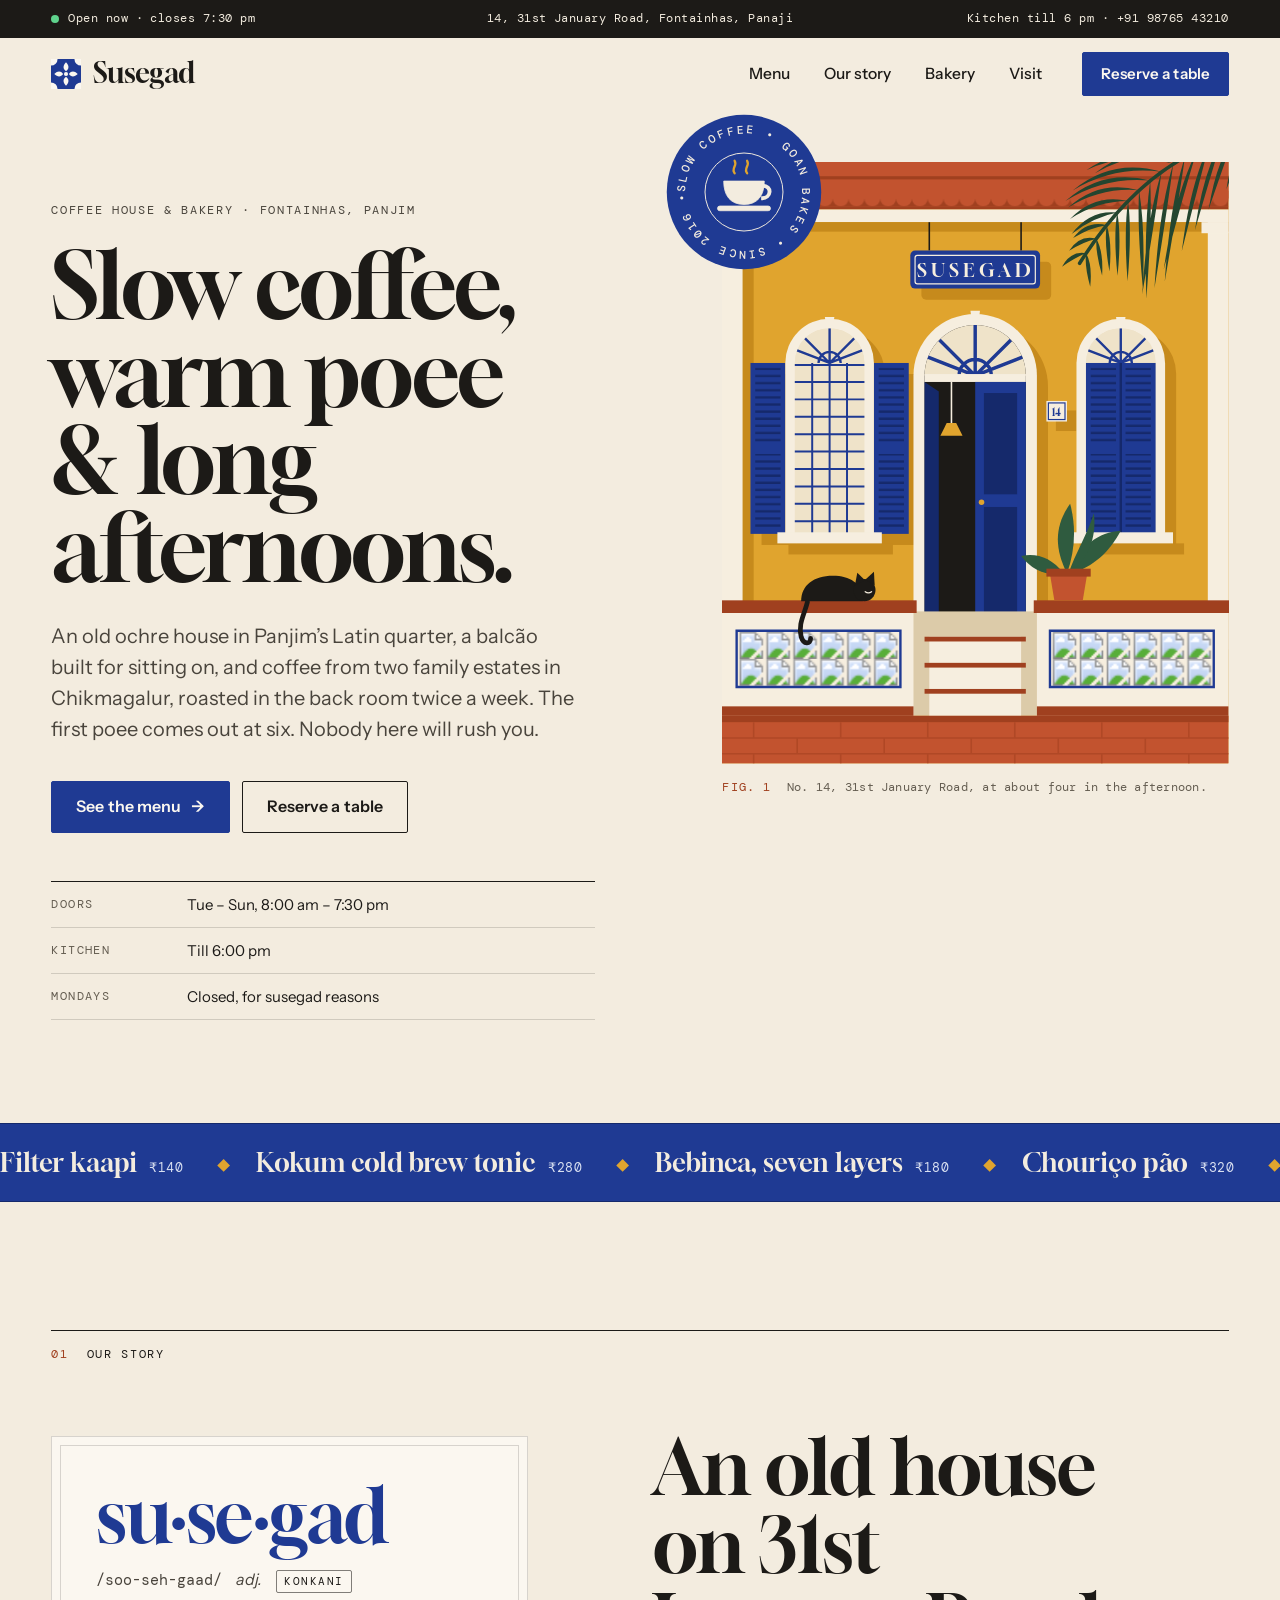
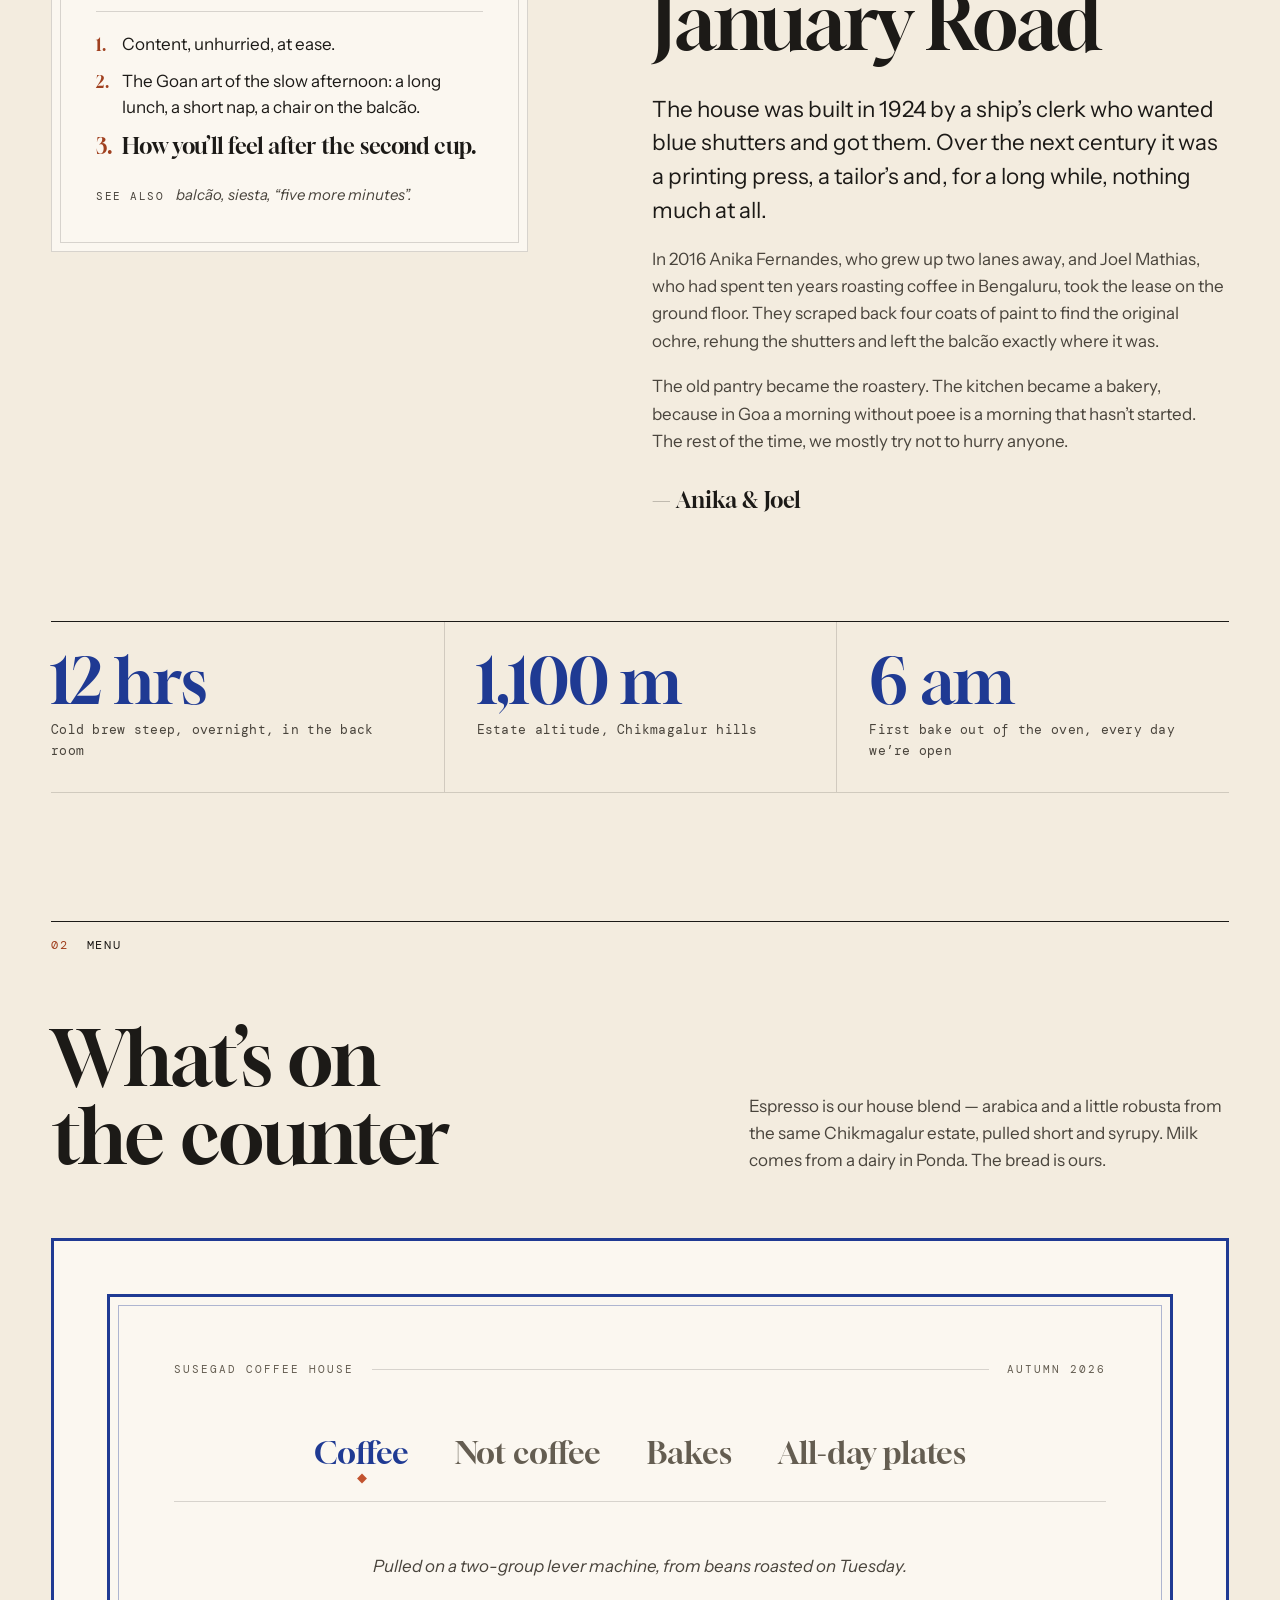
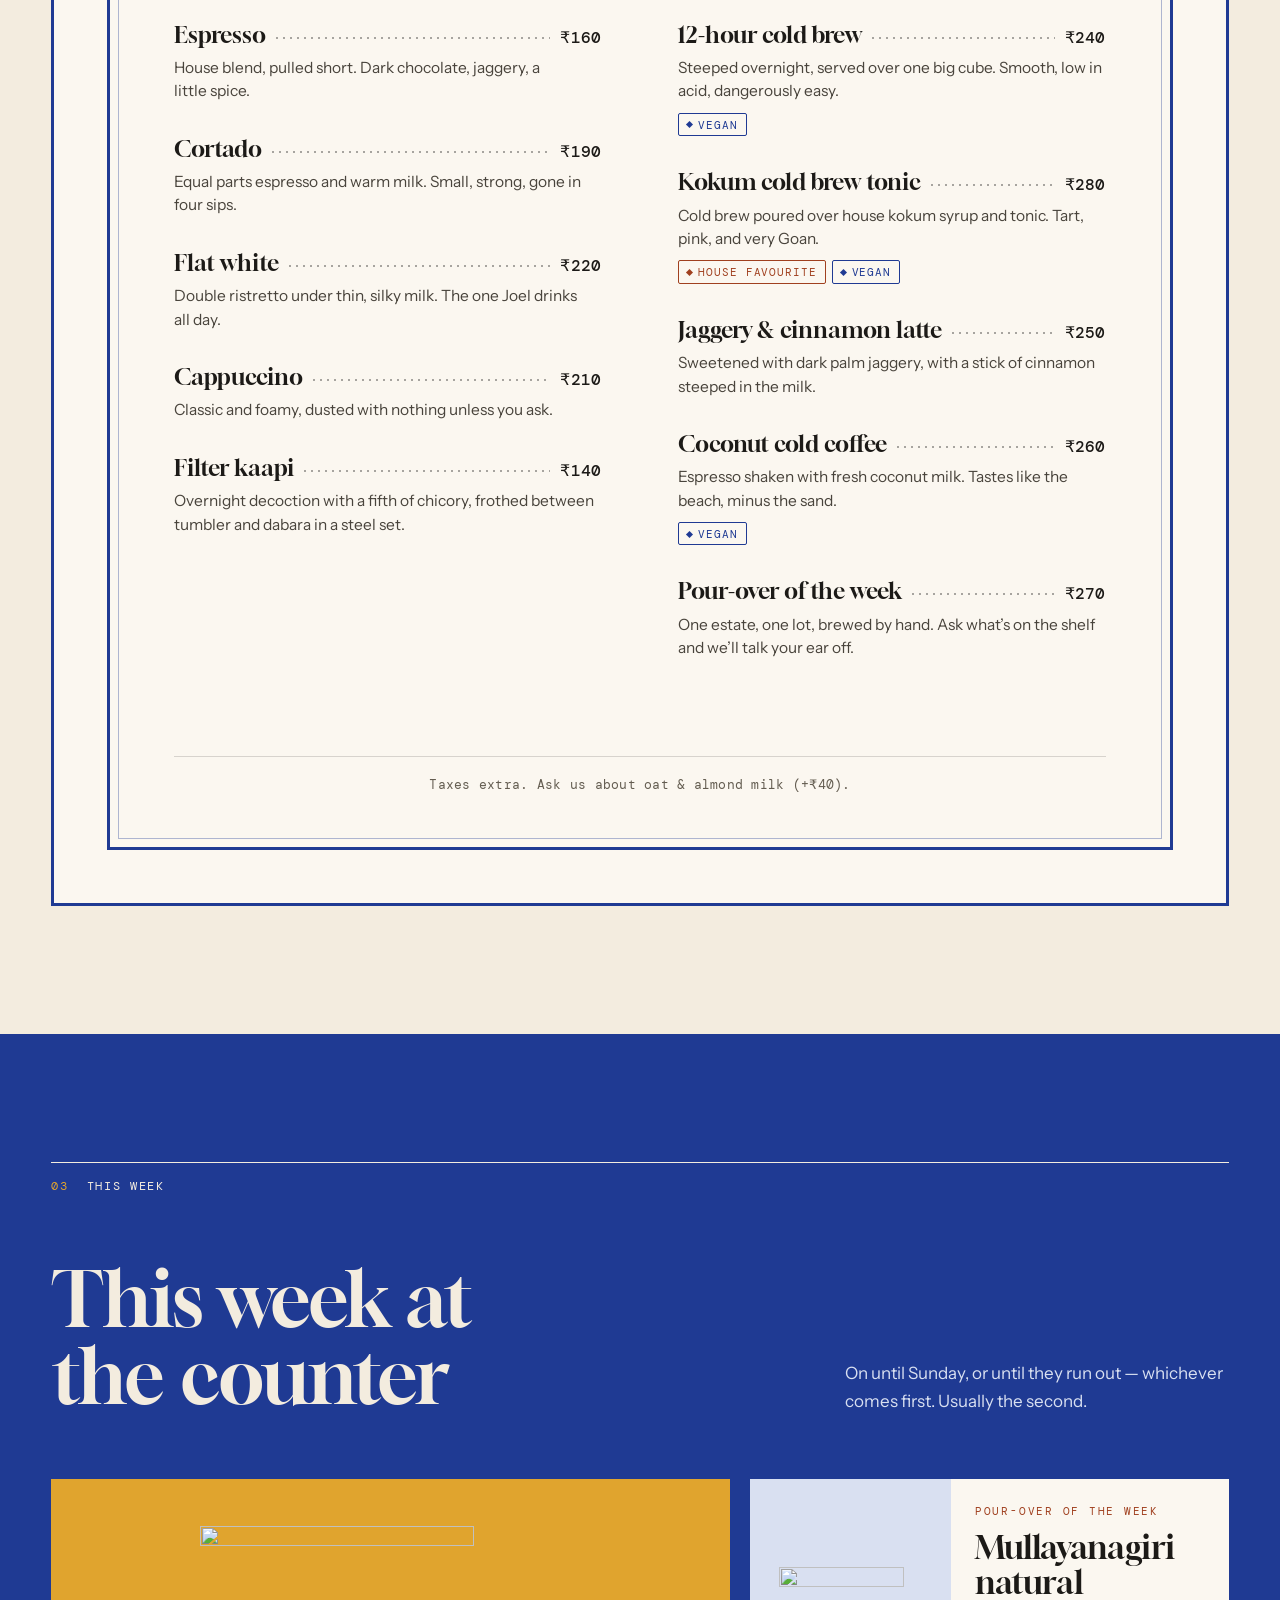
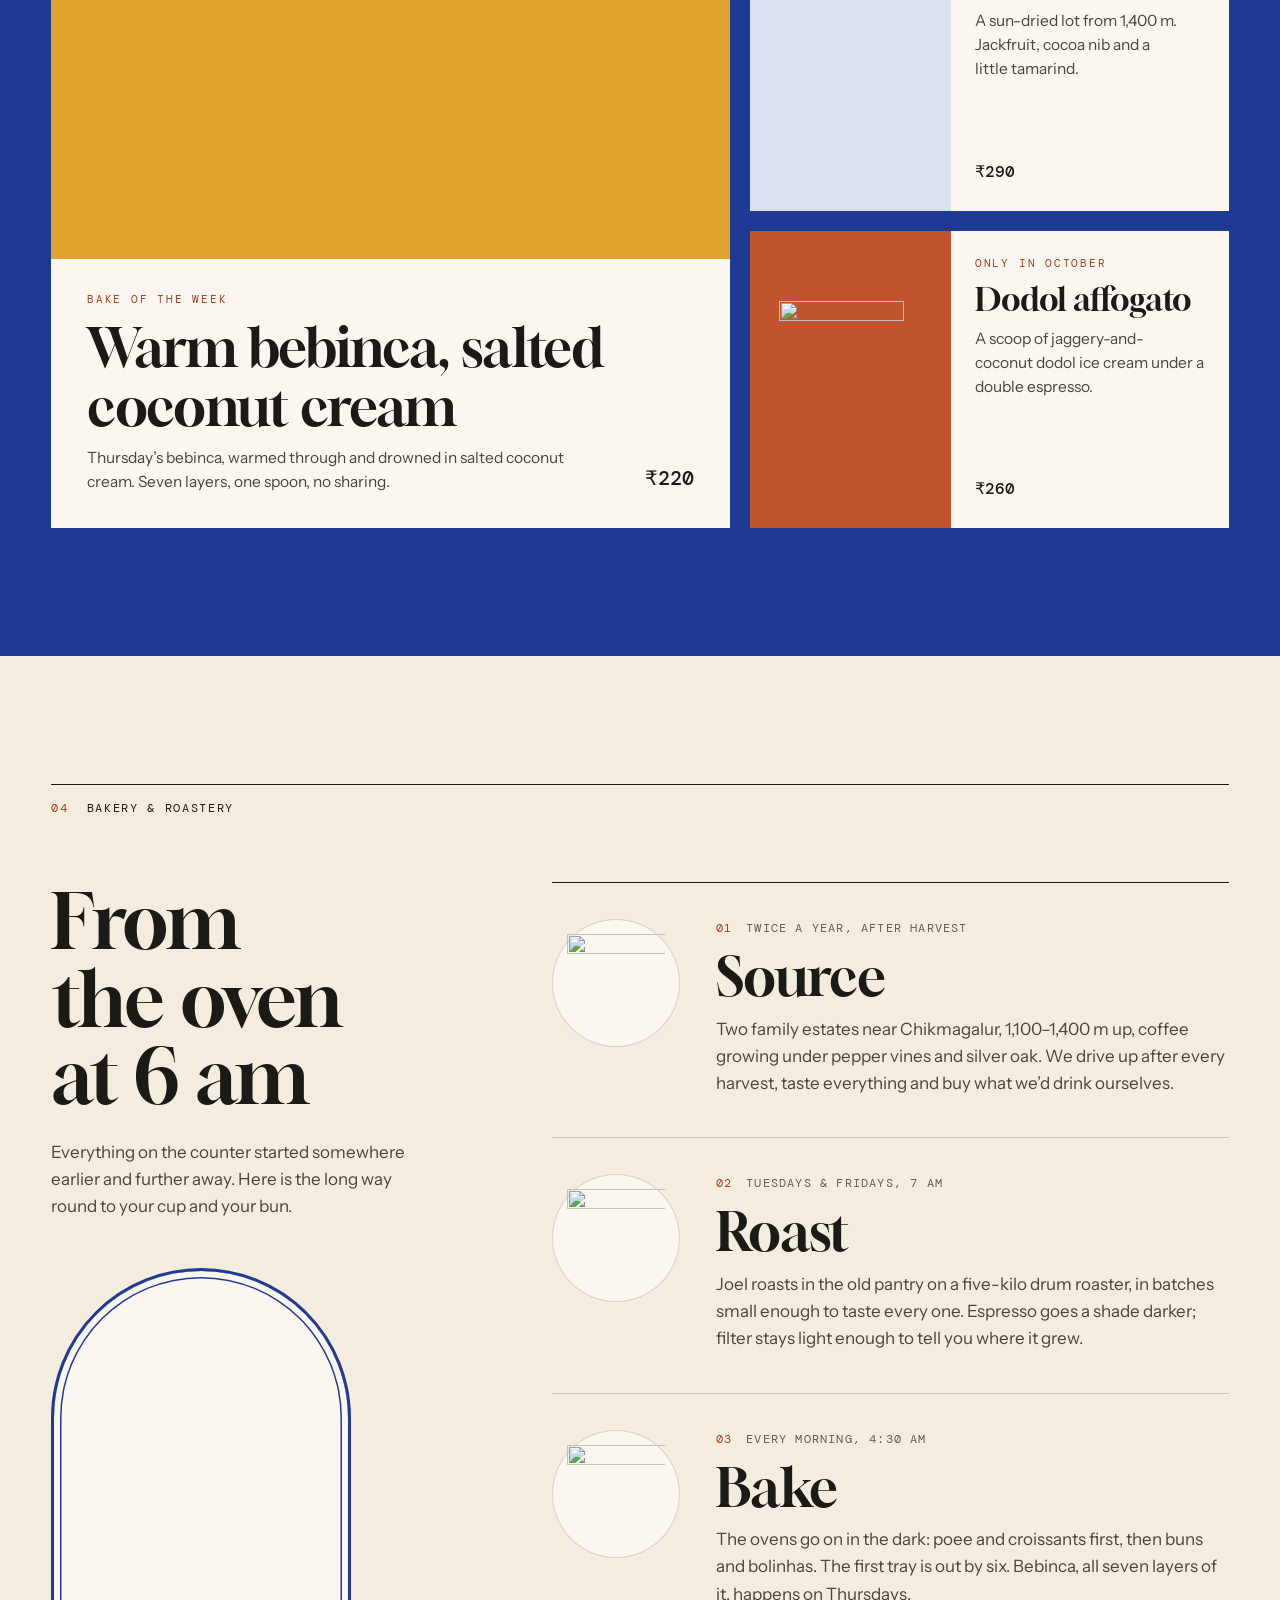
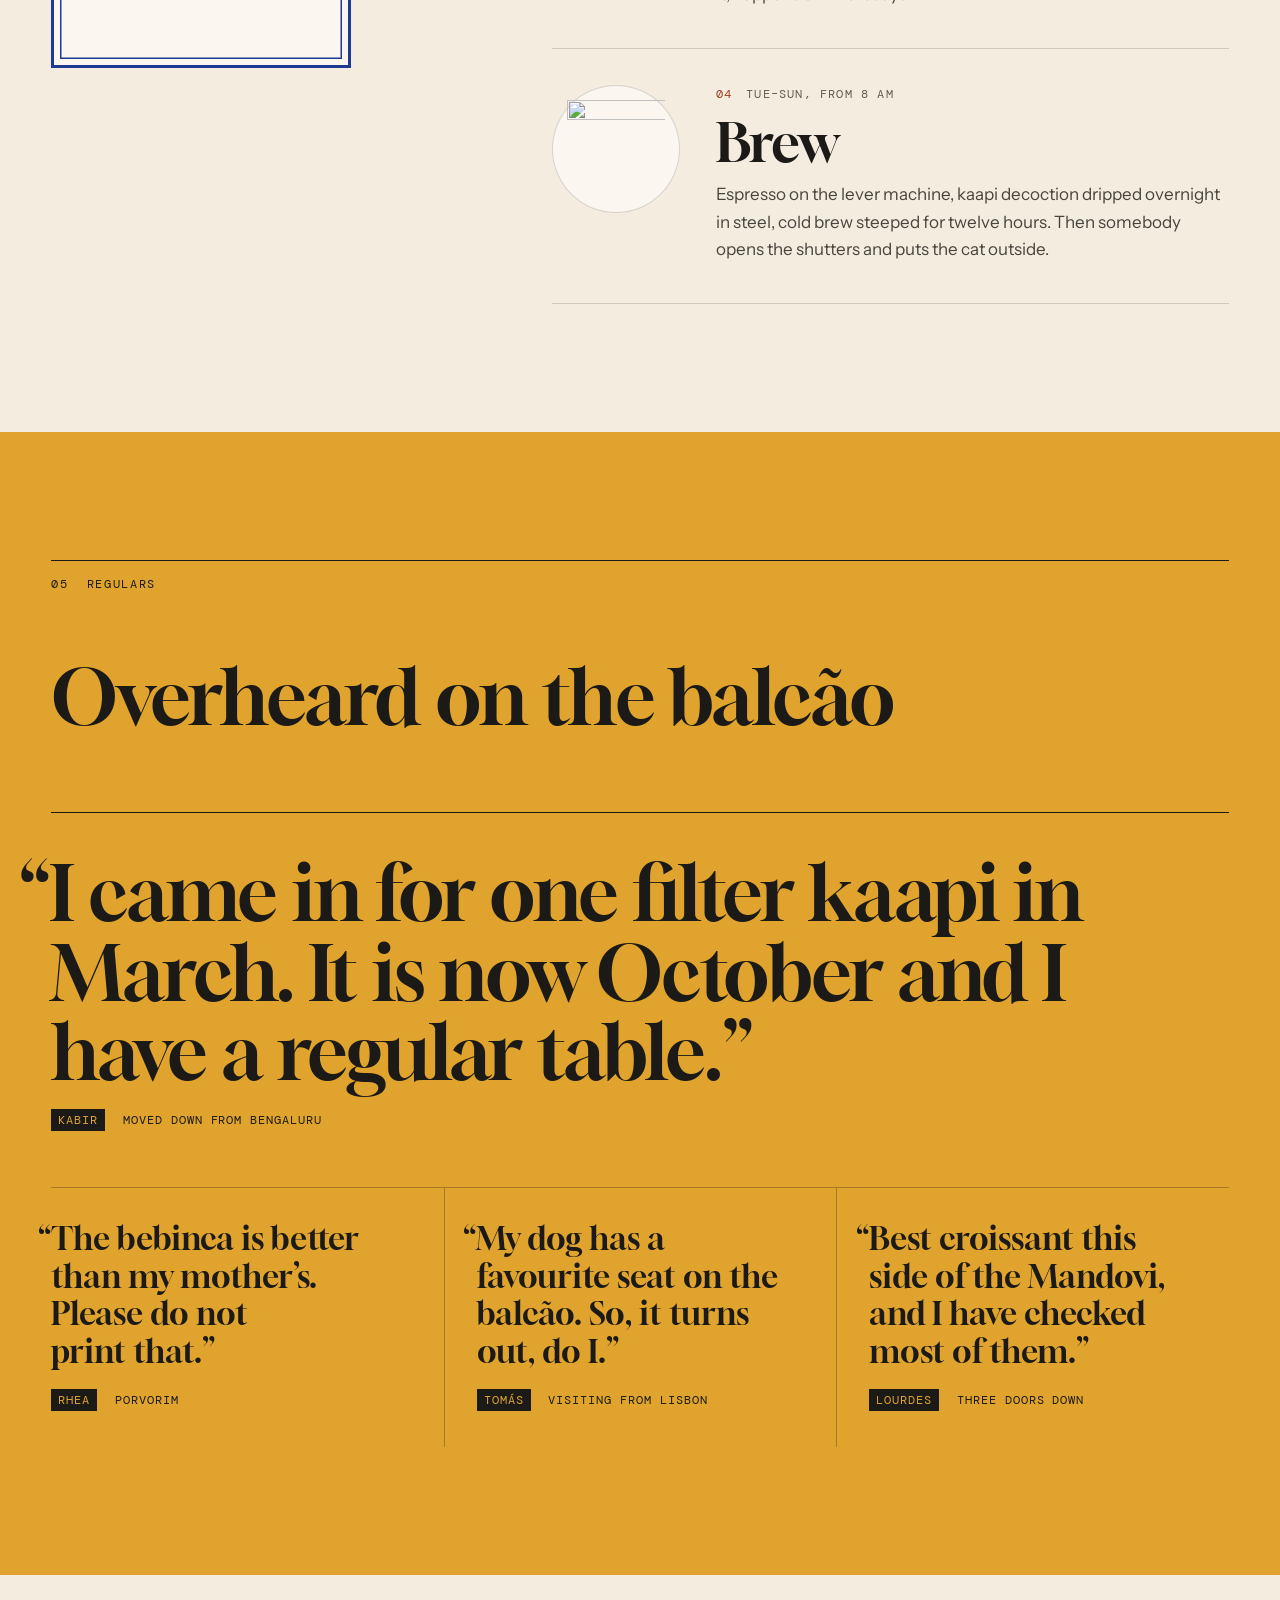
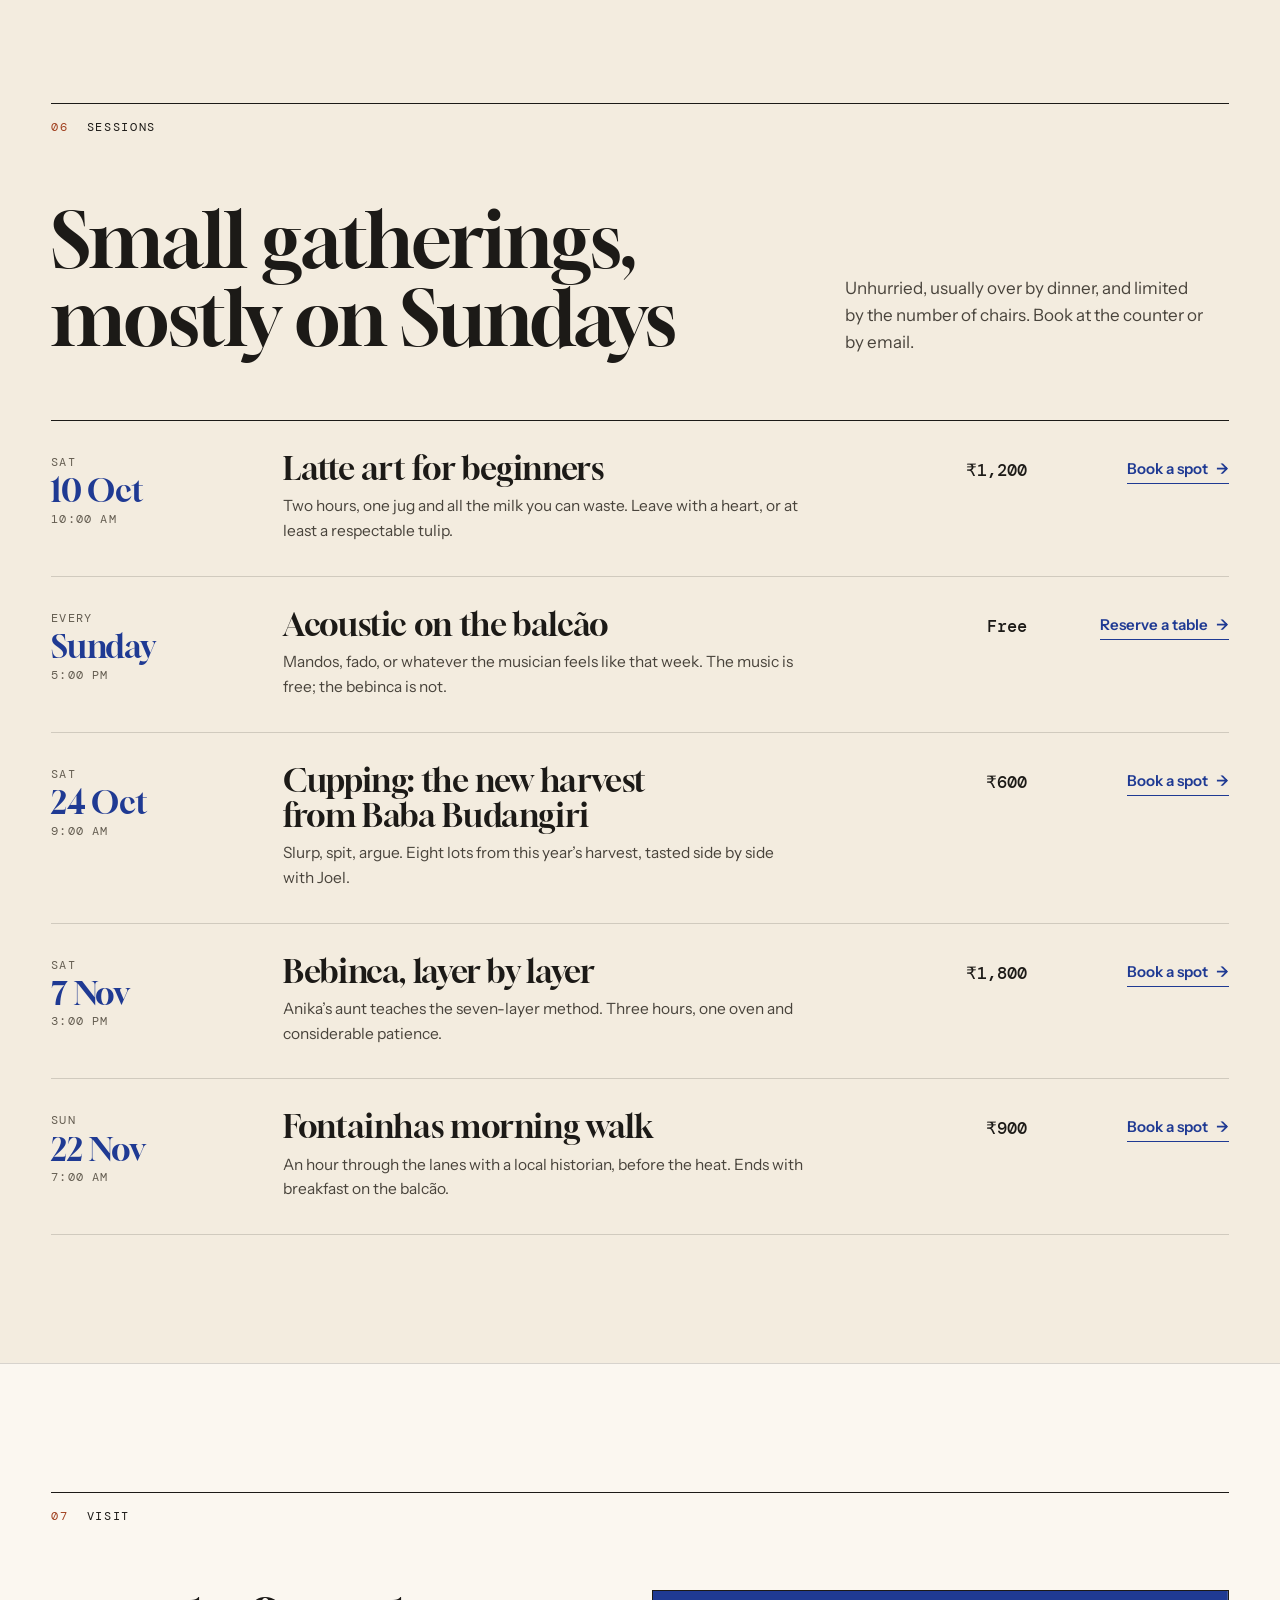
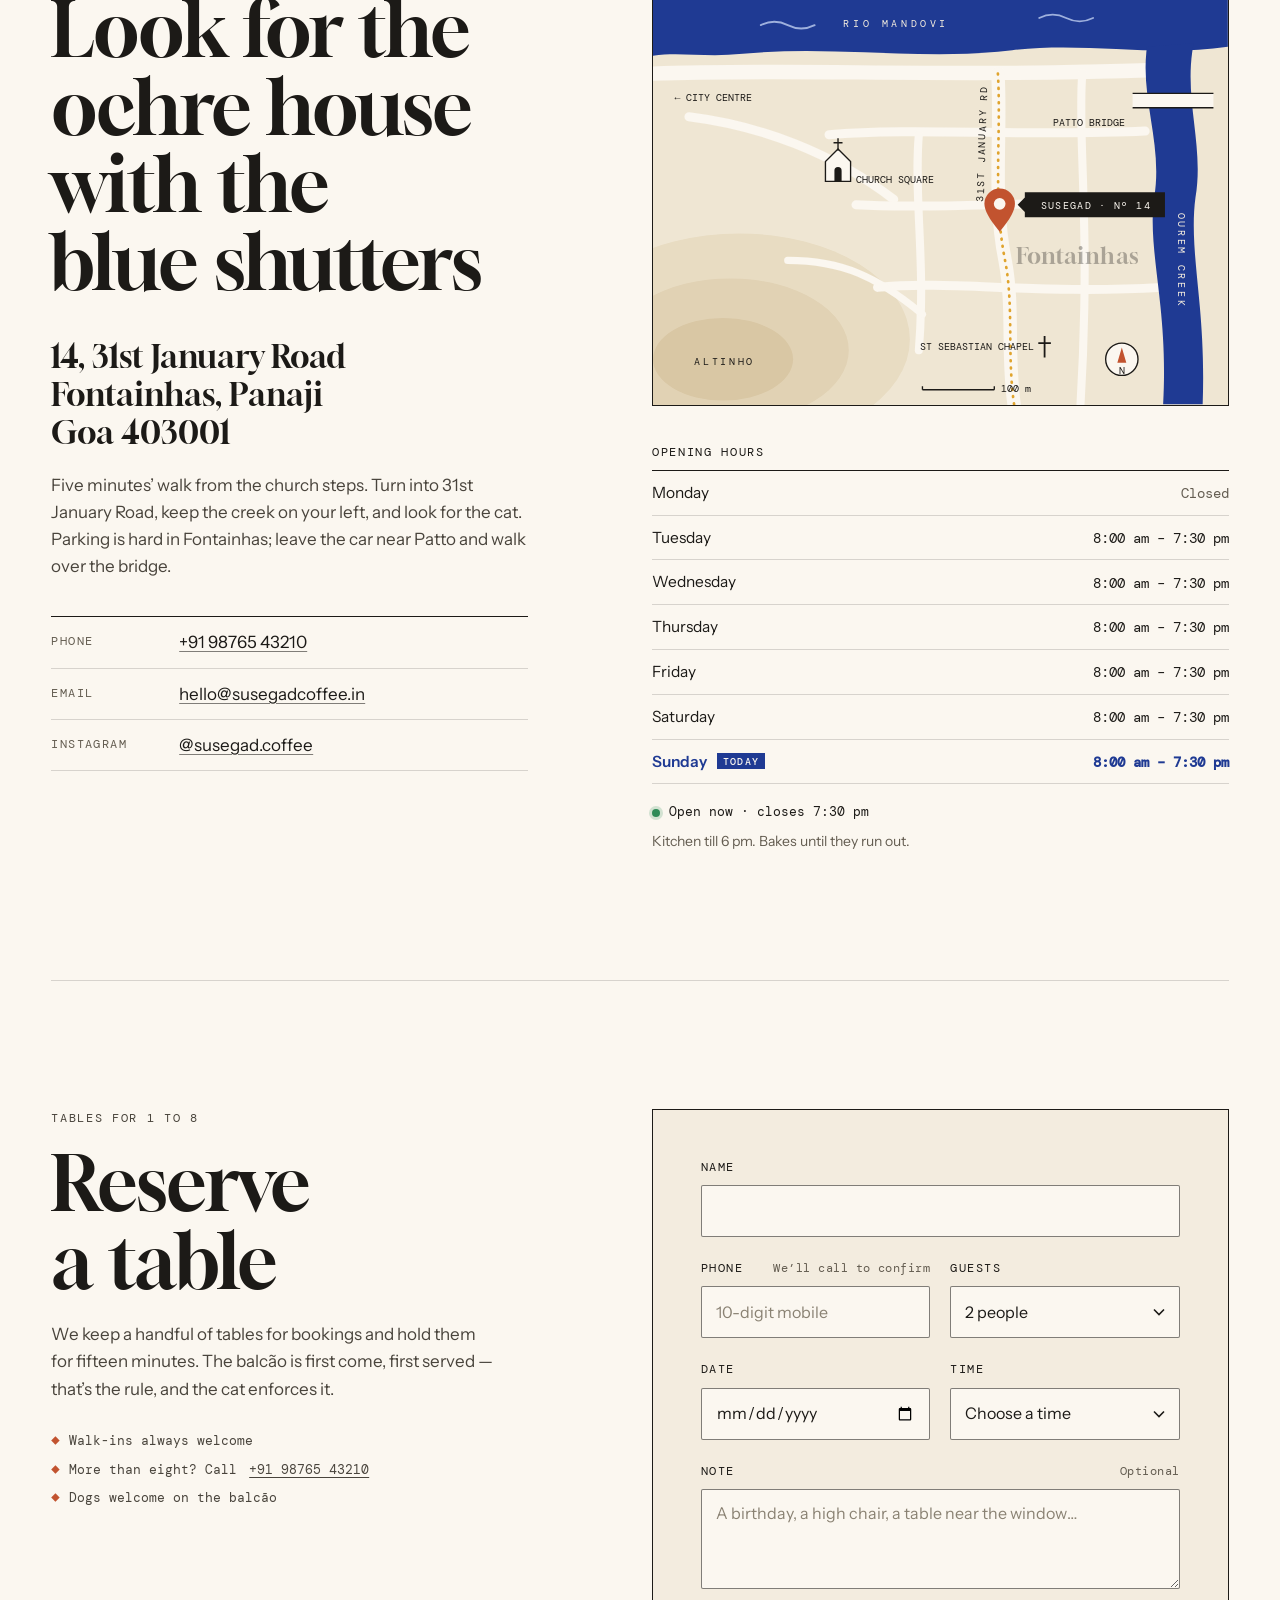
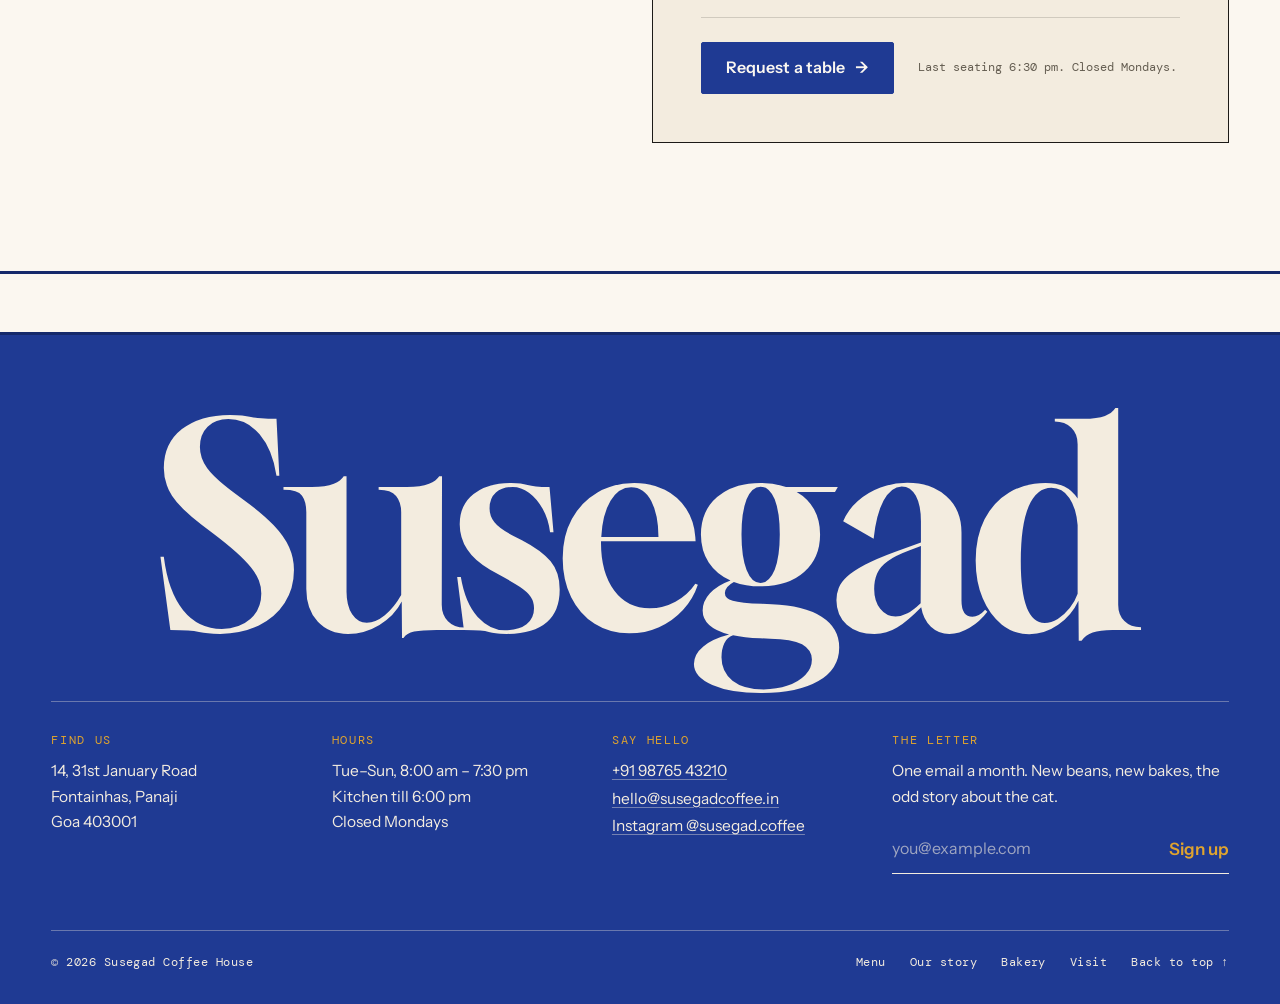
==== index.html @ 4595b25e "Build the Susegad single-page site Illustration- and type-led layout: hero with the house-front draw" ====
<!doctype html>
<html lang="en-IN">
<head>
  <meta charset="utf-8">
  <meta name="viewport" content="width=device-width, initial-scale=1">
  <title>Susegad — Coffee House &amp; Bakery in Fontainhas, Panjim</title>
  <meta name="description" content="Slow coffee, Goan bakes and long afternoons in an old ochre house in Fontainhas, Panaji. Small-batch Chikmagalur coffee, poee out of the oven at 6 am, bebinca on Thursdays. Open Tuesday to Sunday.">
  <meta name="theme-color" content="#1F3A93">
  <link rel="canonical" href="https://susegadcoffee.in/">

  <meta property="og:type" content="website">
  <meta property="og:site_name" content="Susegad Coffee House">
  <meta property="og:title" content="Susegad — Coffee House &amp; Bakery, Fontainhas">
  <meta property="og:description" content="Slow coffee, warm poee and long afternoons in an old ochre house in Panjim's Latin quarter.">
  <meta property="og:url" content="https://susegadcoffee.in/">
  <meta property="og:image" content="https://susegadcoffee.in/assets/og-image.png">
  <meta property="og:image:width" content="1200">
  <meta property="og:image:height" content="630">
  <meta property="og:image:alt" content="Illustration of Susegad's ochre house front with blue shutters and a tiled porch.">
  <meta property="og:locale" content="en_IN">
  <meta name="twitter:card" content="summary_large_image">
  <meta name="twitter:title" content="Susegad — Coffee House &amp; Bakery, Fontainhas">
  <meta name="twitter:description" content="Slow coffee, warm poee and long afternoons in an old ochre house in Panjim's Latin quarter.">
  <meta name="twitter:image" content="https://susegadcoffee.in/assets/og-image.png">

  <link rel="icon" href="assets/favicon.svg" type="image/svg+xml">
  <link rel="apple-touch-icon" href="assets/apple-touch-icon.png">

  <link rel="preconnect" href="https://fonts.googleapis.com">
  <link rel="preconnect" href="https://fonts.gstatic.com" crossorigin>
  <link rel="stylesheet" href="https://fonts.googleapis.com/css2?family=DM+Mono:wght@400;500&amp;family=Gloock&amp;family=Instrument+Sans:ital,wght@0,400..700;1,400..700&amp;display=swap">
  <link rel="stylesheet" href="style.css">
  <script src="script.js" defer></script>

  <script type="application/ld+json">
  {
    "@context": "https://schema.org",
    "@type": "CafeOrCoffeeShop",
    "name": "Susegad Coffee House",
    "url": "https://susegadcoffee.in/",
    "image": "https://susegadcoffee.in/assets/og-image.png",
    "telephone": "+91 98765 43210",
    "email": "hello@susegadcoffee.in",
    "servesCuisine": ["Coffee", "Goan", "Bakery"],
    "priceRange": "₹₹",
    "address": {
      "@type": "PostalAddress",
      "streetAddress": "14, 31st January Road, Fontainhas",
      "addressLocality": "Panaji",
      "addressRegion": "Goa",
      "postalCode": "403001",
      "addressCountry": "IN"
    },
    "openingHoursSpecification": [{
      "@type": "OpeningHoursSpecification",
      "dayOfWeek": ["Tuesday", "Wednesday", "Thursday", "Friday", "Saturday", "Sunday"],
      "opens": "08:00",
      "closes": "19:30"
    }],
    "acceptsReservations": true
  }
  </script>
</head>
<body>
  <a class="skip-link" href="#main">Skip to content</a>

  <!-- ============ Top bar ============ -->
  <div class="topbar">
    <div class="wrap topbar__inner">
      <p class="topbar__status">
        <span class="status" data-status>
          <span class="status__dot" aria-hidden="true"></span>
          <span class="status__text">Tue–Sun · 8:00 am – 7:30 pm</span>
        </span>
      </p>
      <p class="topbar__address">14, 31st January Road, Fontainhas, Panaji</p>
      <p class="topbar__extra">Kitchen till 6 pm · <a href="tel:+919876543210">+91 98765 43210</a></p>
    </div>
  </div>

  <!-- ============ Header ============ -->
  <header class="site-header" data-header>
    <div class="wrap site-header__inner">
      <a class="brand" href="#top" aria-label="Susegad Coffee House — back to top">
        <svg class="brand__mark" viewBox="0 0 32 32" aria-hidden="true" focusable="false">
          <rect class="brand__tile" width="32" height="32" rx="3"/>
          <g class="brand__flower">
            <path d="M0 7A7 7 0 0 0 7 0H0Z"/><path d="M25 0A7 7 0 0 0 32 7V0Z"/><path d="M32 25A7 7 0 0 0 25 32H32Z"/><path d="M7 32A7 7 0 0 0 0 25V32Z"/>
            <path d="M16 3.5C19.5 7 19.5 10.5 16 13C12.5 10.5 12.5 7 16 3.5Z"/><path d="M16 28.5C12.5 25 12.5 21.5 16 19C19.5 21.5 19.5 25 16 28.5Z"/>
            <path d="M3.5 16C7 12.5 10.5 12.5 13 16C10.5 19.5 7 19.5 3.5 16Z"/><path d="M28.5 16C25 19.5 21.5 19.5 19 16C21.5 12.5 25 12.5 28.5 16Z"/>
            <circle cx="16" cy="16" r="2.2"/>
          </g>
        </svg>
        <span class="brand__word">Susegad</span>
      </a>

      <nav class="nav" aria-label="Main">
        <button class="nav__toggle" type="button" aria-expanded="false" aria-controls="nav-panel" data-nav-toggle>
          <span class="sr-only">Navigation</span>
          <span class="nav__toggle-bars" aria-hidden="true"></span>
        </button>
        <div class="nav__panel" id="nav-panel" data-nav-panel>
          <ul class="nav__list">
            <li><a href="#menu"><span class="nav__num" aria-hidden="true">01</span>Menu</a></li>
            <li><a href="#story"><span class="nav__num" aria-hidden="true">02</span>Our story</a></li>
            <li><a href="#bakery"><span class="nav__num" aria-hidden="true">03</span>Bakery</a></li>
            <li><a href="#visit"><span class="nav__num" aria-hidden="true">04</span>Visit</a></li>
          </ul>
          <a class="btn btn--primary nav__cta" href="#reserve">Reserve a table</a>
          <div class="nav__aside">
            <div class="tile-band nav__tiles" aria-hidden="true"></div>
            <p>14, 31st January Road<br>Fontainhas, Panaji</p>
            <p><span class="status" data-status><span class="status__dot" aria-hidden="true"></span><span class="status__text">Tue–Sun · 8:00 am – 7:30 pm</span></span></p>
          </div>
        </div>
      </nav>
    </div>
  </header>

  <main id="main">

    <!-- ============ Hero ============ -->
    <section class="hero" id="top" aria-labelledby="hero-title">
      <div class="wrap hero__grid">
        <div class="hero__copy">
          <p class="eyebrow">Coffee house &amp; bakery <span aria-hidden="true">·</span> Fontainhas, Panjim</p>
          <h1 class="hero__title" id="hero-title">Slow coffee, warm poee &amp; long afternoons.</h1>
          <p class="hero__lede">An old ochre house in Panjim’s Latin quarter, a balcão built for sitting on, and coffee from two family estates in Chikmagalur, roasted in the back room twice a week. The first poee comes out at six. Nobody here will rush you.</p>
          <div class="hero__actions">
            <a class="btn btn--primary" href="#menu">See the menu <span class="btn__arrow" aria-hidden="true">→</span></a>
            <a class="btn btn--ghost" href="#reserve">Reserve a table</a>
          </div>
          <dl class="hours-card">
            <div class="hours-card__row">
              <dt>Doors</dt>
              <dd>Tue – Sun, 8:00 am – 7:30 pm</dd>
            </div>
            <div class="hours-card__row">
              <dt>Kitchen</dt>
              <dd>Till 6:00 pm</dd>
            </div>
            <div class="hours-card__row">
              <dt>Mondays</dt>
              <dd>Closed, for susegad reasons</dd>
            </div>
          </dl>
        </div>

        <figure class="hero__art">
          <svg class="facade" viewBox="0 0 640 760" role="img" aria-labelledby="facade-title facade-desc">
            <title id="facade-title">The front of Susegad</title>
            <desc id="facade-desc">An ochre Portuguese-era house with a blue enamel sign reading Susegad, arched windows with cobalt shutters, an open door, blue-and-white tiled seats on the front porch, a potted plant, a palm frond and a black cat asleep on the seat.</desc>
            <defs>
              <pattern id="fx-slats" width="8" height="9" patternUnits="userSpaceOnUse"><rect width="8" height="9" fill="#1F3A93"/><rect y="6" width="8" height="3" fill="#15296B"/></pattern>
              <pattern id="fx-scallops" width="20" height="20" patternUnits="userSpaceOnUse" y="36"><rect width="20" height="10" fill="#C2532F"/><circle cx="10" cy="10" r="10" fill="#C2532F"/></pattern>
              <pattern id="fx-tiles-l" width="34" height="34" patternUnits="userSpaceOnUse" x="20" y="594"><image href="assets/tile.svg" width="34" height="34"/></pattern>
              <pattern id="fx-tiles-r" width="34" height="34" patternUnits="userSpaceOnUse" x="416" y="594"><image href="assets/tile.svg" width="34" height="34"/></pattern>
              <g id="fx-leaf">
                <rect width="44" height="216" fill="#1F3A93"/>
                <rect x="6" y="6" width="32" height="95" fill="url(#fx-slats)"/>
                <rect x="6" y="115" width="32" height="95" fill="url(#fx-slats)"/>
              </g>
              <g id="fx-fan">
                <path d="M-44 0A44 44 0 0 1 44 0Z" fill="#EFE3C9"/>
                <path d="M0 0V-44M0 0L-31-31M0 0L31-31M0 0L-41-16M0 0L41-16M-14 0A14 14 0 0 1 14 0" fill="none" stroke="#1F3A93" stroke-width="3"/>
              </g>
            </defs>

            <!-- wall -->
            <rect width="640" height="760" fill="#E0A42E"/>

            <!-- roof eave -->
            <rect width="640" height="60" fill="#A0401F"/>
            <rect width="640" height="46" fill="#C2532F"/>
            <rect y="36" width="640" height="20" fill="url(#fx-scallops)"/>
            <rect y="18" width="640" height="4" fill="#A0401F"/>
            <rect y="60" width="640" height="16" fill="#F6EEDF"/>
            <rect y="76" width="640" height="12" fill="#C68A1C"/>

            <!-- afternoon shadows, light from the upper left -->
            <g fill="#C68A1C">
              <path d="M94 484V268A56 56 0 0 1 206 268V484Z"/>
              <rect x="50" y="268" width="44" height="216"/>
              <rect x="206" y="268" width="44" height="216"/>
              <path d="M462 484V268A56 56 0 0 1 574 268V484Z"/>
              <path d="M256 600V284A78 78 0 0 1 412 284V600Z"/>
              <rect x="252" y="126" width="164" height="48" rx="6"/>
              <rect x="84" y="482" width="132" height="14"/>
              <rect x="452" y="482" width="132" height="14"/>
              <rect x="14" y="88" width="26" height="520"/>
              <rect x="422" y="314" width="26" height="26"/>
            </g>

            <!-- pilasters -->
            <g fill="#F6EEDF">
              <rect y="76" width="26" height="540"/><rect y="76" width="34" height="14"/>
              <rect x="614" y="76" width="26" height="540"/><rect x="606" y="76" width="34" height="14"/>
            </g>

            <!-- left window: shutters open, oyster-shell panes -->
            <use href="#fx-leaf" x="36" y="254"/>
            <use href="#fx-leaf" x="192" y="254"/>
            <path d="M80 470V254A56 56 0 0 1 192 254V470Z" fill="#F6EEDF"/>
            <path d="M92 470V254A44 44 0 0 1 180 254V470Z" fill="#EFE3C9"/>
            <use href="#fx-fan" x="136" y="254"/>
            <path d="M92 256.5H180M136 254V470M92 278H180M92 300H180M92 322H180M92 344H180M92 366H180M92 388H180M92 410H180M92 432H180M92 454H180M114 254V470M158 254V470" stroke="#1F3A93" stroke-width="2.5"/>
            <path d="M130 196h12l-2 14h-8Z" fill="#F6EEDF"/>
            <rect x="70" y="468" width="132" height="14" fill="#F6EEDF"/>

            <!-- right window: shutters closed -->
            <path d="M448 470V254A56 56 0 0 1 560 254V470Z" fill="#F6EEDF"/>
            <path d="M460 470V254A44 44 0 0 1 548 254V470Z" fill="#EFE3C9"/>
            <use href="#fx-fan" x="504" y="254"/>
            <use href="#fx-leaf" x="460" y="254"/>
            <use href="#fx-leaf" x="504" y="254"/>
            <rect x="502.5" y="254" width="3" height="216" fill="#15296B"/>
            <path d="M498 196h12l-2 14h-8Z" fill="#F6EEDF"/>
            <rect x="438" y="468" width="132" height="14" fill="#F6EEDF"/>

            <!-- door, one leaf open -->
            <path d="M242 600V270A78 78 0 0 1 398 270V600Z" fill="#F6EEDF"/>
            <path d="M256 600V270A64 64 0 0 1 384 270V600Z" fill="#1C1A17"/>
            <use href="#fx-fan" transform="translate(320 270) scale(1.4545)"/>
            <rect x="256" y="268" width="128" height="10" fill="#F6EEDF"/>
            <path d="M290 278V330" stroke="#F6EEDF" stroke-width="2"/>
            <path d="M276 346l8-16h12l8 16Z" fill="#E0A42E"/>
            <path d="M256 278l18 12v302l-18 8Z" fill="#15296B"/>
            <rect x="320" y="278" width="64" height="322" fill="#1F3A93"/>
            <rect x="331" y="292" width="42" height="128" fill="#15296B"/>
            <rect x="331" y="436" width="42" height="150" fill="#15296B"/>
            <circle cx="328" cy="430" r="3.5" fill="#E0A42E"/>
            <path d="M314 188h12l-2 16h-8Z" fill="#F6EEDF"/>

            <!-- house number tile -->
            <rect x="410" y="302" width="26" height="26" fill="#F6EEDF"/>
            <rect x="412.5" y="304.5" width="21" height="21" fill="none" stroke="#1F3A93" stroke-width="1.5"/>
            <text x="423" y="321" text-anchor="middle" font-family="Gloock, Georgia, serif" font-size="13" fill="#1F3A93">14</text>

            <!-- enamel sign -->
            <path d="M262 76V112M378 76V112" stroke="#1C1A17" stroke-width="2"/>
            <rect x="238" y="112" width="164" height="48" rx="6" fill="#1F3A93"/>
            <rect x="244" y="118" width="152" height="36" rx="3" fill="none" stroke="#F6EEDF" stroke-width="1.5"/>
            <text x="321" y="145" text-anchor="middle" font-family="Gloock, Georgia, serif" font-size="24" letter-spacing="5" fill="#F6EEDF">SUSEGAD</text>

            <!-- balcão: tiled seats either side of the steps -->
            <rect y="568" width="640" height="132" fill="#DCCBA9"/>
            <rect y="568" width="242" height="132" fill="#F6EEDF"/>
            <rect x="398" y="568" width="242" height="132" fill="#F6EEDF"/>
            <rect x="20" y="594" width="204" height="68" fill="url(#fx-tiles-l)"/>
            <rect x="416" y="594" width="204" height="68" fill="url(#fx-tiles-r)"/>
            <path d="M18.5 592.5h207v71h-207ZM414.5 592.5h207v71h-207Z" fill="none" stroke="#1F3A93" stroke-width="3"/>
            <g fill="#A0401F">
              <rect x="-4" y="554" width="250" height="16"/><rect x="394" y="554" width="250" height="16"/>
              <rect y="688" width="242" height="12"/><rect x="398" y="688" width="242" height="12"/>
            </g>
            <rect x="262" y="600" width="116" height="100" fill="#F6EEDF"/>
            <g fill="#A0401F"><rect x="256" y="600" width="128" height="6"/><rect x="256" y="633" width="128" height="6"/><rect x="256" y="666" width="128" height="6"/></g>

            <!-- street -->
            <rect y="700" width="640" height="60" fill="#C2532F"/>
            <rect y="700" width="640" height="8" fill="#A0401F"/>
            <path d="M0 728H640M0 748H640M40 708V728M150 708V728M260 708V728M370 708V728M480 708V728M590 708V728M95 728V748M205 728V748M315 728V748M425 728V748M535 728V748M40 748V760M150 748V760M260 748V760M370 748V760M480 748V760M590 748V760" stroke="#B04826" stroke-width="2"/>

            <!-- the cat, asleep, tail over the edge -->
            <g fill="#1C1A17">
              <path d="M100 555C100 535 116 523 140 523C162 523 176 533 178 550V555Z"/>
              <circle cx="180" cy="541" r="14"/>
              <path d="M168 535l3-16 10 10Z"/>
              <path d="M181 528l11-10 1 17Z"/>
            </g>
            <path d="M108 556C104 572 96 584 100 600C103 610 112 610 112 602" fill="none" stroke="#1C1A17" stroke-width="6" stroke-linecap="round"/>
            <path d="M181 543q4 3 8 0" fill="none" stroke="#F6EEDF" stroke-width="1.6" stroke-linecap="round"/>

            <!-- potted plant -->
            <g fill="#2F5B3F">
              <path d="M436 520C420 488 420 460 440 432C448 462 446 492 436 520Z"/>
              <path d="M440 520C452 484 476 468 504 466C490 492 470 512 440 520Z"/>
              <path d="M432 520C416 500 398 494 378 498C392 516 410 524 432 520Z"/>
              <path d="M438 520C446 496 462 470 470 444C474 476 462 504 438 520Z"/>
            </g>
            <path d="M414 518h48l-6 36h-36Z" fill="#C2532F"/>
            <rect x="410" y="514" width="56" height="10" fill="#A0401F"/>

            <!-- palm frond leaning in from the right -->
            <path fill="#24452F" d="M663.3 -35.8Q644.3 -12.6 637.6 34.4Q654.0 -9.0 663.3 -35.8ZM663.3 -35.8Q638.3 -58.9 616.2 -43.9Q636.5 -48.7 663.3 -35.8ZM647.2 -32.0Q624.5 0.0 614.9 60.5Q634.4 3.5 647.2 -32.0ZM647.2 -32.0Q613.9 -59.7 585.1 -41.9Q612.2 -49.4 647.2 -32.0ZM631.3 -27.2Q607.9 13.6 597.7 86.4Q617.8 16.5 631.3 -27.2ZM631.3 -27.2Q590.6 -58.4 556.0 -37.8Q589.2 -48.1 631.3 -27.2ZM615.7 -21.4Q591.6 27.9 581.1 112.8Q601.7 30.5 615.7 -21.4ZM615.7 -21.4Q565.4 -52.4 523.8 -26.1Q564.9 -42.0 615.7 -21.4ZM600.3 -14.5Q572.2 40.8 558.3 136.0Q582.2 43.6 600.3 -14.5ZM600.3 -14.5Q540.2 -42.0 491.6 -7.8Q540.8 -31.6 600.3 -14.5ZM585.2 -6.7Q566.0 52.9 559.6 150.9Q576.3 54.5 585.2 -6.7ZM585.2 -6.7Q521.6 -26.6 471.3 14.3Q523.5 -16.3 585.2 -6.7ZM570.3 2.3Q552.1 61.7 546.6 159.2Q562.4 63.2 570.3 2.3ZM570.3 2.3Q509.5 -24.6 460.4 10.5Q510.2 -14.2 570.3 2.3ZM555.6 12.3Q537.0 70.7 531.1 167.0Q547.3 72.4 555.6 12.3ZM555.6 12.3Q492.8 -5.6 443.3 36.0Q494.9 4.6 555.6 12.3ZM541.2 23.4Q533.3 80.8 536.3 172.8Q543.7 81.1 541.2 23.4ZM541.2 23.4Q481.0 8.0 434.0 49.3Q483.5 18.1 541.2 23.4ZM527.1 35.7Q524.6 83.6 532.0 160.4Q535.0 83.2 527.1 35.7ZM527.1 35.7Q476.6 21.8 437.5 57.6Q479.1 31.9 527.1 35.7ZM513.2 49.2Q507.7 87.6 512.6 150.7Q518.1 87.7 513.2 49.2ZM513.2 49.2Q471.3 39.4 439.8 71.9Q474.4 49.3 513.2 49.2ZM499.5 63.9Q494.6 93.8 499.9 143.8Q505.0 93.7 499.5 63.9ZM499.5 63.9Q465.6 60.0 441.8 90.9Q470.0 69.4 499.5 63.9ZM486.2 79.8Q482.9 101.4 489.7 138.3Q493.3 100.8 486.2 79.8ZM486.2 79.8Q460.9 73.1 443.7 96.2Q464.7 82.8 486.2 79.8ZM473.1 96.9Q472.0 114.2 480.4 143.6Q482.2 112.6 473.1 96.9ZM473.1 96.9Q452.1 91.4 438.7 112.2Q456.3 100.9 473.1 96.9ZM460.2 115.3Q457.9 130.8 465.4 157.7Q468.2 129.5 460.2 115.3ZM460.2 115.3Q440.9 111.7 429.7 132.4Q445.9 120.8 460.2 115.3Z"/>
            <path d="M690 -40C600 -30 520 20 452 128" fill="none" stroke="#24452F" stroke-width="4.5" stroke-linecap="round"/>
          </svg>

          <div class="stamp" aria-hidden="true">
            <svg viewBox="0 0 200 200" focusable="false">
              <defs><path id="stamp-path" d="M100 100m-75 0a75 75 0 1 1 150 0a75 75 0 1 1-150 0"/></defs>
              <circle cx="100" cy="100" r="99" class="stamp__disc"/>
              <g class="stamp__ring">
                <text class="stamp__text"><textPath href="#stamp-path" textLength="468" lengthAdjust="spacing">SLOW COFFEE • GOAN BAKES • SINCE 2016 •</textPath></text>
              </g>
              <circle cx="100" cy="100" r="50" class="stamp__inner"/>
              <g class="stamp__cup">
                <path d="M88 76c-5-6 4-10 0-16M104 76c-5-6 4-10 0-16" fill="none" stroke-width="3" stroke-linecap="round"/>
                <path d="M74 86h52c0 18-8 30-26 30s-26-12-26-30Z"/>
                <path d="M124 92c12 0 12 16-2 16" fill="none" stroke-width="5"/>
                <rect x="66" y="118" width="68" height="6" rx="3"/>
              </g>
            </svg>
          </div>
          <figcaption class="hero__caption"><span>Fig. 1</span> No. 14, 31st January Road, at about four in the afternoon.</figcaption>
        </figure>
      </div>
    </section>

    <!-- ============ Ticker ============ -->
    <div class="ticker" aria-hidden="true">
      <div class="ticker__track">
        <ul class="ticker__list">
          <li>Filter kaapi <span>₹140</span></li>
          <li>Kokum cold brew tonic <span>₹280</span></li>
          <li>Bebinca, seven layers <span>₹180</span></li>
          <li>Chouriço pão <span>₹320</span></li>
          <li>Cardamom bun <span>₹160</span></li>
          <li>Jaggery &amp; cinnamon latte <span>₹250</span></li>
          <li>Prawn balchão on toast <span>₹380</span></li>
          <li>Pão, warm, with butter <span>₹90</span></li>
          <li>12-hour cold brew <span>₹240</span></li>
          <li>Serradura <span>₹190</span></li>
        </ul>
        <ul class="ticker__list">
          <li>Filter kaapi <span>₹140</span></li>
          <li>Kokum cold brew tonic <span>₹280</span></li>
          <li>Bebinca, seven layers <span>₹180</span></li>
          <li>Chouriço pão <span>₹320</span></li>
          <li>Cardamom bun <span>₹160</span></li>
          <li>Jaggery &amp; cinnamon latte <span>₹250</span></li>
          <li>Prawn balchão on toast <span>₹380</span></li>
          <li>Pão, warm, with butter <span>₹90</span></li>
          <li>12-hour cold brew <span>₹240</span></li>
          <li>Serradura <span>₹190</span></li>
        </ul>
      </div>
    </div>

    <!-- ============ 01 · Story ============ -->
    <section class="section story" id="story" aria-labelledby="story-title">
      <div class="wrap">
        <p class="section-head"><span class="section-head__num">01</span><span>Our story</span></p>

        <div class="story__grid">
          <aside class="definition" aria-label="What susegad means" data-reveal>
            <p class="definition__word" lang="kok">su·se·gad</p>
            <p class="definition__meta"><span class="definition__pron">/soo-seh-gaad/</span> <em>adj.</em> <span class="definition__lang">Konkani</span></p>
            <ol class="definition__senses">
              <li>Content, unhurried, at ease.</li>
              <li>The Goan art of the slow afternoon: a long lunch, a short nap, a chair on the balcão.</li>
              <li>How you’ll feel after the second cup.</li>
            </ol>
            <p class="definition__see"><span>See also</span> balcão, siesta, “five more minutes”.</p>
          </aside>

          <div class="story__body" data-reveal>
            <h2 class="story__title" id="story-title">An old house on 31st January Road</h2>
            <p class="story__lead">The house was built in 1924 by a ship’s clerk who wanted blue shutters and got them. Over the next century it was a printing press, a tailor’s and, for a long while, nothing much at all.</p>
            <p>In 2016 Anika Fernandes, who grew up two lanes away, and Joel Mathias, who had spent ten years roasting coffee in Bengaluru, took the lease on the ground floor. They scraped back four coats of paint to find the original ochre, rehung the shutters and left the balcão exactly where it was.</p>
            <p>The old pantry became the roastery. The kitchen became a bakery, because in Goa a morning without poee is a morning that hasn’t started. The rest of the time, we mostly try not to hurry anyone.</p>
            <p class="story__sign">— Anika &amp; Joel</p>
          </div>
        </div>

        <ul class="facts" data-reveal>
          <li class="fact">
            <span class="fact__figure">12 hrs</span>
            <span class="fact__label">Cold brew steep, overnight, in the back room</span>
          </li>
          <li class="fact">
            <span class="fact__figure">1,100 m</span>
            <span class="fact__label">Estate altitude, Chikmagalur hills</span>
          </li>
          <li class="fact">
            <span class="fact__figure">6 am</span>
            <span class="fact__label">First bake out of the oven, every day we’re open</span>
          </li>
        </ul>
      </div>
    </section>

    <!-- ============ 02 · Menu ============ -->
    <section class="section menu" id="menu" aria-labelledby="menu-title">
      <div class="wrap">
        <p class="section-head"><span class="section-head__num">02</span><span>Menu</span></p>
        <div class="menu__intro">
          <h2 class="menu__title" id="menu-title">What’s on the counter</h2>
          <p>Espresso is our house blend — arabica and a little robusta from the same Chikmagalur estate, pulled short and syrupy. Milk comes from a dairy in Ponda. The bread is ours.</p>
        </div>

        <div class="menu-card" data-reveal>
          <div class="menu-card__inner">
            <div class="menu-card__masthead">
              <span>Susegad Coffee House</span>
              <span class="menu-card__rule" aria-hidden="true"></span>
              <span>Autumn 2026</span>
            </div>

            <div class="tabs" role="tablist" aria-label="Menu sections" data-tabs>
              <button class="tab" type="button" role="tab" id="tab-coffee" aria-controls="panel-coffee" aria-selected="true">Coffee</button>
              <button class="tab" type="button" role="tab" id="tab-notcoffee" aria-controls="panel-notcoffee" aria-selected="false" tabindex="-1">Not coffee</button>
              <button class="tab" type="button" role="tab" id="tab-bakes" aria-controls="panel-bakes" aria-selected="false" tabindex="-1">Bakes</button>
              <button class="tab" type="button" role="tab" id="tab-plates" aria-controls="panel-plates" aria-selected="false" tabindex="-1">All-day plates</button>
            </div>

            <!-- Coffee -->
            <div class="menu-panel" role="tabpanel" id="panel-coffee" aria-labelledby="tab-coffee" tabindex="0">
              <h3 class="menu-panel__title">Coffee</h3>
              <p class="menu-panel__note">Pulled on a two-group lever machine, from beans roasted on Tuesday.</p>
              <ul class="menu-list">
                <li class="item">
                  <p class="item__head"><span class="item__name">Espresso</span><span class="item__leader" aria-hidden="true"></span><span class="item__price">₹160</span></p>
                  <p class="item__desc">House blend, pulled short. Dark chocolate, jaggery, a little spice.</p>
                </li>
                <li class="item">
                  <p class="item__head"><span class="item__name">Cortado</span><span class="item__leader" aria-hidden="true"></span><span class="item__price">₹190</span></p>
                  <p class="item__desc">Equal parts espresso and warm milk. Small, strong, gone in four sips.</p>
                </li>
                <li class="item">
                  <p class="item__head"><span class="item__name">Flat white</span><span class="item__leader" aria-hidden="true"></span><span class="item__price">₹220</span></p>
                  <p class="item__desc">Double ristretto under thin, silky milk. The one Joel drinks all day.</p>
                </li>
                <li class="item">
                  <p class="item__head"><span class="item__name">Cappuccino</span><span class="item__leader" aria-hidden="true"></span><span class="item__price">₹210</span></p>
                  <p class="item__desc">Classic and foamy, dusted with nothing unless you ask.</p>
                </li>
                <li class="item">
                  <p class="item__head"><span class="item__name">Filter kaapi</span><span class="item__leader" aria-hidden="true"></span><span class="item__price">₹140</span></p>
                  <p class="item__desc">Overnight decoction with a fifth of chicory, frothed between tumbler and dabara in a steel set.</p>
                </li>
                <li class="item">
                  <p class="item__head"><span class="item__name">12-hour cold brew</span><span class="item__leader" aria-hidden="true"></span><span class="item__price">₹240</span></p>
                  <p class="item__desc">Steeped overnight, served over one big cube. Smooth, low in acid, dangerously easy.</p>
                  <ul class="tags"><li class="tag tag--vegan">Vegan</li></ul>
                </li>
                <li class="item">
                  <p class="item__head"><span class="item__name">Kokum cold brew tonic</span><span class="item__leader" aria-hidden="true"></span><span class="item__price">₹280</span></p>
                  <p class="item__desc">Cold brew poured over house kokum syrup and tonic. Tart, pink, and very Goan.</p>
                  <ul class="tags"><li class="tag tag--fav">House favourite</li><li class="tag tag--vegan">Vegan</li></ul>
                </li>
                <li class="item">
                  <p class="item__head"><span class="item__name">Jaggery &amp; cinnamon latte</span><span class="item__leader" aria-hidden="true"></span><span class="item__price">₹250</span></p>
                  <p class="item__desc">Sweetened with dark palm jaggery, with a stick of cinnamon steeped in the milk.</p>
                </li>
                <li class="item">
                  <p class="item__head"><span class="item__name">Coconut cold coffee</span><span class="item__leader" aria-hidden="true"></span><span class="item__price">₹260</span></p>
                  <p class="item__desc">Espresso shaken with fresh coconut milk. Tastes like the beach, minus the sand.</p>
                  <ul class="tags"><li class="tag tag--vegan">Vegan</li></ul>
                </li>
                <li class="item">
                  <p class="item__head"><span class="item__name">Pour-over of the week</span><span class="item__leader" aria-hidden="true"></span><span class="item__price">₹270</span></p>
                  <p class="item__desc">One estate, one lot, brewed by hand. Ask what’s on the shelf and we’ll talk your ear off.</p>
                </li>
              </ul>
            </div>

            <!-- Not coffee -->
            <div class="menu-panel" role="tabpanel" id="panel-notcoffee" aria-labelledby="tab-notcoffee" tabindex="0">
              <h3 class="menu-panel__title">Not coffee</h3>
              <p class="menu-panel__note">For the non-believers, and for four in the afternoon.</p>
              <ul class="menu-list">
                <li class="item">
                  <p class="item__head"><span class="item__name">Masala chai</span><span class="item__leader" aria-hidden="true"></span><span class="item__price">₹120</span></p>
                  <p class="item__desc">Assam leaf, ginger, cardamom and a crack of black pepper. Boiled properly, not steeped.</p>
                </li>
                <li class="item">
                  <p class="item__head"><span class="item__name">Kokum soda</span><span class="item__leader" aria-hidden="true"></span><span class="item__price">₹150</span></p>
                  <p class="item__desc">House kokum syrup, soda, salt and a pinch of roasted cumin. Goa’s original sports drink.</p>
                  <ul class="tags"><li class="tag tag--vegan">Vegan</li></ul>
                </li>
                <li class="item">
                  <p class="item__head"><span class="item__name">Ginger–lime cooler</span><span class="item__leader" aria-hidden="true"></span><span class="item__price">₹160</span></p>
                  <p class="item__desc">Fresh-pressed ginger, lime, a little honey and a lot of ice.</p>
                </li>
                <li class="item">
                  <p class="item__head"><span class="item__name">Goan cacao hot chocolate</span><span class="item__leader" aria-hidden="true"></span><span class="item__price">₹220</span></p>
                  <p class="item__desc">Thick, dark and barely sweet, made with cacao grown in the Western Ghats.</p>
                </li>
                <li class="item">
                  <p class="item__head"><span class="item__name">Tender coconut &amp; basil seed cooler</span><span class="item__leader" aria-hidden="true"></span><span class="item__price">₹180</span></p>
                  <p class="item__desc">Tender coconut water and flesh, sabja seeds and a squeeze of lime.</p>
                  <ul class="tags"><li class="tag tag--vegan">Vegan</li></ul>
                </li>
                <li class="item">
                  <p class="item__head"><span class="item__name">Ceremonial matcha</span><span class="item__leader" aria-hidden="true"></span><span class="item__price">₹260</span></p>
                  <p class="item__desc">Whisked to order, with the milk of your choice. Not Goan, we know. Still very good.</p>
                </li>
              </ul>
            </div>

            <!-- Bakes -->
            <div class="menu-panel" role="tabpanel" id="panel-bakes" aria-labelledby="tab-bakes" tabindex="0">
              <h3 class="menu-panel__title">Bakes</h3>
              <p class="menu-panel__note">Out of the oven from 6 am. When they’re gone, they’re gone.</p>
              <ul class="menu-list">
                <li class="item">
                  <p class="item__head"><span class="item__name">Butter croissant</span><span class="item__leader" aria-hidden="true"></span><span class="item__price">₹170</span></p>
                  <p class="item__desc">Three days of laminating, a great deal of butter, a very satisfying shatter.</p>
                </li>
                <li class="item">
                  <p class="item__head"><span class="item__name">Cardamom bun</span><span class="item__leader" aria-hidden="true"></span><span class="item__price">₹160</span></p>
                  <p class="item__desc">Knotted by hand and brushed with cardamom syrup. Best before eleven.</p>
                </li>
                <li class="item">
                  <p class="item__head"><span class="item__name">Bebinca slice</span><span class="item__leader" aria-hidden="true"></span><span class="item__price">₹180</span></p>
                  <p class="item__desc">Seven layers of coconut milk, yolks and ghee, baked one layer at a time.</p>
                  <ul class="tags"><li class="tag tag--fav">House favourite</li></ul>
                </li>
                <li class="item">
                  <p class="item__head"><span class="item__name">Bolinhas <small>(3 pcs)</small></span><span class="item__leader" aria-hidden="true"></span><span class="item__price">₹120</span></p>
                  <p class="item__desc">Goan coconut and semolina cookies: crisp outside, chewy within.</p>
                </li>
                <li class="item">
                  <p class="item__head"><span class="item__name">Serradura cup</span><span class="item__leader" aria-hidden="true"></span><span class="item__price">₹190</span></p>
                  <p class="item__desc">“Sawdust” pudding — whipped cream and crushed Marie biscuits, layered in a glass.</p>
                </li>
                <li class="item">
                  <p class="item__head"><span class="item__name">Banana–walnut loaf</span><span class="item__leader" aria-hidden="true"></span><span class="item__price">₹150</span></p>
                  <p class="item__desc">Very ripe local bananas and plenty of walnuts. Toasted, with butter.</p>
                  <ul class="tags"><li class="tag tag--nuts">Contains nuts</li></ul>
                </li>
                <li class="item">
                  <p class="item__head"><span class="item__name">Pão <small>(fresh poee)</small></span><span class="item__leader" aria-hidden="true"></span><span class="item__price">₹90</span></p>
                  <p class="item__desc">The bran-dusted Goan pocket bread, still warm, split and buttered.</p>
                </li>
              </ul>
            </div>

            <!-- All-day plates -->
            <div class="menu-panel" role="tabpanel" id="panel-plates" aria-labelledby="tab-plates" tabindex="0">
              <h3 class="menu-panel__title">All-day plates</h3>
              <p class="menu-panel__note">Kitchen open till 6 pm. Poee or sourdough, your call.</p>
              <ul class="menu-list">
                <li class="item">
                  <p class="item__head"><span class="item__name">Chouriço pão</span><span class="item__leader" aria-hidden="true"></span><span class="item__price">₹320</span></p>
                  <p class="item__desc">Spiced Goan pork sausage fried with onions and stuffed into a warm poee. Breakfast of the Latin quarter.</p>
                  <ul class="tags"><li class="tag tag--fav">House favourite</li></ul>
                </li>
                <li class="item">
                  <p class="item__head"><span class="item__name">Ros omelette</span><span class="item__leader" aria-hidden="true"></span><span class="item__price">₹280</span></p>
                  <p class="item__desc">A soft omelette swimming in Goan xacuti gravy, with poee to mop it up.</p>
                </li>
                <li class="item">
                  <p class="item__head"><span class="item__name">Prawn balchão on toast</span><span class="item__leader" aria-hidden="true"></span><span class="item__price">₹380</span></p>
                  <p class="item__desc">Prawns in sweet-sour-hot balchão on buttered sourdough, with a sharp little salad.</p>
                </li>
                <li class="item">
                  <p class="item__head"><span class="item__name">Mushroom xacuti sandwich</span><span class="item__leader" aria-hidden="true"></span><span class="item__price">₹300</span></p>
                  <p class="item__desc">Mushrooms in roasted-coconut xacuti, pressed with cheese in our sourdough.</p>
                </li>
                <li class="item">
                  <p class="item__head"><span class="item__name">Akuri on sourdough</span><span class="item__leader" aria-hidden="true"></span><span class="item__price">₹290</span></p>
                  <p class="item__desc">Parsi-style spiced scrambled eggs, soft and green-chilli hot.</p>
                </li>
                <li class="item">
                  <p class="item__head"><span class="item__name">Jaggery yoghurt &amp; granola bowl</span><span class="item__leader" aria-hidden="true"></span><span class="item__price">₹260</span></p>
                  <p class="item__desc">Thick curd, jaggery syrup, house granola and whatever fruit the market had.</p>
                  <ul class="tags"><li class="tag tag--nuts">Contains nuts</li></ul>
                </li>
              </ul>
            </div>

            <p class="menu-card__foot">Taxes extra. Ask us about oat &amp; almond milk (+₹40).</p>
          </div>
        </div>
      </div>
    </section>

    <!-- ============ 03 · This week ============ -->
    <section class="section specials" id="specials" aria-labelledby="specials-title">
      <div class="wrap">
        <p class="section-head section-head--light"><span class="section-head__num">03</span><span>This week</span></p>
        <div class="specials__intro">
          <h2 id="specials-title">This week at the counter</h2>
          <p>On until Sunday, or until they run out — whichever comes first. Usually the second.</p>
        </div>

        <div class="specials__grid">
          <article class="special special--feature" data-reveal>
            <div class="special__art special__art--ochre">
              <img src="assets/illustrations/bebinca.svg" alt="" width="240" height="180" loading="lazy">
            </div>
            <div class="special__body">
              <p class="special__kicker">Bake of the week</p>
              <h3 class="special__name">Warm bebinca, salted coconut cream</h3>
              <p class="special__text">Thursday’s bebinca, warmed through and drowned in salted coconut cream. Seven layers, one spoon, no sharing.</p>
              <p class="special__price">₹220</p>
            </div>
          </article>

          <article class="special" data-reveal>
            <div class="special__art special__art--paper">
              <img src="assets/illustrations/pourover.svg" alt="" width="200" height="220" loading="lazy">
            </div>
            <div class="special__body">
              <p class="special__kicker">Pour-over of the week</p>
              <h3 class="special__name">Mullayanagiri natural</h3>
              <p class="special__text">A sun-dried lot from 1,400&nbsp;m. Jackfruit, cocoa nib and a little tamarind.</p>
              <p class="special__price">₹290</p>
            </div>
          </article>

          <article class="special" data-reveal>
            <div class="special__art special__art--terracotta">
              <img src="assets/illustrations/affogato.svg" alt="" width="200" height="220" loading="lazy">
            </div>
            <div class="special__body">
              <p class="special__kicker">Only in October</p>
              <h3 class="special__name">Dodol affogato</h3>
              <p class="special__text">A scoop of jaggery-and-coconut dodol ice cream under a double espresso.</p>
              <p class="special__price">₹260</p>
            </div>
          </article>
        </div>
      </div>
    </section>

    <!-- ============ 04 · Bakery & roastery ============ -->
    <section class="section process" id="bakery" aria-labelledby="process-title">
      <div class="wrap">
        <p class="section-head"><span class="section-head__num">04</span><span>Bakery &amp; roastery</span></p>
        <div class="process__grid">
          <div class="process__intro">
            <h2 id="process-title">From the oven at 6&nbsp;am</h2>
            <p>Everything on the counter started somewhere earlier and further away. Here is the long way round to your cup and your bun.</p>
            <div class="tile-arch" aria-hidden="true"></div>
          </div>

          <ol class="steps">
            <li class="step" data-reveal>
              <div class="step__art"><img src="assets/illustrations/cherries.svg" alt="" width="160" height="160" loading="lazy"></div>
              <div class="step__body">
                <p class="step__meta"><span class="step__num">01</span><span>Twice a year, after harvest</span></p>
                <h3 class="step__title">Source</h3>
                <p>Two family estates near Chikmagalur, 1,100–1,400 m up, coffee growing under pepper vines and silver oak. We drive up after every harvest, taste everything and buy what we’d drink ourselves.</p>
              </div>
            </li>
            <li class="step" data-reveal>
              <div class="step__art"><img src="assets/illustrations/roaster.svg" alt="" width="160" height="160" loading="lazy"></div>
              <div class="step__body">
                <p class="step__meta"><span class="step__num">02</span><span>Tuesdays &amp; Fridays, 7 am</span></p>
                <h3 class="step__title">Roast</h3>
                <p>Joel roasts in the old pantry on a five-kilo drum roaster, in batches small enough to taste every one. Espresso goes a shade darker; filter stays light enough to tell you where it grew.</p>
              </div>
            </li>
            <li class="step" data-reveal>
              <div class="step__art"><img src="assets/illustrations/poee.svg" alt="" width="160" height="160" loading="lazy"></div>
              <div class="step__body">
                <p class="step__meta"><span class="step__num">03</span><span>Every morning, 4:30 am</span></p>
                <h3 class="step__title">Bake</h3>
                <p>The ovens go on in the dark: poee and croissants first, then buns and bolinhas. The first tray is out by six. Bebinca, all seven layers of it, happens on Thursdays.</p>
              </div>
            </li>
            <li class="step" data-reveal>
              <div class="step__art"><img src="assets/illustrations/dabara.svg" alt="" width="160" height="160" loading="lazy"></div>
              <div class="step__body">
                <p class="step__meta"><span class="step__num">04</span><span>Tue–Sun, from 8 am</span></p>
                <h3 class="step__title">Brew</h3>
                <p>Espresso on the lever machine, kaapi decoction dripped overnight in steel, cold brew steeped for twelve hours. Then somebody opens the shutters and puts the cat outside.</p>
              </div>
            </li>
          </ol>
        </div>
      </div>
    </section>

    <!-- ============ 05 · Regulars ============ -->
    <section class="section regulars" id="regulars" aria-labelledby="regulars-title">
      <div class="wrap">
        <p class="section-head"><span class="section-head__num">05</span><span>Regulars</span></p>
        <h2 class="regulars__title" id="regulars-title">Overheard on the balcão</h2>

        <div class="quotes">
          <figure class="quote quote--lead" data-reveal>
            <blockquote><p>I came in for one filter kaapi in March. It is now October and I have a regular table.</p></blockquote>
            <figcaption><span class="quote__name">Kabir</span> moved down from Bengaluru</figcaption>
          </figure>
          <figure class="quote" data-reveal>
            <blockquote><p>The bebinca is better than my mother’s. Please do not print that.</p></blockquote>
            <figcaption><span class="quote__name">Rhea</span> Porvorim</figcaption>
          </figure>
          <figure class="quote" data-reveal>
            <blockquote><p>My dog has a favourite seat on the balcão. So, it turns out, do I.</p></blockquote>
            <figcaption><span class="quote__name">Tomás</span> visiting from Lisbon</figcaption>
          </figure>
          <figure class="quote" data-reveal>
            <blockquote><p>Best croissant this side of the Mandovi, and I have checked most of them.</p></blockquote>
            <figcaption><span class="quote__name">Lourdes</span> three doors down</figcaption>
          </figure>
        </div>
      </div>
    </section>

    <!-- ============ 06 · Sessions ============ -->
    <section class="section sessions" id="sessions" aria-labelledby="sessions-title">
      <div class="wrap">
        <p class="section-head"><span class="section-head__num">06</span><span>Sessions</span></p>
        <div class="sessions__intro">
          <h2 id="sessions-title">Small gatherings, mostly on Sundays</h2>
          <p>Unhurried, usually over by dinner, and limited by the number of chairs. Book at the counter or by email.</p>
        </div>

        <ul class="events">
          <li class="event" data-reveal>
            <p class="event__date"><span class="event__day">Sat</span><span class="event__dm">10 Oct</span><span class="event__time">10:00 am</span></p>
            <div class="event__body">
              <h3 class="event__title">Latte art for beginners</h3>
              <p>Two hours, one jug and all the milk you can waste. Leave with a heart, or at least a respectable tulip.</p>
            </div>
            <p class="event__price">₹1,200</p>
            <a class="event__link" href="mailto:hello@susegadcoffee.in?subject=Latte%20art%20class%2C%2010%20Oct">Book a spot <span class="sr-only">for latte art for beginners</span><span aria-hidden="true">→</span></a>
          </li>
          <li class="event" data-reveal>
            <p class="event__date"><span class="event__day">Every</span><span class="event__dm">Sunday</span><span class="event__time">5:00 pm</span></p>
            <div class="event__body">
              <h3 class="event__title">Acoustic on the balcão</h3>
              <p>Mandos, fado, or whatever the musician feels like that week. The music is free; the bebinca is not.</p>
            </div>
            <p class="event__price">Free</p>
            <a class="event__link" href="#reserve">Reserve a table <span class="sr-only">for Sunday acoustic sessions</span><span aria-hidden="true">→</span></a>
          </li>
          <li class="event" data-reveal>
            <p class="event__date"><span class="event__day">Sat</span><span class="event__dm">24 Oct</span><span class="event__time">9:00 am</span></p>
            <div class="event__body">
              <h3 class="event__title">Cupping: the new harvest from Baba Budangiri</h3>
              <p>Slurp, spit, argue. Eight lots from this year’s harvest, tasted side by side with Joel.</p>
            </div>
            <p class="event__price">₹600</p>
            <a class="event__link" href="mailto:hello@susegadcoffee.in?subject=Cupping%2C%2024%20Oct">Book a spot <span class="sr-only">for the cupping</span><span aria-hidden="true">→</span></a>
          </li>
          <li class="event" data-reveal>
            <p class="event__date"><span class="event__day">Sat</span><span class="event__dm">7 Nov</span><span class="event__time">3:00 pm</span></p>
            <div class="event__body">
              <h3 class="event__title">Bebinca, layer by layer</h3>
              <p>Anika’s aunt teaches the seven-layer method. Three hours, one oven and considerable patience.</p>
            </div>
            <p class="event__price">₹1,800</p>
            <a class="event__link" href="mailto:hello@susegadcoffee.in?subject=Bebinca%20class%2C%207%20Nov">Book a spot <span class="sr-only">for the bebinca class</span><span aria-hidden="true">→</span></a>
          </li>
          <li class="event" data-reveal>
            <p class="event__date"><span class="event__day">Sun</span><span class="event__dm">22 Nov</span><span class="event__time">7:00 am</span></p>
            <div class="event__body">
              <h3 class="event__title">Fontainhas morning walk</h3>
              <p>An hour through the lanes with a local historian, before the heat. Ends with breakfast on the balcão.</p>
            </div>
            <p class="event__price">₹900</p>
            <a class="event__link" href="mailto:hello@susegadcoffee.in?subject=Fontainhas%20walk%2C%2022%20Nov">Book a spot <span class="sr-only">for the Fontainhas walk</span><span aria-hidden="true">→</span></a>
          </li>
        </ul>
      </div>
    </section>

    <!-- ============ 07 · Visit ============ -->
    <section class="section visit" id="visit" aria-labelledby="visit-title">
      <div class="wrap">
        <p class="section-head"><span class="section-head__num">07</span><span>Visit</span></p>
        <div class="visit__grid">
          <div class="visit__info">
            <h2 id="visit-title">Look for the ochre house with the blue shutters</h2>
            <address class="visit__address">
              14, 31st January Road<br>
              Fontainhas, Panaji<br>
              Goa 403001
            </address>
            <p class="visit__directions">Five minutes’ walk from the church steps. Turn into 31st January Road, keep the creek on your left, and look for the cat. Parking is hard in Fontainhas; leave the car near Patto and walk over the bridge.</p>

            <dl class="contact">
              <div><dt>Phone</dt><dd><a href="tel:+919876543210">+91 98765 43210</a></dd></div>
              <div><dt>Email</dt><dd><a href="mailto:hello@susegadcoffee.in">hello@susegadcoffee.in</a></dd></div>
              <div><dt>Instagram</dt><dd><a href="https://instagram.com/susegad.coffee" rel="noopener">@susegad.coffee</a></dd></div>
            </dl>
          </div>

          <div class="visit__side">
            <figure class="map">
              <svg viewBox="0 0 640 460" preserveAspectRatio="xMaxYMid slice" role="img" aria-labelledby="map-title map-desc">
                <title id="map-title">Map of Fontainhas</title>
                <desc id="map-desc">A hand-drawn map of Fontainhas in Panaji: the Mandovi river to the north, the Ourem creek to the east, Altinho hill to the south-west, and Susegad marked on 31st January Road.</desc>
                <rect width="640" height="460" fill="#EFE6D3"/>
                <!-- Altinho hill -->
                <g>
                  <ellipse cx="96" cy="388" rx="190" ry="118" fill="#E8DCC2"/>
                  <ellipse cx="86" cy="400" rx="132" ry="80" fill="#E1D2B4"/>
                  <ellipse cx="78" cy="410" rx="78" ry="46" fill="#D9C7A4"/>
                </g>
                <!-- streets -->
                <g fill="none" stroke="#FBF7F0" stroke-linecap="round">
                  <path d="M0 92C150 86 330 96 560 88" stroke-width="16"/>
                  <path d="M40 140C120 150 200 180 268 232" stroke-width="10"/>
                  <path d="M196 160C290 152 420 162 548 156" stroke-width="10"/>
                  <path d="M226 238C320 244 430 232 560 238" stroke-width="10"/>
                  <path d="M250 330C330 322 430 338 566 330" stroke-width="10"/>
                  <path d="M296 160C290 230 304 300 296 400" stroke-width="9"/>
                  <path d="M478 92C472 160 488 260 476 460" stroke-width="9"/>
                  <path d="M150 300C210 300 250 318 300 360" stroke-width="8"/>
                </g>
                <path d="M384 92C388 160 378 230 392 300C402 352 394 404 402 460" fill="none" stroke="#FBF7F0" stroke-width="15" stroke-linecap="round"/>
                <path d="M384 92C388 160 378 230 392 300C402 352 394 404 402 460" fill="none" stroke="#E0A42E" stroke-width="3" stroke-dasharray="1 7" stroke-linecap="round"/>
                <!-- Mandovi -->
                <path d="M0 0H640V62C560 74 480 56 400 66C300 78 200 60 100 70C60 74 30 68 0 72Z" fill="#1F3A93"/>
                <path d="M120 38c10-5 20-5 30 0s20 5 30 0M430 30c10-5 20-5 30 0s20 5 30 0" fill="none" stroke="#9EB0DD" stroke-width="2" stroke-linecap="round"/>
                <!-- Ourem creek -->
                <path d="M550 62C542 120 568 170 558 230C550 290 574 350 568 460H612C616 350 596 290 604 230C614 170 590 120 602 58Z" fill="#1F3A93"/>
                <!-- Patto bridge -->
                <rect x="534" y="114" width="90" height="16" fill="#FBF7F0"/>
                <path d="M534 114H624M534 130H624" stroke="#1C1A17" stroke-width="1.5"/>
                <!-- church -->
                <g transform="translate(206 190)">
                  <path d="M-14 22V0L0-14L14 0V22Z" fill="#FBF7F0" stroke="#1C1A17" stroke-width="1.5"/>
                  <path d="M0-26V-12M-5-21H5" stroke="#1C1A17" stroke-width="1.5"/>
                  <path d="M-4 22V10A4 4 0 0 1 4 10V22" fill="#1C1A17"/>
                </g>
                <!-- chapel -->
                <g transform="translate(436 396)">
                  <path d="M0-12V12M-7-4H7" stroke="#1C1A17" stroke-width="2"/>
                </g>
                <!-- compass -->
                <g transform="translate(522 410)">
                  <circle r="18" fill="#FBF7F0" stroke="#1C1A17" stroke-width="1.5"/>
                  <path d="M0-13L5 4H-5Z" fill="#C2532F"/>
                  <text y="16" text-anchor="middle" class="map__label" font-size="8">N</text>
                </g>
                <!-- labels -->
                <g class="map__label">
                  <text x="212" y="40" fill="#F6EEDF" letter-spacing="4">RIO MANDOVI</text>
                  <text x="584" y="300" fill="#F6EEDF" letter-spacing="3" transform="rotate(90 584 300)" text-anchor="middle">OUREM CREEK</text>
                  <text x="526" y="150" text-anchor="end">PATTO BRIDGE</text>
                  <text x="226" y="214">CHURCH SQUARE</text>
                  <text x="24" y="122">← CITY CENTRE</text>
                  <text x="424" y="400" text-anchor="end">ST SEBASTIAN CHAPEL</text>
                  <text x="46" y="416" letter-spacing="3">ALTINHO</text>
                  <text x="370" y="170" transform="rotate(-88 370 170)" text-anchor="middle" letter-spacing="2">31ST JANUARY RD</text>
                </g>
                <text x="404" y="304" class="map__quarter">Fontainhas</text>
                <!-- the pin -->
                <g transform="translate(386 268)">
                  <path d="M0 0C-12-14-17-24-17-31A17 17 0 1 1 17-31C17-24 12-14 0 0Z" fill="#C2532F"/>
                  <circle cy="-31" r="6.5" fill="#FBF7F0"/>
                </g>
                <g transform="translate(406 224)">
                  <path d="M0 14L8 6V0H164V28H8V22Z" fill="#1C1A17"/>
                  <text x="87" y="18.5" text-anchor="middle" class="map__tag">SUSEGAD · Nº 14</text>
                </g>
                <!-- scale -->
                <g transform="translate(300 444)" class="map__label">
                  <path d="M0 0H80M0-4V0M80-4V0" stroke="#1C1A17" stroke-width="1.5" fill="none"/>
                  <text x="88" y="3">100 m</text>
                </g>
              </svg>
            </figure>

            <div class="hours">
              <h3 class="hours__title">Opening hours</h3>
              <table class="hours__table">
                <caption class="sr-only">Opening hours by day</caption>
                <tbody>
                  <tr data-day="1"><th scope="row">Monday</th><td>Closed</td></tr>
                  <tr data-day="2"><th scope="row">Tuesday</th><td>8:00 am – 7:30 pm</td></tr>
                  <tr data-day="3"><th scope="row">Wednesday</th><td>8:00 am – 7:30 pm</td></tr>
                  <tr data-day="4"><th scope="row">Thursday</th><td>8:00 am – 7:30 pm</td></tr>
                  <tr data-day="5"><th scope="row">Friday</th><td>8:00 am – 7:30 pm</td></tr>
                  <tr data-day="6"><th scope="row">Saturday</th><td>8:00 am – 7:30 pm</td></tr>
                  <tr data-day="0"><th scope="row">Sunday</th><td>8:00 am – 7:30 pm</td></tr>
                </tbody>
              </table>
              <p class="hours__note"><span class="status" data-status><span class="status__dot" aria-hidden="true"></span><span class="status__text">Tue–Sun · 8:00 am – 7:30 pm</span></span></p>
              <p class="hours__fine">Kitchen till 6 pm. Bakes until they run out.</p>
            </div>
          </div>
        </div>
      </div>
    </section>

    <!-- ============ Reserve ============ -->
    <section class="section reserve" id="reserve" aria-labelledby="reserve-title">
      <div class="wrap">
        <div class="reserve__grid">
        <div class="reserve__intro">
          <p class="eyebrow">Tables for 1 to 8</p>
          <h2 id="reserve-title">Reserve a table</h2>
          <p>We keep a handful of tables for bookings and hold them for fifteen minutes. The balcão is first come, first served — that’s the rule, and the cat enforces it.</p>
          <ul class="reserve__notes">
            <li>Walk-ins always welcome</li>
            <li>More than eight? Call <a href="tel:+919876543210">+91 98765 43210</a></li>
            <li>Dogs welcome on the balcão</li>
          </ul>
        </div>

        <div class="reserve__card">
          <form class="form" id="reserve-form" action="#reserve" method="get" data-reserve-form>
            <div class="form__grid">
              <div class="field field--full">
                <label class="field__label" for="r-name">Name</label>
                <input class="field__input" id="r-name" name="name" type="text" autocomplete="name" required minlength="2" maxlength="80" aria-describedby="r-name-error">
                <p class="field__error" id="r-name-error"></p>
              </div>
              <div class="field">
                <label class="field__label" for="r-phone">Phone <span class="field__hint">We’ll call to confirm</span></label>
                <input class="field__input" id="r-phone" name="phone" type="tel" autocomplete="tel" inputmode="tel" required aria-describedby="r-phone-error" placeholder="10-digit mobile">
                <p class="field__error" id="r-phone-error"></p>
              </div>
              <div class="field">
                <label class="field__label" for="r-guests">Guests</label>
                <select class="field__input" id="r-guests" name="guests" required aria-describedby="r-guests-error">
                  <option value="1">1 person</option>
                  <option value="2" selected>2 people</option>
                  <option value="3">3 people</option>
                  <option value="4">4 people</option>
                  <option value="5">5 people</option>
                  <option value="6">6 people</option>
                  <option value="7">7 people</option>
                  <option value="8">8 people</option>
                </select>
                <p class="field__error" id="r-guests-error"></p>
              </div>
              <div class="field">
                <label class="field__label" for="r-date">Date</label>
                <input class="field__input" id="r-date" name="date" type="date" required aria-describedby="r-date-error">
                <p class="field__error" id="r-date-error"></p>
              </div>
              <div class="field">
                <label class="field__label" for="r-time">Time</label>
                <select class="field__input" id="r-time" name="time" required aria-describedby="r-time-error">
                  <option value="">Choose a time</option>
                  <option value="08:00">8:00 am</option>
                  <option value="08:30">8:30 am</option>
                  <option value="09:00">9:00 am</option>
                  <option value="09:30">9:30 am</option>
                  <option value="10:00">10:00 am</option>
                  <option value="10:30">10:30 am</option>
                  <option value="11:00">11:00 am</option>
                  <option value="11:30">11:30 am</option>
                  <option value="12:00">12:00 pm</option>
                  <option value="12:30">12:30 pm</option>
                  <option value="13:00">1:00 pm</option>
                  <option value="13:30">1:30 pm</option>
                  <option value="14:00">2:00 pm</option>
                  <option value="14:30">2:30 pm</option>
                  <option value="15:00">3:00 pm</option>
                  <option value="15:30">3:30 pm</option>
                  <option value="16:00">4:00 pm</option>
                  <option value="16:30">4:30 pm</option>
                  <option value="17:00">5:00 pm</option>
                  <option value="17:30">5:30 pm</option>
                  <option value="18:00">6:00 pm</option>
                  <option value="18:30">6:30 pm</option>
                </select>
                <p class="field__error" id="r-time-error"></p>
              </div>
              <div class="field field--full">
                <label class="field__label" for="r-note">Note <span class="field__hint">Optional</span></label>
                <textarea class="field__input field__input--area" id="r-note" name="note" rows="3" maxlength="300" aria-describedby="r-note-error" placeholder="A birthday, a high chair, a table near the window…"></textarea>
                <p class="field__error" id="r-note-error"></p>
              </div>
            </div>
            <div class="form__foot">
              <button class="btn btn--primary" type="submit">Request a table <span class="btn__arrow" aria-hidden="true">→</span></button>
              <p class="form__small">Last seating 6:30 pm. Closed Mondays.</p>
            </div>
            <p class="sr-only" role="status" data-form-status></p>
          </form>

          <div class="form-success" hidden tabindex="-1" data-reserve-success>
            <p class="eyebrow">Request received</p>
            <h3 class="form-success__title">See you soon, <span data-success-name>friend</span>.</h3>
            <p data-success-text>We’ve noted your table. We’ll ring to confirm within a few hours.</p>
            <button class="btn btn--ghost" type="button" data-reserve-again>Book another table</button>
          </div>
        </div>
        </div>
      </div>
    </section>
  </main>

  <!-- ============ Footer ============ -->
  <footer class="site-footer">
    <div class="tile-band" aria-hidden="true"></div>
    <div class="wrap">
      <p class="footer__word" aria-hidden="true">Susegad</p>
      <div class="footer__grid">
        <div class="footer__col">
          <h2 class="footer__heading">Find us</h2>
          <p>14, 31st January Road<br>Fontainhas, Panaji<br>Goa 403001</p>
        </div>
        <div class="footer__col">
          <h2 class="footer__heading">Hours</h2>
          <p>Tue–Sun, 8:00 am – 7:30 pm<br>Kitchen till 6:00 pm<br>Closed Mondays</p>
        </div>
        <div class="footer__col">
          <h2 class="footer__heading">Say hello</h2>
          <ul class="footer__links">
            <li><a href="tel:+919876543210">+91 98765 43210</a></li>
            <li><a href="mailto:hello@susegadcoffee.in">hello@susegadcoffee.in</a></li>
            <li><a href="https://instagram.com/susegad.coffee" rel="noopener">Instagram @susegad.coffee</a></li>
          </ul>
        </div>
        <div class="footer__col footer__col--letter">
          <h2 class="footer__heading">The letter</h2>
          <p>One email a month. New beans, new bakes, the odd story about the cat.</p>
          <form class="letter" action="#" method="get" data-letter-form>
            <label class="sr-only" for="l-email">Email address</label>
            <div class="letter__row">
              <input class="letter__input" id="l-email" name="email" type="email" autocomplete="email" required placeholder="you@example.com" aria-describedby="l-email-error">
              <button class="letter__btn" type="submit">Sign up</button>
            </div>
            <p class="letter__error" id="l-email-error"></p>
          </form>
          <p class="letter__success" hidden tabindex="-1" data-letter-success>You’re on the list. First letter goes out at the start of the month — mostly about bread.</p>
        </div>
      </div>
      <div class="footer__base">
        <p>© 2026 Susegad Coffee House</p>
        <ul class="footer__nav">
          <li><a href="#menu">Menu</a></li>
          <li><a href="#story">Our story</a></li>
          <li><a href="#bakery">Bakery</a></li>
          <li><a href="#visit">Visit</a></li>
          <li><a href="#top">Back to top ↑</a></li>
        </ul>
      </div>
    </div>
  </footer>
</body>
</html>
---- style.css ----
/* ==========================================================================
   Susegad — coffee house & bakery, Fontainhas
   1.  Tokens
   2.  Base
   3.  Shared pieces (layout, labels, buttons, tags)
   4.  Top bar
   5.  Header & navigation
   6.  Hero
   7.  Ticker
   8.  01 Story
   9.  02 Menu
   10. 03 This week
   11. 04 Bakery & roastery
   12. 05 Regulars
   13. 06 Sessions
   14. 07 Visit
   15. Reserve
   16. Footer
   17. Motion
   18. 404
   ========================================================================== */

/* 1. Tokens ---------------------------------------------------------------- */
:root {
  --cream: #F3ECDF;
  --paper: #FBF7F0;
  --cobalt: #1F3A93;
  --cobalt-deep: #15296B;
  --cobalt-wash: #D9E0F1;
  --terracotta: #C2532F;
  --terracotta-deep: #A0401F;
  --ochre: #E0A42E;
  --ochre-deep: #C68A1C;
  --ink: #1C1A17;
  --ink-soft: #49443C;
  --ink-muted: #645D51;
  --rule: rgba(28, 26, 23, 0.16);
  --rule-strong: rgba(28, 26, 23, 0.55);

  --font-display: "Gloock", "Iowan Old Style", Georgia, serif;
  --font-body: "Instrument Sans", "Helvetica Neue", Arial, sans-serif;
  --font-mono: "DM Mono", ui-monospace, "SFMono-Regular", Menlo, monospace;

  --step--1: 0.875rem;
  --step-0: 1.0625rem;
  --step-1: clamp(1.2rem, 1.1rem + 0.4vw, 1.4rem);
  --step-2: clamp(1.5rem, 1.25rem + 1vw, 2rem);
  --step-3: clamp(2.1rem, 1.5rem + 2.4vw, 3.4rem);
  --step-4: clamp(2.6rem, 1.6rem + 4vw, 4.75rem);
  --step-5: clamp(3rem, 1.4rem + 5.4vw, 6rem);

  --wrap: 1320px;
  --gutter: clamp(20px, 4vw, 56px);
  --space-section: clamp(88px, 10vw, 160px);
  --header-h: 72px;
  --ease: cubic-bezier(0.2, 0.7, 0.2, 1);
}

/* 2. Base ------------------------------------------------------------------ */
*,
*::before,
*::after { box-sizing: border-box; }

html {
  -webkit-text-size-adjust: 100%;
  text-size-adjust: 100%;
  scroll-behavior: smooth;
  scroll-padding-top: calc(var(--header-h) + 16px);
}
html.shot { scroll-behavior: auto; }

body {
  margin: 0;
  background: var(--cream);
  color: var(--ink);
  font-family: var(--font-body);
  font-size: var(--step-0);
  line-height: 1.6;
  font-feature-settings: "kern", "liga";
  -webkit-font-smoothing: antialiased;
  -moz-osx-font-smoothing: grayscale;
  text-rendering: optimizeLegibility;
  overflow-x: clip;
}

img, svg { display: block; max-width: 100%; }
img { height: auto; }

h1, h2, h3, h4, p, ul, ol, dl, dd, figure, blockquote { margin: 0; }
ul, ol { padding: 0; list-style: none; }

h1, h2, h3 {
  font-family: var(--font-display);
  font-weight: 400;
  line-height: 1.02;
  letter-spacing: -0.012em;
  text-wrap: balance;
}

p { text-wrap: pretty; }

a { color: inherit; text-decoration-thickness: 1px; text-underline-offset: 0.2em; }
a:hover { text-decoration-color: var(--terracotta); }

button, input, select, textarea { font: inherit; color: inherit; }

:focus-visible {
  outline: 2px solid var(--cobalt);
  outline-offset: 3px;
  border-radius: 1px;
}

::selection { background: var(--cobalt); color: var(--paper); }

.sr-only {
  position: absolute !important;
  width: 1px; height: 1px;
  padding: 0; margin: -1px;
  overflow: hidden;
  clip: rect(0 0 0 0);
  white-space: nowrap;
  border: 0;
}

.skip-link {
  position: absolute;
  left: 16px; top: -100px;
  z-index: 100;
  padding: 10px 16px;
  background: var(--ink);
  color: var(--paper);
  font-family: var(--font-mono);
  font-size: 0.8125rem;
  text-decoration: none;
}
.skip-link:focus { top: 12px; }

/* 3. Shared pieces --------------------------------------------------------- */
.wrap {
  width: 100%;
  max-width: calc(var(--wrap) + var(--gutter) * 2);
  margin-inline: auto;
  padding-inline: var(--gutter);
}

.section { padding-block: var(--space-section); }

.eyebrow,
.section-head {
  font-family: var(--font-mono);
  font-size: 0.75rem;
  font-weight: 400;
  letter-spacing: 0.14em;
  text-transform: uppercase;
}

.eyebrow { color: var(--ink-soft); }

.section-head {
  display: flex;
  align-items: baseline;
  gap: 18px;
  padding-top: 14px;
  margin-bottom: clamp(36px, 5vw, 64px);
  border-top: 1px solid var(--ink);
  color: var(--ink);
}
.section-head__num { color: var(--terracotta-deep); }
.section-head--light { border-color: var(--cream); color: var(--cream); }
.section-head--light .section-head__num { color: var(--ochre); }

.btn {
  --btn-bg: var(--ink);
  --btn-fg: var(--paper);
  display: inline-flex;
  align-items: center;
  justify-content: center;
  gap: 0.6em;
  min-height: 52px;
  padding: 0.85em 1.5em;
  border: 1.5px solid var(--btn-bg);
  border-radius: 2px;
  background: var(--btn-bg);
  color: var(--btn-fg);
  font-family: var(--font-body);
  font-size: 1rem;
  font-weight: 600;
  letter-spacing: 0.005em;
  line-height: 1.1;
  text-decoration: none;
  cursor: pointer;
  transition: background-color 0.2s ease, color 0.2s ease, border-color 0.2s ease;
}
.btn--primary { --btn-bg: var(--cobalt); }
.btn--primary:hover { --btn-bg: var(--ink); }
.btn--ghost { --btn-fg: var(--ink); background: transparent; border-color: var(--ink); }
.btn--ghost:hover { background: var(--ink); color: var(--paper); }
@media (max-width: 420px) {
  .btn { padding-inline: 1.05em; font-size: 0.9375rem; }
  .hero__actions { gap: 10px; }
}
.btn__arrow { display: inline-block; transition: transform 0.25s var(--ease); }
.btn:hover .btn__arrow { transform: translateX(4px); }

.tags { display: flex; flex-wrap: wrap; gap: 6px; margin-top: 10px; }
.tag {
  display: inline-flex;
  align-items: center;
  gap: 6px;
  padding: 3px 8px 2px;
  border: 1px solid currentColor;
  border-radius: 2px;
  font-family: var(--font-mono);
  font-size: 0.6875rem;
  letter-spacing: 0.08em;
  line-height: 1.5;
  text-transform: uppercase;
}
.tag::before { content: ""; width: 5px; height: 5px; background: currentColor; transform: rotate(45deg); }
.tag--fav { color: var(--terracotta-deep); }
.tag--vegan { color: var(--cobalt); }
.tag--nuts { color: var(--ink-soft); }

.tile-band {
  height: clamp(40px, 5vw, 64px);
  background: var(--paper) url("assets/tile.svg") 0 0 / auto 100% repeat-x;
  border-block: 3px solid var(--cobalt);
}

/* status indicator (filled in by script.js) */
.status { display: inline-flex; align-items: center; gap: 9px; }
.status__dot {
  width: 8px; height: 8px;
  border-radius: 50%;
  background: currentColor;
  opacity: 0.55;
  flex: none;
}
.status[data-state="open"] .status__dot { background: #2E8B57; opacity: 1; box-shadow: 0 0 0 3px rgba(46, 139, 87, 0.2); }
.status[data-state="closed"] .status__dot { background: var(--terracotta); opacity: 1; }

/* 4. Top bar --------------------------------------------------------------- */
.topbar {
  background: var(--ink);
  color: var(--cream);
  font-family: var(--font-mono);
  font-size: 0.75rem;
  letter-spacing: 0.04em;
}
.topbar__inner {
  display: flex;
  align-items: center;
  justify-content: space-between;
  gap: 24px;
  min-height: 38px;
}
.topbar a { color: inherit; text-decoration: none; }
.topbar a:hover { text-decoration: underline; }
.topbar__address, .topbar__extra { display: none; }
.topbar .status[data-state="open"] .status__dot { background: #5FD38D; box-shadow: none; }
.topbar .status[data-state="closed"] .status__dot { background: #F08A63; }

@media (min-width: 760px) {
  .topbar__address { display: block; }
}
@media (min-width: 1100px) {
  .topbar__extra { display: block; }
  .topbar__address { position: absolute; left: 50%; transform: translateX(-50%); }
  .topbar__inner { position: relative; }
}

/* 5. Header & navigation --------------------------------------------------- */
.site-header {
  position: sticky;
  top: 0;
  z-index: 50;
  background: var(--cream);
  border-bottom: 1px solid transparent;
  transition: border-color 0.3s ease, background-color 0.3s ease;
}
.site-header.is-scrolled { border-bottom-color: var(--rule); }

.site-header__inner {
  display: flex;
  align-items: center;
  justify-content: space-between;
  min-height: var(--header-h);
}

.brand {
  display: inline-flex;
  align-items: center;
  gap: 12px;
  color: var(--ink);
  text-decoration: none;
}
.brand__mark { width: 30px; height: 30px; flex: none; }
.brand__tile { fill: var(--cobalt); }
.brand__flower { fill: var(--paper); }
.brand__word {
  font-family: var(--font-display);
  font-size: 1.75rem;
  line-height: 1;
  letter-spacing: -0.01em;
  transform: translateY(-1px);
}

.nav__toggle {
  position: relative;
  z-index: 2;
  display: inline-grid;
  place-items: center;
  width: 48px; height: 48px;
  margin-right: -10px;
  padding: 0;
  border: 0;
  background: none;
  cursor: pointer;
}
.nav__toggle-bars,
.nav__toggle-bars::before {
  display: block;
  width: 26px;
  height: 2px;
  background: var(--ink);
  transition: transform 0.3s var(--ease);
}
.nav__toggle-bars { position: relative; transform: translateY(-4px); }
.nav__toggle-bars::before { content: ""; position: absolute; left: 0; top: 8px; }
.nav__toggle[aria-expanded="true"] .nav__toggle-bars { transform: translateY(0) rotate(45deg); }
.nav__toggle[aria-expanded="true"] .nav__toggle-bars::before { transform: translateY(-8px) rotate(-90deg); }

/* mobile panel */
.nav__panel {
  position: fixed;
  inset: var(--panel-top, 110px) 0 0 0;
  z-index: 1;
  display: flex;
  flex-direction: column;
  padding: 24px var(--gutter) 32px;
  background: var(--cream);
  border-top: 1px solid var(--rule);
  overflow-y: auto;
  visibility: hidden;
  opacity: 0;
  transform: translateY(-8px);
  transition: opacity 0.25s ease, transform 0.3s var(--ease), visibility 0s linear 0.3s;
}
.nav.is-open .nav__panel {
  visibility: visible;
  opacity: 1;
  transform: none;
  transition: opacity 0.25s ease, transform 0.3s var(--ease), visibility 0s;
}
.nav__list li { border-bottom: 1px solid var(--rule); }
.nav__list a {
  display: flex;
  align-items: baseline;
  gap: 16px;
  padding: 16px 0 14px;
  font-family: var(--font-display);
  font-size: clamp(2.2rem, 10vw, 3rem);
  line-height: 1.05;
  text-decoration: none;
}
.nav__num {
  font-family: var(--font-mono);
  font-size: 0.75rem;
  letter-spacing: 0.1em;
  color: var(--terracotta-deep);
  transform: translateY(-1.1em);
}
.nav__cta { margin-top: 28px; width: 100%; }
.nav__aside {
  margin-top: auto;
  padding-top: 40px;
  display: grid;
  gap: 10px;
  font-family: var(--font-mono);
  font-size: 0.8125rem;
  color: var(--ink-soft);
}
.nav__tiles { height: 44px; margin-bottom: 14px; }
.nav-open { overflow: hidden; }

@media (min-width: 960px) {
  .nav__toggle { display: none; }
  .nav__panel {
    position: static;
    flex-direction: row;
    align-items: center;
    gap: 40px;
    padding: 0;
    background: none;
    border: 0;
    overflow: visible;
    visibility: visible;
    opacity: 1;
    transform: none;
    transition: none;
  }
  .nav__list { display: flex; gap: 34px; }
  .nav__list li { border: 0; }
  .nav__list a {
    position: relative;
    padding: 6px 0;
    font-family: var(--font-body);
    font-size: 0.975rem;
    font-weight: 500;
  }
  .nav__list a::after {
    content: "";
    position: absolute;
    left: 0; right: 0; bottom: 2px;
    height: 1.5px;
    background: currentColor;
    transform: scaleX(0);
    transform-origin: left;
    transition: transform 0.3s var(--ease);
  }
  .nav__list a:hover::after { transform: scaleX(1); }
  .nav__num, .nav__aside { display: none; }
  .nav__cta { margin: 0; width: auto; min-height: 44px; padding: 0.7em 1.2em; font-size: 0.9375rem; }
}

/* 6. Hero ------------------------------------------------------------------ */
.hero { padding-block: clamp(28px, 4vw, 56px) clamp(64px, 8vw, 112px); }

.hero__grid { display: grid; }

/* On small screens the copy block dissolves so the drawing can sit
   between the call to action and the hours. */
.hero__copy { display: contents; }
.hero__copy > * { justify-self: start; }
.hero__copy .eyebrow { order: 1; }
.hero__title { order: 2; }
.hero__lede { order: 3; }
.hero__actions { order: 4; }
.hero__art { order: 5; margin-top: 76px; }
.hours-card { order: 6; }
.hero__title {
  margin-top: 22px;
  font-size: var(--step-5);
  line-height: 0.96;
  letter-spacing: -0.025em;
  max-width: 11ch;
}
.hero__lede {
  margin-top: 28px;
  max-width: 33rem;
  font-size: clamp(1.125rem, 1.05rem + 0.3vw, 1.25rem);
  line-height: 1.55;
  color: var(--ink-soft);
}
.hero__actions { display: flex; flex-wrap: wrap; gap: 12px; margin-top: 36px; }

.hours-card {
  display: grid;
  width: 100%;
  max-width: 34rem;
  margin-top: 48px;
  border-top: 1px solid var(--ink);
}
.hours-card__row {
  display: grid;
  grid-template-columns: 7.5rem 1fr;
  gap: 16px;
  padding: 11px 0 10px;
  border-bottom: 1px solid var(--rule);
  font-size: 0.9375rem;
}
.hours-card dt {
  font-family: var(--font-mono);
  font-size: 0.75rem;
  letter-spacing: 0.12em;
  text-transform: uppercase;
  color: var(--ink-muted);
  padding-top: 2px;
}

.hero__art { position: relative; margin: 0; }
.hero__caption {
  margin-top: 14px;
  font-family: var(--font-mono);
  font-size: 0.75rem;
  letter-spacing: 0.02em;
  color: var(--ink-muted);
}
.hero__caption span { color: var(--terracotta-deep); margin-right: 8px; letter-spacing: 0.1em; text-transform: uppercase; }
.facade { width: 100%; height: auto; }

.stamp {
  position: absolute;
  top: -30px;
  left: -10px;
  width: clamp(104px, 13vw, 156px);
  aspect-ratio: 1;
}
.stamp__disc { fill: var(--cobalt); }
.stamp__inner { fill: none; stroke: var(--cream); stroke-width: 1.25; }
.stamp__text {
  fill: var(--cream);
  font-family: var(--font-mono);
  font-size: 14.5px;
  font-weight: 500;
}
.stamp__ring { transform-box: view-box; transform-origin: 50% 50%; animation: spin 48s linear infinite; }
.stamp__cup { fill: var(--cream); stroke: var(--cream); }
.stamp__cup path:first-child { stroke: var(--ochre); }

@keyframes spin { to { transform: rotate(360deg); } }

@media (min-width: 900px) {
  .hero__grid {
    grid-template-columns: minmax(0, 1.08fr) minmax(0, 0.92fr);
    gap: clamp(40px, 6vw, 96px);
    align-items: start;
  }
  .hero__copy { display: flex; flex-direction: column; align-items: flex-start; padding-top: clamp(16px, 3vw, 48px); }
  .hero__art { margin-top: 0; }
  .stamp { top: -48px; left: -56px; }
}

/* 7. Ticker ---------------------------------------------------------------- */
.ticker {
  overflow: hidden;
  background: var(--cobalt);
  color: var(--cream);
  border-block: 1px solid var(--cobalt-deep);
}
.ticker__track {
  display: flex;
  width: max-content;
  animation: ticker 70s linear infinite;
}
.ticker__list { display: flex; flex: none; }
.ticker__list li {
  display: flex;
  align-items: baseline;
  gap: 12px;
  padding: 18px 0;
  font-family: var(--font-display);
  font-size: clamp(1.25rem, 1rem + 0.8vw, 1.625rem);
  white-space: nowrap;
}
.ticker__list li::after {
  content: "";
  width: 9px; height: 9px;
  margin: 0 30px 0 22px;
  background: var(--ochre);
  transform: rotate(45deg) translateY(-3px);
}
.ticker__list span {
  font-family: var(--font-mono);
  font-size: 0.8125rem;
  letter-spacing: 0.04em;
  color: var(--cobalt-wash);
}
@keyframes ticker { to { transform: translateX(-50%); } }

/* 8. 01 Story ------------------------------------------------------------- */
.story__grid { display: grid; gap: 56px; }

.definition {
  align-self: start;
  padding: clamp(28px, 4vw, 44px);
  background: var(--paper);
  border: 1px solid var(--rule);
  position: relative;
}
.definition::before {
  content: "";
  position: absolute;
  inset: 8px;
  border: 1px solid var(--rule);
  pointer-events: none;
}
.definition__word {
  font-family: var(--font-display);
  font-size: clamp(3rem, 1.4rem + 4vw, 5.5rem);
  line-height: 0.95;
  letter-spacing: -0.02em;
  color: var(--cobalt);
}
.definition__meta {
  display: flex;
  flex-wrap: wrap;
  align-items: baseline;
  gap: 6px 14px;
  margin-top: 16px;
  padding-bottom: 18px;
  border-bottom: 1px solid var(--rule);
  font-size: 1rem;
}
.definition__pron { font-family: var(--font-mono); font-size: 0.9375rem; color: var(--ink-soft); }
.definition__meta em { font-style: italic; color: var(--ink-soft); }
.definition__lang {
  font-family: var(--font-mono);
  font-size: 0.6875rem;
  letter-spacing: 0.14em;
  text-transform: uppercase;
  padding: 2px 7px 1px;
  border: 1px solid var(--rule-strong);
  border-radius: 2px;
}
.definition__senses { counter-reset: sense; margin-top: 20px; display: grid; gap: 12px; }
.definition__senses li {
  counter-increment: sense;
  display: grid;
  grid-template-columns: 1.6rem 1fr;
  font-size: 1.0625rem;
  line-height: 1.5;
}
.definition__senses li::before {
  content: counter(sense) ".";
  font-family: var(--font-display);
  color: var(--terracotta-deep);
}
.definition__senses li:last-child { font-family: var(--font-display); font-size: 1.375rem; line-height: 1.3; }
.definition__see {
  margin-top: 22px;
  font-size: 0.9375rem;
  font-style: italic;
  color: var(--ink-soft);
}
.definition__see span {
  font-style: normal;
  font-family: var(--font-mono);
  font-size: 0.6875rem;
  letter-spacing: 0.14em;
  text-transform: uppercase;
  margin-right: 8px;
}

.story__title { font-size: var(--step-4); max-width: 14ch; }
.story__body p { max-width: 36rem; margin-top: 1.1em; color: var(--ink-soft); }
.story__body .story__lead {
  margin-top: 32px;
  font-size: var(--step-1);
  line-height: 1.5;
  color: var(--ink);
}
.story__body .story__sign {
  margin-top: 28px;
  font-family: var(--font-display);
  font-size: 1.375rem;
  color: var(--ink);
}

.facts {
  display: grid;
  margin-top: clamp(64px, 8vw, 112px);
  border-top: 1px solid var(--ink);
}
.fact {
  display: grid;
  align-content: start;
  gap: 8px;
  padding: 22px 0 24px;
  border-bottom: 1px solid var(--rule);
}
.fact__figure {
  font-family: var(--font-display);
  font-size: clamp(2.6rem, 2rem + 2.4vw, 4rem);
  line-height: 1;
  color: var(--cobalt);
  letter-spacing: -0.02em;
}
.fact__label {
  font-family: var(--font-mono);
  font-size: 0.8125rem;
  letter-spacing: 0.02em;
  color: var(--ink-soft);
  max-width: 25rem;
}

@media (min-width: 900px) {
  .story__grid {
    grid-template-columns: repeat(12, minmax(0, 1fr));
    gap: 0 24px;
  }
  .definition { grid-column: 1 / span 5; margin-top: 8px; }
  .story__body { grid-column: 7 / span 6; }
  .facts { grid-template-columns: repeat(3, 1fr); border-bottom: 1px solid var(--rule); }
  .fact { padding: 28px 32px 30px; border-bottom: 0; border-left: 1px solid var(--rule); }
  .fact:first-child { padding-left: 0; border-left: 0; }
}

/* 9. 02 Menu --------------------------------------------------------------- */
.menu { padding-top: 0; }
.menu__intro {
  display: grid;
  gap: 20px;
  margin-bottom: clamp(40px, 5vw, 64px);
}
.menu__title { font-size: var(--step-4); }
.menu__intro p { max-width: 30rem; color: var(--ink-soft); }

@media (min-width: 900px) {
  .menu__intro { grid-template-columns: 1fr 1fr; align-items: end; gap: 48px; }
  .menu__intro p { justify-self: end; }
}

.menu-card {
  --tile: 26px;
  padding: var(--tile);
  background: var(--paper) url("assets/tile.svg") 0 0 / var(--tile) var(--tile) round;
  border: 3px solid var(--cobalt);
}
.menu-card__inner {
  position: relative;
  padding: clamp(28px, 5vw, 72px) clamp(22px, 5vw, 72px) clamp(28px, 4vw, 56px);
  background: var(--paper);
  outline: 3px solid var(--cobalt);
}
.menu-card__inner::before {
  content: "";
  position: absolute;
  inset: 8px;
  border: 1px solid var(--cobalt);
  opacity: 0.35;
  pointer-events: none;
}
@media (min-width: 760px) { .menu-card { --tile: 56px; } }

.menu-card__masthead {
  display: flex;
  align-items: center;
  gap: 18px;
  font-family: var(--font-mono);
  font-size: 0.6875rem;
  letter-spacing: 0.18em;
  text-transform: uppercase;
  color: var(--ink-muted);
}
.menu-card__rule { flex: 1; height: 1px; background: var(--rule); }
@media (max-width: 559px) {
  .menu-card__masthead { flex-direction: column; gap: 2px; text-align: center; }
  .menu-card__rule { display: none; }
}

/* tabs: hidden until script.js takes over, so without JS every section shows */
.tabs { display: none; }
.js .tabs {
  display: flex;
  flex-wrap: wrap;
  justify-content: center;
  gap: 4px clamp(6px, 2vw, 14px);
  margin: clamp(28px, 4vw, 48px) 0 clamp(32px, 4vw, 52px);
  padding-bottom: 20px;
  border-bottom: 1px solid var(--rule);
}
.tab {
  position: relative;
  padding: 8px clamp(8px, 1.5vw, 16px) 12px;
  border: 0;
  background: none;
  font-family: var(--font-display);
  font-size: clamp(1.25rem, 1rem + 1.2vw, 2rem);
  line-height: 1.1;
  color: var(--ink-muted);
  cursor: pointer;
  transition: color 0.2s ease;
}
.tab:hover { color: var(--ink); }
@media (max-width: 559px) {
  .js .tabs { display: grid; grid-template-columns: 1fr 1fr; gap: 6px 4px; }
  .tab { font-size: 1.2rem; padding-inline: 4px; }
}
.tab[aria-selected="true"] { color: var(--cobalt); }
.tab::after {
  content: "";
  position: absolute;
  left: 50%; bottom: -1px;
  width: 7px; height: 7px;
  background: var(--terracotta);
  transform: translate(-50%, 0) rotate(45deg) scale(0);
  transition: transform 0.25s var(--ease);
}
.tab[aria-selected="true"]::after { transform: translate(-50%, 0) rotate(45deg) scale(1); }

.menu-panel { padding-top: 40px; }
.menu-panel + .menu-panel { margin-top: 24px; border-top: 1px solid var(--rule); }
.js .menu-panel { padding-top: 0; }
.js .menu-panel + .menu-panel { margin-top: 0; border-top: 0; }
.menu-panel[hidden] { display: none; }
.menu-panel:focus-visible { outline-offset: 12px; }

.menu-panel__title {
  font-size: var(--step-3);
  text-align: center;
  color: var(--cobalt);
}
.js .menu-panel__title { position: absolute; width: 1px; height: 1px; overflow: hidden; clip: rect(0 0 0 0); white-space: nowrap; }
.menu-panel__note {
  margin: 14px auto 40px;
  max-width: 34rem;
  text-align: center;
  font-style: italic;
  color: var(--ink-soft);
}
.js .menu-panel__note { margin-top: 0; }

.menu-list { display: grid; gap: 30px; }

.item__head {
  display: flex;
  align-items: baseline;
  gap: 10px;
}
.item__name {
  font-family: var(--font-display);
  font-size: clamp(1.1875rem, 1.05rem + 0.5vw, 1.5rem);
  line-height: 1.2;
}
.item__name small { font-family: var(--font-body); font-size: 0.8125rem; color: var(--ink-muted); }
.item__leader {
  flex: 1;
  min-width: 14px;
  height: 2px;
  transform: translateY(-4px);
  background: url("data:image/svg+xml,%3Csvg xmlns='http://www.w3.org/2000/svg' width='7' height='2'%3E%3Ccircle cx='1' cy='1' r='1' fill='%231C1A17'/%3E%3C/svg%3E") 0 50% / 7px 2px repeat-x;
  opacity: 0.5;
}
.item__price {
  font-family: var(--font-mono);
  font-size: 1rem;
  font-weight: 500;
  letter-spacing: 0.02em;
  white-space: nowrap;
}
.item__desc {
  margin-top: 6px;
  max-width: 30rem;
  font-size: 0.96875rem;
  line-height: 1.5;
  color: var(--ink-soft);
}

.menu-card__foot {
  margin-top: clamp(40px, 5vw, 64px);
  padding-top: 18px;
  border-top: 1px solid var(--rule);
  text-align: center;
  font-family: var(--font-mono);
  font-size: 0.8125rem;
  letter-spacing: 0.02em;
  color: var(--ink-muted);
}

@media (min-width: 900px) {
  .menu-list {
    display: block;
    columns: 2;
    column-gap: clamp(48px, 6vw, 96px);
  }
  .menu-list .item { break-inside: avoid; padding-bottom: 32px; }
}

/* 10. 03 This week --------------------------------------------------------- */
.specials { background: var(--cobalt); color: var(--cream); }
.specials__intro { display: grid; gap: 20px; margin-bottom: clamp(40px, 5vw, 72px); }
.specials__intro h2 { font-size: var(--step-4); max-width: 12ch; }
.specials__intro p { max-width: 26rem; color: var(--cobalt-wash); }

.specials__grid { display: grid; gap: 20px; }

.special {
  display: grid;
  background: var(--paper);
  color: var(--ink);
}
.special__art {
  display: grid;
  place-items: center;
  padding: 28px;
  min-height: 200px;
}
.special__art img { width: min(200px, 64%); }
.special__art--ochre { background: var(--ochre); }
.special__art--paper { background: var(--cobalt-wash); }
.special__art--terracotta { background: var(--terracotta); }

.special__body { display: flex; flex-direction: column; padding: 24px 24px 26px; }
.special__kicker {
  font-family: var(--font-mono);
  font-size: 0.6875rem;
  letter-spacing: 0.16em;
  text-transform: uppercase;
  color: var(--terracotta-deep);
}
.special__name { margin-top: 10px; font-size: var(--step-2); line-height: 1.08; }
.special__text { margin-top: 10px; color: var(--ink-soft); font-size: 0.96875rem; line-height: 1.55; }
.special__price {
  margin-top: auto;
  padding-top: 18px;
  font-family: var(--font-mono);
  font-size: 1rem;
  font-weight: 500;
}

@media (min-width: 760px) {
  .special { grid-template-columns: 44% 1fr; }
  .special__art { min-height: 240px; }
  .special--feature { grid-template-columns: 1fr; }
}
@media (min-width: 1100px) {
  .specials__intro { grid-template-columns: 1fr minmax(0, 24rem); align-items: end; gap: 48px; }
}
@media (min-width: 1000px) {
  .specials__grid {
    grid-template-columns: repeat(12, minmax(0, 1fr));
    grid-template-rows: auto auto;
  }
  .special--feature { grid-column: 1 / span 7; grid-row: 1 / span 2; grid-template-rows: 1fr auto; }
  .special--feature .special__art { min-height: 380px; }
  .special--feature .special__art img { width: min(380px, 72%); }
  .special--feature .special__body { padding: 32px 36px 34px; display: grid; grid-template-columns: 1fr auto; column-gap: 32px; }
  .special--feature .special__kicker,
  .special--feature .special__name,
  .special--feature .special__text { grid-column: 1; }
  .special--feature .special__name { font-size: var(--step-3); }
  .special--feature .special__price { grid-column: 2; grid-row: 1 / span 3; align-self: end; padding: 0; font-size: 1.25rem; }
  .special:not(.special--feature) { grid-column: 8 / span 5; grid-template-columns: 1fr; }
  .special:not(.special--feature) .special__art { min-height: 0; height: 170px; padding: 16px; }
  .special:not(.special--feature) .special__art img { width: auto; height: 138px; }
}
@media (min-width: 1240px) {
  .special:not(.special--feature) { grid-template-columns: 42% 1fr; }
  .special:not(.special--feature) .special__art { height: auto; padding: 20px; }
  .special:not(.special--feature) .special__art img { width: 88%; height: auto; }
}

/* 11. 04 Bakery & roastery ------------------------------------------------- */
.process__grid { display: grid; gap: 48px; }
.process__intro h2 { font-size: var(--step-4); max-width: 10ch; }
.process__intro p { margin-top: 24px; max-width: 26rem; color: var(--ink-soft); }

.tile-arch {
  display: none;
  margin-top: 48px;
  width: min(100%, 300px);
  aspect-ratio: 3 / 4;
  border: 3px solid var(--cobalt);
  border-radius: 999px 999px 0 0;
  background: var(--paper) url("assets/tile.svg") 0 0 / 20% auto repeat;
  box-shadow: inset 0 0 0 6px var(--paper), inset 0 0 0 7.5px var(--cobalt);
}

.steps { border-top: 1px solid var(--ink); }
.step {
  display: grid;
  grid-template-columns: 76px 1fr;
  gap: 20px;
  padding: 28px 0 32px;
  border-bottom: 1px solid var(--rule);
}
.step__art {
  width: 76px;
  aspect-ratio: 1;
  border-radius: 50%;
  background: var(--paper);
  border: 1px solid var(--rule);
  padding: 8px;
}
.step__meta {
  display: flex;
  flex-wrap: wrap;
  gap: 4px 14px;
  font-family: var(--font-mono);
  font-size: 0.75rem;
  letter-spacing: 0.1em;
  text-transform: uppercase;
  color: var(--ink-muted);
}
.step__num { color: var(--terracotta-deep); }
.step__title { margin-top: 10px; font-size: var(--step-3); }
.step__body p:last-child { margin-top: 12px; max-width: 34rem; color: var(--ink-soft); }

@media (min-width: 900px) {
  .process__grid { grid-template-columns: repeat(12, minmax(0, 1fr)); gap: 0 24px; }
  .process__intro { grid-column: 1 / span 4; position: sticky; top: calc(var(--header-h) + 40px); align-self: start; }
  .tile-arch { display: block; }
  .steps { grid-column: 6 / span 7; }
  .step { grid-template-columns: 128px 1fr; gap: 36px; padding: 36px 0 40px; }
  .step__art { width: 128px; padding: 14px; }
}

/* 12. 05 Regulars ---------------------------------------------------------- */
.regulars { background: var(--ochre); }
.regulars .section-head__num { color: var(--ink); }
.regulars__title { font-size: var(--step-4); margin-bottom: clamp(40px, 6vw, 80px); }

.quotes { display: grid; gap: 0; border-top: 1px solid var(--ink); }
.quote { padding: 28px 0 32px; border-bottom: 1px solid rgba(28, 26, 23, 0.3); }
.quote blockquote p {
  font-family: var(--font-display);
  font-size: var(--step-2);
  line-height: 1.18;
}
.quote blockquote p::before { content: "“"; }
.quote blockquote p::after { content: "”"; }
.quote figcaption {
  margin-top: 18px;
  font-family: var(--font-mono);
  font-size: 0.75rem;
  letter-spacing: 0.08em;
  text-transform: uppercase;
  color: var(--ink);
}
.quote__name {
  display: inline-block;
  margin-right: 10px;
  padding: 2px 7px 1px;
  background: var(--ink);
  color: var(--ochre);
}
.quote--lead blockquote p { font-size: var(--step-4); line-height: 1.04; letter-spacing: -0.015em; }

@media (min-width: 900px) {
  .quotes { grid-template-columns: repeat(3, 1fr); }
  .quote { padding: 32px 32px 36px; border-bottom: 0; border-left: 1px solid rgba(28, 26, 23, 0.3); }
  .quote--lead { grid-column: 1 / -1; padding: 40px 0 56px; border-left: 0; border-bottom: 1px solid rgba(28, 26, 23, 0.3); }
  .quote--lead blockquote p { max-width: 22ch; }
  .quote blockquote p { text-indent: -0.42em; }
  .quote:nth-child(2) { padding-left: 0; border-left: 0; }
}

/* 13. 06 Sessions ---------------------------------------------------------- */
.sessions__intro { display: grid; gap: 20px; margin-bottom: clamp(40px, 5vw, 64px); }
.sessions__intro h2 { font-size: var(--step-4); max-width: 13ch; }
.sessions__intro p { max-width: 26rem; color: var(--ink-soft); }
@media (min-width: 1100px) {
  .sessions__intro { grid-template-columns: 1fr minmax(0, 24rem); align-items: end; gap: 48px; }
}

.events { border-top: 1px solid var(--ink); }
.event {
  display: grid;
  grid-template-columns: 1fr auto;
  gap: 12px 20px;
  padding: 24px 0 26px;
  border-bottom: 1px solid var(--rule);
}
.event__date {
  grid-column: 1 / -1;
  display: flex;
  align-items: baseline;
  gap: 10px;
  font-family: var(--font-mono);
  font-size: 0.75rem;
  letter-spacing: 0.1em;
  text-transform: uppercase;
  color: var(--ink-muted);
}
.event__dm {
  font-family: var(--font-display);
  font-size: 1.5rem;
  letter-spacing: -0.01em;
  text-transform: none;
  color: var(--cobalt);
}
.event__body { grid-column: 1 / -1; }
.event__title { font-size: var(--step-2); line-height: 1.1; }
.event__body p { margin-top: 8px; max-width: 34rem; color: var(--ink-soft); font-size: 0.96875rem; }
.event__price { font-family: var(--font-mono); font-weight: 500; align-self: center; }
.event__link {
  align-self: center;
  justify-self: end;
  display: inline-flex;
  gap: 8px;
  font-weight: 600;
  font-size: 0.9375rem;
  color: var(--cobalt);
  text-decoration: none;
  border-bottom: 1.5px solid currentColor;
  padding-bottom: 2px;
}
.event__link:hover { color: var(--ink); }

@media (min-width: 900px) {
  .event {
    grid-template-columns: 200px minmax(0, 1fr) 110px 170px;
    align-items: start;
    gap: 32px;
    padding: 30px 0 32px;
    transition: background-color 0.2s ease;
  }
  .event__date { grid-column: auto; display: grid; gap: 2px; padding-top: 2px; }
  .event__dm { font-size: 2rem; line-height: 1.05; }
  .event__body { grid-column: auto; }
  .event__price, .event__link { align-self: start; padding-top: 6px; }
  .event__price { text-align: right; }
}

/* 14. 07 Visit ------------------------------------------------------------- */
.visit { background: var(--paper); border-top: 1px solid var(--rule); }
.visit__grid { display: grid; gap: 56px; }
.visit__info h2 { font-size: var(--step-4); max-width: 13ch; }
.visit__address {
  margin-top: 36px;
  font-family: var(--font-display);
  font-style: normal;
  font-size: var(--step-2);
  line-height: 1.2;
}
.visit__directions { margin-top: 20px; max-width: 30rem; color: var(--ink-soft); }

.contact { margin-top: 36px; border-top: 1px solid var(--ink); max-width: 30rem; }
.contact > div {
  display: grid;
  grid-template-columns: 7rem 1fr;
  gap: 16px;
  padding: 12px 0 11px;
  border-bottom: 1px solid var(--rule);
}
.contact dt {
  font-family: var(--font-mono);
  font-size: 0.75rem;
  letter-spacing: 0.12em;
  text-transform: uppercase;
  color: var(--ink-muted);
  padding-top: 3px;
}
.contact a { text-decoration-color: var(--rule-strong); }

.map {
  border: 1px solid var(--ink);
  background: #EFE6D3;
}
.map svg { width: 100%; height: auto; aspect-ratio: 640 / 460; }
@media (max-width: 599px) {
  .map svg { aspect-ratio: 1 / 1; }
  .map__label { font-size: 13px; }
  .map__tag { font-size: 12px; letter-spacing: 1px; }
}
.map__label { font-family: var(--font-mono); font-size: 11px; fill: var(--ink); }
.map__tag { font-family: var(--font-mono); font-size: 11px; letter-spacing: 1.5px; fill: var(--paper); }
.map__quarter {
  font-family: var(--font-display);
  font-size: 26px;
  fill: var(--ink);
  opacity: 0.32;
  letter-spacing: 0.02em;
}

.hours { margin-top: 40px; }
.hours__title {
  font-family: var(--font-mono);
  font-size: 0.75rem;
  letter-spacing: 0.14em;
  text-transform: uppercase;
  padding-bottom: 12px;
  border-bottom: 1px solid var(--ink);
}
.hours__table { width: 100%; border-collapse: collapse; }
.hours__table th,
.hours__table td {
  padding: 10px 0 9px;
  border-bottom: 1px solid var(--rule);
  font-size: 0.96875rem;
  text-align: left;
  font-weight: 400;
}
.hours__table td { text-align: right; font-family: var(--font-mono); font-size: 0.875rem; }
.hours__table tr[data-day="1"] td { color: var(--ink-muted); }
.hours__table tr.is-today th,
.hours__table tr.is-today td { color: var(--cobalt); font-weight: 600; }
.hours__table tr.is-today th::after {
  content: "Today";
  margin-left: 10px;
  padding: 2px 6px 1px;
  background: var(--cobalt);
  color: var(--paper);
  font-family: var(--font-mono);
  font-size: 0.625rem;
  font-weight: 500;
  letter-spacing: 0.12em;
  text-transform: uppercase;
  vertical-align: 2px;
}
.hours__note { margin-top: 18px; font-family: var(--font-mono); font-size: 0.8125rem; }
.hours__fine { margin-top: 6px; font-size: 0.875rem; color: var(--ink-muted); }

@media (min-width: 900px) {
  .visit__grid { grid-template-columns: repeat(12, minmax(0, 1fr)); gap: 0 24px; }
  .visit__info { grid-column: 1 / span 5; }
  .visit__side { grid-column: 7 / span 6; }
}

/* 15. Reserve -------------------------------------------------------------- */
.reserve { background: var(--paper); padding-top: 0; }
.reserve__grid { display: grid; gap: 40px; padding-top: var(--space-section); border-top: 1px solid var(--rule); }
.reserve__intro h2 { margin-top: 16px; font-size: var(--step-4); }
.reserve__intro > p:not(.eyebrow) { margin-top: 22px; max-width: 28rem; color: var(--ink-soft); }
.reserve__notes { margin-top: 28px; display: grid; gap: 8px; font-family: var(--font-mono); font-size: 0.8125rem; color: var(--ink-soft); }
.reserve__notes li { display: flex; gap: 12px; align-items: baseline; }
.reserve__notes li::before { content: ""; width: 6px; height: 6px; flex: none; background: var(--terracotta); transform: rotate(45deg) translateY(-2px); }

.reserve__card {
  padding: clamp(24px, 4vw, 48px);
  background: var(--cream);
  border: 1px solid var(--ink);
}

.form__grid { display: grid; gap: 22px 20px; }
.field { display: grid; gap: 8px; align-content: start; }
.field__label {
  display: flex;
  justify-content: space-between;
  gap: 12px;
  font-family: var(--font-mono);
  font-size: 0.75rem;
  letter-spacing: 0.12em;
  text-transform: uppercase;
}
.field__hint { letter-spacing: 0.04em; text-transform: none; color: var(--ink-muted); text-align: right; }
.field__input {
  width: 100%;
  min-height: 52px;
  padding: 12px 14px;
  border: 1px solid var(--rule-strong);
  border-radius: 2px;
  background: var(--paper);
  font-size: 1rem;
  line-height: 1.4;
  transition: border-color 0.2s ease, box-shadow 0.2s ease;
  appearance: none;
}
.field__input::placeholder { color: #8A8273; }
.field__input:hover { border-color: var(--ink); }
.field__input:focus { outline: none; border-color: var(--cobalt); box-shadow: 0 0 0 3px rgba(31, 58, 147, 0.22); }
select.field__input {
  padding-right: 40px;
  background-image: url("data:image/svg+xml,%3Csvg xmlns='http://www.w3.org/2000/svg' width='12' height='8' viewBox='0 0 12 8'%3E%3Cpath d='M1 1.5l5 5 5-5' fill='none' stroke='%231C1A17' stroke-width='1.6'/%3E%3C/svg%3E");
  background-repeat: no-repeat;
  background-position: right 14px center;
  cursor: pointer;
}
.field__input--area { min-height: 100px; resize: vertical; }
.field__input[aria-invalid="true"] { border-color: var(--terracotta-deep); box-shadow: inset 3px 0 0 var(--terracotta-deep); }
.field__error {
  font-size: 0.875rem;
  line-height: 1.4;
  color: var(--terracotta-deep);
}
.field__error:empty { display: none; }
.field__error::before { content: "↳ "; }

.form__foot {
  display: flex;
  flex-wrap: wrap;
  align-items: center;
  gap: 16px 24px;
  margin-top: 28px;
  padding-top: 24px;
  border-top: 1px solid var(--rule);
}
.form__small { font-family: var(--font-mono); font-size: 0.75rem; color: var(--ink-muted); }

.form-success { padding: clamp(8px, 2vw, 24px) 0; }
.form-success:focus { outline: none; }
.form-success__title { margin-top: 16px; font-size: var(--step-3); }
.form-success p:not(.eyebrow) { margin-top: 16px; max-width: 30rem; color: var(--ink-soft); }
.form-success .btn { margin-top: 28px; }

@media (min-width: 640px) {
  .form__grid { grid-template-columns: 1fr 1fr; }
  .field--full { grid-column: 1 / -1; }
}
@media (min-width: 900px) {
  .reserve__grid { grid-template-columns: repeat(12, minmax(0, 1fr)); gap: 0 24px; }
  .reserve__intro { grid-column: 1 / span 5; }
  .reserve__card { grid-column: 7 / span 6; }
}

/* 16. Footer --------------------------------------------------------------- */
.site-footer { background: var(--cobalt); color: var(--cream); }
.site-footer a { color: inherit; text-decoration-color: rgba(243, 236, 223, 0.4); }
.site-footer a:hover { text-decoration-color: var(--ochre); }
.site-footer :focus-visible { outline-color: var(--ochre); }
.site-footer .tile-band { border-color: var(--cobalt-deep); }

.footer__word {
  margin: clamp(40px, 6vw, 80px) 0 clamp(40px, 5vw, 64px);
  font-family: var(--font-display);
  font-size: clamp(5rem, 22vw, 20rem);
  line-height: 0.8;
  letter-spacing: -0.035em;
  text-align: center;
  white-space: nowrap;
}

.footer__grid {
  display: grid;
  gap: 36px;
  padding-top: 32px;
  border-top: 1px solid rgba(243, 236, 223, 0.35);
}
.footer__heading {
  margin-bottom: 12px;
  font-family: var(--font-mono);
  font-size: 0.75rem;
  letter-spacing: 0.14em;
  text-transform: uppercase;
  color: var(--ochre);
}
.footer__col p, .footer__links { font-size: 0.96875rem; line-height: 1.65; }
.footer__links { display: grid; gap: 2px; }

.letter { margin-top: 16px; }
.letter__row { display: flex; border-bottom: 1.5px solid var(--cream); }
.letter__input {
  flex: 1;
  min-width: 0;
  min-height: 48px;
  padding: 10px 0;
  border: 0;
  background: none;
  color: var(--cream);
  font-size: 1rem;
}
.letter__input::placeholder { color: rgba(243, 236, 223, 0.6); }
.letter__input:focus { outline: none; }
.letter__row:focus-within { border-color: var(--ochre); }
.letter__btn {
  padding: 0 0 0 16px;
  border: 0;
  background: none;
  color: var(--ochre);
  font-weight: 600;
  cursor: pointer;
}
.letter__btn:hover { color: var(--cream); }
.letter__error { margin-top: 8px; font-size: 0.875rem; color: #FFD3C2; }
.letter__error:empty { display: none; }
.letter__success { margin-top: 16px; padding: 14px 16px; border: 1px solid var(--ochre); font-size: 0.9375rem; }
.letter__success:focus { outline: none; }

.footer__base {
  display: flex;
  flex-wrap: wrap;
  justify-content: space-between;
  gap: 12px 32px;
  margin-top: 56px;
  padding: 22px 0 32px;
  border-top: 1px solid rgba(243, 236, 223, 0.35);
  font-family: var(--font-mono);
  font-size: 0.75rem;
  letter-spacing: 0.04em;
}
.footer__nav { display: flex; flex-wrap: wrap; gap: 8px 24px; }
.footer__nav a { text-decoration: none; }
.footer__nav a:hover { text-decoration: underline; }

@media (min-width: 700px) {
  .footer__grid { grid-template-columns: 1fr 1fr; }
}
@media (min-width: 1100px) {
  .footer__grid { grid-template-columns: 1fr 1fr 1fr 1.4fr; gap: 40px; }
}

/* 17. Motion --------------------------------------------------------------- */
.js [data-reveal] { transition: opacity 0.9s ease, transform 0.9s var(--ease); }
.js [data-reveal].is-pending { opacity: 0; transform: translateY(22px); }
.shot [data-reveal].is-pending { opacity: 1; transform: none; transition: none; }

@media (prefers-reduced-motion: reduce) {
  html { scroll-behavior: auto; }
  *, *::before, *::after { animation: none !important; transition: none !important; }
  .js [data-reveal].is-pending { opacity: 1; transform: none; }
  .ticker__track { width: auto; flex-wrap: wrap; }
  .ticker__list:last-child { display: none; }
  .ticker__list { flex-wrap: wrap; padding-inline: var(--gutter); }
}

/* 18. 404 ------------------------------------------------------------------ */
.notfound {
  min-height: calc(100vh - var(--header-h) - 38px);
  display: grid;
  align-content: center;
  padding-block: 80px;
}
.notfound__grid { display: grid; gap: 48px; align-items: center; }
.notfound__code { font-family: var(--font-mono); font-size: 0.75rem; letter-spacing: 0.14em; text-transform: uppercase; color: var(--terracotta-deep); }
.notfound h1 { margin-top: 18px; font-size: var(--step-5); max-width: 10ch; }
.notfound p:not(.notfound__code) { margin-top: 24px; max-width: 28rem; color: var(--ink-soft); font-size: var(--step-1); }
.notfound .btn { margin-top: 32px; }
.notfound__art { width: 100%; max-width: 460px; height: auto; justify-self: center; }
.notfound__head-link { min-height: 44px; padding: 0.6em 1.1em; font-size: 0.9375rem; }
.site-footer--slim .footer__base { margin-top: 0; }
@media (min-width: 900px) {
  .notfound__grid { grid-template-columns: 1.2fr 1fr; }
}
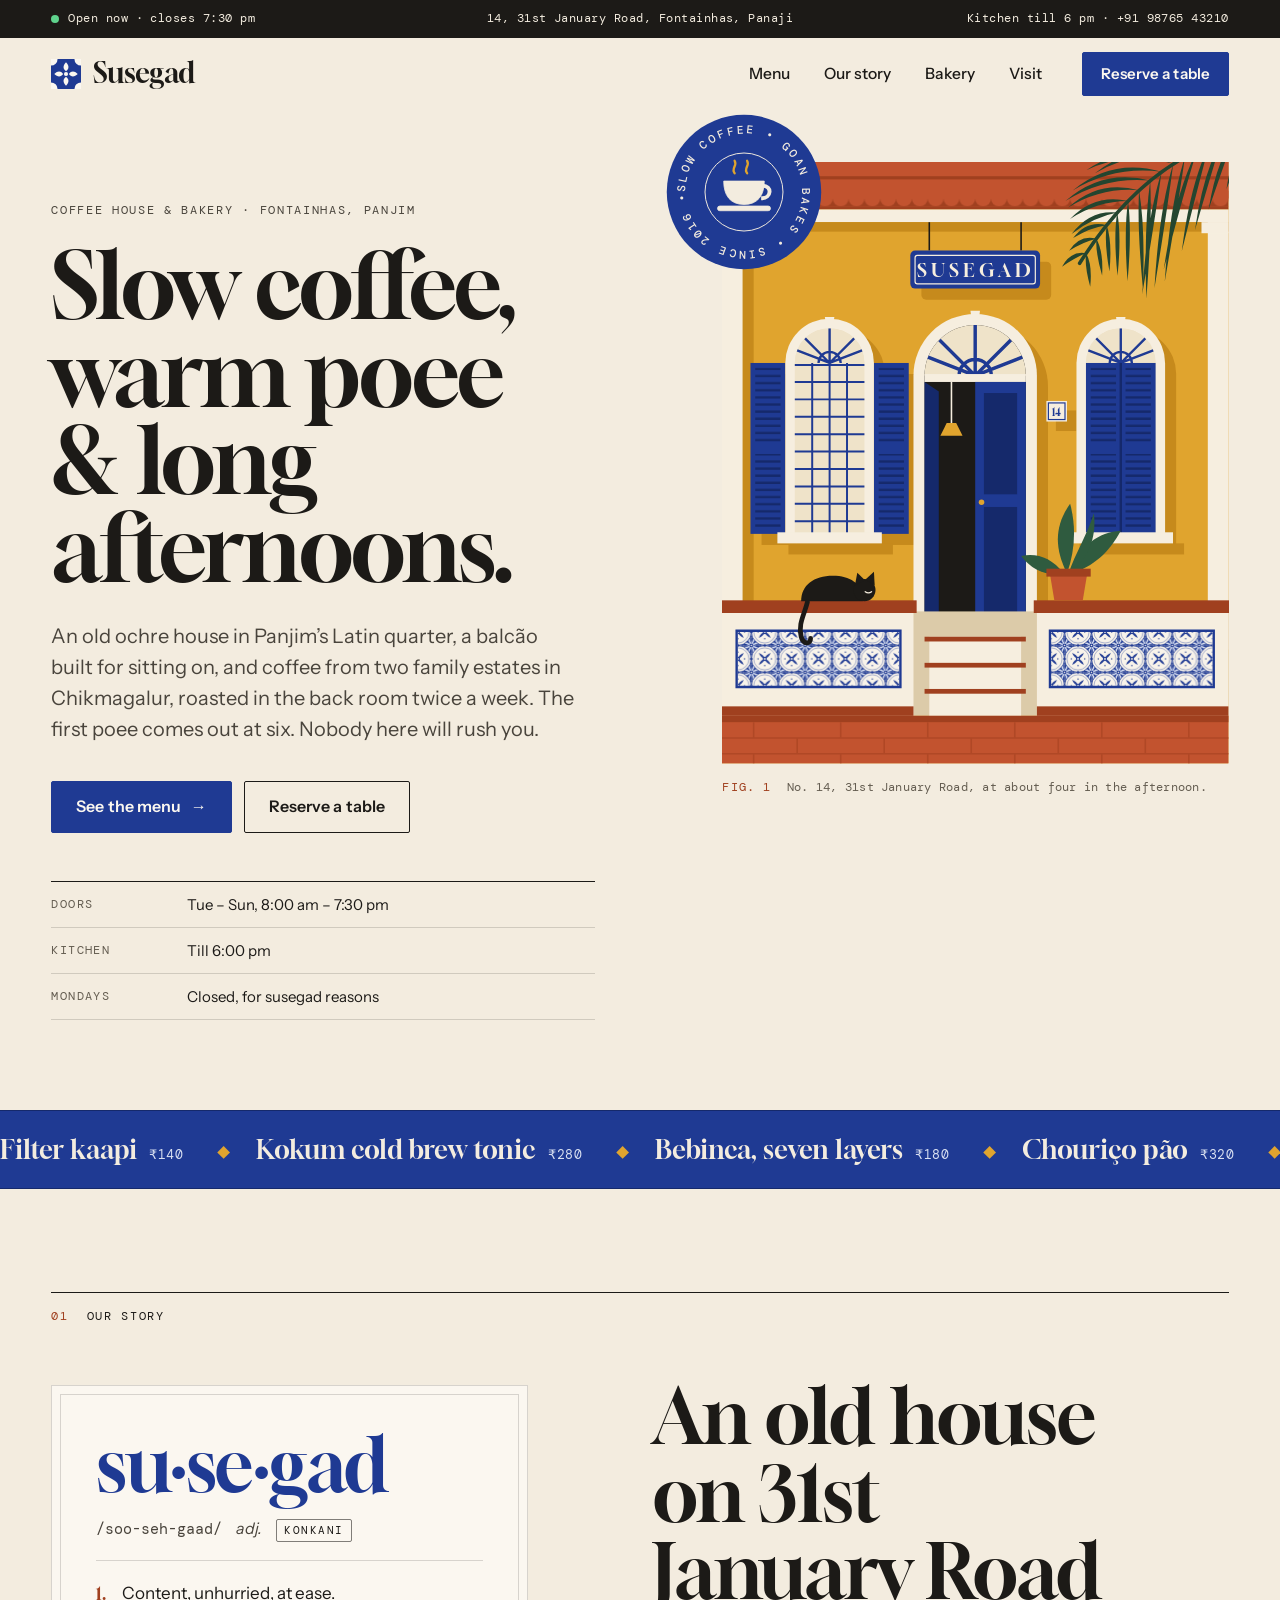
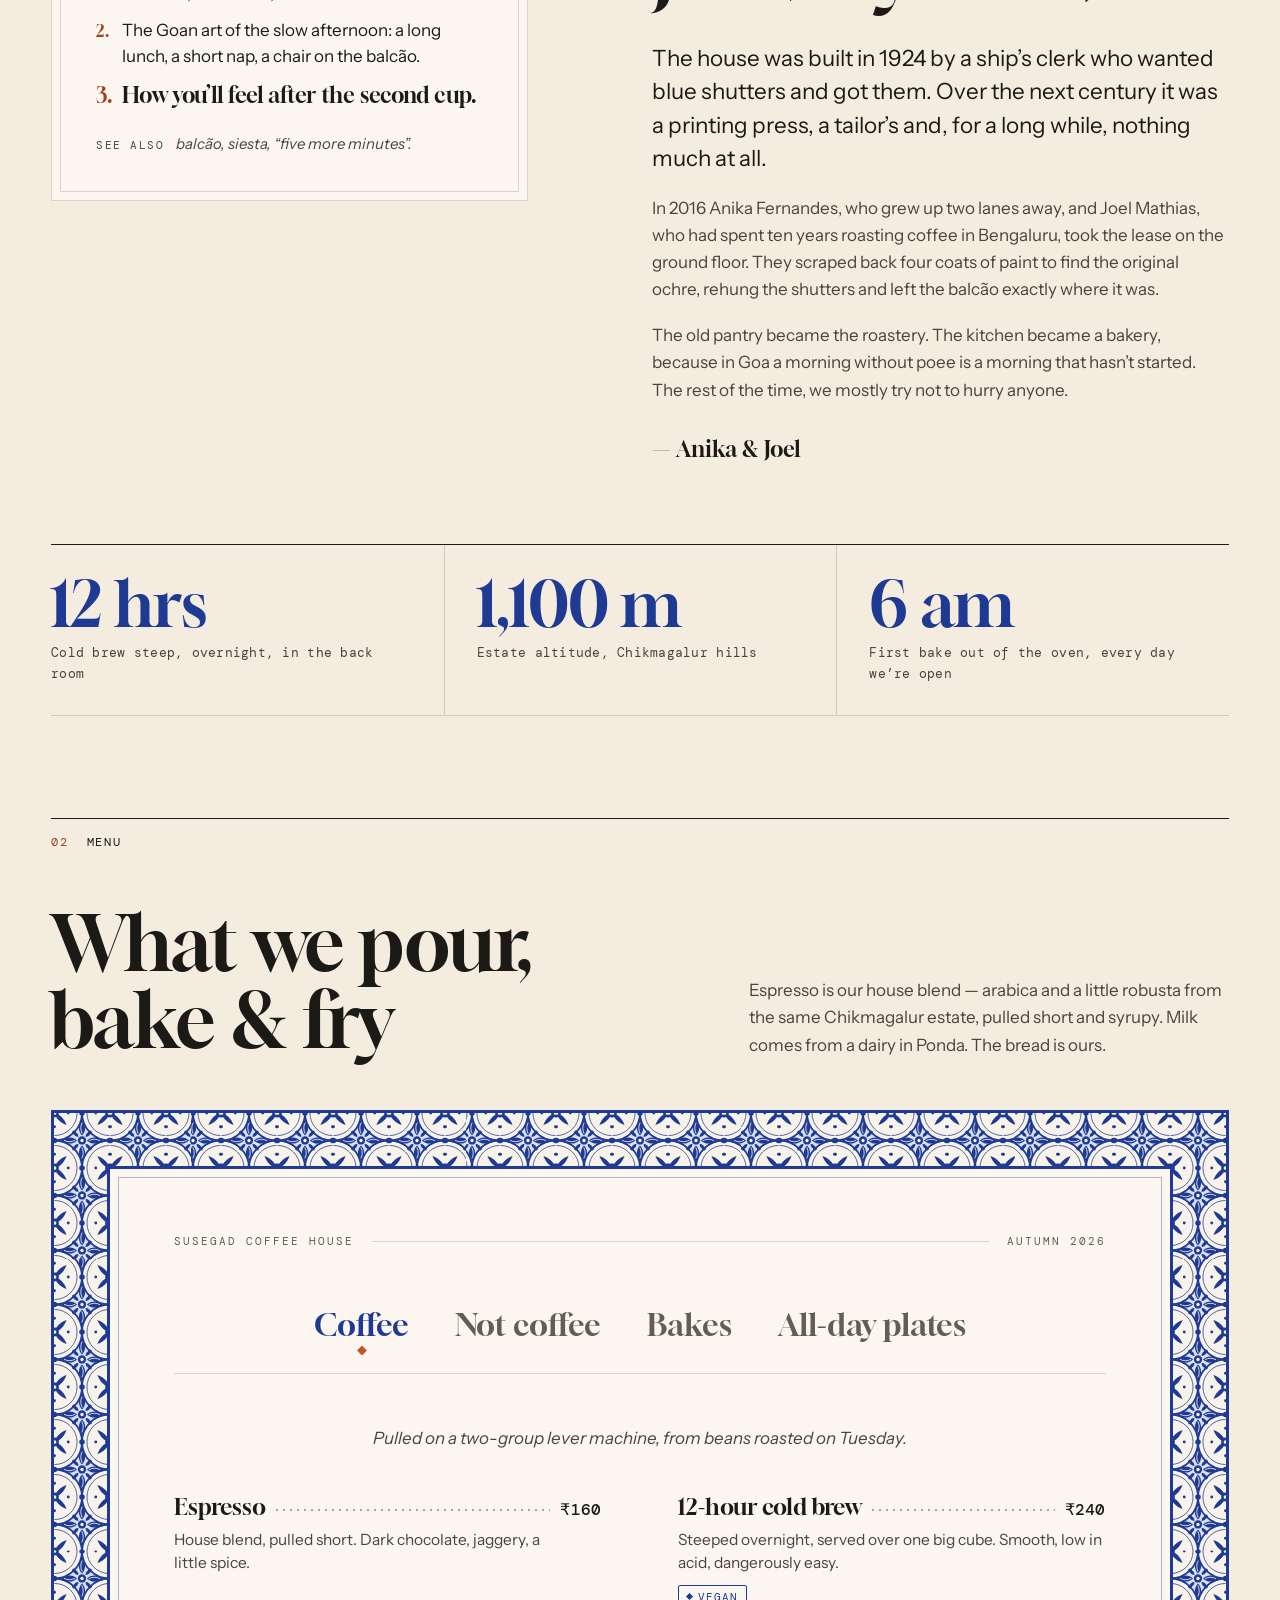
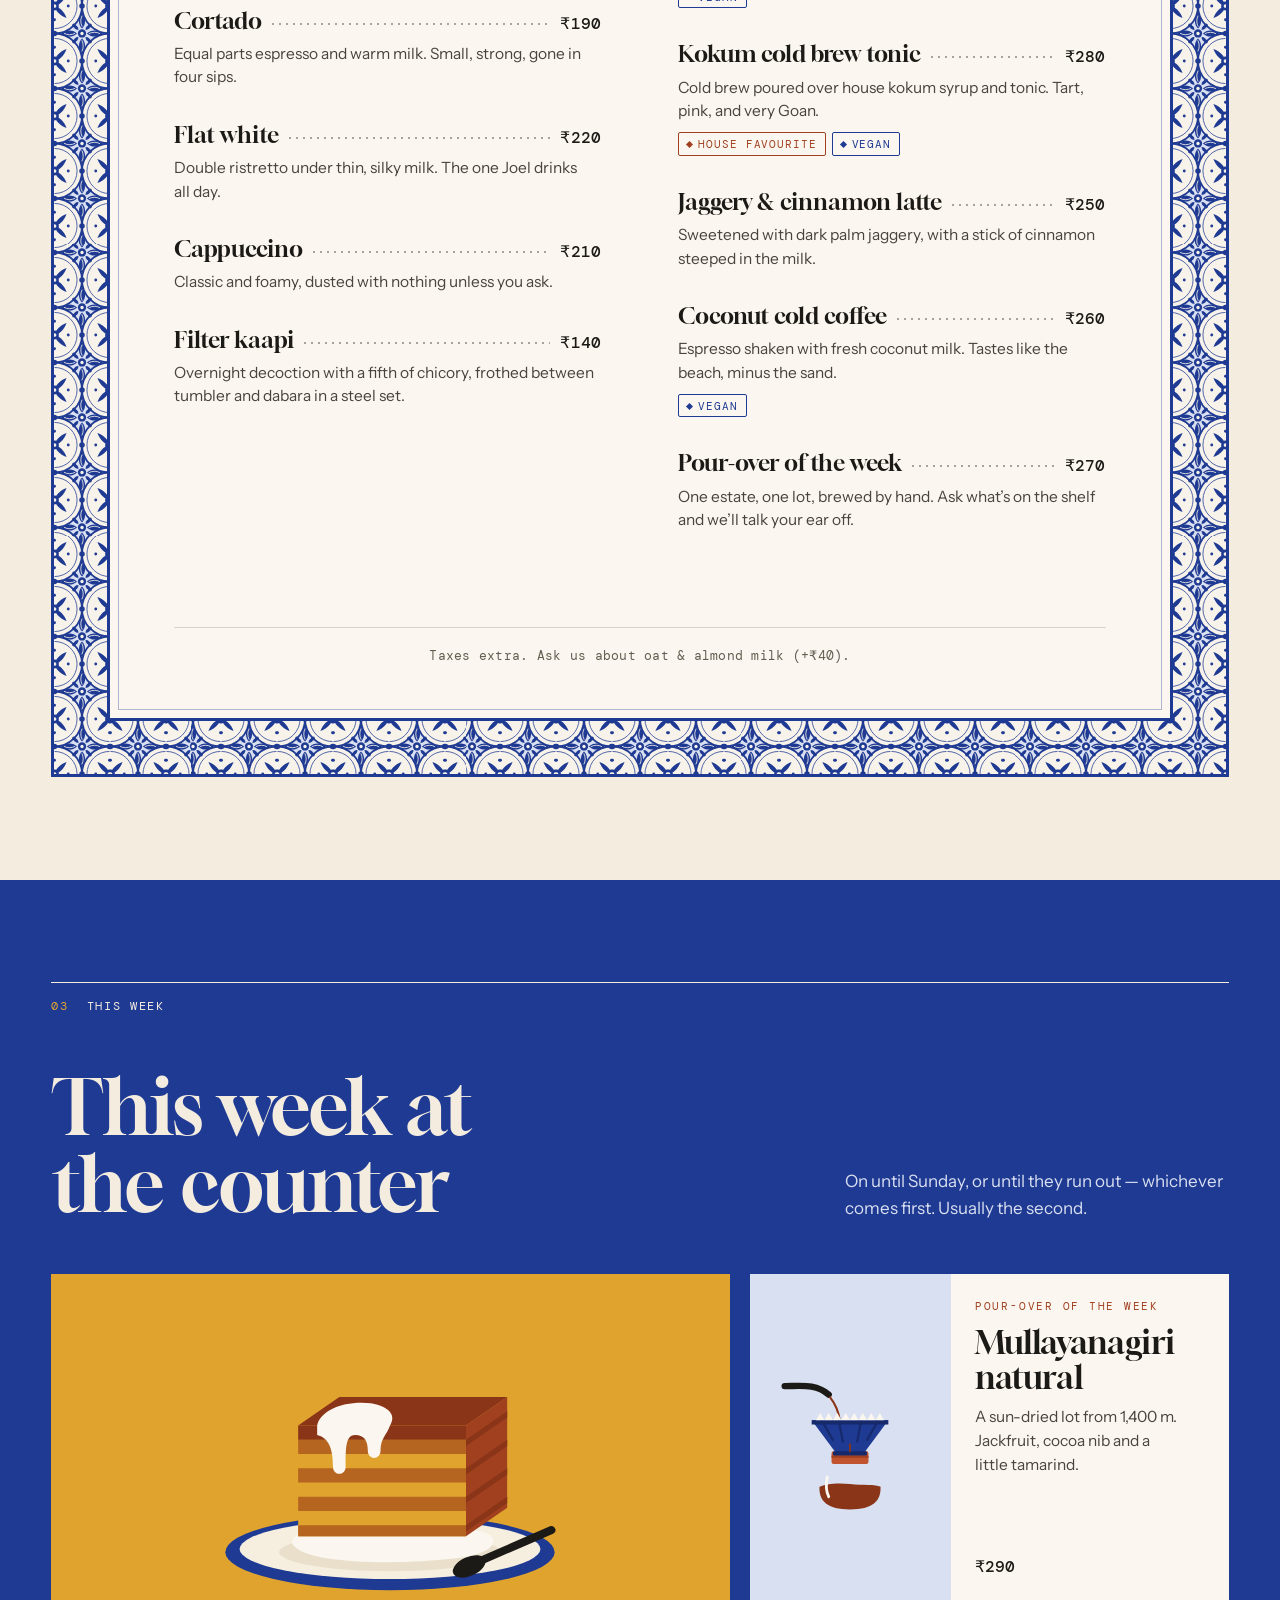
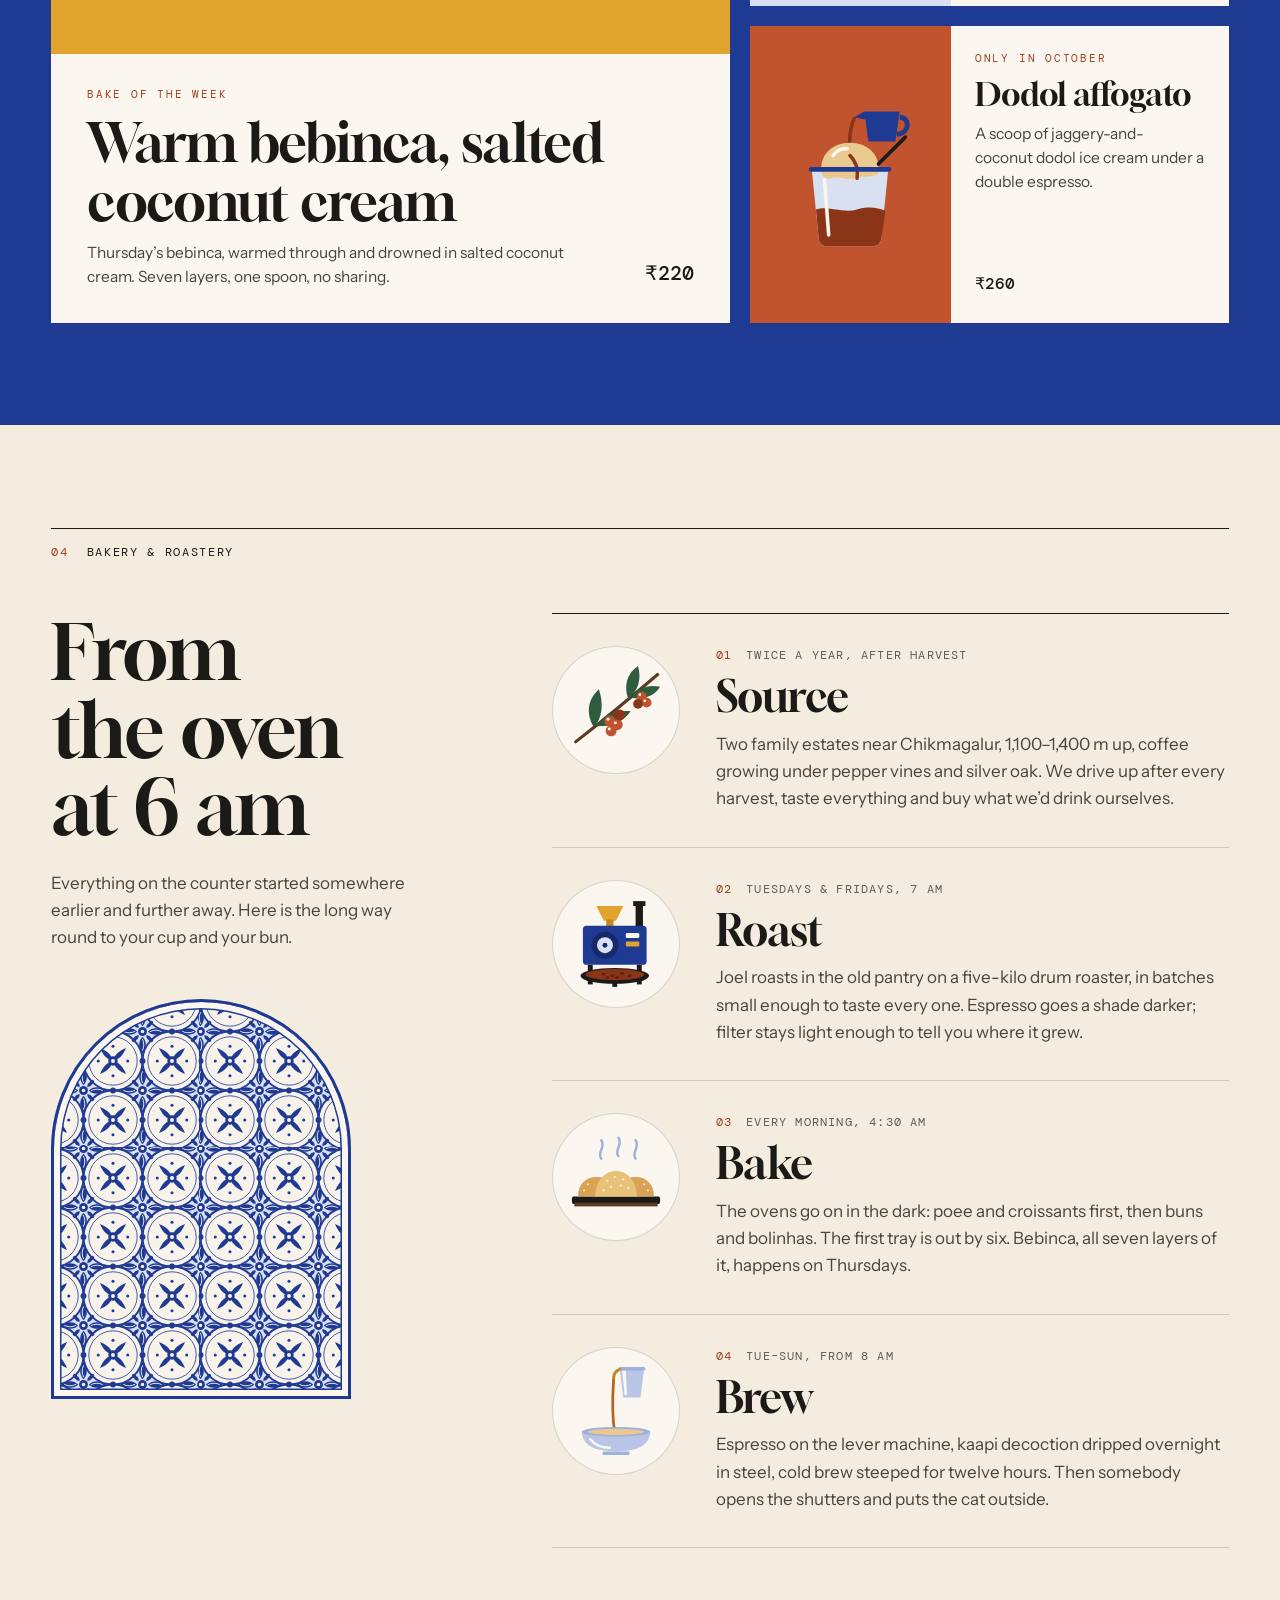
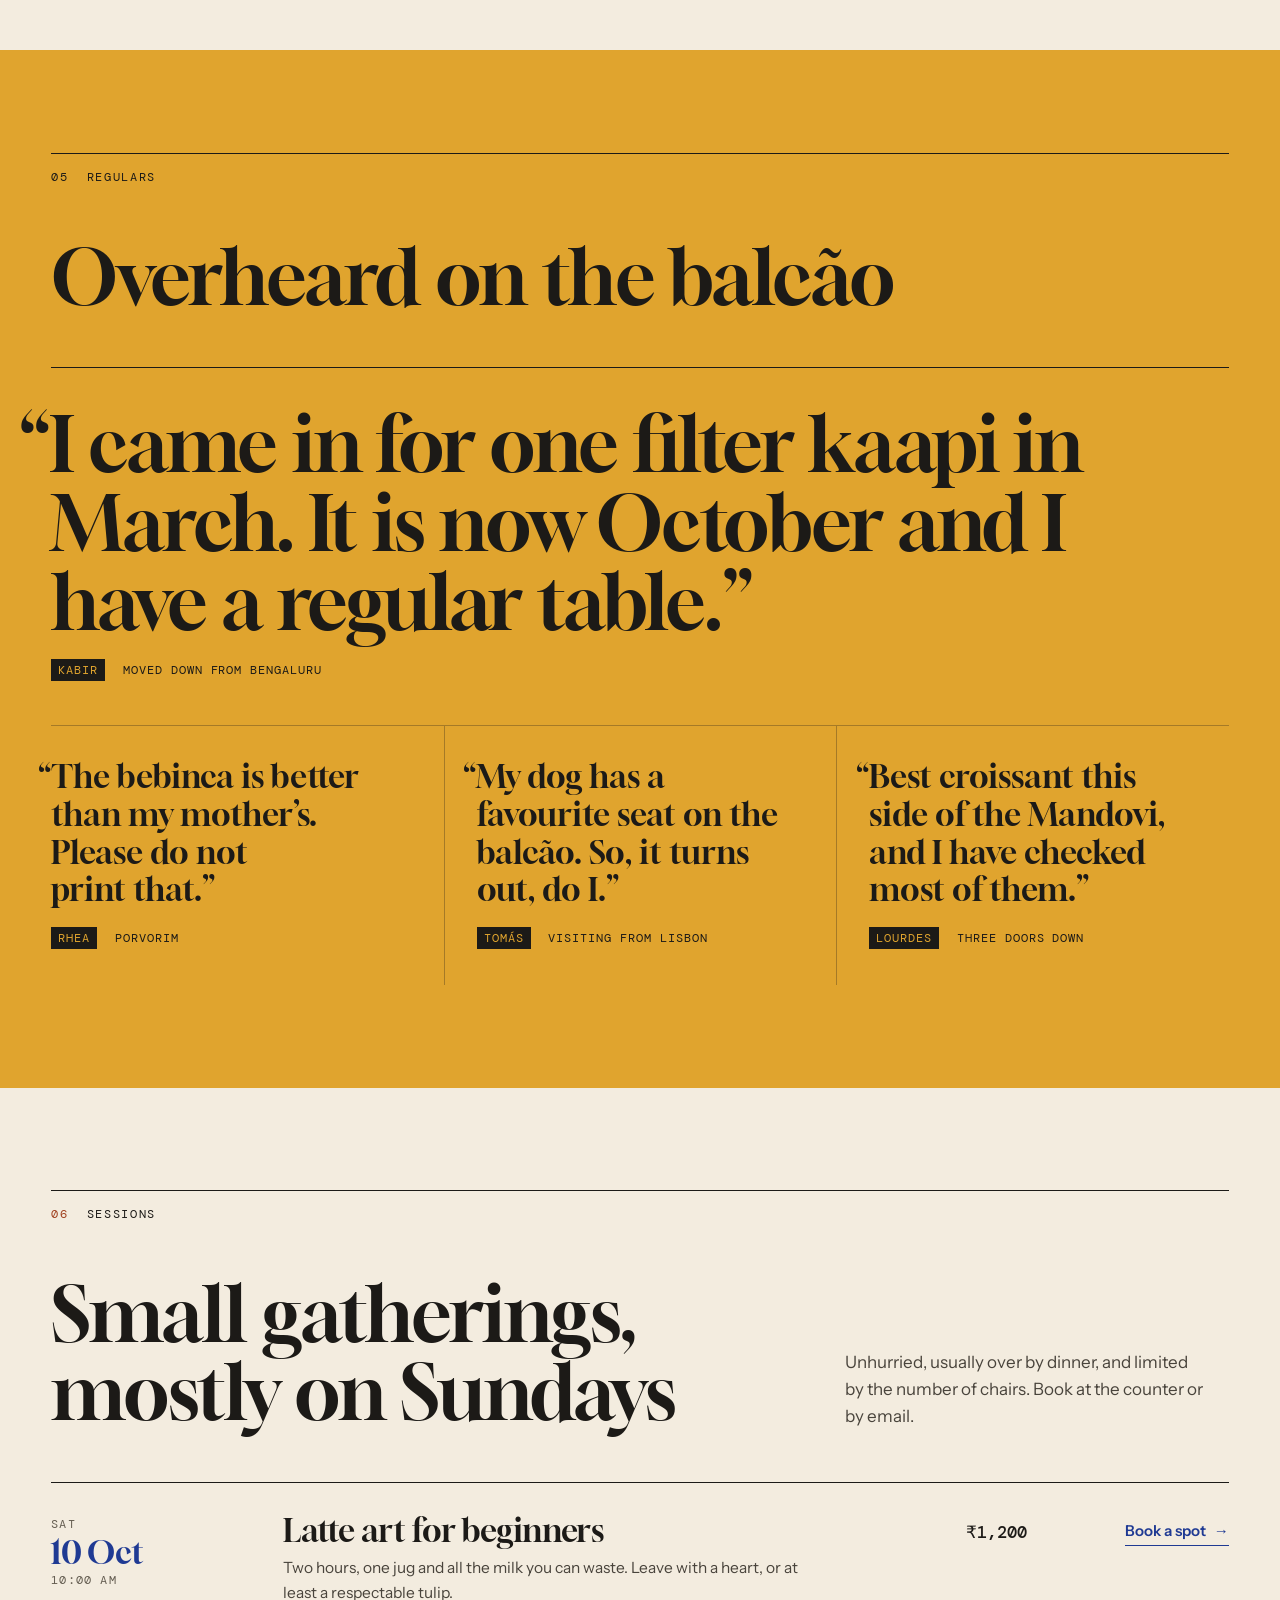
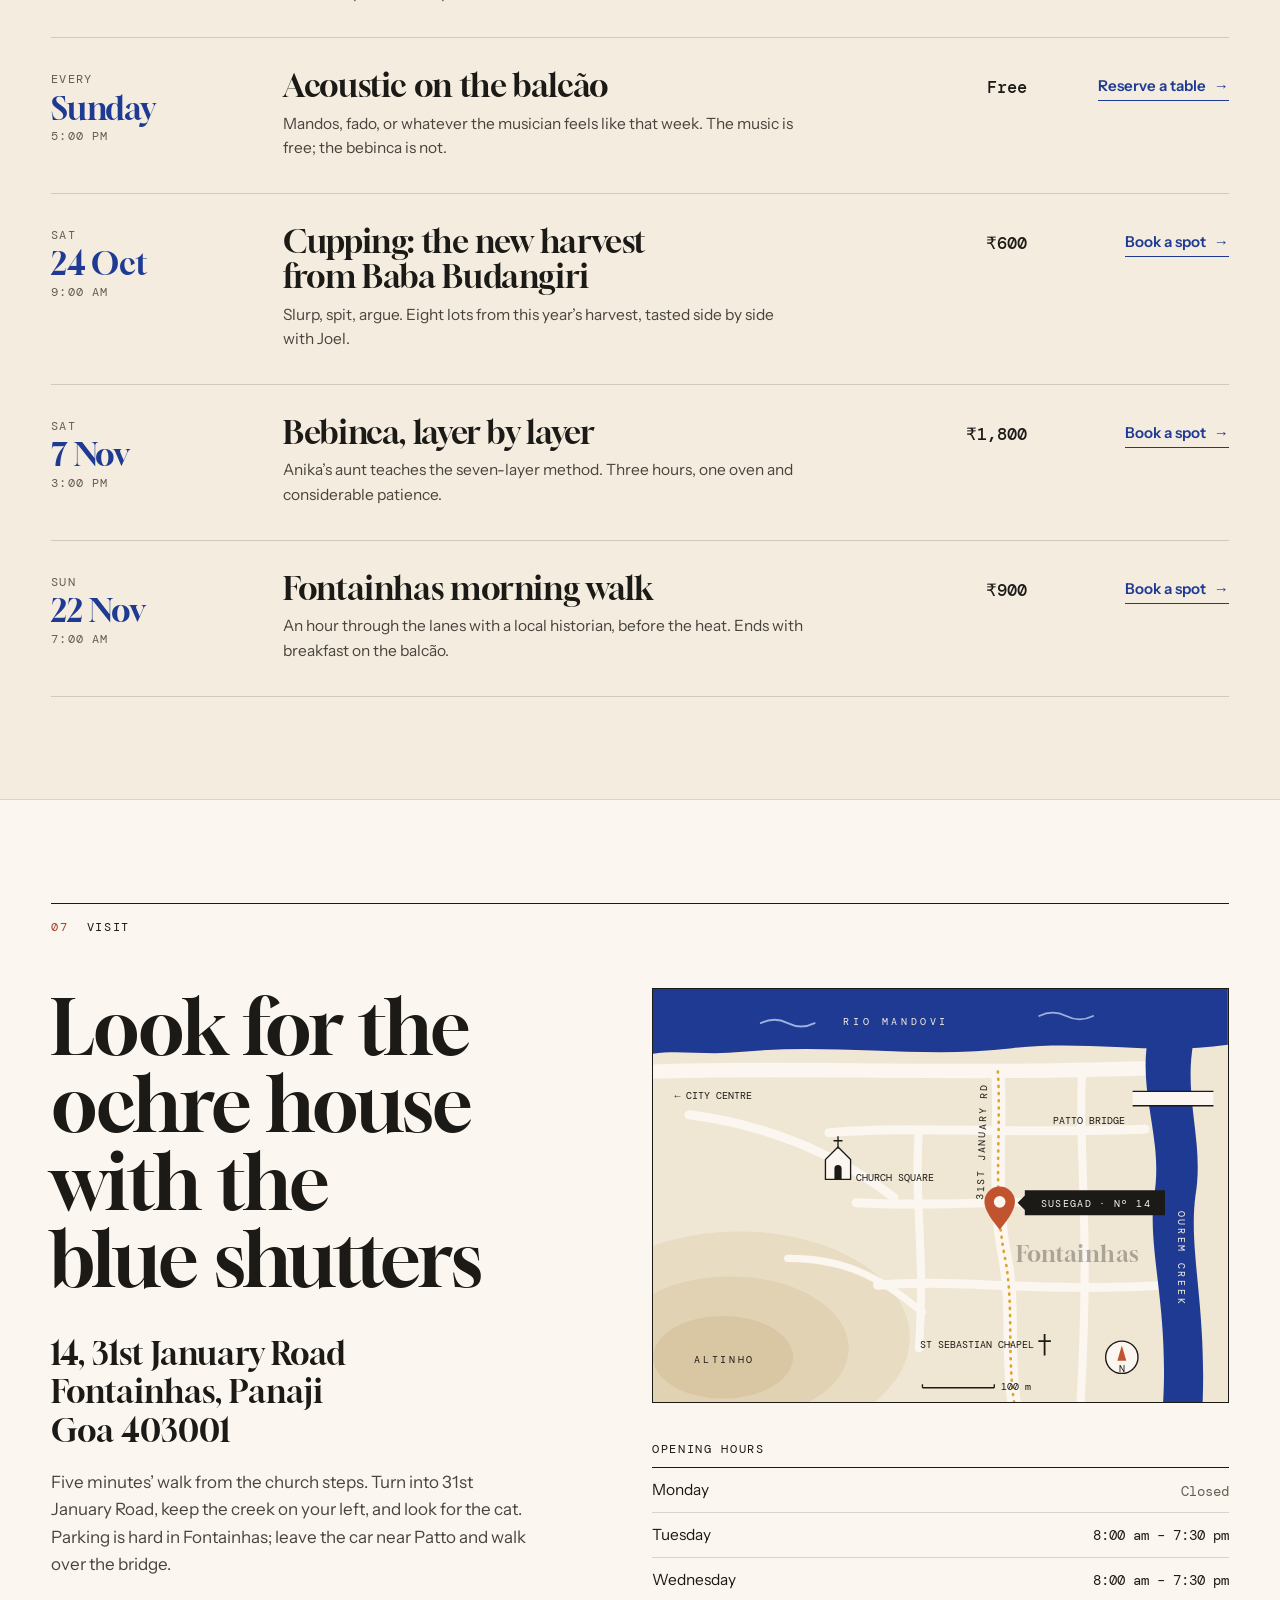
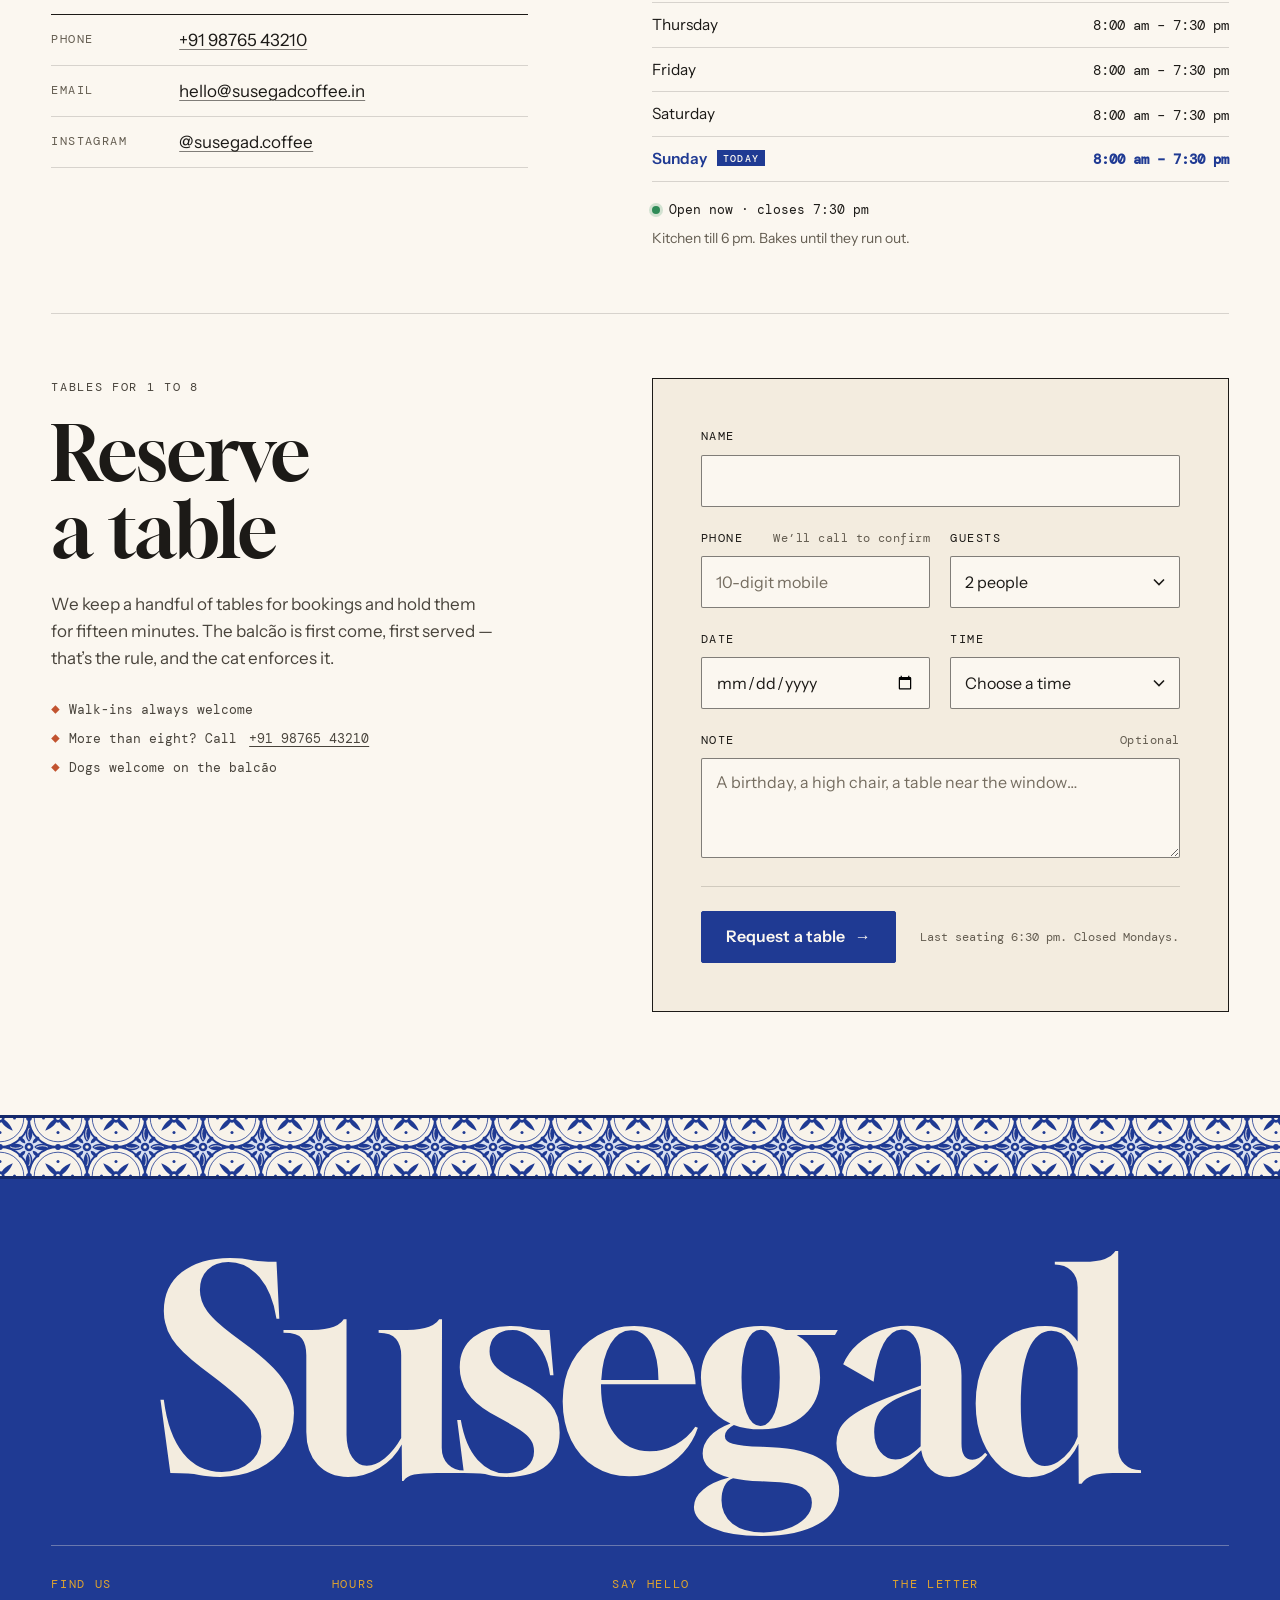
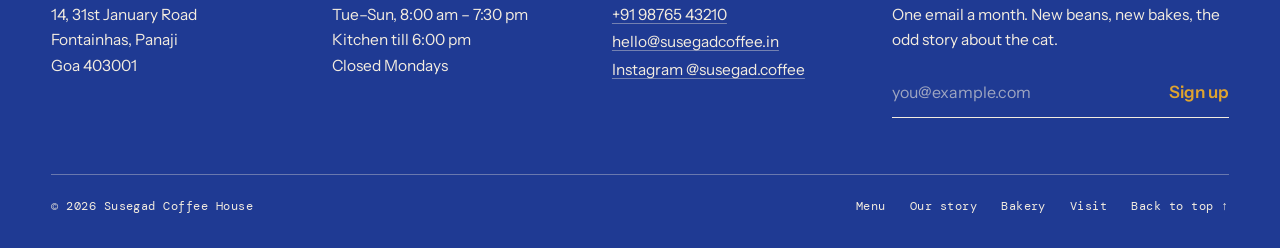
==== commit bbc1815e: "Self-host fonts, tighten vertical rhythm, polish details - Serve Gloock, Instrument Sans and DM Mono" ====
--- a/index.html
+++ b/index.html
@@ -11,24 +11,23 @@
   <meta property="og:type" content="website">
   <meta property="og:site_name" content="Susegad Coffee House">
   <meta property="og:title" content="Susegad — Coffee House &amp; Bakery, Fontainhas">
-  <meta property="og:description" content="Slow coffee, warm poee and long afternoons in an old ochre house in Panjim's Latin quarter.">
+  <meta property="og:description" content="Slow coffee, warm poee and long afternoons in an old ochre house in Panjim’s Latin quarter.">
   <meta property="og:url" content="https://susegadcoffee.in/">
   <meta property="og:image" content="https://susegadcoffee.in/assets/og-image.png">
   <meta property="og:image:width" content="1200">
   <meta property="og:image:height" content="630">
-  <meta property="og:image:alt" content="Illustration of Susegad's ochre house front with blue shutters and a tiled porch.">
+  <meta property="og:image:alt" content="Illustration of Susegad’s ochre house front with blue shutters and a tiled porch.">
   <meta property="og:locale" content="en_IN">
   <meta name="twitter:card" content="summary_large_image">
   <meta name="twitter:title" content="Susegad — Coffee House &amp; Bakery, Fontainhas">
-  <meta name="twitter:description" content="Slow coffee, warm poee and long afternoons in an old ochre house in Panjim's Latin quarter.">
+  <meta name="twitter:description" content="Slow coffee, warm poee and long afternoons in an old ochre house in Panjim’s Latin quarter.">
   <meta name="twitter:image" content="https://susegadcoffee.in/assets/og-image.png">
 
   <link rel="icon" href="assets/favicon.svg" type="image/svg+xml">
   <link rel="apple-touch-icon" href="assets/apple-touch-icon.png">
 
-  <link rel="preconnect" href="https://fonts.googleapis.com">
-  <link rel="preconnect" href="https://fonts.gstatic.com" crossorigin>
-  <link rel="stylesheet" href="https://fonts.googleapis.com/css2?family=DM+Mono:wght@400;500&amp;family=Gloock&amp;family=Instrument+Sans:ital,wght@0,400..700;1,400..700&amp;display=swap">
+  <link rel="preload" href="assets/fonts/gloock-latin-400-normal.woff2" as="font" type="font/woff2" crossorigin>
+  <link rel="preload" href="assets/fonts/instrument-sans-latin-wght-normal.woff2" as="font" type="font/woff2" crossorigin>
   <link rel="stylesheet" href="style.css">
   <script src="script.js" defer></script>
 
@@ -74,7 +73,7 @@
         </span>
       </p>
       <p class="topbar__address">14, 31st January Road, Fontainhas, Panaji</p>
-      <p class="topbar__extra">Kitchen till 6 pm · <a href="tel:+919876543210">+91 98765 43210</a></p>
+      <p class="topbar__extra">Kitchen till 6 pm · <a href="tel:+919876543210">+91&nbsp;98765&nbsp;43210</a></p>
     </div>
   </div>
 
@@ -385,7 +384,7 @@
       <div class="wrap">
         <p class="section-head"><span class="section-head__num">02</span><span>Menu</span></p>
         <div class="menu__intro">
-          <h2 class="menu__title" id="menu-title">What’s on the counter</h2>
+          <h2 class="menu__title" id="menu-title">What we pour, bake &amp; fry</h2>
           <p>Espresso is our house blend — arabica and a little robusta from the same Chikmagalur estate, pulled short and syrupy. Milk comes from a dairy in Ponda. The bread is ours.</p>
         </div>
 
@@ -766,7 +765,7 @@
             <p class="visit__directions">Five minutes’ walk from the church steps. Turn into 31st January Road, keep the creek on your left, and look for the cat. Parking is hard in Fontainhas; leave the car near Patto and walk over the bridge.</p>
 
             <dl class="contact">
-              <div><dt>Phone</dt><dd><a href="tel:+919876543210">+91 98765 43210</a></dd></div>
+              <div><dt>Phone</dt><dd><a href="tel:+919876543210">+91&nbsp;98765&nbsp;43210</a></dd></div>
               <div><dt>Email</dt><dd><a href="mailto:hello@susegadcoffee.in">hello@susegadcoffee.in</a></dd></div>
               <div><dt>Instagram</dt><dd><a href="https://instagram.com/susegad.coffee" rel="noopener">@susegad.coffee</a></dd></div>
             </dl>
@@ -882,7 +881,7 @@
           <p>We keep a handful of tables for bookings and hold them for fifteen minutes. The balcão is first come, first served — that’s the rule, and the cat enforces it.</p>
           <ul class="reserve__notes">
             <li>Walk-ins always welcome</li>
-            <li>More than eight? Call <a href="tel:+919876543210">+91 98765 43210</a></li>
+            <li>More than eight? Call <a href="tel:+919876543210">+91&nbsp;98765&nbsp;43210</a></li>
             <li>Dogs welcome on the balcão</li>
           </ul>
         </div>
@@ -990,7 +989,7 @@
         <div class="footer__col">
           <h2 class="footer__heading">Say hello</h2>
           <ul class="footer__links">
-            <li><a href="tel:+919876543210">+91 98765 43210</a></li>
+            <li><a href="tel:+919876543210">+91&nbsp;98765&nbsp;43210</a></li>
             <li><a href="mailto:hello@susegadcoffee.in">hello@susegadcoffee.in</a></li>
             <li><a href="https://instagram.com/susegad.coffee" rel="noopener">Instagram @susegad.coffee</a></li>
           </ul>
--- a/style.css
+++ b/style.css
@@ -1,5 +1,6 @@
 /* ==========================================================================
    Susegad — coffee house & bakery, Fontainhas
+   0.  Fonts
    1.  Tokens
    2.  Base
    3.  Shared pieces (layout, labels, buttons, tags)
@@ -20,6 +21,48 @@
    18. 404
    ========================================================================== */
 
+/* 0. Fonts (self-hosted, SIL Open Font License — see assets/fonts) --------- */
+@font-face {
+  font-family: "Gloock";
+  font-style: normal;
+  font-weight: 400;
+  font-display: swap;
+  src: url("assets/fonts/gloock-latin-400-normal.woff2") format("woff2");
+  unicode-range: U+0000-00FF, U+0131, U+0152-0153, U+02BB-02BC, U+02C6, U+02DA, U+02DC, U+0304, U+0308, U+0329, U+2000-206F, U+20AC, U+2122, U+2191, U+2193, U+2212, U+2215, U+FEFF, U+FFFD;
+}
+@font-face {
+  font-family: "Instrument Sans";
+  font-style: normal;
+  font-weight: 400 700;
+  font-display: swap;
+  src: url("assets/fonts/instrument-sans-latin-wght-normal.woff2") format("woff2");
+  unicode-range: U+0000-00FF, U+0131, U+0152-0153, U+02BB-02BC, U+02C6, U+02DA, U+02DC, U+0304, U+0308, U+0329, U+2000-206F, U+20AC, U+2122, U+2191, U+2193, U+2212, U+2215, U+FEFF, U+FFFD;
+}
+@font-face {
+  font-family: "Instrument Sans";
+  font-style: italic;
+  font-weight: 400 700;
+  font-display: swap;
+  src: url("assets/fonts/instrument-sans-latin-wght-italic.woff2") format("woff2");
+  unicode-range: U+0000-00FF, U+0131, U+0152-0153, U+02BB-02BC, U+02C6, U+02DA, U+02DC, U+0304, U+0308, U+0329, U+2000-206F, U+20AC, U+2122, U+2191, U+2193, U+2212, U+2215, U+FEFF, U+FFFD;
+}
+@font-face {
+  font-family: "DM Mono";
+  font-style: normal;
+  font-weight: 400;
+  font-display: swap;
+  src: url("assets/fonts/dm-mono-latin-400-normal.woff2") format("woff2");
+  unicode-range: U+0000-00FF, U+0131, U+0152-0153, U+02BB-02BC, U+02C6, U+02DA, U+02DC, U+0304, U+0308, U+0329, U+2000-206F, U+20AC, U+2122, U+2191, U+2193, U+2212, U+2215, U+FEFF, U+FFFD;
+}
+@font-face {
+  font-family: "DM Mono";
+  font-style: normal;
+  font-weight: 500;
+  font-display: swap;
+  src: url("assets/fonts/dm-mono-latin-500-normal.woff2") format("woff2");
+  unicode-range: U+0000-00FF, U+0131, U+0152-0153, U+02BB-02BC, U+02C6, U+02DA, U+02DC, U+0304, U+0308, U+0329, U+2000-206F, U+20AC, U+2122, U+2191, U+2193, U+2212, U+2215, U+FEFF, U+FFFD;
+}
+
 /* 1. Tokens ---------------------------------------------------------------- */
 :root {
   --cream: #F3ECDF;
@@ -51,7 +94,7 @@
 
   --wrap: 1320px;
   --gutter: clamp(20px, 4vw, 56px);
-  --space-section: clamp(88px, 10vw, 160px);
+  --space-section: clamp(72px, 8vw, 120px);
   --header-h: 72px;
   --ease: cubic-bezier(0.2, 0.7, 0.2, 1);
 }
@@ -161,7 +204,7 @@
   align-items: baseline;
   gap: 18px;
   padding-top: 14px;
-  margin-bottom: clamp(36px, 5vw, 64px);
+  margin-bottom: clamp(32px, 4vw, 56px);
   border-top: 1px solid var(--ink);
   color: var(--ink);
 }
@@ -424,7 +467,7 @@
 }
 
 /* 6. Hero ------------------------------------------------------------------ */
-.hero { padding-block: clamp(28px, 4vw, 56px) clamp(64px, 8vw, 112px); }
+.hero { padding-block: clamp(28px, 4vw, 56px) clamp(56px, 7vw, 96px); }
 
 .hero__grid { display: grid; }
 
@@ -436,7 +479,7 @@
 .hero__title { order: 2; }
 .hero__lede { order: 3; }
 .hero__actions { order: 4; }
-.hero__art { order: 5; margin-top: 76px; }
+.hero__art { order: 5; }
 .hours-card { order: 6; }
 .hero__title {
   margin-top: 22px;
@@ -478,7 +521,7 @@
   padding-top: 2px;
 }
 
-.hero__art { position: relative; margin: 0; }
+.hero__art { position: relative; margin: 76px 0 0; }
 .hero__caption {
   margin-top: 14px;
   font-family: var(--font-mono);
@@ -649,7 +692,7 @@
 
 .facts {
   display: grid;
-  margin-top: clamp(64px, 8vw, 112px);
+  margin-top: clamp(56px, 6vw, 88px);
   border-top: 1px solid var(--ink);
 }
 .fact {
@@ -691,7 +734,7 @@
 .menu__intro {
   display: grid;
   gap: 20px;
-  margin-bottom: clamp(40px, 5vw, 64px);
+  margin-bottom: clamp(36px, 4vw, 56px);
 }
 .menu__title { font-size: var(--step-4); }
 .menu__intro p { max-width: 30rem; color: var(--ink-soft); }
@@ -859,7 +902,7 @@
 
 /* 10. 03 This week --------------------------------------------------------- */
 .specials { background: var(--cobalt); color: var(--cream); }
-.specials__intro { display: grid; gap: 20px; margin-bottom: clamp(40px, 5vw, 72px); }
+.specials__intro { display: grid; gap: 20px; margin-bottom: clamp(36px, 4vw, 56px); }
 .specials__intro h2 { font-size: var(--step-4); max-width: 12ch; }
 .specials__intro p { max-width: 26rem; color: var(--cobalt-wash); }
 
@@ -974,7 +1017,7 @@
   color: var(--ink-muted);
 }
 .step__num { color: var(--terracotta-deep); }
-.step__title { margin-top: 10px; font-size: var(--step-3); }
+.step__title { margin-top: 10px; font-size: clamp(1.9rem, 1.4rem + 1.6vw, 2.75rem); }
 .step__body p:last-child { margin-top: 12px; max-width: 34rem; color: var(--ink-soft); }
 
 @media (min-width: 900px) {
@@ -982,14 +1025,14 @@
   .process__intro { grid-column: 1 / span 4; position: sticky; top: calc(var(--header-h) + 40px); align-self: start; }
   .tile-arch { display: block; }
   .steps { grid-column: 6 / span 7; }
-  .step { grid-template-columns: 128px 1fr; gap: 36px; padding: 36px 0 40px; }
+  .step { grid-template-columns: 128px 1fr; gap: 36px; padding: 32px 0 34px; }
   .step__art { width: 128px; padding: 14px; }
 }
 
 /* 12. 05 Regulars ---------------------------------------------------------- */
 .regulars { background: var(--ochre); }
 .regulars .section-head__num { color: var(--ink); }
-.regulars__title { font-size: var(--step-4); margin-bottom: clamp(40px, 6vw, 80px); }
+.regulars__title { font-size: var(--step-4); margin-bottom: clamp(36px, 4vw, 56px); }
 
 .quotes { display: grid; gap: 0; border-top: 1px solid var(--ink); }
 .quote { padding: 28px 0 32px; border-bottom: 1px solid rgba(28, 26, 23, 0.3); }
@@ -1020,14 +1063,14 @@
 @media (min-width: 900px) {
   .quotes { grid-template-columns: repeat(3, 1fr); }
   .quote { padding: 32px 32px 36px; border-bottom: 0; border-left: 1px solid rgba(28, 26, 23, 0.3); }
-  .quote--lead { grid-column: 1 / -1; padding: 40px 0 56px; border-left: 0; border-bottom: 1px solid rgba(28, 26, 23, 0.3); }
+  .quote--lead { grid-column: 1 / -1; padding: 36px 0 44px; border-left: 0; border-bottom: 1px solid rgba(28, 26, 23, 0.3); }
   .quote--lead blockquote p { max-width: 22ch; }
   .quote blockquote p { text-indent: -0.42em; }
   .quote:nth-child(2) { padding-left: 0; border-left: 0; }
 }
 
 /* 13. 06 Sessions ---------------------------------------------------------- */
-.sessions__intro { display: grid; gap: 20px; margin-bottom: clamp(40px, 5vw, 64px); }
+.sessions__intro { display: grid; gap: 20px; margin-bottom: clamp(36px, 4vw, 56px); }
 .sessions__intro h2 { font-size: var(--step-4); max-width: 13ch; }
 .sessions__intro p { max-width: 26rem; color: var(--ink-soft); }
 @media (min-width: 1100px) {
@@ -1094,7 +1137,7 @@
 }
 
 /* 14. 07 Visit ------------------------------------------------------------- */
-.visit { background: var(--paper); border-top: 1px solid var(--rule); }
+.visit { background: var(--paper); border-top: 1px solid var(--rule); padding-bottom: clamp(48px, 5vw, 80px); }
 .visit__grid { display: grid; gap: 56px; }
 .visit__info h2 { font-size: var(--step-4); max-width: 13ch; }
 .visit__address {
@@ -1122,6 +1165,7 @@
   color: var(--ink-muted);
   padding-top: 3px;
 }
+.contact dd { min-width: 0; overflow-wrap: anywhere; }
 .contact a { text-decoration-color: var(--rule-strong); }
 
 .map {
@@ -1190,7 +1234,7 @@
 
 /* 15. Reserve -------------------------------------------------------------- */
 .reserve { background: var(--paper); padding-top: 0; }
-.reserve__grid { display: grid; gap: 40px; padding-top: var(--space-section); border-top: 1px solid var(--rule); }
+.reserve__grid { display: grid; gap: 40px; padding-top: clamp(48px, 5vw, 80px); border-top: 1px solid var(--rule); }
 .reserve__intro h2 { margin-top: 16px; font-size: var(--step-4); }
 .reserve__intro > p:not(.eyebrow) { margin-top: 22px; max-width: 28rem; color: var(--ink-soft); }
 .reserve__notes { margin-top: 28px; display: grid; gap: 8px; font-family: var(--font-mono); font-size: 0.8125rem; color: var(--ink-soft); }
@@ -1227,7 +1271,7 @@
   transition: border-color 0.2s ease, box-shadow 0.2s ease;
   appearance: none;
 }
-.field__input::placeholder { color: #8A8273; }
+.field__input::placeholder { color: #756D60; }
 .field__input:hover { border-color: var(--ink); }
 .field__input:focus { outline: none; border-color: var(--cobalt); box-shadow: 0 0 0 3px rgba(31, 58, 147, 0.22); }
 select.field__input {
@@ -1369,9 +1413,7 @@
   html { scroll-behavior: auto; }
   *, *::before, *::after { animation: none !important; transition: none !important; }
   .js [data-reveal].is-pending { opacity: 1; transform: none; }
-  .ticker__track { width: auto; flex-wrap: wrap; }
   .ticker__list:last-child { display: none; }
-  .ticker__list { flex-wrap: wrap; padding-inline: var(--gutter); }
 }
 
 /* 18. 404 ------------------------------------------------------------------ */
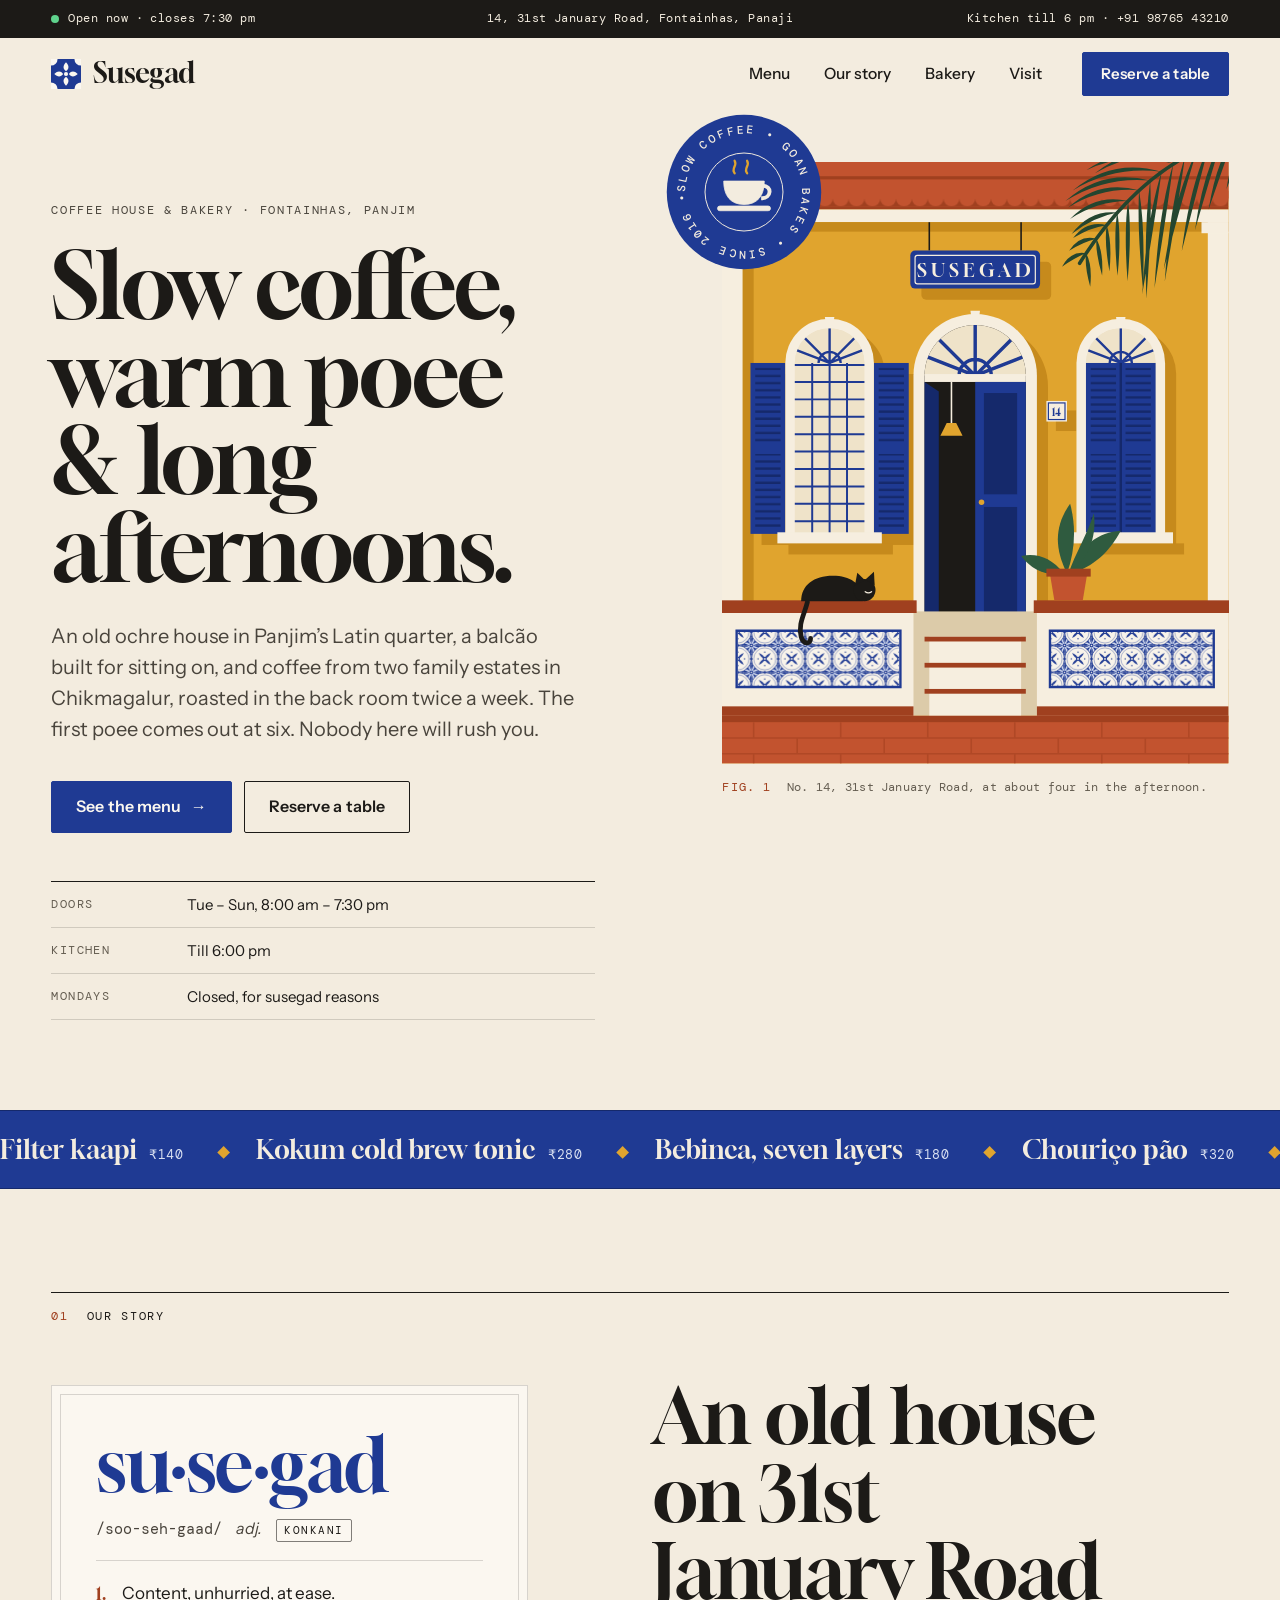
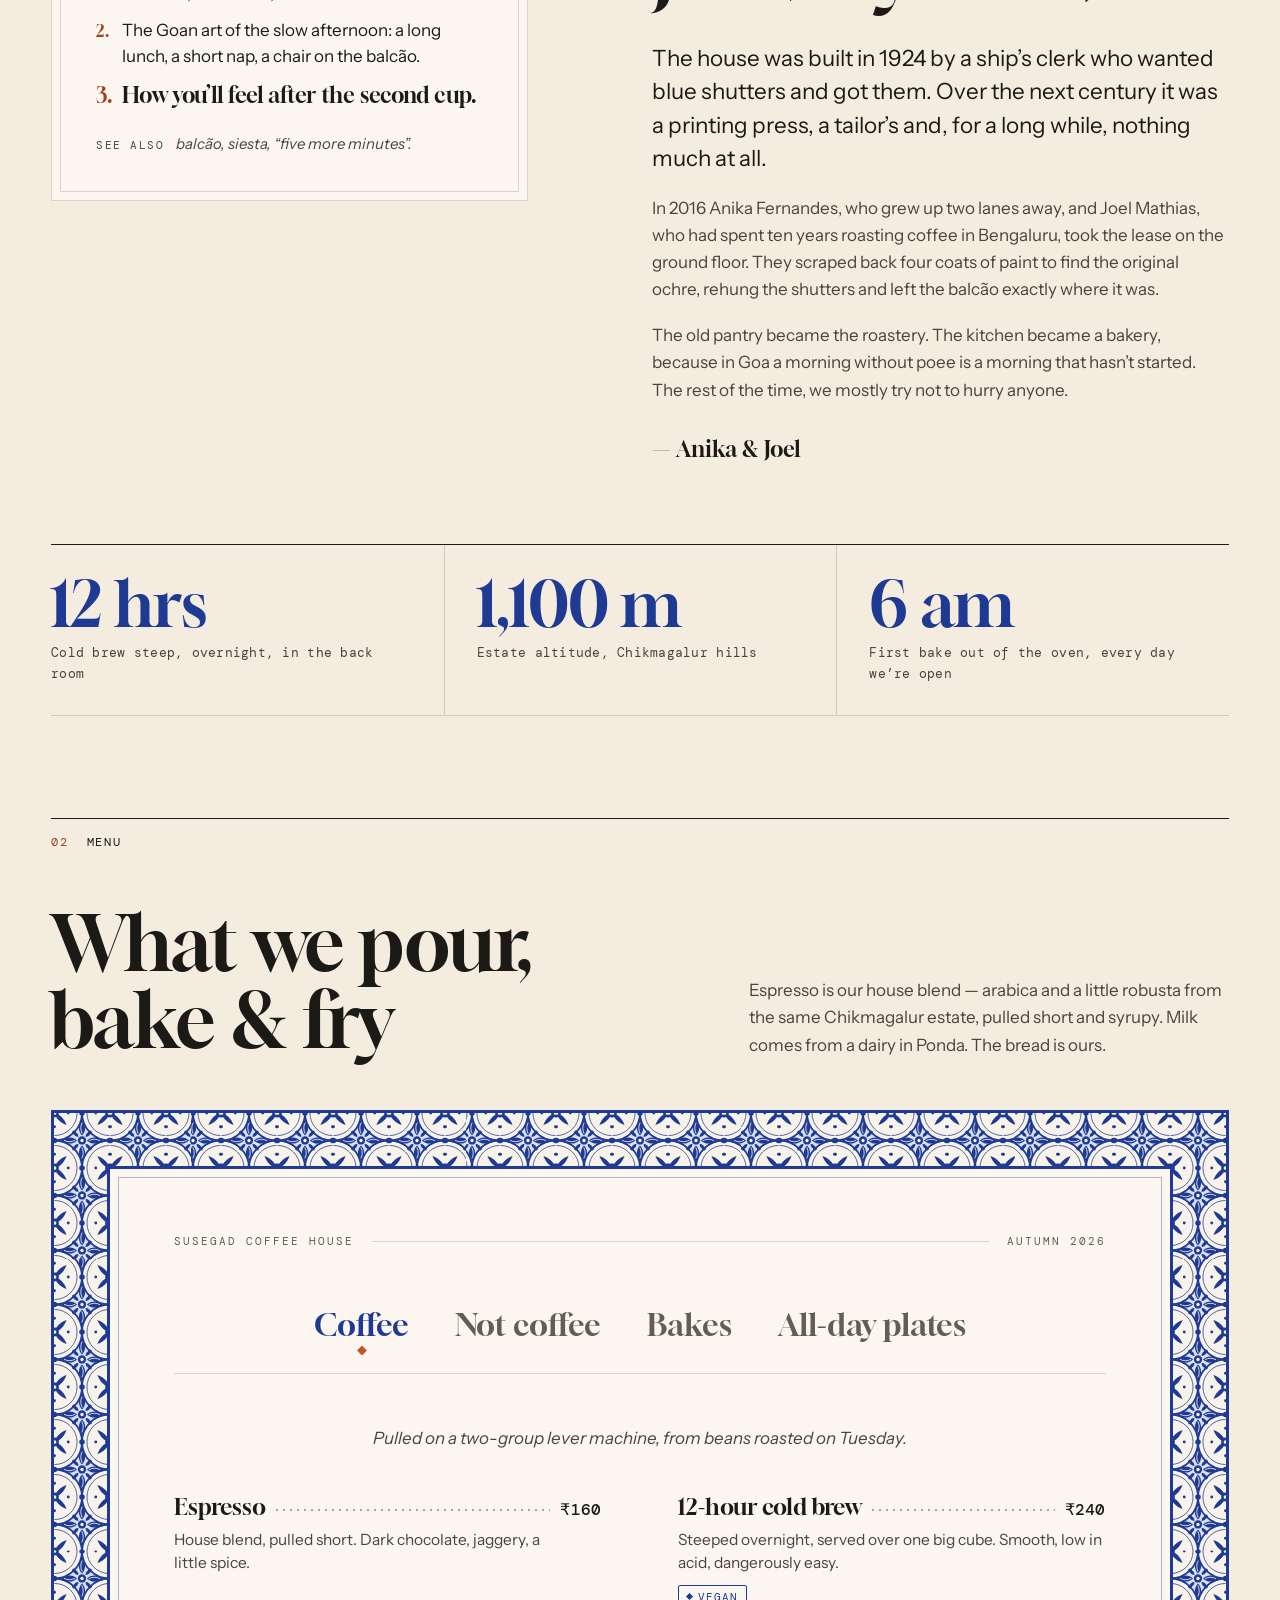
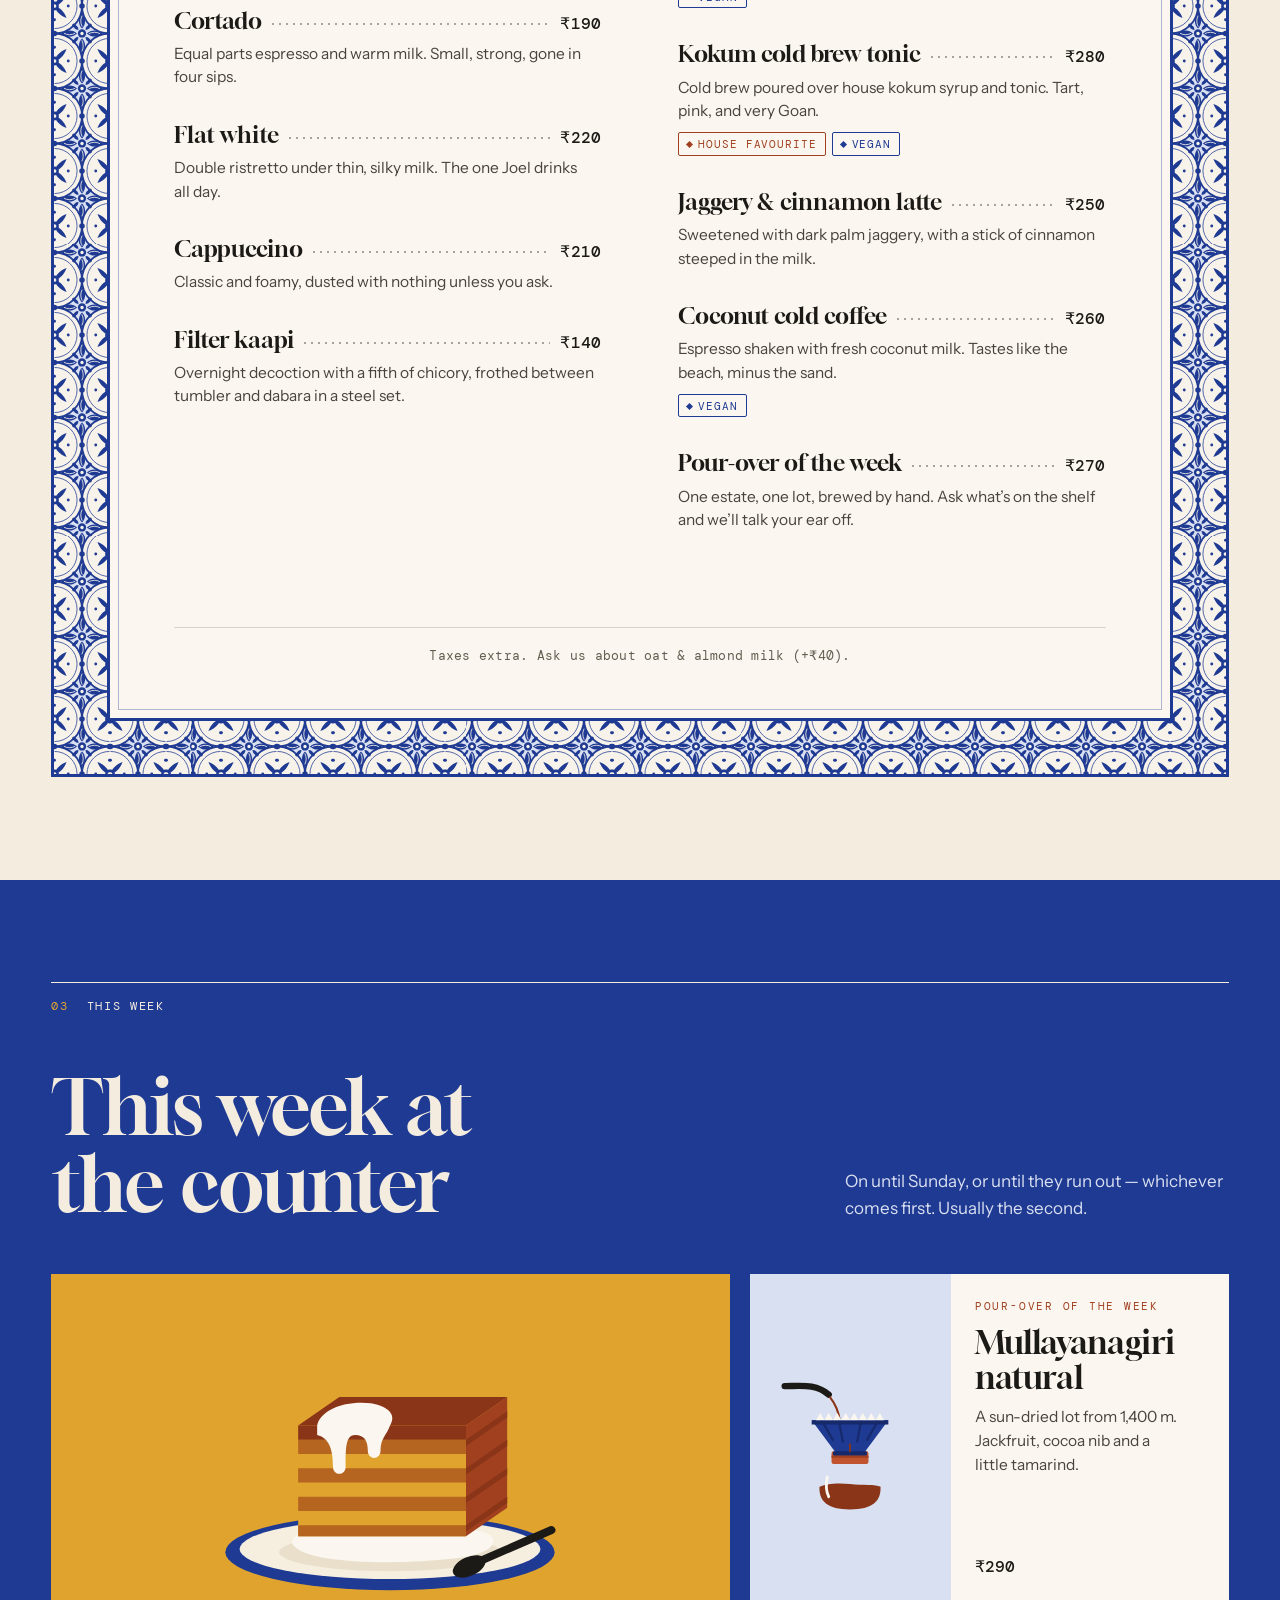
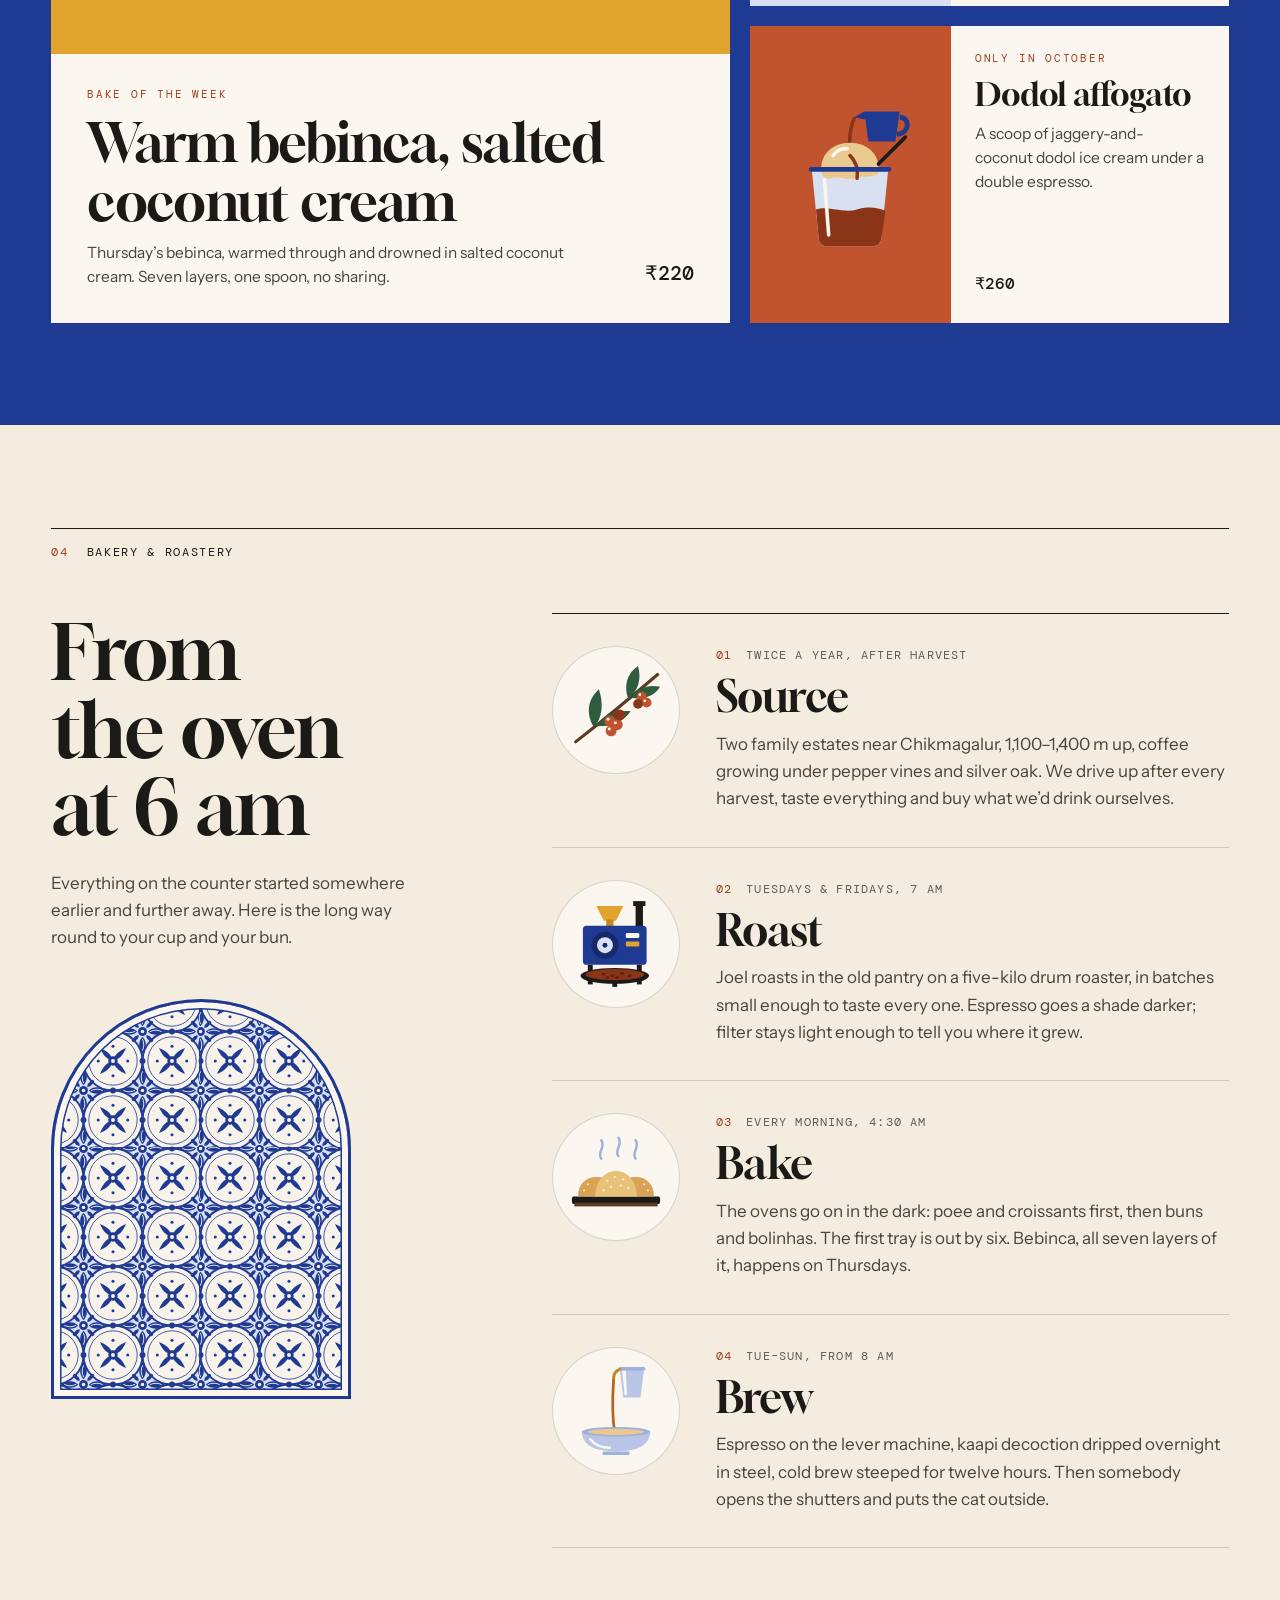
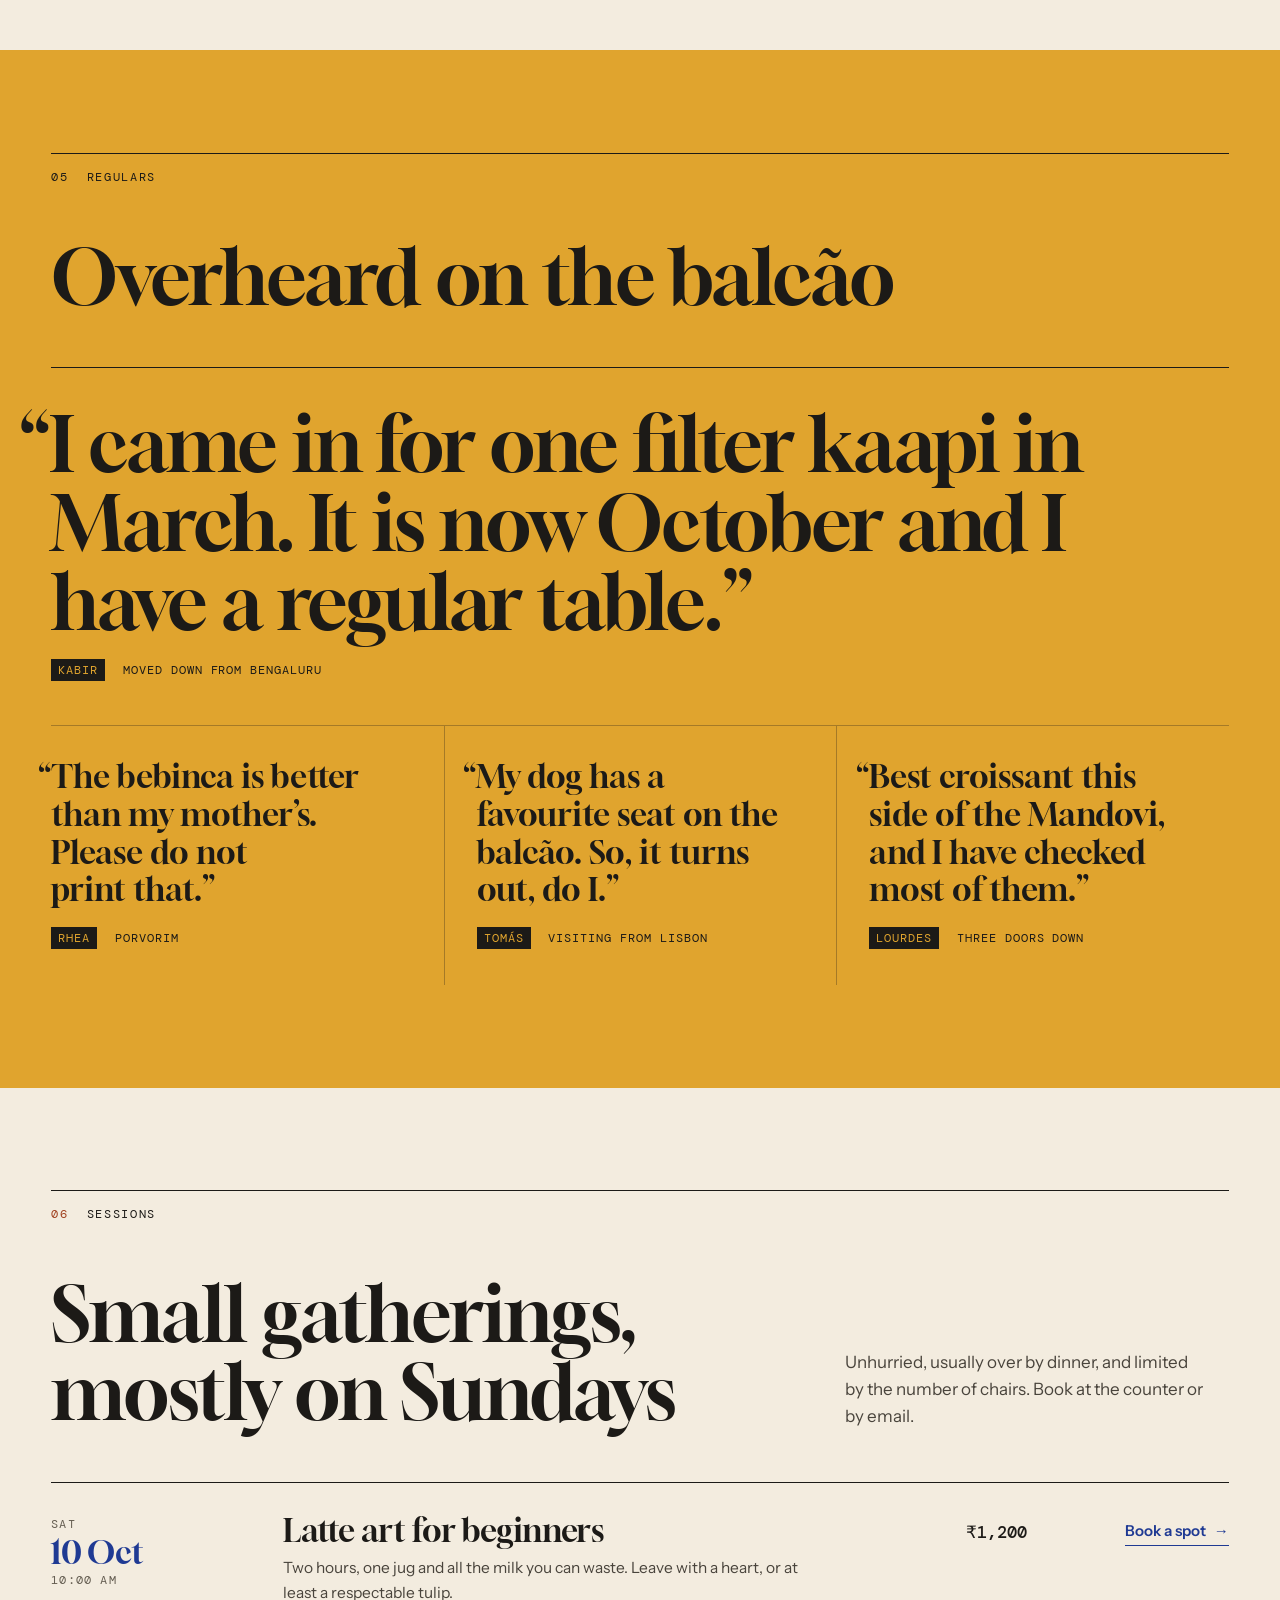
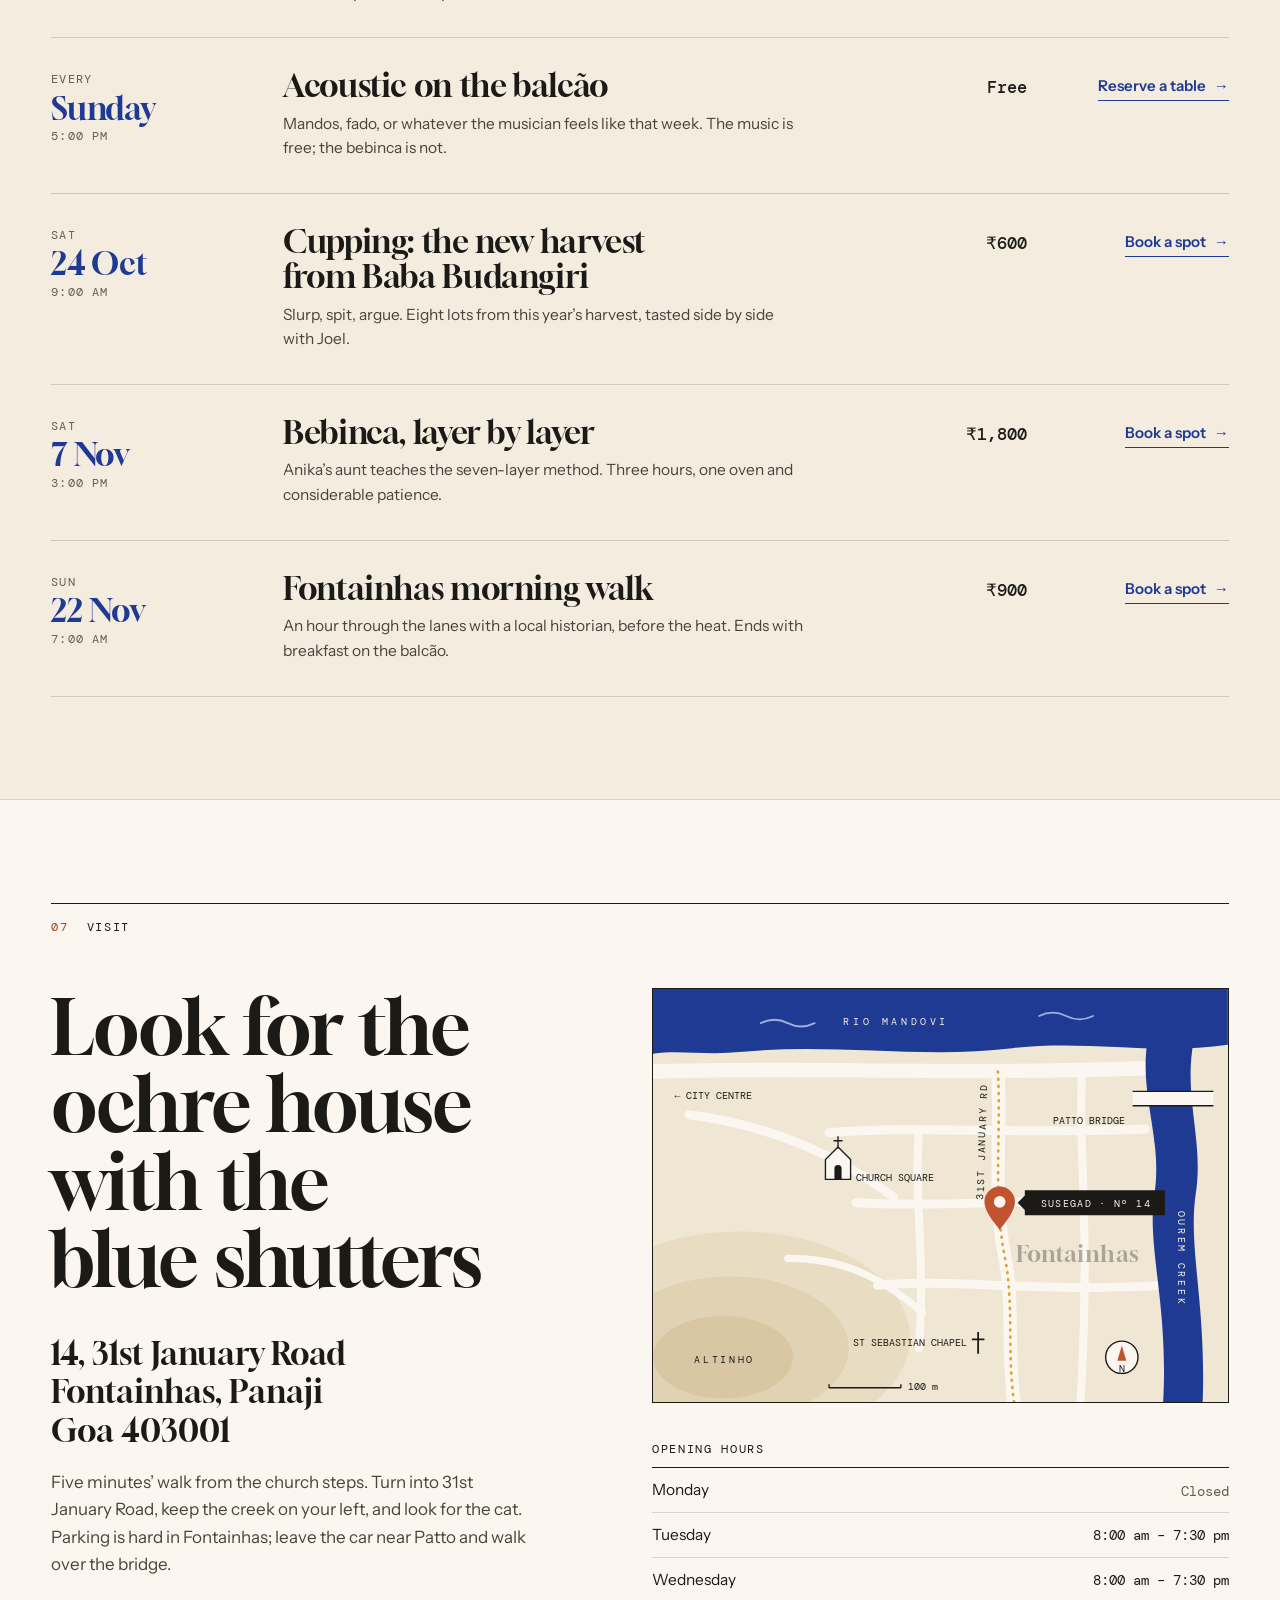
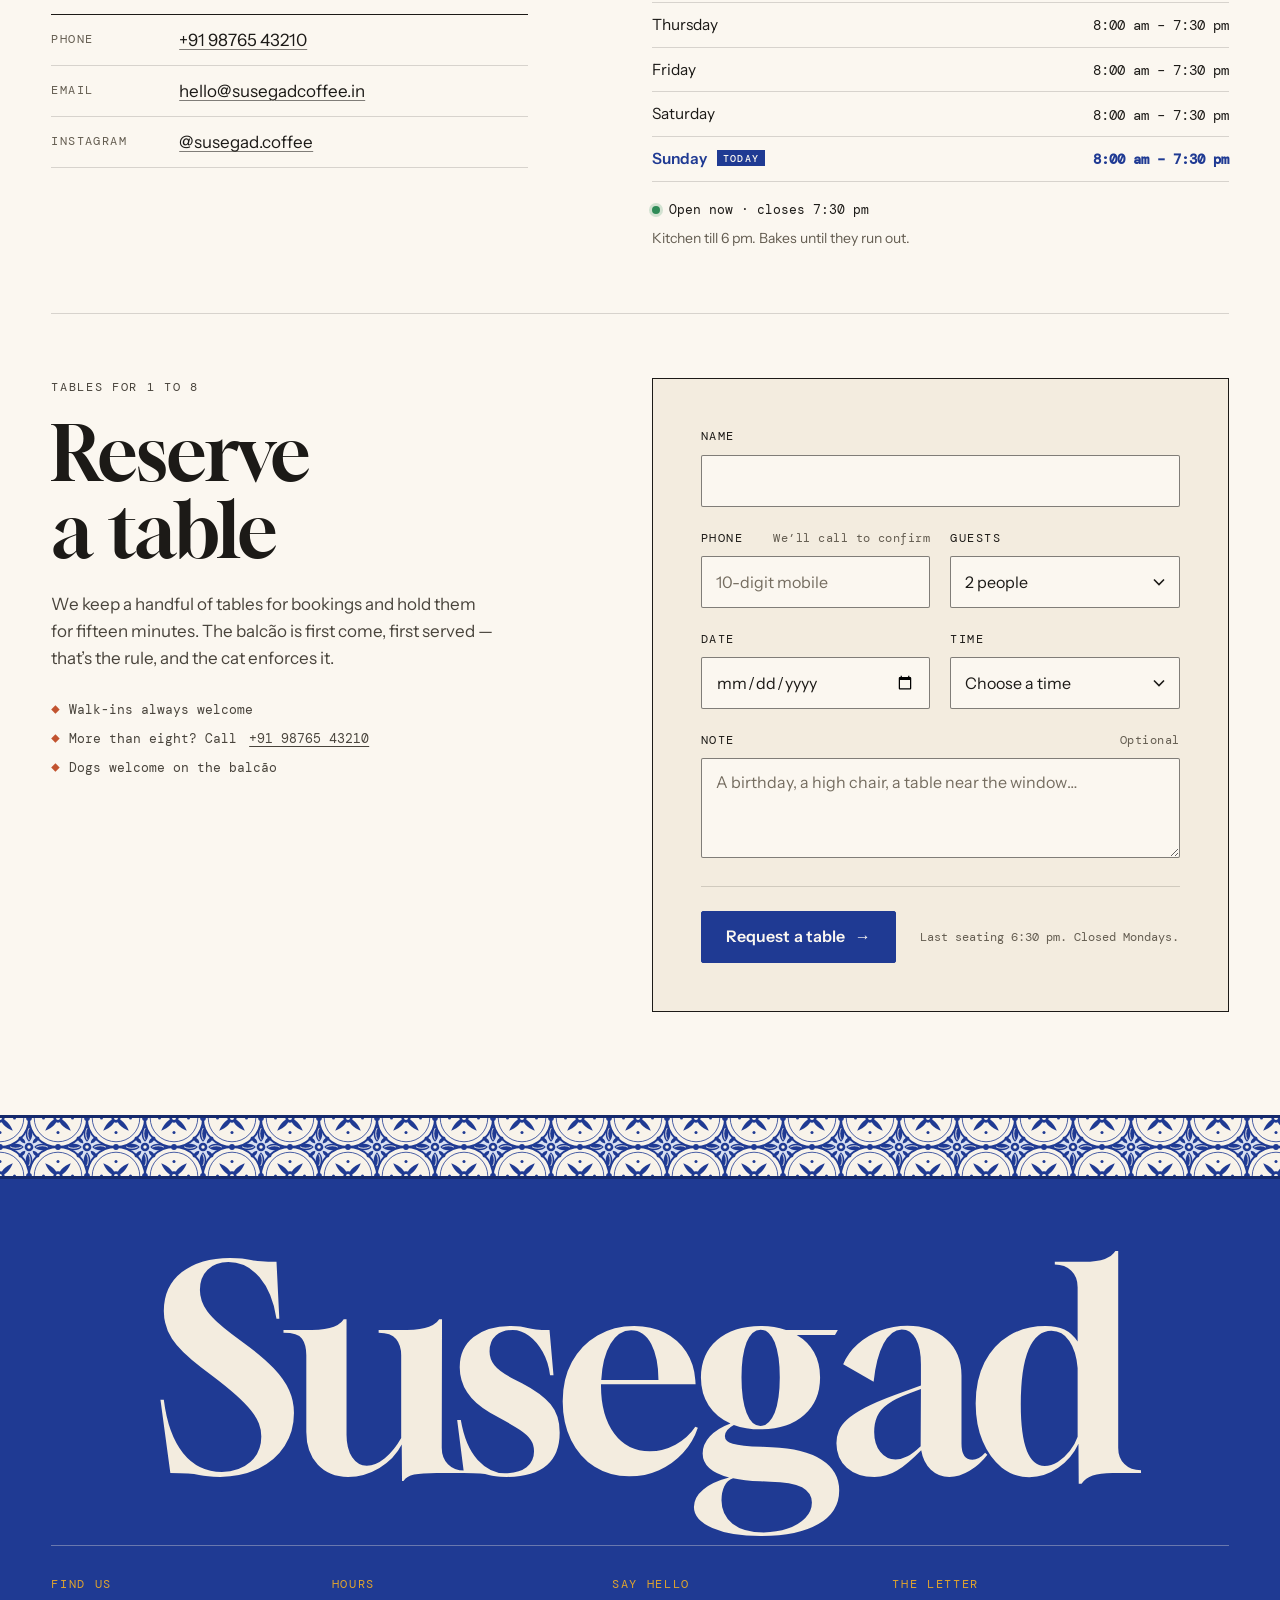
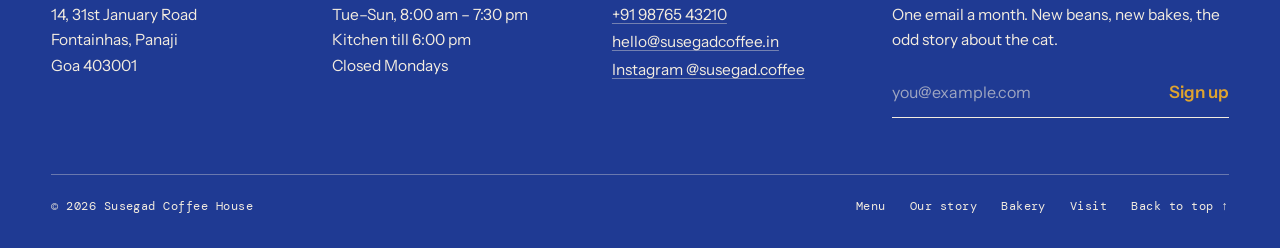
==== commit 21c9b7c4: "Keep map labels clear of 31st January Road Co-Authored-By: Claude Opus 5.5 <noreply@anthropic.com> C" ====
--- a/index.html
+++ b/index.html
@@ -811,7 +811,7 @@
                   <path d="M-4 22V10A4 4 0 0 1 4 10V22" fill="#1C1A17"/>
                 </g>
                 <!-- chapel -->
-                <g transform="translate(436 396)">
+                <g transform="translate(362 394)">
                   <path d="M0-12V12M-7-4H7" stroke="#1C1A17" stroke-width="2"/>
                 </g>
                 <!-- compass -->
@@ -827,7 +827,7 @@
                   <text x="526" y="150" text-anchor="end">PATTO BRIDGE</text>
                   <text x="226" y="214">CHURCH SQUARE</text>
                   <text x="24" y="122">← CITY CENTRE</text>
-                  <text x="424" y="400" text-anchor="end">ST SEBASTIAN CHAPEL</text>
+                  <text x="350" y="398" text-anchor="end">ST SEBASTIAN CHAPEL</text>
                   <text x="46" y="416" letter-spacing="3">ALTINHO</text>
                   <text x="370" y="170" transform="rotate(-88 370 170)" text-anchor="middle" letter-spacing="2">31ST JANUARY RD</text>
                 </g>
@@ -842,7 +842,7 @@
                   <text x="87" y="18.5" text-anchor="middle" class="map__tag">SUSEGAD · Nº 14</text>
                 </g>
                 <!-- scale -->
-                <g transform="translate(300 444)" class="map__label">
+                <g transform="translate(196 444)" class="map__label">
                   <path d="M0 0H80M0-4V0M80-4V0" stroke="#1C1A17" stroke-width="1.5" fill="none"/>
                   <text x="88" y="3">100 m</text>
                 </g>
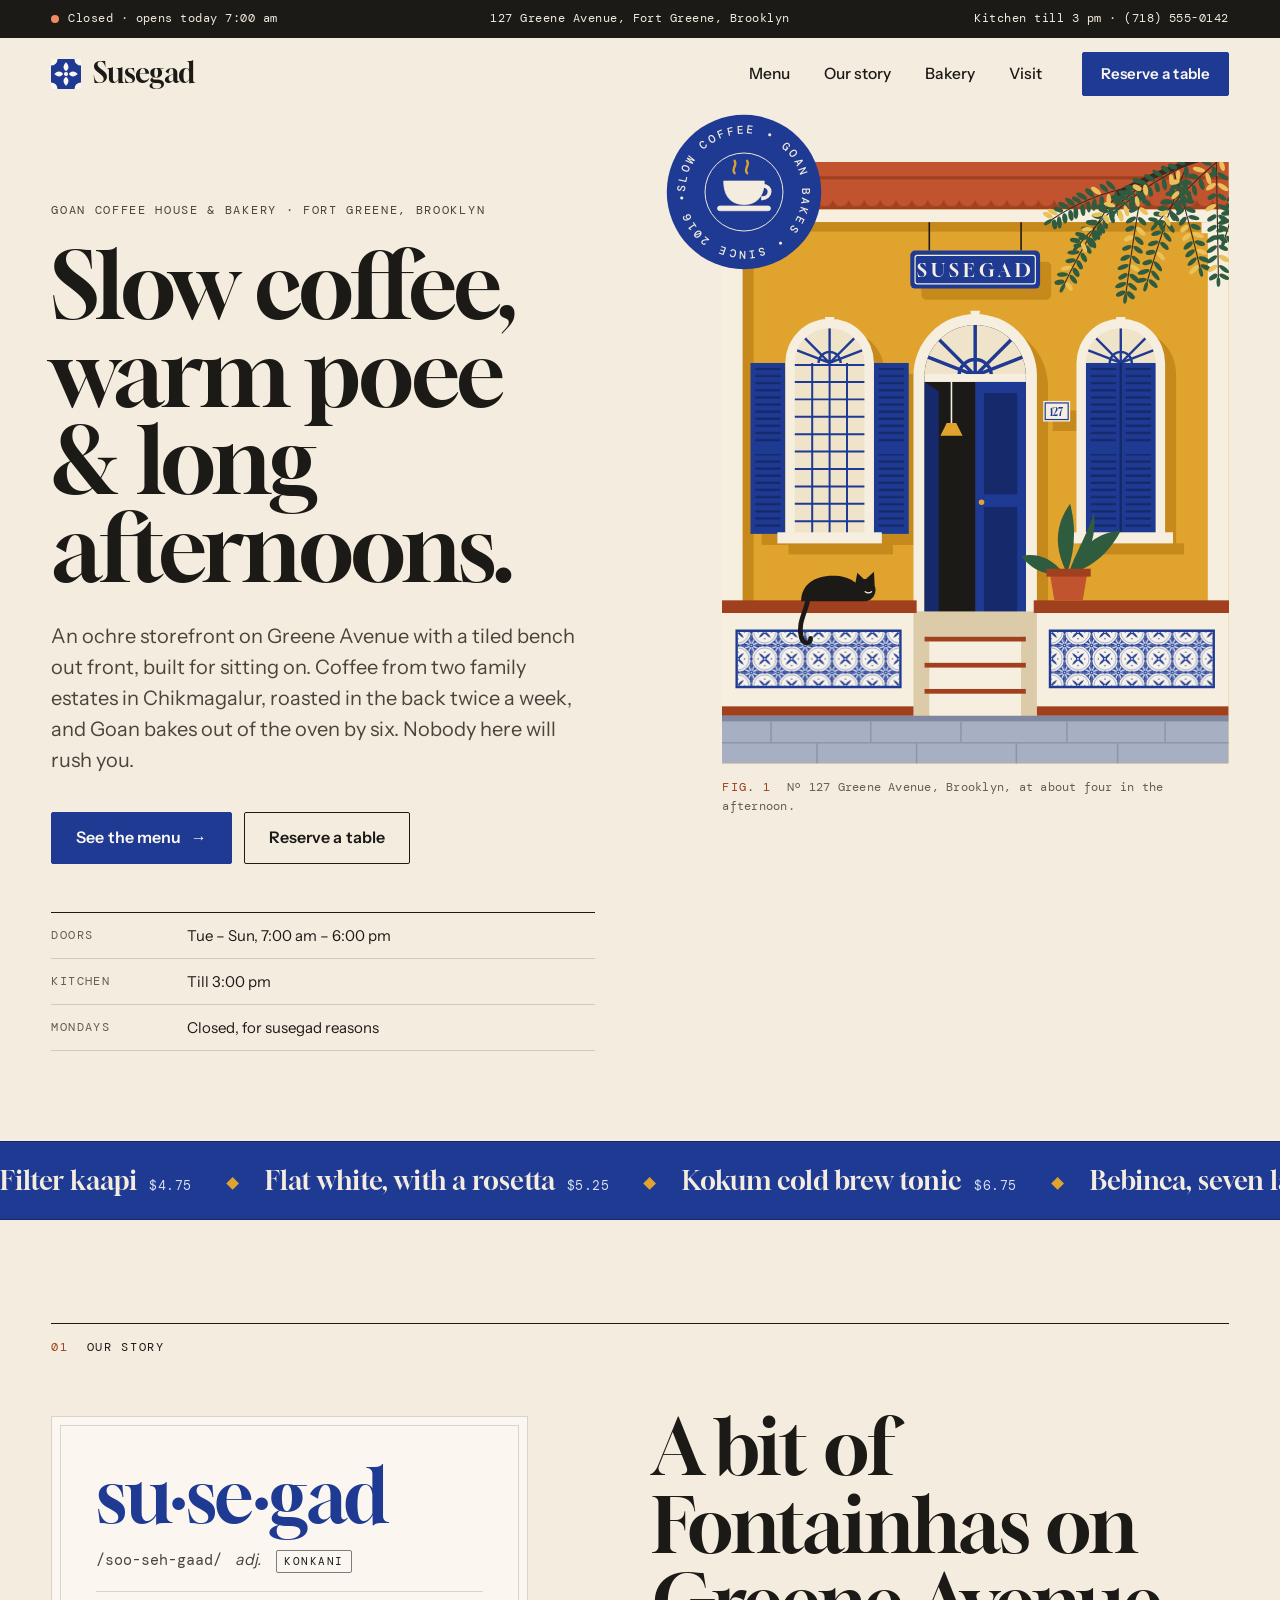
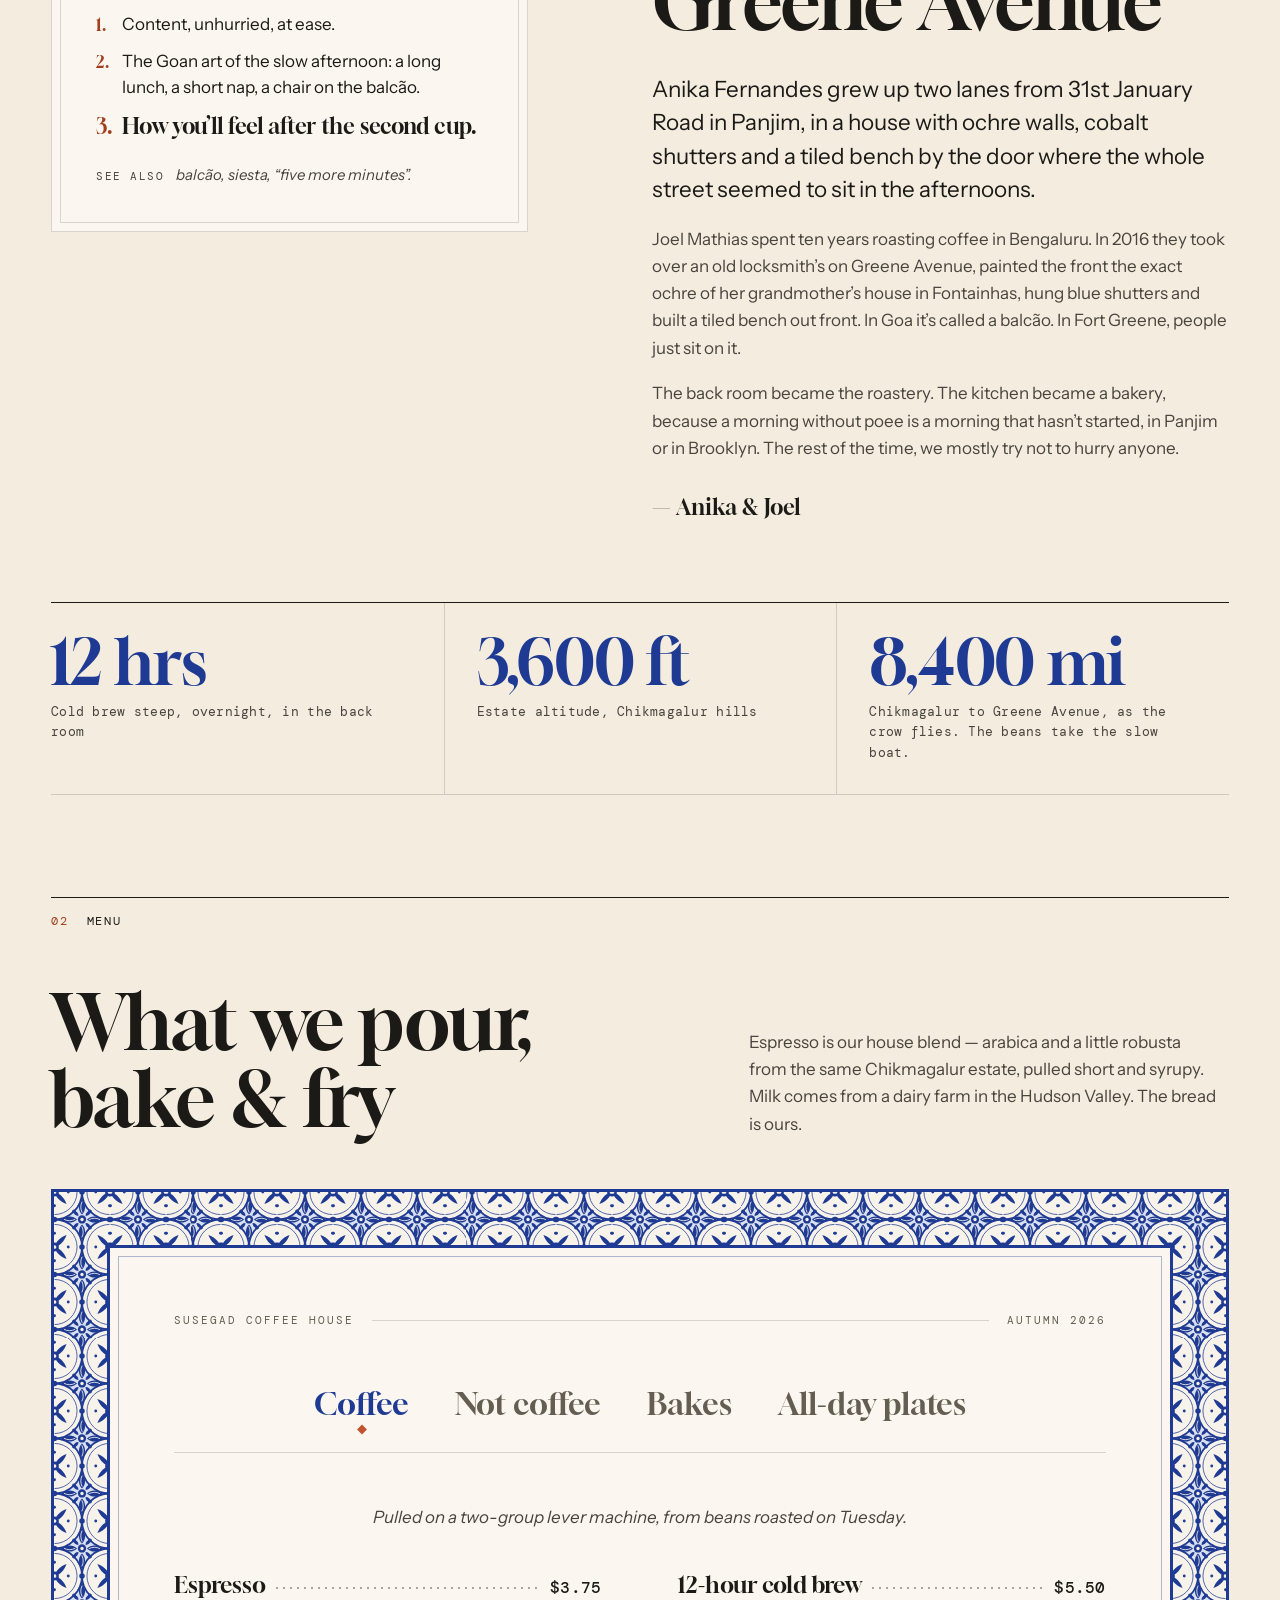
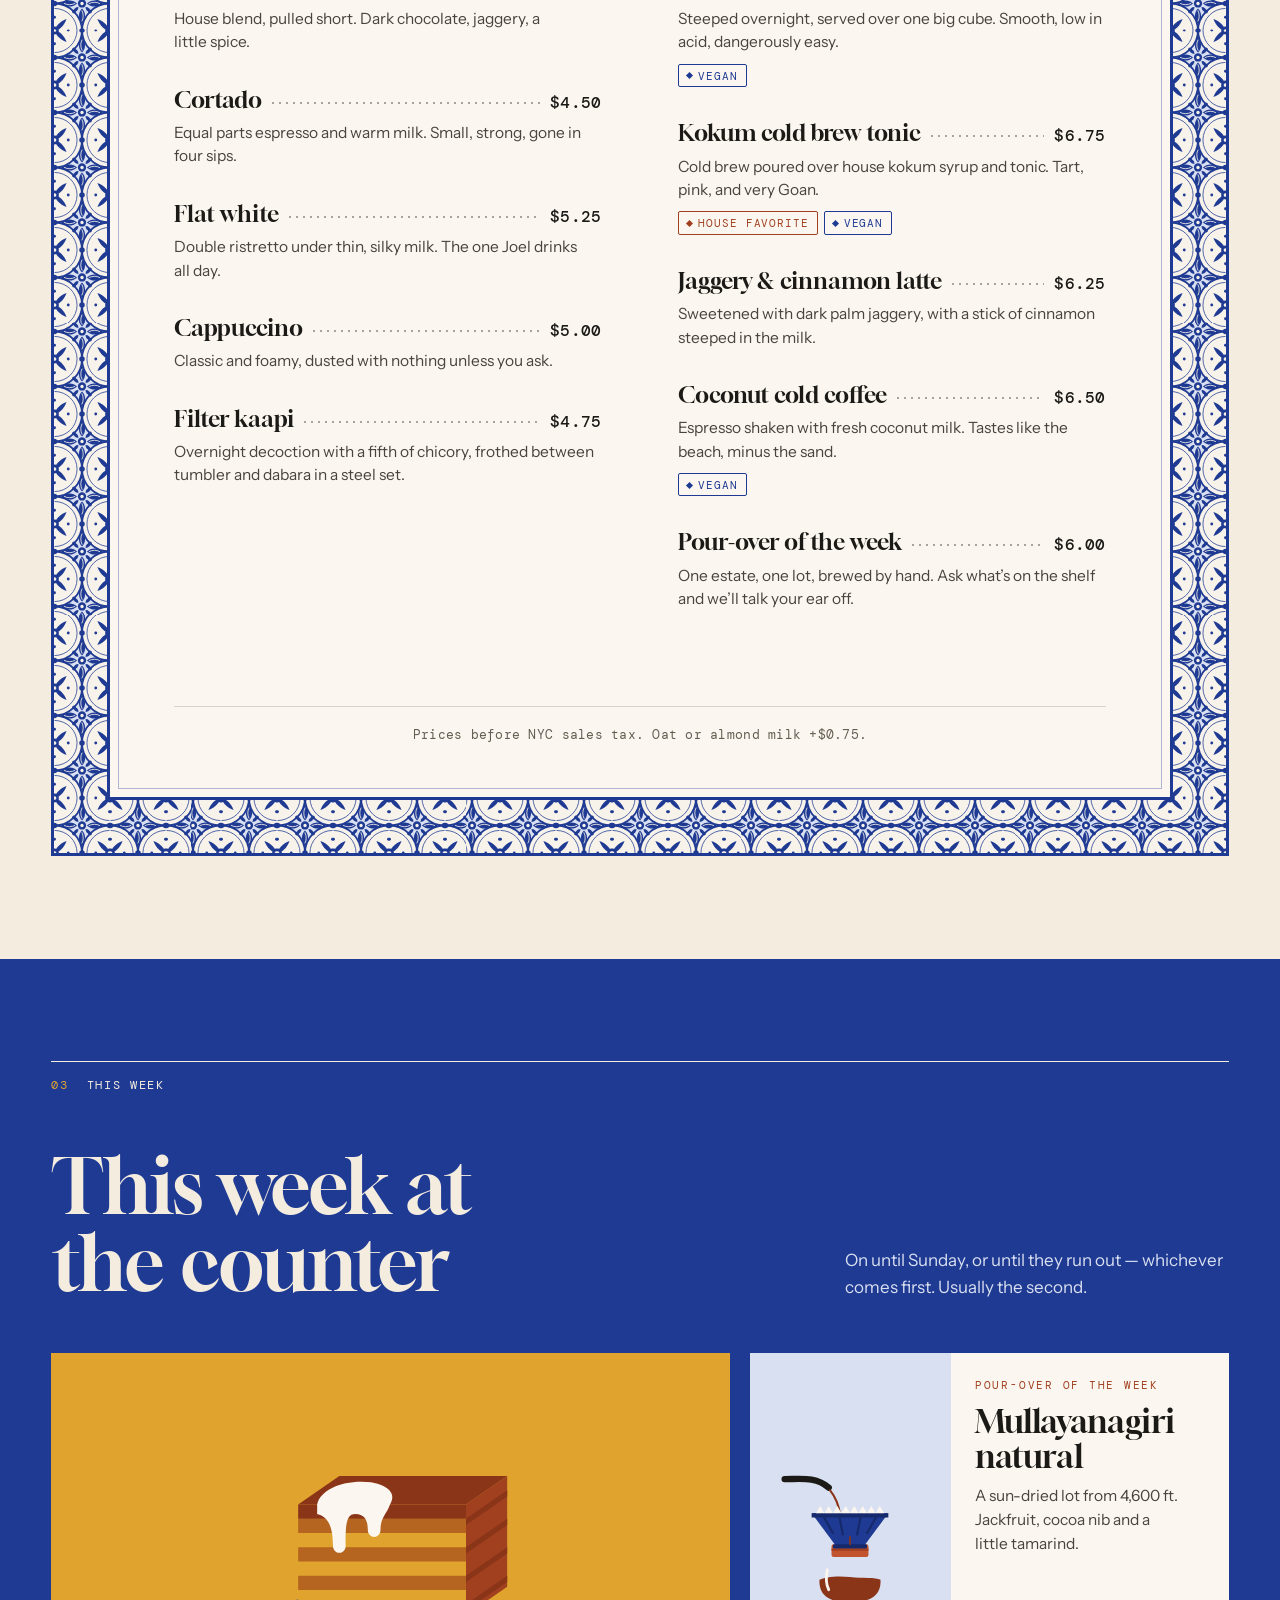
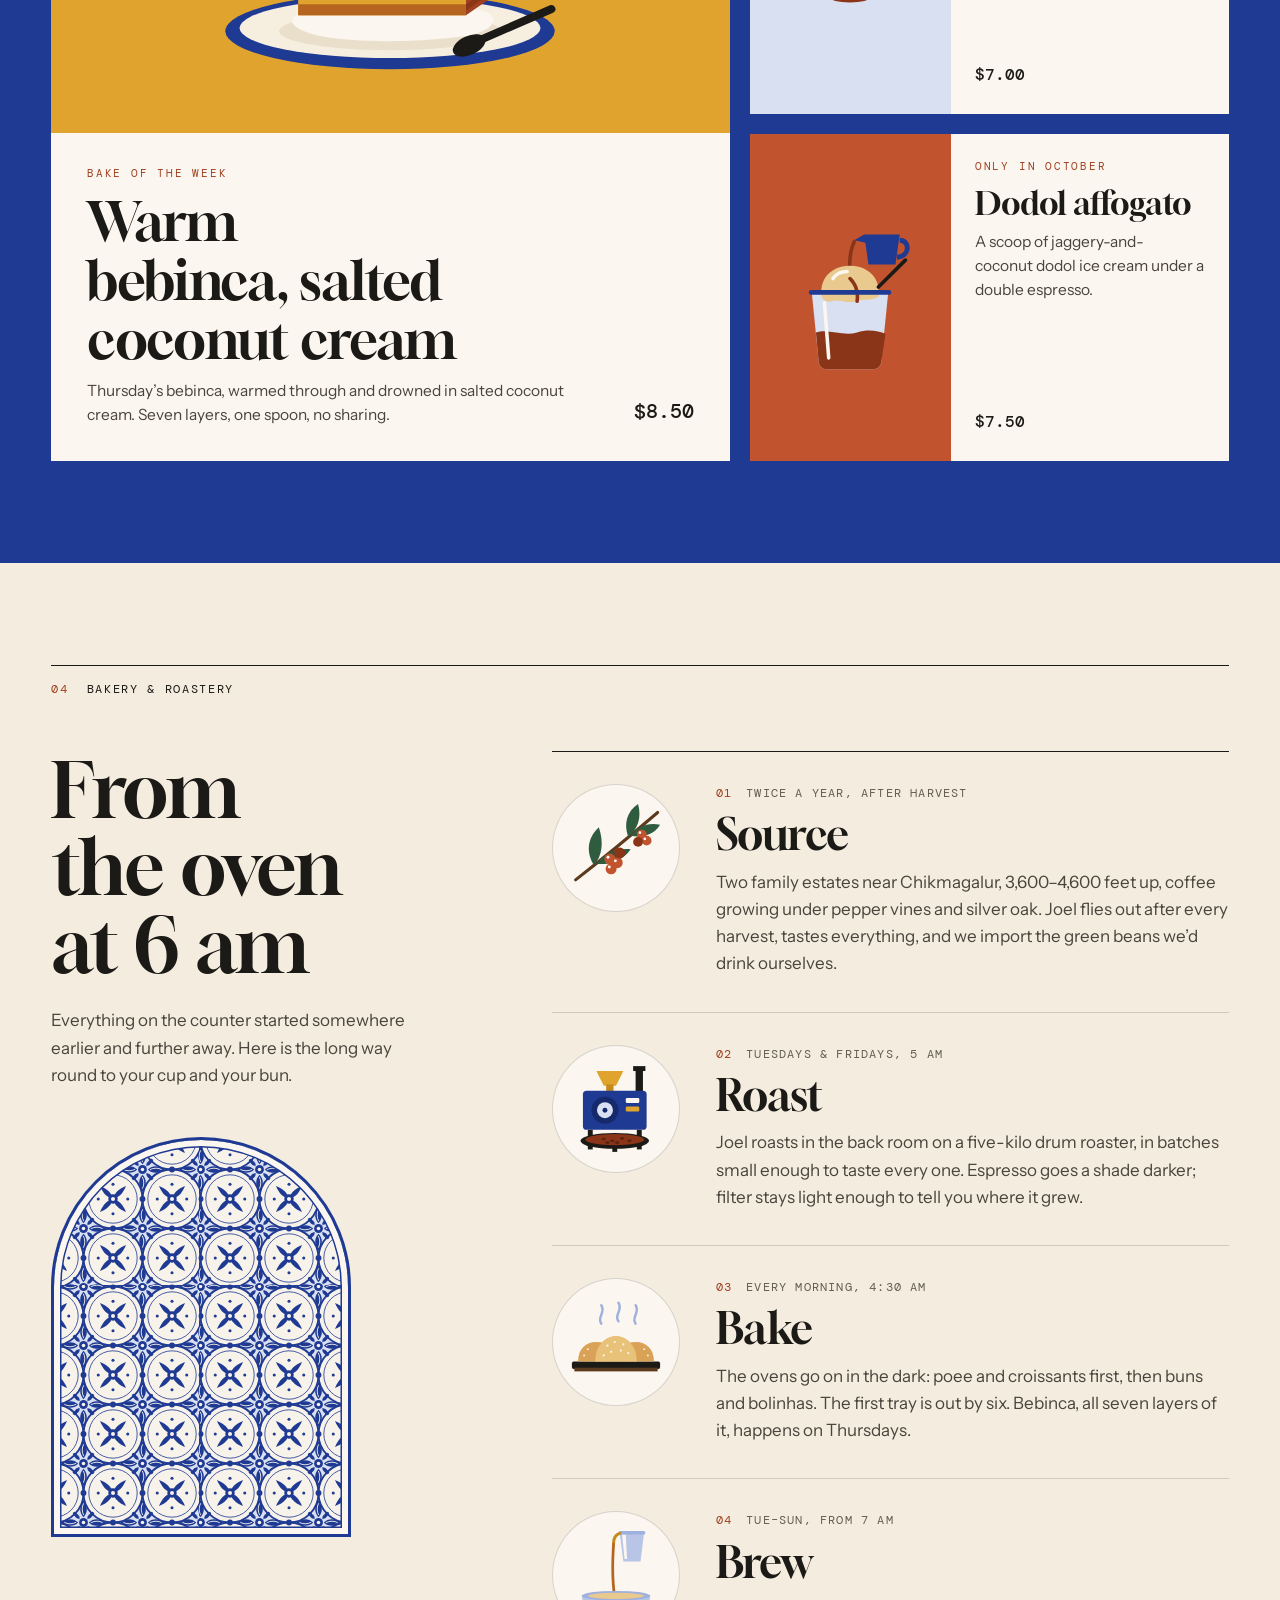
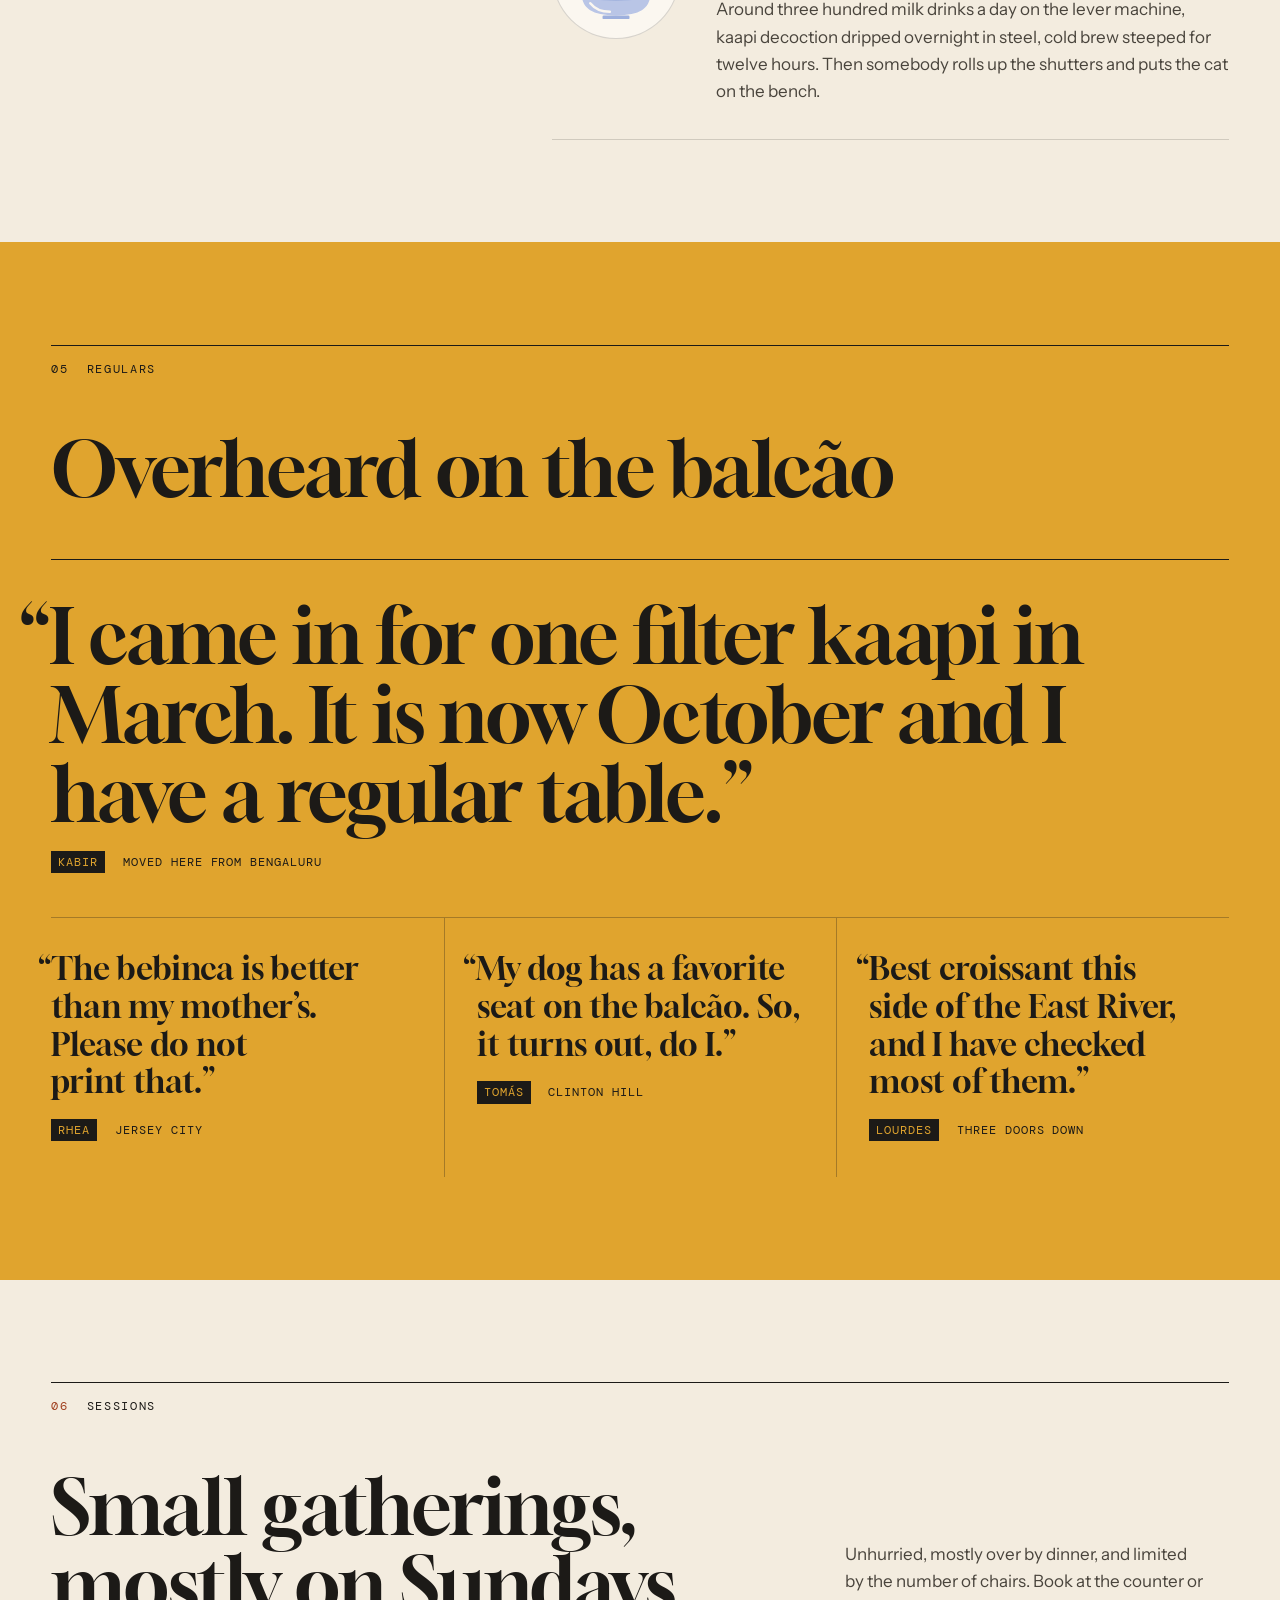
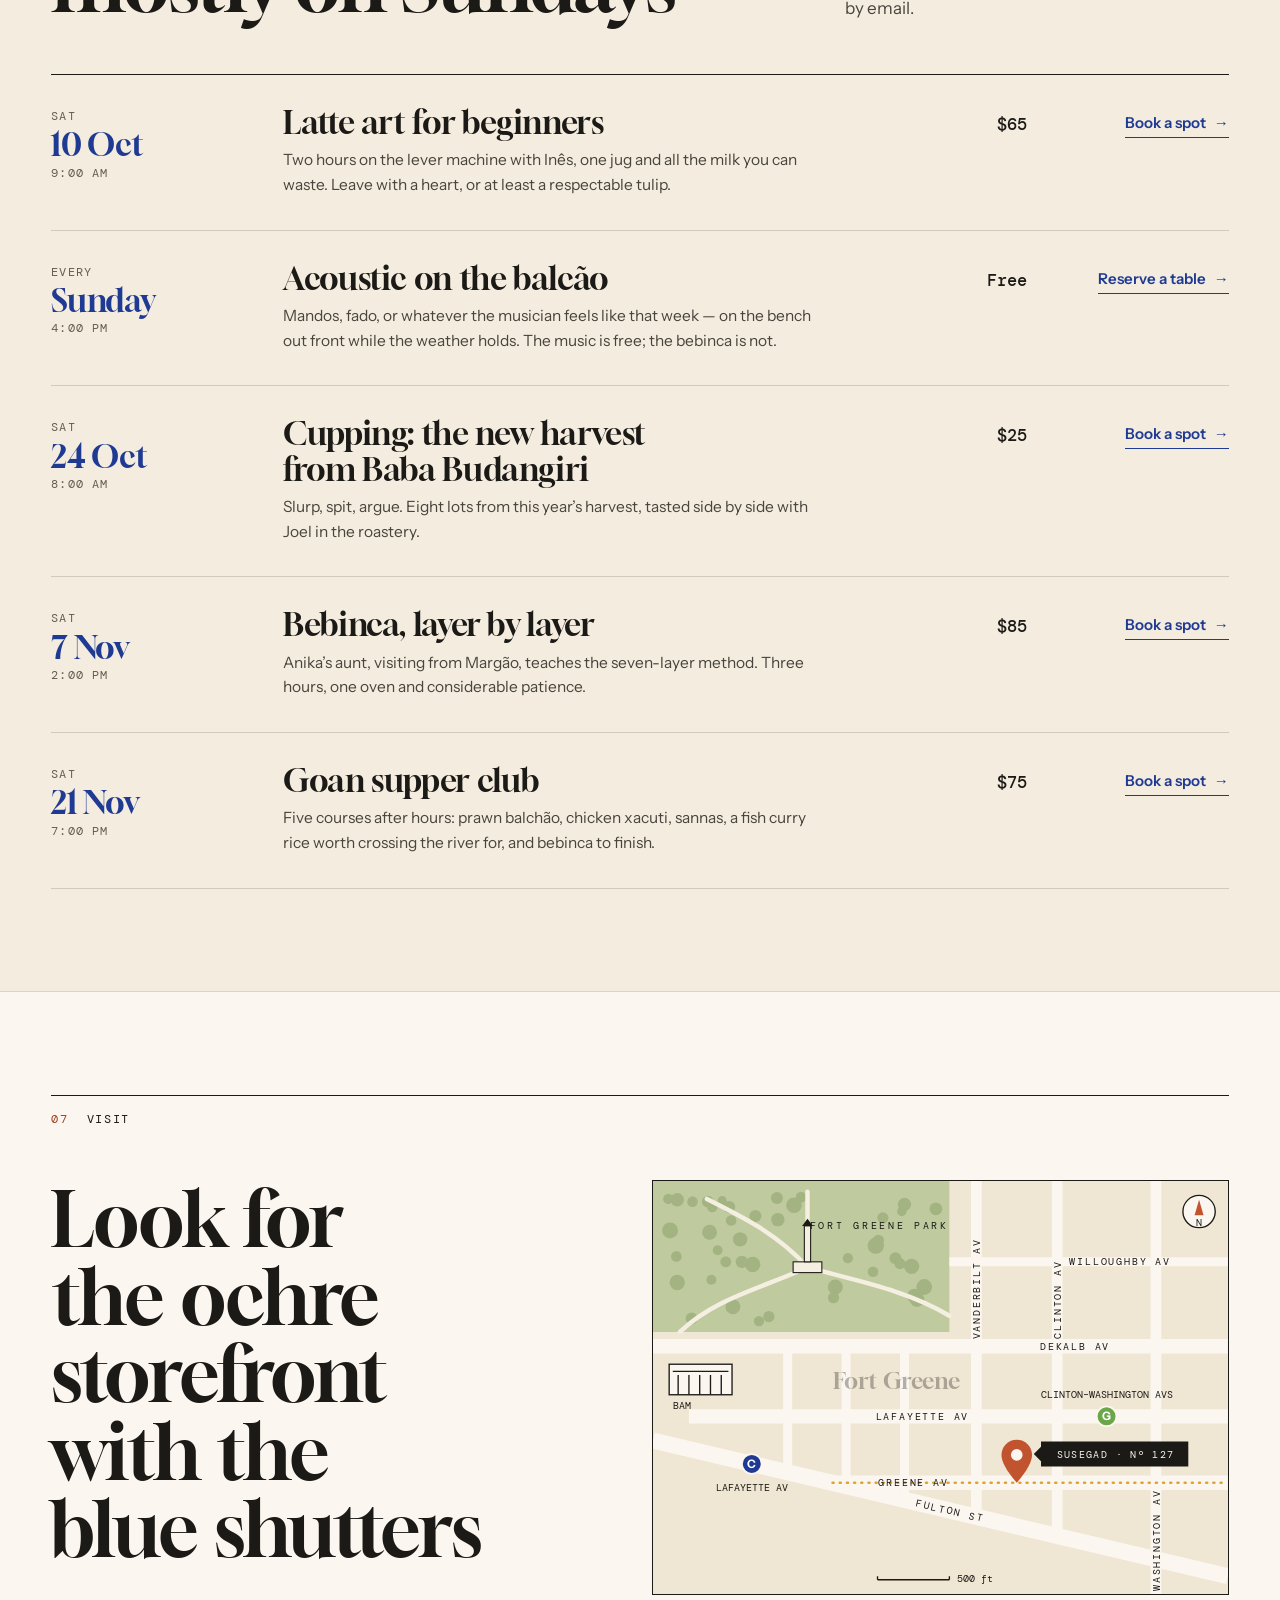
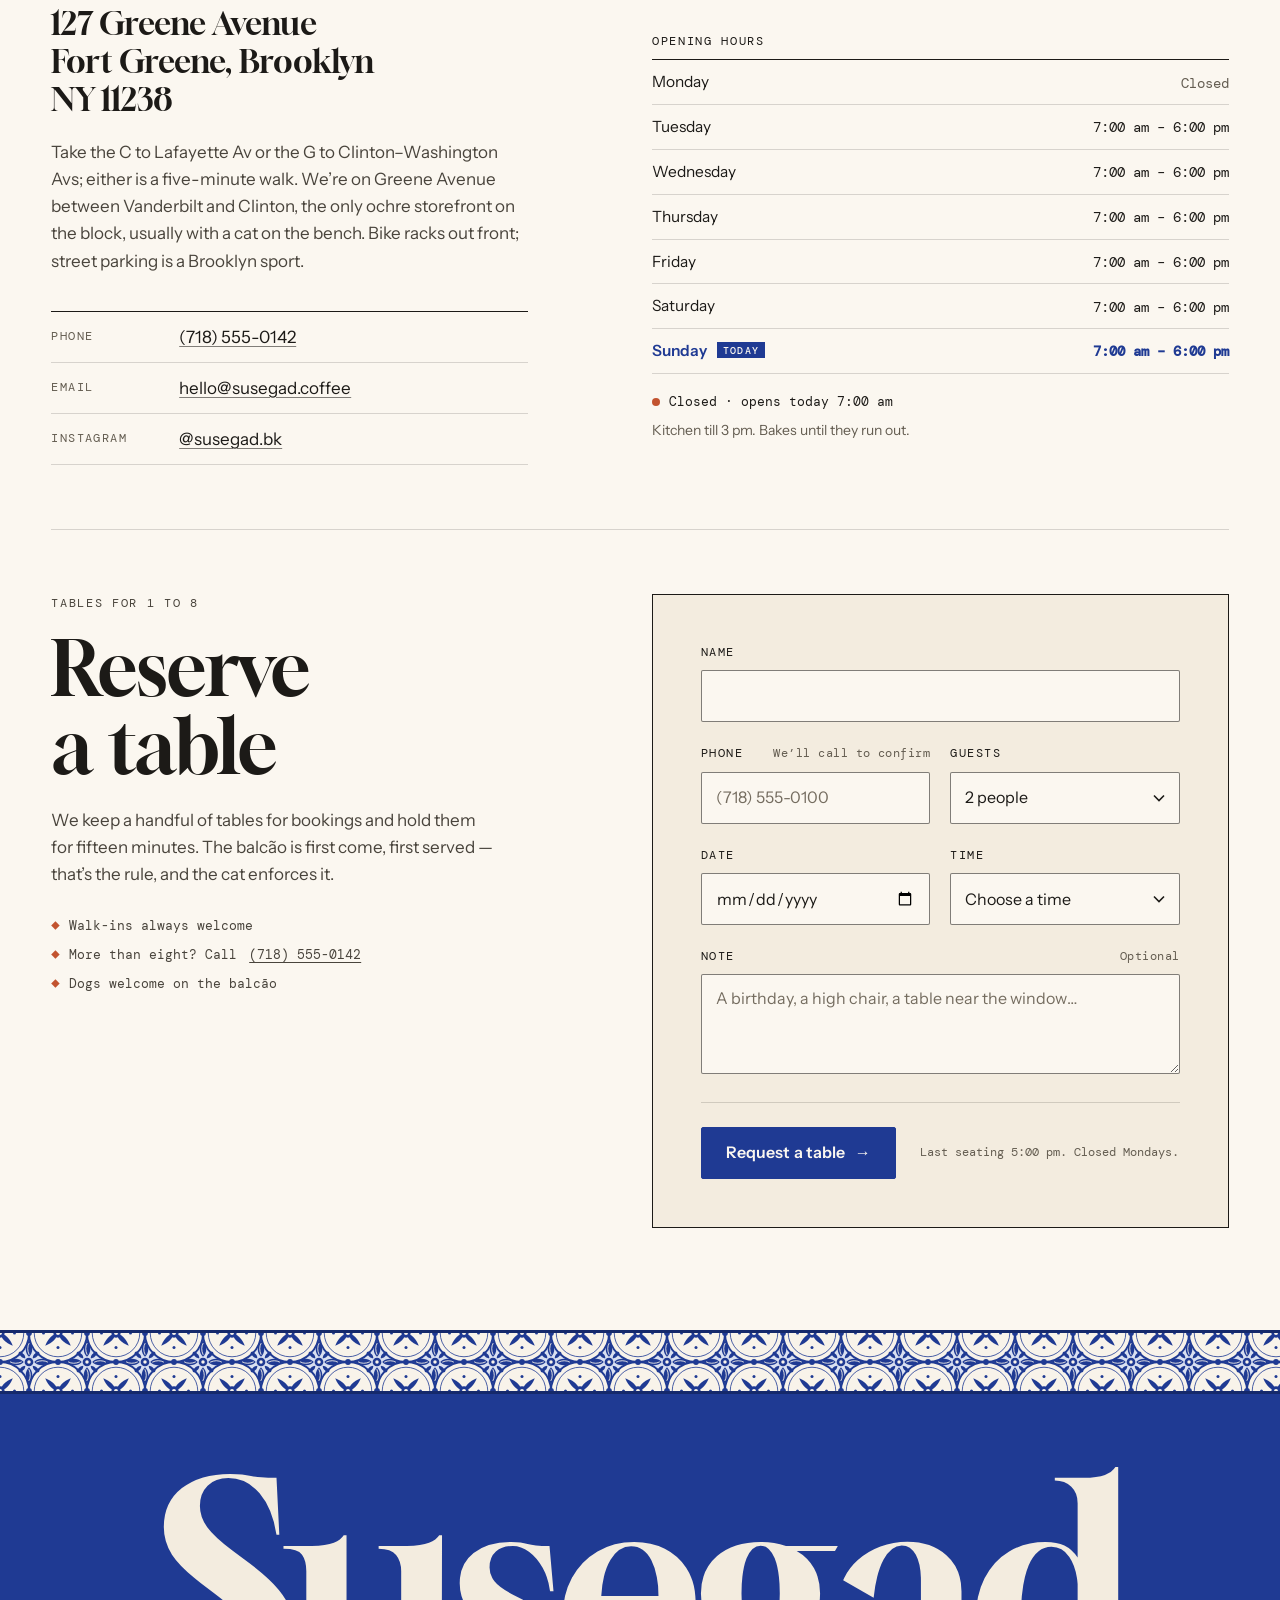
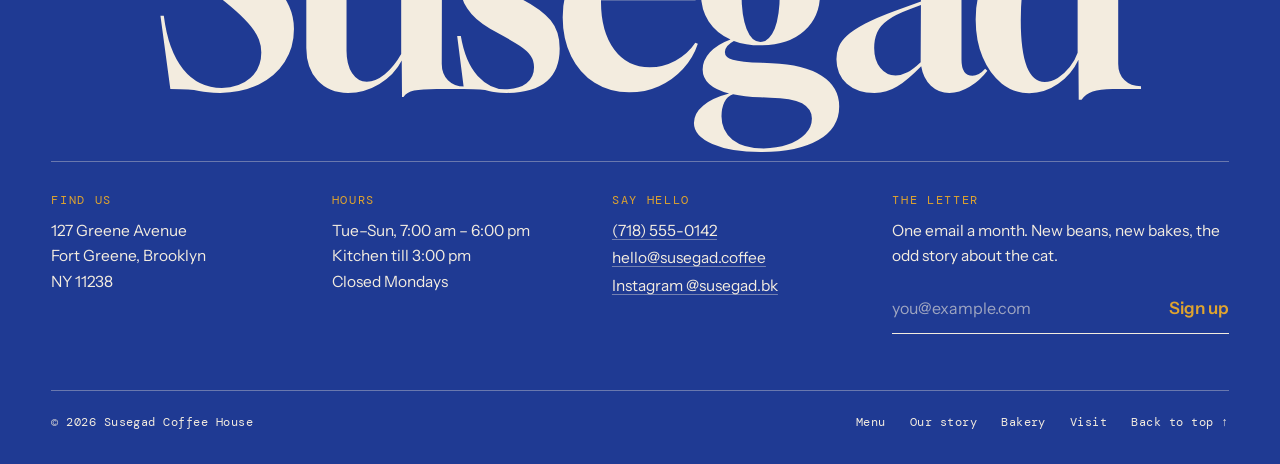
==== commit 9dda6458: "Move Susegad to Fort Greene, Brooklyn and price in US dollars The café is now a Goan coffee house on" ====
--- a/index.html
+++ b/index.html
@@ -1,27 +1,27 @@
 <!doctype html>
-<html lang="en-IN">
+<html lang="en-US">
 <head>
   <meta charset="utf-8">
   <meta name="viewport" content="width=device-width, initial-scale=1">
-  <title>Susegad — Coffee House &amp; Bakery in Fontainhas, Panjim</title>
-  <meta name="description" content="Slow coffee, Goan bakes and long afternoons in an old ochre house in Fontainhas, Panaji. Small-batch Chikmagalur coffee, poee out of the oven at 6 am, bebinca on Thursdays. Open Tuesday to Sunday.">
+  <title>Susegad — Goan Coffee House &amp; Bakery in Fort Greene, Brooklyn</title>
+  <meta name="description" content="A Goan coffee house and bakery on Greene Avenue in Fort Greene, Brooklyn. Small-batch Chikmagalur coffee, poee out of the oven by 6 am, latte art all day and local artists on the walls. Open Tuesday to Sunday.">
   <meta name="theme-color" content="#1F3A93">
-  <link rel="canonical" href="https://susegadcoffee.in/">
+  <link rel="canonical" href="https://susegad.coffee/">
 
   <meta property="og:type" content="website">
   <meta property="og:site_name" content="Susegad Coffee House">
-  <meta property="og:title" content="Susegad — Coffee House &amp; Bakery, Fontainhas">
-  <meta property="og:description" content="Slow coffee, warm poee and long afternoons in an old ochre house in Panjim’s Latin quarter.">
-  <meta property="og:url" content="https://susegadcoffee.in/">
-  <meta property="og:image" content="https://susegadcoffee.in/assets/og-image.png">
+  <meta property="og:title" content="Susegad — Goan Coffee House &amp; Bakery, Fort Greene">
+  <meta property="og:description" content="Slow coffee, warm poee and long afternoons in an ochre Goan storefront on Greene Avenue, Brooklyn.">
+  <meta property="og:url" content="https://susegad.coffee/">
+  <meta property="og:image" content="https://susegad.coffee/assets/og-image.png">
   <meta property="og:image:width" content="1200">
   <meta property="og:image:height" content="630">
-  <meta property="og:image:alt" content="Illustration of Susegad’s ochre house front with blue shutters and a tiled porch.">
-  <meta property="og:locale" content="en_IN">
+  <meta property="og:image:alt" content="Illustration of Susegad’s ochre storefront with blue shutters and a tiled bench out front.">
+  <meta property="og:locale" content="en_US">
   <meta name="twitter:card" content="summary_large_image">
-  <meta name="twitter:title" content="Susegad — Coffee House &amp; Bakery, Fontainhas">
-  <meta name="twitter:description" content="Slow coffee, warm poee and long afternoons in an old ochre house in Panjim’s Latin quarter.">
-  <meta name="twitter:image" content="https://susegadcoffee.in/assets/og-image.png">
+  <meta name="twitter:title" content="Susegad — Goan Coffee House &amp; Bakery, Fort Greene">
+  <meta name="twitter:description" content="Slow coffee, warm poee and long afternoons in an ochre Goan storefront on Greene Avenue, Brooklyn.">
+  <meta name="twitter:image" content="https://susegad.coffee/assets/og-image.png">
 
   <link rel="icon" href="assets/favicon.svg" type="image/svg+xml">
   <link rel="apple-touch-icon" href="assets/apple-touch-icon.png">
@@ -36,25 +36,25 @@
     "@context": "https://schema.org",
     "@type": "CafeOrCoffeeShop",
     "name": "Susegad Coffee House",
-    "url": "https://susegadcoffee.in/",
-    "image": "https://susegadcoffee.in/assets/og-image.png",
-    "telephone": "+91 98765 43210",
-    "email": "hello@susegadcoffee.in",
+    "url": "https://susegad.coffee/",
+    "image": "https://susegad.coffee/assets/og-image.png",
+    "telephone": "+1-718-555-0142",
+    "email": "hello@susegad.coffee",
     "servesCuisine": ["Coffee", "Goan", "Bakery"],
-    "priceRange": "₹₹",
+    "priceRange": "$$",
     "address": {
       "@type": "PostalAddress",
-      "streetAddress": "14, 31st January Road, Fontainhas",
-      "addressLocality": "Panaji",
-      "addressRegion": "Goa",
-      "postalCode": "403001",
-      "addressCountry": "IN"
+      "streetAddress": "127 Greene Avenue",
+      "addressLocality": "Brooklyn",
+      "addressRegion": "NY",
+      "postalCode": "11238",
+      "addressCountry": "US"
     },
     "openingHoursSpecification": [{
       "@type": "OpeningHoursSpecification",
       "dayOfWeek": ["Tuesday", "Wednesday", "Thursday", "Friday", "Saturday", "Sunday"],
-      "opens": "08:00",
-      "closes": "19:30"
+      "opens": "07:00",
+      "closes": "18:00"
     }],
     "acceptsReservations": true
   }
@@ -69,11 +69,11 @@
       <p class="topbar__status">
         <span class="status" data-status>
           <span class="status__dot" aria-hidden="true"></span>
-          <span class="status__text">Tue–Sun · 8:00 am – 7:30 pm</span>
+          <span class="status__text">Tue–Sun · 7:00 am – 6:00 pm</span>
         </span>
       </p>
-      <p class="topbar__address">14, 31st January Road, Fontainhas, Panaji</p>
-      <p class="topbar__extra">Kitchen till 6 pm · <a href="tel:+919876543210">+91&nbsp;98765&nbsp;43210</a></p>
+      <p class="topbar__address">127 Greene Avenue, Fort Greene, Brooklyn</p>
+      <p class="topbar__extra">Kitchen till 3 pm · <a href="tel:+17185550142">(718)&nbsp;555-0142</a></p>
     </div>
   </div>
 
@@ -108,8 +108,8 @@
           <a class="btn btn--primary nav__cta" href="#reserve">Reserve a table</a>
           <div class="nav__aside">
             <div class="tile-band nav__tiles" aria-hidden="true"></div>
-            <p>14, 31st January Road<br>Fontainhas, Panaji</p>
-            <p><span class="status" data-status><span class="status__dot" aria-hidden="true"></span><span class="status__text">Tue–Sun · 8:00 am – 7:30 pm</span></span></p>
+            <p>127 Greene Avenue<br>Fort Greene, Brooklyn</p>
+            <p><span class="status" data-status><span class="status__dot" aria-hidden="true"></span><span class="status__text">Tue–Sun · 7:00 am – 6:00 pm</span></span></p>
           </div>
         </div>
       </nav>
@@ -122,9 +122,9 @@
     <section class="hero" id="top" aria-labelledby="hero-title">
       <div class="wrap hero__grid">
         <div class="hero__copy">
-          <p class="eyebrow">Coffee house &amp; bakery <span aria-hidden="true">·</span> Fontainhas, Panjim</p>
+          <p class="eyebrow">Goan coffee house &amp; bakery <span aria-hidden="true">·</span> Fort Greene, Brooklyn</p>
           <h1 class="hero__title" id="hero-title">Slow coffee, warm poee &amp; long afternoons.</h1>
-          <p class="hero__lede">An old ochre house in Panjim’s Latin quarter, a balcão built for sitting on, and coffee from two family estates in Chikmagalur, roasted in the back room twice a week. The first poee comes out at six. Nobody here will rush you.</p>
+          <p class="hero__lede">An ochre storefront on Greene Avenue with a tiled bench out front, built for sitting on. Coffee from two family estates in Chikmagalur, roasted in the back twice a week, and Goan bakes out of the oven by six. Nobody here will rush you.</p>
           <div class="hero__actions">
             <a class="btn btn--primary" href="#menu">See the menu <span class="btn__arrow" aria-hidden="true">→</span></a>
             <a class="btn btn--ghost" href="#reserve">Reserve a table</a>
@@ -132,11 +132,11 @@
           <dl class="hours-card">
             <div class="hours-card__row">
               <dt>Doors</dt>
-              <dd>Tue – Sun, 8:00 am – 7:30 pm</dd>
+              <dd>Tue – Sun, 7:00 am – 6:00 pm</dd>
             </div>
             <div class="hours-card__row">
               <dt>Kitchen</dt>
-              <dd>Till 6:00 pm</dd>
+              <dd>Till 3:00 pm</dd>
             </div>
             <div class="hours-card__row">
               <dt>Mondays</dt>
@@ -148,7 +148,7 @@
         <figure class="hero__art">
           <svg class="facade" viewBox="0 0 640 760" role="img" aria-labelledby="facade-title facade-desc">
             <title id="facade-title">The front of Susegad</title>
-            <desc id="facade-desc">An ochre Portuguese-era house with a blue enamel sign reading Susegad, arched windows with cobalt shutters, an open door, blue-and-white tiled seats on the front porch, a potted plant, a palm frond and a black cat asleep on the seat.</desc>
+            <desc id="facade-desc">An ochre storefront painted like a Portuguese-era Goan house, with a blue enamel sign reading Susegad, arched windows with cobalt shutters, an open door, a blue-and-white tiled bench out front, a potted plant, a street tree and a black cat asleep on the bench.</desc>
             <defs>
               <pattern id="fx-slats" width="8" height="9" patternUnits="userSpaceOnUse"><rect width="8" height="9" fill="#1F3A93"/><rect y="6" width="8" height="3" fill="#15296B"/></pattern>
               <pattern id="fx-scallops" width="20" height="20" patternUnits="userSpaceOnUse" y="36"><rect width="20" height="10" fill="#C2532F"/><circle cx="10" cy="10" r="10" fill="#C2532F"/></pattern>
@@ -187,7 +187,7 @@
               <rect x="84" y="482" width="132" height="14"/>
               <rect x="452" y="482" width="132" height="14"/>
               <rect x="14" y="88" width="26" height="520"/>
-              <rect x="422" y="314" width="26" height="26"/>
+              <rect x="418" y="314" width="34" height="26"/>
             </g>
 
             <!-- pilasters -->
@@ -231,9 +231,9 @@
             <path d="M314 188h12l-2 16h-8Z" fill="#F6EEDF"/>
 
             <!-- house number tile -->
-            <rect x="410" y="302" width="26" height="26" fill="#F6EEDF"/>
-            <rect x="412.5" y="304.5" width="21" height="21" fill="none" stroke="#1F3A93" stroke-width="1.5"/>
-            <text x="423" y="321" text-anchor="middle" font-family="Gloock, Georgia, serif" font-size="13" fill="#1F3A93">14</text>
+            <rect x="406" y="302" width="34" height="26" fill="#F6EEDF"/>
+            <rect x="408.5" y="304.5" width="29" height="21" fill="none" stroke="#1F3A93" stroke-width="1.5"/>
+            <text x="423" y="320.5" text-anchor="middle" font-family="Gloock, Georgia, serif" font-size="12.5" fill="#1F3A93">127</text>
 
             <!-- enamel sign -->
             <path d="M262 76V112M378 76V112" stroke="#1C1A17" stroke-width="2"/>
@@ -255,10 +255,10 @@
             <rect x="262" y="600" width="116" height="100" fill="#F6EEDF"/>
             <g fill="#A0401F"><rect x="256" y="600" width="128" height="6"/><rect x="256" y="633" width="128" height="6"/><rect x="256" y="666" width="128" height="6"/></g>
 
-            <!-- street -->
-            <rect y="700" width="640" height="60" fill="#C2532F"/>
-            <rect y="700" width="640" height="8" fill="#A0401F"/>
-            <path d="M0 728H640M0 748H640M40 708V728M150 708V728M260 708V728M370 708V728M480 708V728M590 708V728M95 728V748M205 728V748M315 728V748M425 728V748M535 728V748M40 748V760M150 748V760M260 748V760M370 748V760M480 748V760M590 748V760" stroke="#B04826" stroke-width="2"/>
+            <!-- bluestone sidewalk -->
+            <rect y="700" width="640" height="60" fill="#A7AFC2"/>
+            <rect y="700" width="640" height="7" fill="#7F88A0"/>
+            <path d="M0 734H640M62 707V734M188 707V734M302 707V734M436 707V734M560 707V734M120 734V760M246 734V760M372 734V760M500 734V760" stroke="#8D96AD" stroke-width="2"/>
 
             <!-- the cat, asleep, tail over the edge -->
             <g fill="#1C1A17">
@@ -280,9 +280,11 @@
             <path d="M414 518h48l-6 36h-36Z" fill="#C2532F"/>
             <rect x="410" y="514" width="56" height="10" fill="#A0401F"/>
 
-            <!-- palm frond leaning in from the right -->
-            <path fill="#24452F" d="M663.3 -35.8Q644.3 -12.6 637.6 34.4Q654.0 -9.0 663.3 -35.8ZM663.3 -35.8Q638.3 -58.9 616.2 -43.9Q636.5 -48.7 663.3 -35.8ZM647.2 -32.0Q624.5 0.0 614.9 60.5Q634.4 3.5 647.2 -32.0ZM647.2 -32.0Q613.9 -59.7 585.1 -41.9Q612.2 -49.4 647.2 -32.0ZM631.3 -27.2Q607.9 13.6 597.7 86.4Q617.8 16.5 631.3 -27.2ZM631.3 -27.2Q590.6 -58.4 556.0 -37.8Q589.2 -48.1 631.3 -27.2ZM615.7 -21.4Q591.6 27.9 581.1 112.8Q601.7 30.5 615.7 -21.4ZM615.7 -21.4Q565.4 -52.4 523.8 -26.1Q564.9 -42.0 615.7 -21.4ZM600.3 -14.5Q572.2 40.8 558.3 136.0Q582.2 43.6 600.3 -14.5ZM600.3 -14.5Q540.2 -42.0 491.6 -7.8Q540.8 -31.6 600.3 -14.5ZM585.2 -6.7Q566.0 52.9 559.6 150.9Q576.3 54.5 585.2 -6.7ZM585.2 -6.7Q521.6 -26.6 471.3 14.3Q523.5 -16.3 585.2 -6.7ZM570.3 2.3Q552.1 61.7 546.6 159.2Q562.4 63.2 570.3 2.3ZM570.3 2.3Q509.5 -24.6 460.4 10.5Q510.2 -14.2 570.3 2.3ZM555.6 12.3Q537.0 70.7 531.1 167.0Q547.3 72.4 555.6 12.3ZM555.6 12.3Q492.8 -5.6 443.3 36.0Q494.9 4.6 555.6 12.3ZM541.2 23.4Q533.3 80.8 536.3 172.8Q543.7 81.1 541.2 23.4ZM541.2 23.4Q481.0 8.0 434.0 49.3Q483.5 18.1 541.2 23.4ZM527.1 35.7Q524.6 83.6 532.0 160.4Q535.0 83.2 527.1 35.7ZM527.1 35.7Q476.6 21.8 437.5 57.6Q479.1 31.9 527.1 35.7ZM513.2 49.2Q507.7 87.6 512.6 150.7Q518.1 87.7 513.2 49.2ZM513.2 49.2Q471.3 39.4 439.8 71.9Q474.4 49.3 513.2 49.2ZM499.5 63.9Q494.6 93.8 499.9 143.8Q505.0 93.7 499.5 63.9ZM499.5 63.9Q465.6 60.0 441.8 90.9Q470.0 69.4 499.5 63.9ZM486.2 79.8Q482.9 101.4 489.7 138.3Q493.3 100.8 486.2 79.8ZM486.2 79.8Q460.9 73.1 443.7 96.2Q464.7 82.8 486.2 79.8ZM473.1 96.9Q472.0 114.2 480.4 143.6Q482.2 112.6 473.1 96.9ZM473.1 96.9Q452.1 91.4 438.7 112.2Q456.3 100.9 473.1 96.9ZM460.2 115.3Q457.9 130.8 465.4 157.7Q468.2 129.5 460.2 115.3ZM460.2 115.3Q440.9 111.7 429.7 132.4Q445.9 120.8 460.2 115.3Z"/>
-            <path d="M690 -40C600 -30 520 20 452 128" fill="none" stroke="#24452F" stroke-width="4.5" stroke-linecap="round"/>
+            <!-- honey-locust street tree leaning in from the right, just turning -->
+            <path d="M700 -30C620 -10 560 6 500 40" fill="none" stroke="#3A2A1E" stroke-width="7" stroke-linecap="round"/>
+            <path d="M681.2 -25.3C662.9 14.7 646.8 59.8 635.4 96.8M663.1 -20.6C680.4 24.1 695.7 73.3 706.5 113.2M645.6 -16.0C607.1 12.7 573.5 47.9 549.4 77.8M624.5 -10.1C625.7 43.9 626.7 101.1 627.4 146.8M604.3 -4.0C561.8 13.5 524.6 38.9 498.0 61.8M588.6 1.0C567.9 53.1 549.7 108.6 536.8 153.1M569.5 7.8C583.4 49.6 595.5 96.1 604.2 134.2M550.8 15.2C511.0 42.0 476.1 75.4 451.2 104.1M532.5 23.3C523.6 72.5 515.8 125.5 510.2 168.3M514.4 32.2C475.1 39.8 440.8 56.5 416.2 73.2M500.0 40.0C472.9 77.2 449.2 119.7 432.3 155.0" fill="none" stroke="#3A2A1E" stroke-width="1.4" stroke-linecap="round"/>
+            <g fill="#2F5B3F"><ellipse cx="665.3" cy="-7.1" rx="6.8" ry="3.1" transform="rotate(174.2 665.3 -7.1)"/><ellipse cx="674.2" cy="8.6" rx="6.6" ry="2.9" transform="rotate(52.5 674.2 8.6)"/><ellipse cx="661.3" cy="4.5" rx="6.8" ry="3.1" transform="rotate(163.5 661.3 4.5)"/><ellipse cx="669.7" cy="18.6" rx="6.2" ry="2.9" transform="rotate(53.0 669.7 18.6)"/><ellipse cx="656.6" cy="14.1" rx="7.1" ry="3.0" transform="rotate(169.1 656.6 14.1)"/><ellipse cx="666.5" cy="30.0" rx="7.6" ry="2.8" transform="rotate(53.4 666.5 30.0)"/><ellipse cx="652.3" cy="24.5" rx="7.4" ry="2.8" transform="rotate(168.2 652.3 24.5)"/><ellipse cx="663.1" cy="39.1" rx="7.0" ry="2.8" transform="rotate(45.7 663.1 39.1)"/><ellipse cx="659.6" cy="49.9" rx="7.6" ry="3.3" transform="rotate(47.3 659.6 49.9)"/><ellipse cx="644.7" cy="46.1" rx="7.6" ry="3.3" transform="rotate(161.6 644.7 46.1)"/><ellipse cx="656.4" cy="59.6" rx="7.6" ry="3.0" transform="rotate(43.3 656.4 59.6)"/><ellipse cx="642.4" cy="55.1" rx="6.0" ry="3.3" transform="rotate(167.1 642.4 55.1)"/><ellipse cx="652.1" cy="70.6" rx="7.7" ry="2.8" transform="rotate(50.9 652.1 70.6)"/><ellipse cx="637.8" cy="64.7" rx="7.1" ry="3.1" transform="rotate(171.3 637.8 64.7)"/><ellipse cx="648.9" cy="79.1" rx="6.9" ry="3.3" transform="rotate(44.3 648.9 79.1)"/><ellipse cx="634.2" cy="75.8" rx="7.6" ry="3.1" transform="rotate(163.6 634.2 75.8)"/><ellipse cx="631.6" cy="85.5" rx="7.1" ry="3.0" transform="rotate(162.1 631.6 85.5)"/><ellipse cx="641.8" cy="98.8" rx="6.8" ry="2.9" transform="rotate(52.7 641.8 98.8)"/><ellipse cx="627.8" cy="94.8" rx="7.8" ry="2.8" transform="rotate(164.4 627.8 94.8)"/><ellipse cx="633.9" cy="101.5" rx="6" ry="2.4" transform="rotate(107.2 633.9 101.5)"/><ellipse cx="679.3" cy="-0.3" rx="7.5" ry="3.1" transform="rotate(6.9 679.3 -0.3)"/><ellipse cx="664.2" cy="4.9" rx="7.3" ry="3.1" transform="rotate(134.4 664.2 4.9)"/><ellipse cx="682.2" cy="11.8" rx="6.5" ry="3.3" transform="rotate(13.9 682.2 11.8)"/><ellipse cx="668.8" cy="15.4" rx="6.3" ry="2.9" transform="rotate(135.5 668.8 15.4)"/><ellipse cx="686.2" cy="22.9" rx="6.6" ry="3.2" transform="rotate(12.3 686.2 22.9)"/><ellipse cx="672.3" cy="27.2" rx="7.0" ry="3.1" transform="rotate(135.6 672.3 27.2)"/><ellipse cx="690.7" cy="35.8" rx="7.6" ry="3.2" transform="rotate(20.7 690.7 35.8)"/><ellipse cx="676.4" cy="38.4" rx="6.7" ry="3.2" transform="rotate(134.5 676.4 38.4)"/><ellipse cx="692.8" cy="46.7" rx="6.0" ry="2.8" transform="rotate(22.5 692.8 46.7)"/><ellipse cx="680.1" cy="50.9" rx="7.6" ry="3.0" transform="rotate(129.2 680.1 50.9)"/><ellipse cx="683.6" cy="61.2" rx="7.0" ry="2.9" transform="rotate(134.0 683.6 61.2)"/><ellipse cx="701.3" cy="68.7" rx="7.2" ry="3.0" transform="rotate(16.7 701.3 68.7)"/><ellipse cx="687.2" cy="72.4" rx="7.0" ry="2.9" transform="rotate(132.4 687.2 72.4)"/><ellipse cx="704.5" cy="79.0" rx="7.0" ry="3.1" transform="rotate(12.8 704.5 79.0)"/><ellipse cx="690.3" cy="82.8" rx="6.7" ry="2.9" transform="rotate(136.3 690.3 82.8)"/><ellipse cx="706.8" cy="90.4" rx="6.4" ry="3.1" transform="rotate(19.0 706.8 90.4)"/><ellipse cx="694.1" cy="93.6" rx="6.3" ry="3.2" transform="rotate(131.9 694.1 93.6)"/><ellipse cx="710.1" cy="100.3" rx="6.5" ry="2.9" transform="rotate(14.8 710.1 100.3)"/><ellipse cx="696.2" cy="105.3" rx="7.8" ry="3.1" transform="rotate(131.2 696.2 105.3)"/><ellipse cx="713.3" cy="111.2" rx="7.0" ry="3.0" transform="rotate(19.3 713.3 111.2)"/><ellipse cx="707.8" cy="118.1" rx="6" ry="2.4" transform="rotate(74.8 707.8 118.1)"/><ellipse cx="620.8" cy="-7.0" rx="8.0" ry="3.2" transform="rotate(-157.7 620.8 -7.0)"/><ellipse cx="622.1" cy="12.2" rx="6.7" ry="3.0" transform="rotate(78.9 622.1 12.2)"/><ellipse cx="612.6" cy="1.3" rx="6.9" ry="2.9" transform="rotate(-160.6 612.6 1.3)"/><ellipse cx="606.1" cy="28.1" rx="7.4" ry="3.2" transform="rotate(71.9 606.1 28.1)"/><ellipse cx="595.6" cy="18.1" rx="6.4" ry="3.3" transform="rotate(-169.2 595.6 18.1)"/><ellipse cx="597.2" cy="35.8" rx="7.1" ry="3.0" transform="rotate(76.2 597.2 35.8)"/><ellipse cx="587.9" cy="25.3" rx="6.1" ry="3.1" transform="rotate(-163.2 587.9 25.3)"/><ellipse cx="590.7" cy="43.7" rx="7.5" ry="2.9" transform="rotate(67.2 590.7 43.7)"/><ellipse cx="578.4" cy="33.2" rx="7.5" ry="2.8" transform="rotate(-165.8 578.4 33.2)"/><ellipse cx="583.0" cy="50.8" rx="6.8" ry="3.0" transform="rotate(65.8 583.0 50.8)"/><ellipse cx="571.9" cy="42.7" rx="6.2" ry="3.1" transform="rotate(-175.1 571.9 42.7)"/><ellipse cx="576.1" cy="58.8" rx="7.1" ry="3.3" transform="rotate(63.3 576.1 58.8)"/><ellipse cx="563.0" cy="50.2" rx="7.8" ry="3.0" transform="rotate(-173.7 563.0 50.2)"/><ellipse cx="569.0" cy="67.4" rx="7.7" ry="2.9" transform="rotate(65.9 569.0 67.4)"/><ellipse cx="557.1" cy="59.0" rx="6.7" ry="3.3" transform="rotate(-179.8 557.1 59.0)"/><ellipse cx="551.2" cy="65.9" rx="6.0" ry="3.1" transform="rotate(-173.8 551.2 65.9)"/><ellipse cx="555.8" cy="82.0" rx="7.0" ry="2.9" transform="rotate(66.4 555.8 82.0)"/><ellipse cx="544.7" cy="72.9" rx="6.2" ry="2.8" transform="rotate(-170.5 544.7 72.9)"/><ellipse cx="546.3" cy="81.7" rx="6" ry="2.4" transform="rotate(128.7 546.3 81.7)"/><ellipse cx="632.9" cy="18.0" rx="7.9" ry="3.0" transform="rotate(32.6 632.9 18.0)"/><ellipse cx="617.9" cy="16.8" rx="6.6" ry="3.0" transform="rotate(151.7 617.9 16.8)"/><ellipse cx="631.8" cy="44.4" rx="6.2" ry="2.9" transform="rotate(36.1 631.8 44.4)"/><ellipse cx="619.1" cy="43.7" rx="6.0" ry="3.1" transform="rotate(149.0 619.1 43.7)"/><ellipse cx="633.9" cy="57.9" rx="7.9" ry="2.9" transform="rotate(30.0 633.9 57.9)"/><ellipse cx="634.0" cy="71.6" rx="8.0" ry="3.1" transform="rotate(32.6 634.0 71.6)"/><ellipse cx="619.1" cy="70.7" rx="6.6" ry="3.0" transform="rotate(148.7 619.1 70.7)"/><ellipse cx="633.8" cy="83.9" rx="7.2" ry="3.0" transform="rotate(29.9 633.8 83.9)"/><ellipse cx="619.3" cy="83.7" rx="6.6" ry="3.0" transform="rotate(149.3 619.3 83.7)"/><ellipse cx="633.2" cy="97.6" rx="6.9" ry="3.1" transform="rotate(36.8 633.2 97.6)"/><ellipse cx="618.8" cy="97.4" rx="7.6" ry="3.0" transform="rotate(147.7 618.8 97.4)"/><ellipse cx="633.7" cy="108.6" rx="6.3" ry="2.9" transform="rotate(25.7 633.7 108.6)"/><ellipse cx="619.1" cy="110.2" rx="7.6" ry="3.0" transform="rotate(146.6 619.1 110.2)"/><ellipse cx="619.3" cy="123.0" rx="7.8" ry="2.9" transform="rotate(144.5 619.3 123.0)"/><ellipse cx="634.4" cy="135.2" rx="7.7" ry="2.8" transform="rotate(37.1 634.4 135.2)"/><ellipse cx="634.7" cy="144.9" rx="6.8" ry="2.8" transform="rotate(26.0 634.7 144.9)"/><ellipse cx="620.9" cy="145.4" rx="6.1" ry="3.1" transform="rotate(147.3 620.9 145.4)"/><ellipse cx="627.4" cy="151.8" rx="6" ry="2.4" transform="rotate(89.1 627.4 151.8)"/><ellipse cx="586.8" cy="12.7" rx="7.3" ry="3.2" transform="rotate(88.5 586.8 12.7)"/><ellipse cx="578.7" cy="-0.7" rx="7.6" ry="3.3" transform="rotate(-150.1 578.7 -0.7)"/><ellipse cx="569.5" cy="5.9" rx="6.2" ry="3.3" transform="rotate(-157.6 569.5 5.9)"/><ellipse cx="560.5" cy="9.2" rx="6.5" ry="3.2" transform="rotate(-143.8 560.5 9.2)"/><ellipse cx="559.2" cy="28.2" rx="7.6" ry="3.0" transform="rotate(80.1 559.2 28.2)"/><ellipse cx="550.2" cy="14.5" rx="7.3" ry="2.8" transform="rotate(-146.9 550.2 14.5)"/><ellipse cx="550.1" cy="32.2" rx="6.1" ry="3.0" transform="rotate(77.7 550.1 32.2)"/><ellipse cx="540.4" cy="20.1" rx="7.9" ry="3.1" transform="rotate(-150.4 540.4 20.1)"/><ellipse cx="541.4" cy="37.8" rx="6.1" ry="3.0" transform="rotate(77.5 541.4 37.8)"/><ellipse cx="531.3" cy="26.1" rx="8.0" ry="2.9" transform="rotate(-152.9 531.3 26.1)"/><ellipse cx="532.5" cy="45.3" rx="7.8" ry="2.9" transform="rotate(83.0 532.5 45.3)"/><ellipse cx="515.4" cy="38.3" rx="7.1" ry="3.0" transform="rotate(-156.0 515.4 38.3)"/><ellipse cx="518.0" cy="56.3" rx="7.5" ry="3.3" transform="rotate(74.3 518.0 56.3)"/><ellipse cx="508.0" cy="44.9" rx="6.5" ry="2.8" transform="rotate(-160.2 508.0 44.9)"/><ellipse cx="500.5" cy="50.6" rx="6.7" ry="3.0" transform="rotate(-160.2 500.5 50.6)"/><ellipse cx="493.4" cy="57.0" rx="6.6" ry="2.9" transform="rotate(-165.2 493.4 57.0)"/><ellipse cx="494.2" cy="65.1" rx="6" ry="2.4" transform="rotate(139.2 494.2 65.1)"/><ellipse cx="584.7" cy="29.5" rx="6.3" ry="3.0" transform="rotate(52.7 584.7 29.5)"/><ellipse cx="581.4" cy="42.8" rx="7.5" ry="3.1" transform="rotate(45.7 581.4 42.8)"/><ellipse cx="567.1" cy="39.1" rx="7.0" ry="3.3" transform="rotate(160.6 567.1 39.1)"/><ellipse cx="576.7" cy="56.0" rx="7.7" ry="3.2" transform="rotate(47.1 576.7 56.0)"/><ellipse cx="561.3" cy="50.6" rx="7.8" ry="3.1" transform="rotate(172.0 561.3 50.6)"/><ellipse cx="572.2" cy="69.2" rx="7.9" ry="3.2" transform="rotate(47.6 572.2 69.2)"/><ellipse cx="566.9" cy="82.7" rx="7.9" ry="3.1" transform="rotate(54.4 566.9 82.7)"/><ellipse cx="552.9" cy="76.5" rx="7.1" ry="2.9" transform="rotate(170.6 552.9 76.5)"/><ellipse cx="562.8" cy="94.7" rx="7.4" ry="3.0" transform="rotate(50.4 562.8 94.7)"/><ellipse cx="549.1" cy="90.1" rx="6.9" ry="2.9" transform="rotate(163.7 549.1 90.1)"/><ellipse cx="559.2" cy="106.0" rx="6.9" ry="3.0" transform="rotate(42.6 559.2 106.0)"/><ellipse cx="544.9" cy="102.8" rx="7.0" ry="3.0" transform="rotate(162.7 544.9 102.8)"/><ellipse cx="541.6" cy="114.3" rx="6.2" ry="3.0" transform="rotate(167.7 541.6 114.3)"/><ellipse cx="551.0" cy="131.8" rx="7.7" ry="2.9" transform="rotate(51.5 551.0 131.8)"/><ellipse cx="537.6" cy="126.9" rx="6.6" ry="3.0" transform="rotate(163.8 537.6 126.9)"/><ellipse cx="547.7" cy="143.3" rx="7.7" ry="2.8" transform="rotate(49.4 547.7 143.3)"/><ellipse cx="532.8" cy="139.0" rx="7.9" ry="3.0" transform="rotate(163.5 532.8 139.0)"/><ellipse cx="544.9" cy="153.7" rx="7.4" ry="3.0" transform="rotate(42.5 544.9 153.7)"/><ellipse cx="529.6" cy="149.6" rx="7.5" ry="2.9" transform="rotate(167.8 529.6 149.6)"/><ellipse cx="535.4" cy="157.9" rx="6" ry="2.4" transform="rotate(106.2 535.4 157.9)"/><ellipse cx="583.0" cy="27.3" rx="6.4" ry="2.9" transform="rotate(10.9 583.0 27.3)"/><ellipse cx="570.3" cy="32.3" rx="6.7" ry="3.1" transform="rotate(127.3 570.3 32.3)"/><ellipse cx="586.5" cy="38.3" rx="6.7" ry="3.2" transform="rotate(13.2 586.5 38.3)"/><ellipse cx="590.1" cy="49.3" rx="7.2" ry="3.2" transform="rotate(15.2 590.1 49.3)"/><ellipse cx="576.0" cy="52.9" rx="6.7" ry="2.9" transform="rotate(134.3 576.0 52.9)"/><ellipse cx="592.3" cy="60.6" rx="6.6" ry="3.1" transform="rotate(20.8 592.3 60.6)"/><ellipse cx="579.1" cy="62.6" rx="6.0" ry="3.0" transform="rotate(139.1 579.1 62.6)"/><ellipse cx="596.3" cy="70.3" rx="7.3" ry="2.9" transform="rotate(12.7 596.3 70.3)"/><ellipse cx="582.4" cy="74.7" rx="6.8" ry="3.2" transform="rotate(129.7 582.4 74.7)"/><ellipse cx="598.5" cy="82.0" rx="7.0" ry="3.1" transform="rotate(20.6 598.5 82.0)"/><ellipse cx="604.0" cy="102.5" rx="6.9" ry="3.2" transform="rotate(18.1 604.0 102.5)"/><ellipse cx="589.2" cy="105.5" rx="7.3" ry="3.2" transform="rotate(139.9 589.2 105.5)"/><ellipse cx="591.6" cy="115.4" rx="7.2" ry="3.2" transform="rotate(141.6 591.6 115.4)"/><ellipse cx="608.8" cy="122.8" rx="6.9" ry="3.1" transform="rotate(20.2 608.8 122.8)"/><ellipse cx="594.2" cy="125.9" rx="7.4" ry="2.9" transform="rotate(138.0 594.2 125.9)"/><ellipse cx="611.8" cy="133.4" rx="8.0" ry="3.1" transform="rotate(23.8 611.8 133.4)"/><ellipse cx="605.3" cy="139.1" rx="6" ry="2.4" transform="rotate(77.2 605.3 139.1)"/><ellipse cx="525.7" cy="23.9" rx="7.5" ry="3.2" transform="rotate(-160.5 525.7 23.9)"/><ellipse cx="527.2" cy="41.9" rx="6.7" ry="2.9" transform="rotate(74.1 527.2 41.9)"/><ellipse cx="516.3" cy="32.3" rx="7.3" ry="3.1" transform="rotate(-168.4 516.3 32.3)"/><ellipse cx="518.3" cy="49.3" rx="6.9" ry="3.2" transform="rotate(73.3 518.3 49.3)"/><ellipse cx="507.6" cy="39.1" rx="7.1" ry="3.0" transform="rotate(-165.2 507.6 39.1)"/><ellipse cx="509.8" cy="55.7" rx="6.1" ry="2.9" transform="rotate(69.3 509.8 55.7)"/><ellipse cx="498.1" cy="45.9" rx="7.9" ry="3.3" transform="rotate(-162.9 498.1 45.9)"/><ellipse cx="501.3" cy="63.9" rx="6.8" ry="2.8" transform="rotate(71.0 501.3 63.9)"/><ellipse cx="493.0" cy="71.1" rx="6.5" ry="2.9" transform="rotate(70.5 493.0 71.1)"/><ellipse cx="482.3" cy="61.3" rx="6.8" ry="2.9" transform="rotate(-164.1 482.3 61.3)"/><ellipse cx="484.4" cy="78.6" rx="6.2" ry="3.0" transform="rotate(75.0 484.4 78.6)"/><ellipse cx="474.2" cy="68.9" rx="7.1" ry="2.9" transform="rotate(-164.7 474.2 68.9)"/><ellipse cx="477.1" cy="86.7" rx="6.9" ry="3.2" transform="rotate(74.9 477.1 86.7)"/><ellipse cx="466.8" cy="76.9" rx="6.8" ry="3.2" transform="rotate(-167.8 466.8 76.9)"/><ellipse cx="470.3" cy="93.5" rx="6.4" ry="2.9" transform="rotate(70.3 470.3 93.5)"/><ellipse cx="460.0" cy="84.6" rx="6.3" ry="2.9" transform="rotate(-169.5 460.0 84.6)"/><ellipse cx="464.7" cy="101.4" rx="7.4" ry="3.0" transform="rotate(63.7 464.7 101.4)"/><ellipse cx="452.8" cy="91.7" rx="6.6" ry="2.8" transform="rotate(-168.0 452.8 91.7)"/><ellipse cx="446.2" cy="99.1" rx="6.7" ry="3.0" transform="rotate(-169.4 446.2 99.1)"/><ellipse cx="448.0" cy="107.9" rx="6" ry="2.4" transform="rotate(130.9 448.0 107.9)"/><ellipse cx="535.7" cy="50.5" rx="7.7" ry="3.1" transform="rotate(41.4 535.7 50.5)"/><ellipse cx="521.7" cy="48.4" rx="6.7" ry="3.1" transform="rotate(150.5 521.7 48.4)"/><ellipse cx="519.9" cy="60.2" rx="6.1" ry="3.1" transform="rotate(152.4 519.9 60.2)"/><ellipse cx="530.9" cy="74.8" rx="7.0" ry="3.1" transform="rotate(43.3 530.9 74.8)"/><ellipse cx="516.9" cy="73.2" rx="7.3" ry="3.0" transform="rotate(151.4 516.9 73.2)"/><ellipse cx="515.6" cy="84.2" rx="6.2" ry="3.2" transform="rotate(157.9 515.6 84.2)"/><ellipse cx="527.2" cy="99.4" rx="7.2" ry="3.1" transform="rotate(42.5 527.2 99.4)"/><ellipse cx="525.9" cy="110.8" rx="7.1" ry="3.1" transform="rotate(36.2 525.9 110.8)"/><ellipse cx="511.7" cy="108.5" rx="6.3" ry="2.8" transform="rotate(158.9 511.7 108.5)"/><ellipse cx="523.1" cy="123.7" rx="6.9" ry="2.8" transform="rotate(45.7 523.1 123.7)"/><ellipse cx="509.7" cy="121.0" rx="6.7" ry="3.1" transform="rotate(156.2 509.7 121.0)"/><ellipse cx="507.0" cy="132.6" rx="7.6" ry="2.9" transform="rotate(159.7 507.0 132.6)"/><ellipse cx="521.0" cy="146.2" rx="7.3" ry="3.1" transform="rotate(36.6 521.0 146.2)"/><ellipse cx="506.8" cy="144.6" rx="6.5" ry="2.9" transform="rotate(152.7 506.8 144.6)"/><ellipse cx="518.8" cy="157.5" rx="6.8" ry="2.8" transform="rotate(39.2 518.8 157.5)"/><ellipse cx="504.0" cy="155.5" rx="7.5" ry="3.1" transform="rotate(158.4 504.0 155.5)"/><ellipse cx="516.6" cy="168.5" rx="6.4" ry="3.2" transform="rotate(43.6 516.6 168.5)"/><ellipse cx="503.8" cy="166.4" rx="6.3" ry="3.0" transform="rotate(154.9 503.8 166.4)"/><ellipse cx="509.6" cy="173.2" rx="6" ry="2.4" transform="rotate(97.4 509.6 173.2)"/><ellipse cx="497.8" cy="45.2" rx="7.7" ry="2.9" transform="rotate(91.1 497.8 45.2)"/><ellipse cx="491.3" cy="29.5" rx="7.8" ry="2.9" transform="rotate(-136.2 491.3 29.5)"/><ellipse cx="482.7" cy="32.8" rx="6.9" ry="2.9" transform="rotate(-137.1 482.7 32.8)"/><ellipse cx="480.0" cy="49.6" rx="6.7" ry="3.1" transform="rotate(89.7 480.0 49.6)"/><ellipse cx="470.4" cy="53.9" rx="7.8" ry="3.1" transform="rotate(95.3 470.4 53.9)"/><ellipse cx="464.7" cy="38.6" rx="7.3" ry="3.3" transform="rotate(-137.6 464.7 38.6)"/><ellipse cx="463.4" cy="56.6" rx="7.2" ry="2.8" transform="rotate(86.6 463.4 56.6)"/><ellipse cx="454.8" cy="43.2" rx="7.9" ry="3.1" transform="rotate(-149.9 454.8 43.2)"/><ellipse cx="456.0" cy="60.6" rx="7.7" ry="3.1" transform="rotate(82.5 456.0 60.6)"/><ellipse cx="448.0" cy="47.7" rx="6.3" ry="2.9" transform="rotate(-151.1 448.0 47.7)"/><ellipse cx="447.2" cy="64.4" rx="7.7" ry="3.1" transform="rotate(88.8 447.2 64.4)"/><ellipse cx="439.9" cy="50.1" rx="7.2" ry="3.0" transform="rotate(-144.3 439.9 50.1)"/><ellipse cx="441.0" cy="67.5" rx="7.0" ry="3.3" transform="rotate(80.4 441.0 67.5)"/><ellipse cx="431.6" cy="54.8" rx="7.5" ry="3.2" transform="rotate(-151.8 431.6 54.8)"/><ellipse cx="433.3" cy="71.2" rx="6.6" ry="3.3" transform="rotate(84.1 433.3 71.2)"/><ellipse cx="425.0" cy="60.1" rx="6.5" ry="3.0" transform="rotate(-158.4 425.0 60.1)"/><ellipse cx="426.3" cy="76.4" rx="7.8" ry="3.1" transform="rotate(85.9 426.3 76.4)"/><ellipse cx="420.3" cy="78.9" rx="6.3" ry="3.2" transform="rotate(81.9 420.3 78.9)"/><ellipse cx="412.1" cy="76.0" rx="6" ry="2.4" transform="rotate(145.7 412.1 76.0)"/><ellipse cx="492.3" cy="64.0" rx="7.2" ry="3.2" transform="rotate(65.7 492.3 64.0)"/><ellipse cx="479.3" cy="56.4" rx="7.9" ry="3.1" transform="rotate(178.1 479.3 56.4)"/><ellipse cx="480.0" cy="83.5" rx="7.6" ry="2.9" transform="rotate(65.4 480.0 83.5)"/><ellipse cx="467.4" cy="76.0" rx="7.4" ry="3.1" transform="rotate(174.9 467.4 76.0)"/><ellipse cx="473.9" cy="92.2" rx="6.7" ry="3.0" transform="rotate(63.3 473.9 92.2)"/><ellipse cx="468.6" cy="102.4" rx="7.4" ry="3.2" transform="rotate(62.6 468.6 102.4)"/><ellipse cx="456.7" cy="95.7" rx="6.3" ry="3.0" transform="rotate(172.0 456.7 95.7)"/><ellipse cx="462.9" cy="110.6" rx="6.1" ry="2.9" transform="rotate(57.9 462.9 110.6)"/><ellipse cx="450.8" cy="105.2" rx="6.7" ry="2.9" transform="rotate(172.8 450.8 105.2)"/><ellipse cx="457.3" cy="120.7" rx="6.4" ry="3.1" transform="rotate(61.7 457.3 120.7)"/><ellipse cx="444.2" cy="114.3" rx="7.8" ry="2.9" transform="rotate(177.0 444.2 114.3)"/><ellipse cx="452.0" cy="130.1" rx="6.2" ry="3.1" transform="rotate(61.7 452.0 130.1)"/><ellipse cx="440.5" cy="124.7" rx="6.5" ry="2.9" transform="rotate(170.2 440.5 124.7)"/><ellipse cx="447.5" cy="139.5" rx="6.4" ry="3.3" transform="rotate(59.7 447.5 139.5)"/><ellipse cx="444.0" cy="148.2" rx="6.8" ry="3.0" transform="rotate(50.8 444.0 148.2)"/><ellipse cx="430.2" cy="142.1" rx="7.1" ry="2.9" transform="rotate(178.1 430.2 142.1)"/><ellipse cx="426.5" cy="152.0" rx="6.5" ry="3.2" transform="rotate(170.4 426.5 152.0)"/><ellipse cx="430.2" cy="159.5" rx="6" ry="2.4" transform="rotate(115.6 430.2 159.5)"/></g>
+            <g fill="#E9C25A"><ellipse cx="677.9" cy="-0.8" rx="6.9" ry="3.0" transform="rotate(58.9 677.9 -0.8)"/><ellipse cx="649.1" cy="34.0" rx="6.6" ry="3.3" transform="rotate(173.0 649.1 34.0)"/><ellipse cx="644.3" cy="89.0" rx="6.1" ry="3.2" transform="rotate(53.8 644.3 89.0)"/><ellipse cx="697.8" cy="56.5" rx="7.0" ry="3.2" transform="rotate(9.5 697.8 56.5)"/><ellipse cx="699.6" cy="115.5" rx="7.6" ry="3.2" transform="rotate(127.9 699.6 115.5)"/><ellipse cx="632.0" cy="4.7" rx="7.0" ry="3.1" transform="rotate(72.7 632.0 4.7)"/><ellipse cx="614.7" cy="20.9" rx="8.0" ry="3.0" transform="rotate(72.6 614.7 20.9)"/><ellipse cx="602.7" cy="9.6" rx="7.9" ry="3.2" transform="rotate(-166.4 602.7 9.6)"/><ellipse cx="562.9" cy="74.7" rx="7.6" ry="2.8" transform="rotate(62.1 562.9 74.7)"/><ellipse cx="633.1" cy="31.7" rx="7.9" ry="3.1" transform="rotate(34.1 633.1 31.7)"/><ellipse cx="617.9" cy="31.2" rx="7.2" ry="3.1" transform="rotate(147.2 617.9 31.2)"/><ellipse cx="617.7" cy="57.6" rx="7.7" ry="3.1" transform="rotate(151.4 617.7 57.6)"/><ellipse cx="634.7" cy="121.9" rx="7.5" ry="3.2" transform="rotate(29.0 634.7 121.9)"/><ellipse cx="620.2" cy="134.4" rx="6.9" ry="3.1" transform="rotate(145.4 620.2 134.4)"/><ellipse cx="576.5" cy="16.6" rx="6.3" ry="2.8" transform="rotate(90.7 576.5 16.6)"/><ellipse cx="568.1" cy="21.9" rx="6.6" ry="3.1" transform="rotate(82.3 568.1 21.9)"/><ellipse cx="524.6" cy="32.4" rx="6.2" ry="3.3" transform="rotate(-151.5 524.6 32.4)"/><ellipse cx="524.9" cy="50.0" rx="6.8" ry="2.9" transform="rotate(78.2 524.9 50.0)"/><ellipse cx="511.0" cy="61.7" rx="7.3" ry="2.9" transform="rotate(71.6 511.0 61.7)"/><ellipse cx="503.8" cy="67.9" rx="7.7" ry="3.3" transform="rotate(73.8 503.8 67.9)"/><ellipse cx="572.0" cy="25.4" rx="6.7" ry="3.2" transform="rotate(165.3 572.0 25.4)"/><ellipse cx="558.1" cy="64.7" rx="6.6" ry="2.9" transform="rotate(162.4 558.1 64.7)"/><ellipse cx="554.7" cy="118.8" rx="6.9" ry="2.9" transform="rotate(47.5 554.7 118.8)"/><ellipse cx="573.0" cy="41.9" rx="6.3" ry="2.9" transform="rotate(135.2 573.0 41.9)"/><ellipse cx="584.5" cy="84.1" rx="6.4" ry="3.2" transform="rotate(139.4 584.5 84.1)"/><ellipse cx="601.9" cy="92.3" rx="7.5" ry="3.0" transform="rotate(18.3 601.9 92.3)"/><ellipse cx="587.1" cy="94.7" rx="6.6" ry="3.1" transform="rotate(140.1 587.1 94.7)"/><ellipse cx="606.5" cy="113.5" rx="7.2" ry="2.8" transform="rotate(23.6 606.5 113.5)"/><ellipse cx="596.5" cy="136.1" rx="7.8" ry="3.2" transform="rotate(135.3 596.5 136.1)"/><ellipse cx="535.4" cy="35.5" rx="7.1" ry="3.2" transform="rotate(81.9 535.4 35.5)"/><ellipse cx="489.8" cy="54.0" rx="7.6" ry="2.9" transform="rotate(-166.4 489.8 54.0)"/><ellipse cx="457.6" cy="108.1" rx="6.7" ry="2.8" transform="rotate(66.1 457.6 108.1)"/><ellipse cx="533.0" cy="62.1" rx="6.8" ry="3.1" transform="rotate(40.5 533.0 62.1)"/><ellipse cx="529.4" cy="87.6" rx="7.6" ry="3.2" transform="rotate(43.2 529.4 87.6)"/><ellipse cx="513.7" cy="96.6" rx="6.2" ry="3.0" transform="rotate(157.0 513.7 96.6)"/><ellipse cx="521.9" cy="134.1" rx="6.4" ry="3.0" transform="rotate(35.8 521.9 134.1)"/><ellipse cx="488.7" cy="47.5" rx="7.5" ry="3.0" transform="rotate(90.8 488.7 47.5)"/><ellipse cx="472.7" cy="36.3" rx="7.4" ry="3.2" transform="rotate(-144.8 472.7 36.3)"/><ellipse cx="417.9" cy="63.2" rx="7.2" ry="2.9" transform="rotate(-152.9 417.9 63.2)"/><ellipse cx="411.9" cy="67.2" rx="6.9" ry="3.2" transform="rotate(-151.3 411.9 67.2)"/><ellipse cx="485.8" cy="72.3" rx="6.0" ry="3.2" transform="rotate(63.2 485.8 72.3)"/><ellipse cx="474.4" cy="66.6" rx="6.6" ry="2.8" transform="rotate(173.3 474.4 66.6)"/><ellipse cx="461.5" cy="85.1" rx="7.2" ry="2.8" transform="rotate(178.3 461.5 85.1)"/><ellipse cx="435.1" cy="134.1" rx="7.0" ry="2.8" transform="rotate(170.1 435.1 134.1)"/><ellipse cx="438.8" cy="157.2" rx="6.3" ry="3.0" transform="rotate(55.9 438.8 157.2)"/></g>
           </svg>
 
           <div class="stamp" aria-hidden="true">
@@ -301,7 +303,7 @@
               </g>
             </svg>
           </div>
-          <figcaption class="hero__caption"><span>Fig. 1</span> No. 14, 31st January Road, at about four in the afternoon.</figcaption>
+          <figcaption class="hero__caption"><span>Fig. 1</span> Nº 127 Greene Avenue, Brooklyn, at about four in the afternoon.</figcaption>
         </figure>
       </div>
     </section>
@@ -310,28 +312,28 @@
     <div class="ticker" aria-hidden="true">
       <div class="ticker__track">
         <ul class="ticker__list">
-          <li>Filter kaapi <span>₹140</span></li>
-          <li>Kokum cold brew tonic <span>₹280</span></li>
-          <li>Bebinca, seven layers <span>₹180</span></li>
-          <li>Chouriço pão <span>₹320</span></li>
-          <li>Cardamom bun <span>₹160</span></li>
-          <li>Jaggery &amp; cinnamon latte <span>₹250</span></li>
-          <li>Prawn balchão on toast <span>₹380</span></li>
-          <li>Pão, warm, with butter <span>₹90</span></li>
-          <li>12-hour cold brew <span>₹240</span></li>
-          <li>Serradura <span>₹190</span></li>
+          <li>Filter kaapi <span>$4.75</span></li>
+          <li>Flat white, with a rosetta <span>$5.25</span></li>
+          <li>Kokum cold brew tonic <span>$6.75</span></li>
+          <li>Bebinca, seven layers <span>$6.50</span></li>
+          <li>Chouriço pão <span>$13</span></li>
+          <li>Cardamom bun <span>$5.25</span></li>
+          <li>Jaggery &amp; cinnamon latte <span>$6.25</span></li>
+          <li>Prawn balchão on toast <span>$17</span></li>
+          <li>Pão, warm, with butter <span>$3.50</span></li>
+          <li>Serradura <span>$6.75</span></li>
         </ul>
         <ul class="ticker__list">
-          <li>Filter kaapi <span>₹140</span></li>
-          <li>Kokum cold brew tonic <span>₹280</span></li>
-          <li>Bebinca, seven layers <span>₹180</span></li>
-          <li>Chouriço pão <span>₹320</span></li>
-          <li>Cardamom bun <span>₹160</span></li>
-          <li>Jaggery &amp; cinnamon latte <span>₹250</span></li>
-          <li>Prawn balchão on toast <span>₹380</span></li>
-          <li>Pão, warm, with butter <span>₹90</span></li>
-          <li>12-hour cold brew <span>₹240</span></li>
-          <li>Serradura <span>₹190</span></li>
+          <li>Filter kaapi <span>$4.75</span></li>
+          <li>Flat white, with a rosetta <span>$5.25</span></li>
+          <li>Kokum cold brew tonic <span>$6.75</span></li>
+          <li>Bebinca, seven layers <span>$6.50</span></li>
+          <li>Chouriço pão <span>$13</span></li>
+          <li>Cardamom bun <span>$5.25</span></li>
+          <li>Jaggery &amp; cinnamon latte <span>$6.25</span></li>
+          <li>Prawn balchão on toast <span>$17</span></li>
+          <li>Pão, warm, with butter <span>$3.50</span></li>
+          <li>Serradura <span>$6.75</span></li>
         </ul>
       </div>
     </div>
@@ -354,10 +356,10 @@
           </aside>
 
           <div class="story__body" data-reveal>
-            <h2 class="story__title" id="story-title">An old house on 31st January Road</h2>
-            <p class="story__lead">The house was built in 1924 by a ship’s clerk who wanted blue shutters and got them. Over the next century it was a printing press, a tailor’s and, for a long while, nothing much at all.</p>
-            <p>In 2016 Anika Fernandes, who grew up two lanes away, and Joel Mathias, who had spent ten years roasting coffee in Bengaluru, took the lease on the ground floor. They scraped back four coats of paint to find the original ochre, rehung the shutters and left the balcão exactly where it was.</p>
-            <p>The old pantry became the roastery. The kitchen became a bakery, because in Goa a morning without poee is a morning that hasn’t started. The rest of the time, we mostly try not to hurry anyone.</p>
+            <h2 class="story__title" id="story-title">A bit of Fontainhas on Greene Avenue</h2>
+            <p class="story__lead">Anika Fernandes grew up two lanes from 31st January Road in Panjim, in a house with ochre walls, cobalt shutters and a tiled bench by the door where the whole street seemed to sit in the afternoons.</p>
+            <p>Joel Mathias spent ten years roasting coffee in Bengaluru. In 2016 they took over an old locksmith’s on Greene Avenue, painted the front the exact ochre of her grandmother’s house in Fontainhas, hung blue shutters and built a tiled bench out front. In Goa it’s called a balcão. In Fort Greene, people just sit on it.</p>
+            <p>The back room became the roastery. The kitchen became a bakery, because a morning without poee is a morning that hasn’t started, in Panjim or in Brooklyn. The rest of the time, we mostly try not to hurry anyone.</p>
             <p class="story__sign">— Anika &amp; Joel</p>
           </div>
         </div>
@@ -368,12 +370,12 @@
             <span class="fact__label">Cold brew steep, overnight, in the back room</span>
           </li>
           <li class="fact">
-            <span class="fact__figure">1,100 m</span>
+            <span class="fact__figure">3,600 ft</span>
             <span class="fact__label">Estate altitude, Chikmagalur hills</span>
           </li>
           <li class="fact">
-            <span class="fact__figure">6 am</span>
-            <span class="fact__label">First bake out of the oven, every day we’re open</span>
+            <span class="fact__figure">8,400 mi</span>
+            <span class="fact__label">Chikmagalur to Greene Avenue, as the crow flies. The beans take the slow boat.</span>
           </li>
         </ul>
       </div>
@@ -385,7 +387,7 @@
         <p class="section-head"><span class="section-head__num">02</span><span>Menu</span></p>
         <div class="menu__intro">
           <h2 class="menu__title" id="menu-title">What we pour, bake &amp; fry</h2>
-          <p>Espresso is our house blend — arabica and a little robusta from the same Chikmagalur estate, pulled short and syrupy. Milk comes from a dairy in Ponda. The bread is ours.</p>
+          <p>Espresso is our house blend — arabica and a little robusta from the same Chikmagalur estate, pulled short and syrupy. Milk comes from a dairy farm in the Hudson Valley. The bread is ours.</p>
         </div>
 
         <div class="menu-card" data-reveal>
@@ -409,46 +411,46 @@
               <p class="menu-panel__note">Pulled on a two-group lever machine, from beans roasted on Tuesday.</p>
               <ul class="menu-list">
                 <li class="item">
-                  <p class="item__head"><span class="item__name">Espresso</span><span class="item__leader" aria-hidden="true"></span><span class="item__price">₹160</span></p>
+                  <p class="item__head"><span class="item__name">Espresso</span><span class="item__leader" aria-hidden="true"></span><span class="item__price">$3.75</span></p>
                   <p class="item__desc">House blend, pulled short. Dark chocolate, jaggery, a little spice.</p>
                 </li>
                 <li class="item">
-                  <p class="item__head"><span class="item__name">Cortado</span><span class="item__leader" aria-hidden="true"></span><span class="item__price">₹190</span></p>
+                  <p class="item__head"><span class="item__name">Cortado</span><span class="item__leader" aria-hidden="true"></span><span class="item__price">$4.50</span></p>
                   <p class="item__desc">Equal parts espresso and warm milk. Small, strong, gone in four sips.</p>
                 </li>
                 <li class="item">
-                  <p class="item__head"><span class="item__name">Flat white</span><span class="item__leader" aria-hidden="true"></span><span class="item__price">₹220</span></p>
+                  <p class="item__head"><span class="item__name">Flat white</span><span class="item__leader" aria-hidden="true"></span><span class="item__price">$5.25</span></p>
                   <p class="item__desc">Double ristretto under thin, silky milk. The one Joel drinks all day.</p>
                 </li>
                 <li class="item">
-                  <p class="item__head"><span class="item__name">Cappuccino</span><span class="item__leader" aria-hidden="true"></span><span class="item__price">₹210</span></p>
+                  <p class="item__head"><span class="item__name">Cappuccino</span><span class="item__leader" aria-hidden="true"></span><span class="item__price">$5.00</span></p>
                   <p class="item__desc">Classic and foamy, dusted with nothing unless you ask.</p>
                 </li>
                 <li class="item">
-                  <p class="item__head"><span class="item__name">Filter kaapi</span><span class="item__leader" aria-hidden="true"></span><span class="item__price">₹140</span></p>
+                  <p class="item__head"><span class="item__name">Filter kaapi</span><span class="item__leader" aria-hidden="true"></span><span class="item__price">$4.75</span></p>
                   <p class="item__desc">Overnight decoction with a fifth of chicory, frothed between tumbler and dabara in a steel set.</p>
                 </li>
                 <li class="item">
-                  <p class="item__head"><span class="item__name">12-hour cold brew</span><span class="item__leader" aria-hidden="true"></span><span class="item__price">₹240</span></p>
+                  <p class="item__head"><span class="item__name">12-hour cold brew</span><span class="item__leader" aria-hidden="true"></span><span class="item__price">$5.50</span></p>
                   <p class="item__desc">Steeped overnight, served over one big cube. Smooth, low in acid, dangerously easy.</p>
                   <ul class="tags"><li class="tag tag--vegan">Vegan</li></ul>
                 </li>
                 <li class="item">
-                  <p class="item__head"><span class="item__name">Kokum cold brew tonic</span><span class="item__leader" aria-hidden="true"></span><span class="item__price">₹280</span></p>
+                  <p class="item__head"><span class="item__name">Kokum cold brew tonic</span><span class="item__leader" aria-hidden="true"></span><span class="item__price">$6.75</span></p>
                   <p class="item__desc">Cold brew poured over house kokum syrup and tonic. Tart, pink, and very Goan.</p>
-                  <ul class="tags"><li class="tag tag--fav">House favourite</li><li class="tag tag--vegan">Vegan</li></ul>
-                </li>
-                <li class="item">
-                  <p class="item__head"><span class="item__name">Jaggery &amp; cinnamon latte</span><span class="item__leader" aria-hidden="true"></span><span class="item__price">₹250</span></p>
+                  <ul class="tags"><li class="tag tag--fav">House favorite</li><li class="tag tag--vegan">Vegan</li></ul>
+                </li>
+                <li class="item">
+                  <p class="item__head"><span class="item__name">Jaggery &amp; cinnamon latte</span><span class="item__leader" aria-hidden="true"></span><span class="item__price">$6.25</span></p>
                   <p class="item__desc">Sweetened with dark palm jaggery, with a stick of cinnamon steeped in the milk.</p>
                 </li>
                 <li class="item">
-                  <p class="item__head"><span class="item__name">Coconut cold coffee</span><span class="item__leader" aria-hidden="true"></span><span class="item__price">₹260</span></p>
+                  <p class="item__head"><span class="item__name">Coconut cold coffee</span><span class="item__leader" aria-hidden="true"></span><span class="item__price">$6.50</span></p>
                   <p class="item__desc">Espresso shaken with fresh coconut milk. Tastes like the beach, minus the sand.</p>
                   <ul class="tags"><li class="tag tag--vegan">Vegan</li></ul>
                 </li>
                 <li class="item">
-                  <p class="item__head"><span class="item__name">Pour-over of the week</span><span class="item__leader" aria-hidden="true"></span><span class="item__price">₹270</span></p>
+                  <p class="item__head"><span class="item__name">Pour-over of the week</span><span class="item__leader" aria-hidden="true"></span><span class="item__price">$6.00</span></p>
                   <p class="item__desc">One estate, one lot, brewed by hand. Ask what’s on the shelf and we’ll talk your ear off.</p>
                 </li>
               </ul>
@@ -460,29 +462,29 @@
               <p class="menu-panel__note">For the non-believers, and for four in the afternoon.</p>
               <ul class="menu-list">
                 <li class="item">
-                  <p class="item__head"><span class="item__name">Masala chai</span><span class="item__leader" aria-hidden="true"></span><span class="item__price">₹120</span></p>
+                  <p class="item__head"><span class="item__name">Masala chai</span><span class="item__leader" aria-hidden="true"></span><span class="item__price">$5.25</span></p>
                   <p class="item__desc">Assam leaf, ginger, cardamom and a crack of black pepper. Boiled properly, not steeped.</p>
                 </li>
                 <li class="item">
-                  <p class="item__head"><span class="item__name">Kokum soda</span><span class="item__leader" aria-hidden="true"></span><span class="item__price">₹150</span></p>
+                  <p class="item__head"><span class="item__name">Kokum soda</span><span class="item__leader" aria-hidden="true"></span><span class="item__price">$4.50</span></p>
                   <p class="item__desc">House kokum syrup, soda, salt and a pinch of roasted cumin. Goa’s original sports drink.</p>
                   <ul class="tags"><li class="tag tag--vegan">Vegan</li></ul>
                 </li>
                 <li class="item">
-                  <p class="item__head"><span class="item__name">Ginger–lime cooler</span><span class="item__leader" aria-hidden="true"></span><span class="item__price">₹160</span></p>
+                  <p class="item__head"><span class="item__name">Ginger–lime cooler</span><span class="item__leader" aria-hidden="true"></span><span class="item__price">$5.00</span></p>
                   <p class="item__desc">Fresh-pressed ginger, lime, a little honey and a lot of ice.</p>
                 </li>
                 <li class="item">
-                  <p class="item__head"><span class="item__name">Goan cacao hot chocolate</span><span class="item__leader" aria-hidden="true"></span><span class="item__price">₹220</span></p>
+                  <p class="item__head"><span class="item__name">Goan cacao hot chocolate</span><span class="item__leader" aria-hidden="true"></span><span class="item__price">$5.75</span></p>
                   <p class="item__desc">Thick, dark and barely sweet, made with cacao grown in the Western Ghats.</p>
                 </li>
                 <li class="item">
-                  <p class="item__head"><span class="item__name">Tender coconut &amp; basil seed cooler</span><span class="item__leader" aria-hidden="true"></span><span class="item__price">₹180</span></p>
+                  <p class="item__head"><span class="item__name">Tender coconut &amp; basil seed cooler</span><span class="item__leader" aria-hidden="true"></span><span class="item__price">$6.00</span></p>
                   <p class="item__desc">Tender coconut water and flesh, sabja seeds and a squeeze of lime.</p>
                   <ul class="tags"><li class="tag tag--vegan">Vegan</li></ul>
                 </li>
                 <li class="item">
-                  <p class="item__head"><span class="item__name">Ceremonial matcha</span><span class="item__leader" aria-hidden="true"></span><span class="item__price">₹260</span></p>
+                  <p class="item__head"><span class="item__name">Ceremonial matcha</span><span class="item__leader" aria-hidden="true"></span><span class="item__price">$6.25</span></p>
                   <p class="item__desc">Whisked to order, with the milk of your choice. Not Goan, we know. Still very good.</p>
                 </li>
               </ul>
@@ -494,33 +496,33 @@
               <p class="menu-panel__note">Out of the oven from 6 am. When they’re gone, they’re gone.</p>
               <ul class="menu-list">
                 <li class="item">
-                  <p class="item__head"><span class="item__name">Butter croissant</span><span class="item__leader" aria-hidden="true"></span><span class="item__price">₹170</span></p>
+                  <p class="item__head"><span class="item__name">Butter croissant</span><span class="item__leader" aria-hidden="true"></span><span class="item__price">$4.75</span></p>
                   <p class="item__desc">Three days of laminating, a great deal of butter, a very satisfying shatter.</p>
                 </li>
                 <li class="item">
-                  <p class="item__head"><span class="item__name">Cardamom bun</span><span class="item__leader" aria-hidden="true"></span><span class="item__price">₹160</span></p>
+                  <p class="item__head"><span class="item__name">Cardamom bun</span><span class="item__leader" aria-hidden="true"></span><span class="item__price">$5.25</span></p>
                   <p class="item__desc">Knotted by hand and brushed with cardamom syrup. Best before eleven.</p>
                 </li>
                 <li class="item">
-                  <p class="item__head"><span class="item__name">Bebinca slice</span><span class="item__leader" aria-hidden="true"></span><span class="item__price">₹180</span></p>
+                  <p class="item__head"><span class="item__name">Bebinca slice</span><span class="item__leader" aria-hidden="true"></span><span class="item__price">$6.50</span></p>
                   <p class="item__desc">Seven layers of coconut milk, yolks and ghee, baked one layer at a time.</p>
-                  <ul class="tags"><li class="tag tag--fav">House favourite</li></ul>
-                </li>
-                <li class="item">
-                  <p class="item__head"><span class="item__name">Bolinhas <small>(3 pcs)</small></span><span class="item__leader" aria-hidden="true"></span><span class="item__price">₹120</span></p>
+                  <ul class="tags"><li class="tag tag--fav">House favorite</li></ul>
+                </li>
+                <li class="item">
+                  <p class="item__head"><span class="item__name">Bolinhas <small>(3 pcs)</small></span><span class="item__leader" aria-hidden="true"></span><span class="item__price">$4.00</span></p>
                   <p class="item__desc">Goan coconut and semolina cookies: crisp outside, chewy within.</p>
                 </li>
                 <li class="item">
-                  <p class="item__head"><span class="item__name">Serradura cup</span><span class="item__leader" aria-hidden="true"></span><span class="item__price">₹190</span></p>
+                  <p class="item__head"><span class="item__name">Serradura cup</span><span class="item__leader" aria-hidden="true"></span><span class="item__price">$6.75</span></p>
                   <p class="item__desc">“Sawdust” pudding — whipped cream and crushed Marie biscuits, layered in a glass.</p>
                 </li>
                 <li class="item">
-                  <p class="item__head"><span class="item__name">Banana–walnut loaf</span><span class="item__leader" aria-hidden="true"></span><span class="item__price">₹150</span></p>
+                  <p class="item__head"><span class="item__name">Banana–walnut loaf</span><span class="item__leader" aria-hidden="true"></span><span class="item__price">$4.50</span></p>
                   <p class="item__desc">Very ripe local bananas and plenty of walnuts. Toasted, with butter.</p>
                   <ul class="tags"><li class="tag tag--nuts">Contains nuts</li></ul>
                 </li>
                 <li class="item">
-                  <p class="item__head"><span class="item__name">Pão <small>(fresh poee)</small></span><span class="item__leader" aria-hidden="true"></span><span class="item__price">₹90</span></p>
+                  <p class="item__head"><span class="item__name">Pão <small>(fresh poee)</small></span><span class="item__leader" aria-hidden="true"></span><span class="item__price">$3.50</span></p>
                   <p class="item__desc">The bran-dusted Goan pocket bread, still warm, split and buttered.</p>
                 </li>
               </ul>
@@ -529,38 +531,38 @@
             <!-- All-day plates -->
             <div class="menu-panel" role="tabpanel" id="panel-plates" aria-labelledby="tab-plates" tabindex="0">
               <h3 class="menu-panel__title">All-day plates</h3>
-              <p class="menu-panel__note">Kitchen open till 6 pm. Poee or sourdough, your call.</p>
+              <p class="menu-panel__note">Kitchen open till 3 pm. Poee or sourdough, your call.</p>
               <ul class="menu-list">
                 <li class="item">
-                  <p class="item__head"><span class="item__name">Chouriço pão</span><span class="item__leader" aria-hidden="true"></span><span class="item__price">₹320</span></p>
-                  <p class="item__desc">Spiced Goan pork sausage fried with onions and stuffed into a warm poee. Breakfast of the Latin quarter.</p>
-                  <ul class="tags"><li class="tag tag--fav">House favourite</li></ul>
-                </li>
-                <li class="item">
-                  <p class="item__head"><span class="item__name">Ros omelette</span><span class="item__leader" aria-hidden="true"></span><span class="item__price">₹280</span></p>
+                  <p class="item__head"><span class="item__name">Chouriço pão</span><span class="item__leader" aria-hidden="true"></span><span class="item__price">$13</span></p>
+                  <p class="item__desc">Spiced Goan pork sausage fried with onions and stuffed into a warm poee. Breakfast in Panjim’s Latin quarter.</p>
+                  <ul class="tags"><li class="tag tag--fav">House favorite</li></ul>
+                </li>
+                <li class="item">
+                  <p class="item__head"><span class="item__name">Ros omelette</span><span class="item__leader" aria-hidden="true"></span><span class="item__price">$15</span></p>
                   <p class="item__desc">A soft omelette swimming in Goan xacuti gravy, with poee to mop it up.</p>
                 </li>
                 <li class="item">
-                  <p class="item__head"><span class="item__name">Prawn balchão on toast</span><span class="item__leader" aria-hidden="true"></span><span class="item__price">₹380</span></p>
+                  <p class="item__head"><span class="item__name">Prawn balchão on toast</span><span class="item__leader" aria-hidden="true"></span><span class="item__price">$17</span></p>
                   <p class="item__desc">Prawns in sweet-sour-hot balchão on buttered sourdough, with a sharp little salad.</p>
                 </li>
                 <li class="item">
-                  <p class="item__head"><span class="item__name">Mushroom xacuti sandwich</span><span class="item__leader" aria-hidden="true"></span><span class="item__price">₹300</span></p>
+                  <p class="item__head"><span class="item__name">Mushroom xacuti sandwich</span><span class="item__leader" aria-hidden="true"></span><span class="item__price">$14</span></p>
                   <p class="item__desc">Mushrooms in roasted-coconut xacuti, pressed with cheese in our sourdough.</p>
                 </li>
                 <li class="item">
-                  <p class="item__head"><span class="item__name">Akuri on sourdough</span><span class="item__leader" aria-hidden="true"></span><span class="item__price">₹290</span></p>
+                  <p class="item__head"><span class="item__name">Akuri on sourdough</span><span class="item__leader" aria-hidden="true"></span><span class="item__price">$14</span></p>
                   <p class="item__desc">Parsi-style spiced scrambled eggs, soft and green-chilli hot.</p>
                 </li>
                 <li class="item">
-                  <p class="item__head"><span class="item__name">Jaggery yoghurt &amp; granola bowl</span><span class="item__leader" aria-hidden="true"></span><span class="item__price">₹260</span></p>
-                  <p class="item__desc">Thick curd, jaggery syrup, house granola and whatever fruit the market had.</p>
+                  <p class="item__head"><span class="item__name">Jaggery yogurt &amp; granola bowl</span><span class="item__leader" aria-hidden="true"></span><span class="item__price">$11</span></p>
+                  <p class="item__desc">Thick yogurt, jaggery syrup, house granola and whatever fruit the Saturday market had.</p>
                   <ul class="tags"><li class="tag tag--nuts">Contains nuts</li></ul>
                 </li>
               </ul>
             </div>
 
-            <p class="menu-card__foot">Taxes extra. Ask us about oat &amp; almond milk (+₹40).</p>
+            <p class="menu-card__foot">Prices before NYC sales tax. Oat or almond milk +$0.75.</p>
           </div>
         </div>
       </div>
@@ -584,7 +586,7 @@
               <p class="special__kicker">Bake of the week</p>
               <h3 class="special__name">Warm bebinca, salted coconut cream</h3>
               <p class="special__text">Thursday’s bebinca, warmed through and drowned in salted coconut cream. Seven layers, one spoon, no sharing.</p>
-              <p class="special__price">₹220</p>
+              <p class="special__price">$8.50</p>
             </div>
           </article>
 
@@ -595,8 +597,8 @@
             <div class="special__body">
               <p class="special__kicker">Pour-over of the week</p>
               <h3 class="special__name">Mullayanagiri natural</h3>
-              <p class="special__text">A sun-dried lot from 1,400&nbsp;m. Jackfruit, cocoa nib and a little tamarind.</p>
-              <p class="special__price">₹290</p>
+              <p class="special__text">A sun-dried lot from 4,600&nbsp;ft. Jackfruit, cocoa nib and a little tamarind.</p>
+              <p class="special__price">$7.00</p>
             </div>
           </article>
 
@@ -608,7 +610,7 @@
               <p class="special__kicker">Only in October</p>
               <h3 class="special__name">Dodol affogato</h3>
               <p class="special__text">A scoop of jaggery-and-coconut dodol ice cream under a double espresso.</p>
-              <p class="special__price">₹260</p>
+              <p class="special__price">$7.50</p>
             </div>
           </article>
         </div>
@@ -632,15 +634,15 @@
               <div class="step__body">
                 <p class="step__meta"><span class="step__num">01</span><span>Twice a year, after harvest</span></p>
                 <h3 class="step__title">Source</h3>
-                <p>Two family estates near Chikmagalur, 1,100–1,400 m up, coffee growing under pepper vines and silver oak. We drive up after every harvest, taste everything and buy what we’d drink ourselves.</p>
+                <p>Two family estates near Chikmagalur, 3,600–4,600 feet up, coffee growing under pepper vines and silver oak. Joel flies out after every harvest, tastes everything, and we import the green beans we’d drink ourselves.</p>
               </div>
             </li>
             <li class="step" data-reveal>
               <div class="step__art"><img src="assets/illustrations/roaster.svg" alt="" width="160" height="160" loading="lazy"></div>
               <div class="step__body">
-                <p class="step__meta"><span class="step__num">02</span><span>Tuesdays &amp; Fridays, 7 am</span></p>
+                <p class="step__meta"><span class="step__num">02</span><span>Tuesdays &amp; Fridays, 5 am</span></p>
                 <h3 class="step__title">Roast</h3>
-                <p>Joel roasts in the old pantry on a five-kilo drum roaster, in batches small enough to taste every one. Espresso goes a shade darker; filter stays light enough to tell you where it grew.</p>
+                <p>Joel roasts in the back room on a five-kilo drum roaster, in batches small enough to taste every one. Espresso goes a shade darker; filter stays light enough to tell you where it grew.</p>
               </div>
             </li>
             <li class="step" data-reveal>
@@ -654,9 +656,9 @@
             <li class="step" data-reveal>
               <div class="step__art"><img src="assets/illustrations/dabara.svg" alt="" width="160" height="160" loading="lazy"></div>
               <div class="step__body">
-                <p class="step__meta"><span class="step__num">04</span><span>Tue–Sun, from 8 am</span></p>
+                <p class="step__meta"><span class="step__num">04</span><span>Tue–Sun, from 7 am</span></p>
                 <h3 class="step__title">Brew</h3>
-                <p>Espresso on the lever machine, kaapi decoction dripped overnight in steel, cold brew steeped for twelve hours. Then somebody opens the shutters and puts the cat outside.</p>
+                <p>Around three hundred milk drinks a day on the lever machine, kaapi decoction dripped overnight in steel, cold brew steeped for twelve hours. Then somebody rolls up the shutters and puts the cat on the bench.</p>
               </div>
             </li>
           </ol>
@@ -673,18 +675,18 @@
         <div class="quotes">
           <figure class="quote quote--lead" data-reveal>
             <blockquote><p>I came in for one filter kaapi in March. It is now October and I have a regular table.</p></blockquote>
-            <figcaption><span class="quote__name">Kabir</span> moved down from Bengaluru</figcaption>
+            <figcaption><span class="quote__name">Kabir</span> moved here from Bengaluru</figcaption>
           </figure>
           <figure class="quote" data-reveal>
             <blockquote><p>The bebinca is better than my mother’s. Please do not print that.</p></blockquote>
-            <figcaption><span class="quote__name">Rhea</span> Porvorim</figcaption>
+            <figcaption><span class="quote__name">Rhea</span> Jersey City</figcaption>
           </figure>
           <figure class="quote" data-reveal>
-            <blockquote><p>My dog has a favourite seat on the balcão. So, it turns out, do I.</p></blockquote>
-            <figcaption><span class="quote__name">Tomás</span> visiting from Lisbon</figcaption>
+            <blockquote><p>My dog has a favorite seat on the balcão. So, it turns out, do I.</p></blockquote>
+            <figcaption><span class="quote__name">Tomás</span> Clinton Hill</figcaption>
           </figure>
           <figure class="quote" data-reveal>
-            <blockquote><p>Best croissant this side of the Mandovi, and I have checked most of them.</p></blockquote>
+            <blockquote><p>Best croissant this side of the East River, and I have checked most of them.</p></blockquote>
             <figcaption><span class="quote__name">Lourdes</span> three doors down</figcaption>
           </figure>
         </div>
@@ -697,54 +699,54 @@
         <p class="section-head"><span class="section-head__num">06</span><span>Sessions</span></p>
         <div class="sessions__intro">
           <h2 id="sessions-title">Small gatherings, mostly on Sundays</h2>
-          <p>Unhurried, usually over by dinner, and limited by the number of chairs. Book at the counter or by email.</p>
+          <p>Unhurried, mostly over by dinner, and limited by the number of chairs. Book at the counter or by email.</p>
         </div>
 
         <ul class="events">
           <li class="event" data-reveal>
-            <p class="event__date"><span class="event__day">Sat</span><span class="event__dm">10 Oct</span><span class="event__time">10:00 am</span></p>
+            <p class="event__date"><span class="event__day">Sat</span><span class="event__dm">10 Oct</span><span class="event__time">9:00 am</span></p>
             <div class="event__body">
               <h3 class="event__title">Latte art for beginners</h3>
-              <p>Two hours, one jug and all the milk you can waste. Leave with a heart, or at least a respectable tulip.</p>
-            </div>
-            <p class="event__price">₹1,200</p>
-            <a class="event__link" href="mailto:hello@susegadcoffee.in?subject=Latte%20art%20class%2C%2010%20Oct">Book a spot <span class="sr-only">for latte art for beginners</span><span aria-hidden="true">→</span></a>
+              <p>Two hours on the lever machine with Inês, one jug and all the milk you can waste. Leave with a heart, or at least a respectable tulip.</p>
+            </div>
+            <p class="event__price">$65</p>
+            <a class="event__link" href="mailto:hello@susegad.coffee?subject=Latte%20art%20class%2C%2010%20Oct">Book a spot <span class="sr-only">for latte art for beginners</span><span aria-hidden="true">→</span></a>
           </li>
           <li class="event" data-reveal>
-            <p class="event__date"><span class="event__day">Every</span><span class="event__dm">Sunday</span><span class="event__time">5:00 pm</span></p>
+            <p class="event__date"><span class="event__day">Every</span><span class="event__dm">Sunday</span><span class="event__time">4:00 pm</span></p>
             <div class="event__body">
               <h3 class="event__title">Acoustic on the balcão</h3>
-              <p>Mandos, fado, or whatever the musician feels like that week. The music is free; the bebinca is not.</p>
+              <p>Mandos, fado, or whatever the musician feels like that week — on the bench out front while the weather holds. The music is free; the bebinca is not.</p>
             </div>
             <p class="event__price">Free</p>
             <a class="event__link" href="#reserve">Reserve a table <span class="sr-only">for Sunday acoustic sessions</span><span aria-hidden="true">→</span></a>
           </li>
           <li class="event" data-reveal>
-            <p class="event__date"><span class="event__day">Sat</span><span class="event__dm">24 Oct</span><span class="event__time">9:00 am</span></p>
+            <p class="event__date"><span class="event__day">Sat</span><span class="event__dm">24 Oct</span><span class="event__time">8:00 am</span></p>
             <div class="event__body">
               <h3 class="event__title">Cupping: the new harvest from Baba Budangiri</h3>
-              <p>Slurp, spit, argue. Eight lots from this year’s harvest, tasted side by side with Joel.</p>
-            </div>
-            <p class="event__price">₹600</p>
-            <a class="event__link" href="mailto:hello@susegadcoffee.in?subject=Cupping%2C%2024%20Oct">Book a spot <span class="sr-only">for the cupping</span><span aria-hidden="true">→</span></a>
+              <p>Slurp, spit, argue. Eight lots from this year’s harvest, tasted side by side with Joel in the roastery.</p>
+            </div>
+            <p class="event__price">$25</p>
+            <a class="event__link" href="mailto:hello@susegad.coffee?subject=Cupping%2C%2024%20Oct">Book a spot <span class="sr-only">for the cupping</span><span aria-hidden="true">→</span></a>
           </li>
           <li class="event" data-reveal>
-            <p class="event__date"><span class="event__day">Sat</span><span class="event__dm">7 Nov</span><span class="event__time">3:00 pm</span></p>
+            <p class="event__date"><span class="event__day">Sat</span><span class="event__dm">7 Nov</span><span class="event__time">2:00 pm</span></p>
             <div class="event__body">
               <h3 class="event__title">Bebinca, layer by layer</h3>
-              <p>Anika’s aunt teaches the seven-layer method. Three hours, one oven and considerable patience.</p>
-            </div>
-            <p class="event__price">₹1,800</p>
-            <a class="event__link" href="mailto:hello@susegadcoffee.in?subject=Bebinca%20class%2C%207%20Nov">Book a spot <span class="sr-only">for the bebinca class</span><span aria-hidden="true">→</span></a>
+              <p>Anika’s aunt, visiting from Margão, teaches the seven-layer method. Three hours, one oven and considerable patience.</p>
+            </div>
+            <p class="event__price">$85</p>
+            <a class="event__link" href="mailto:hello@susegad.coffee?subject=Bebinca%20class%2C%207%20Nov">Book a spot <span class="sr-only">for the bebinca class</span><span aria-hidden="true">→</span></a>
           </li>
           <li class="event" data-reveal>
-            <p class="event__date"><span class="event__day">Sun</span><span class="event__dm">22 Nov</span><span class="event__time">7:00 am</span></p>
+            <p class="event__date"><span class="event__day">Sat</span><span class="event__dm">21 Nov</span><span class="event__time">7:00 pm</span></p>
             <div class="event__body">
-              <h3 class="event__title">Fontainhas morning walk</h3>
-              <p>An hour through the lanes with a local historian, before the heat. Ends with breakfast on the balcão.</p>
-            </div>
-            <p class="event__price">₹900</p>
-            <a class="event__link" href="mailto:hello@susegadcoffee.in?subject=Fontainhas%20walk%2C%2022%20Nov">Book a spot <span class="sr-only">for the Fontainhas walk</span><span aria-hidden="true">→</span></a>
+              <h3 class="event__title">Goan supper club</h3>
+              <p>Five courses after hours: prawn balchão, chicken xacuti, sannas, a fish curry rice worth crossing the river for, and bebinca to finish.</p>
+            </div>
+            <p class="event__price">$75</p>
+            <a class="event__link" href="mailto:hello@susegad.coffee?subject=Supper%20club%2C%2021%20Nov">Book a spot <span class="sr-only">for the Goan supper club</span><span aria-hidden="true">→</span></a>
           </li>
         </ul>
       </div>
@@ -756,95 +758,103 @@
         <p class="section-head"><span class="section-head__num">07</span><span>Visit</span></p>
         <div class="visit__grid">
           <div class="visit__info">
-            <h2 id="visit-title">Look for the ochre house with the blue shutters</h2>
+            <h2 id="visit-title">Look for the ochre storefront with the blue shutters</h2>
             <address class="visit__address">
-              14, 31st January Road<br>
-              Fontainhas, Panaji<br>
-              Goa 403001
+              127 Greene Avenue<br>
+              Fort Greene, Brooklyn<br>
+              NY 11238
             </address>
-            <p class="visit__directions">Five minutes’ walk from the church steps. Turn into 31st January Road, keep the creek on your left, and look for the cat. Parking is hard in Fontainhas; leave the car near Patto and walk over the bridge.</p>
+            <p class="visit__directions">Take the C to Lafayette Av or the G to Clinton–Washington Avs; either is a five-minute walk. We’re on Greene Avenue between Vanderbilt and Clinton, the only ochre storefront on the block, usually with a cat on the bench. Bike racks out front; street parking is a Brooklyn sport.</p>
 
             <dl class="contact">
-              <div><dt>Phone</dt><dd><a href="tel:+919876543210">+91&nbsp;98765&nbsp;43210</a></dd></div>
-              <div><dt>Email</dt><dd><a href="mailto:hello@susegadcoffee.in">hello@susegadcoffee.in</a></dd></div>
-              <div><dt>Instagram</dt><dd><a href="https://instagram.com/susegad.coffee" rel="noopener">@susegad.coffee</a></dd></div>
+              <div><dt>Phone</dt><dd><a href="tel:+17185550142">(718)&nbsp;555-0142</a></dd></div>
+              <div><dt>Email</dt><dd><a href="mailto:hello@susegad.coffee">hello@susegad.coffee</a></dd></div>
+              <div><dt>Instagram</dt><dd><a href="https://instagram.com/susegad.bk" rel="noopener">@susegad.bk</a></dd></div>
             </dl>
           </div>
 
           <div class="visit__side">
             <figure class="map">
               <svg viewBox="0 0 640 460" preserveAspectRatio="xMaxYMid slice" role="img" aria-labelledby="map-title map-desc">
-                <title id="map-title">Map of Fontainhas</title>
-                <desc id="map-desc">A hand-drawn map of Fontainhas in Panaji: the Mandovi river to the north, the Ourem creek to the east, Altinho hill to the south-west, and Susegad marked on 31st January Road.</desc>
+                <title id="map-title">Map of Fort Greene</title>
+                <desc id="map-desc">A hand-drawn map of Fort Greene, Brooklyn: Fort Greene Park to the north-west, DeKalb, Lafayette and Greene Avenues running east to west, Fulton Street to the south, the C train at Lafayette Av and the G at Clinton–Washington Avs, BAM to the west, and Susegad marked on Greene Avenue between Vanderbilt and Clinton.</desc>
                 <rect width="640" height="460" fill="#EFE6D3"/>
-                <!-- Altinho hill -->
-                <g>
-                  <ellipse cx="96" cy="388" rx="190" ry="118" fill="#E8DCC2"/>
-                  <ellipse cx="86" cy="400" rx="132" ry="80" fill="#E1D2B4"/>
-                  <ellipse cx="78" cy="410" rx="78" ry="46" fill="#D9C7A4"/>
+                <!-- Fort Greene Park -->
+                <path d="M0 0H330V168H0Z" fill="#BFCB9F"/>
+                <g fill="#A3B482"><circle cx="85" cy="29" r="6.6"/><circle cx="61" cy="23" r="6.6"/><circle cx="291" cy="128" r="8.1"/><circle cx="81" cy="90" r="6.1"/><circle cx="66" cy="29" r="5.9"/><circle cx="294" cy="132" r="8.2"/><circle cx="256" cy="41" r="6.2"/><circle cx="203" cy="118" r="8.4"/><circle cx="280" cy="26" r="7.4"/><circle cx="217" cy="86" r="5.7"/><circle cx="157" cy="27" r="8.7"/><circle cx="275" cy="92" r="6.2"/><circle cx="288" cy="95" r="8.5"/><circle cx="270" cy="86" r="6.7"/><circle cx="63" cy="57" r="8.3"/><circle cx="27" cy="21" r="7.5"/><circle cx="99" cy="90" r="6.9"/><circle cx="118" cy="156" r="5.8"/><circle cx="139" cy="43" r="7.5"/><circle cx="97" cy="65" r="8.0"/><circle cx="111" cy="93" r="8.6"/><circle cx="44" cy="23" r="5.9"/><circle cx="245" cy="101" r="5.9"/><circle cx="114" cy="39" r="6.8"/><circle cx="27" cy="113" r="8.6"/><circle cx="302" cy="118" r="8.8"/><circle cx="19" cy="55" r="8.9"/><circle cx="248" cy="72" r="8.8"/><circle cx="201" cy="130" r="6.2"/><circle cx="72" cy="77" r="5.5"/><circle cx="129" cy="151" r="6.3"/><circle cx="17" cy="20" r="5.7"/><circle cx="251" cy="66" r="6.2"/><circle cx="43" cy="153" r="6.7"/><circle cx="77" cy="22" r="5.2"/><circle cx="65" cy="110" r="5.6"/><circle cx="26" cy="84" r="6.0"/><circle cx="315" cy="31" r="7.1"/><circle cx="248" cy="72" r="9.0"/><circle cx="138" cy="19" r="6.7"/><circle cx="89" cy="140" r="8.3"/><circle cx="165" cy="18" r="6.0"/><circle cx="87" cy="44" r="5.9"/><circle cx="277" cy="34" r="5.2"/></g>
+                <path d="M30 168C70 130 120 120 172 96M330 150C280 120 220 110 172 96M172 96V12M60 20C100 40 140 60 172 96" fill="none" stroke="#F5EFE1" stroke-width="5" stroke-linecap="round"/>
+                <g transform="translate(172 96)">
+                  <rect x="-16" y="-6" width="32" height="12" fill="#F5EFE1" stroke="#1C1A17" stroke-width="1.2"/>
+                  <rect x="-3.5" y="-46" width="7" height="40" fill="#F5EFE1" stroke="#1C1A17" stroke-width="1.2"/>
+                  <path d="M-6-46h12l-6-8Z" fill="#1C1A17"/>
                 </g>
                 <!-- streets -->
-                <g fill="none" stroke="#FBF7F0" stroke-linecap="round">
-                  <path d="M0 92C150 86 330 96 560 88" stroke-width="16"/>
-                  <path d="M40 140C120 150 200 180 268 232" stroke-width="10"/>
-                  <path d="M196 160C290 152 420 162 548 156" stroke-width="10"/>
-                  <path d="M226 238C320 244 430 232 560 238" stroke-width="10"/>
-                  <path d="M250 330C330 322 430 338 566 330" stroke-width="10"/>
-                  <path d="M296 160C290 230 304 300 296 400" stroke-width="9"/>
-                  <path d="M478 92C472 160 488 260 476 460" stroke-width="9"/>
-                  <path d="M150 300C210 300 250 318 300 360" stroke-width="8"/>
+                <g fill="none" stroke="#FBF7F0" stroke-linecap="butt">
+                  <path d="M0 184H640" stroke-width="16"/>
+                  <path d="M40 262H640" stroke-width="16"/>
+                  <path d="M200 336H640" stroke-width="16"/>
+                  <path d="M0 289L640 440" stroke-width="18"/>
+                  <path d="M150 184V324" stroke-width="10"/>
+                  <path d="M215 184V340" stroke-width="10"/>
+                  <path d="M280 184V355" stroke-width="10"/>
+                  <path d="M360 0V374" stroke-width="12"/>
+                  <path d="M450 0V395" stroke-width="12"/>
+                  <path d="M560 0V460" stroke-width="12"/>
+                  <path d="M330 90H640" stroke-width="10"/>
                 </g>
-                <path d="M384 92C388 160 378 230 392 300C402 352 394 404 402 460" fill="none" stroke="#FBF7F0" stroke-width="15" stroke-linecap="round"/>
-                <path d="M384 92C388 160 378 230 392 300C402 352 394 404 402 460" fill="none" stroke="#E0A42E" stroke-width="3" stroke-dasharray="1 7" stroke-linecap="round"/>
-                <!-- Mandovi -->
-                <path d="M0 0H640V62C560 74 480 56 400 66C300 78 200 60 100 70C60 74 30 68 0 72Z" fill="#1F3A93"/>
-                <path d="M120 38c10-5 20-5 30 0s20 5 30 0M430 30c10-5 20-5 30 0s20 5 30 0" fill="none" stroke="#9EB0DD" stroke-width="2" stroke-linecap="round"/>
-                <!-- Ourem creek -->
-                <path d="M550 62C542 120 568 170 558 230C550 290 574 350 568 460H612C616 350 596 290 604 230C614 170 590 120 602 58Z" fill="#1F3A93"/>
-                <!-- Patto bridge -->
-                <rect x="534" y="114" width="90" height="16" fill="#FBF7F0"/>
-                <path d="M534 114H624M534 130H624" stroke="#1C1A17" stroke-width="1.5"/>
-                <!-- church -->
-                <g transform="translate(206 190)">
-                  <path d="M-14 22V0L0-14L14 0V22Z" fill="#FBF7F0" stroke="#1C1A17" stroke-width="1.5"/>
-                  <path d="M0-26V-12M-5-21H5" stroke="#1C1A17" stroke-width="1.5"/>
-                  <path d="M-4 22V10A4 4 0 0 1 4 10V22" fill="#1C1A17"/>
+                <!-- Greene Avenue, highlighted -->
+                <path d="M200 336H640" fill="none" stroke="#E0A42E" stroke-width="3" stroke-dasharray="1 7" stroke-linecap="round"/>
+                <!-- BAM -->
+                <g transform="translate(18 204)">
+                  <rect width="70" height="34" fill="#FBF7F0" stroke="#1C1A17" stroke-width="1.5"/>
+                  <path d="M10 34V12M22 34V12M34 34V12M46 34V12M58 34V12M4 8H66" stroke="#1C1A17" stroke-width="1.5"/>
                 </g>
-                <!-- chapel -->
-                <g transform="translate(362 394)">
-                  <path d="M0-12V12M-7-4H7" stroke="#1C1A17" stroke-width="2"/>
+                <!-- street names, set on the roads -->
+                <g class="map__label" text-anchor="middle" letter-spacing="2">
+                  <text x="470" y="188">DEKALB AV</text>
+                  <text x="300" y="266">LAFAYETTE AV</text>
+                  <text x="290" y="340">GREENE AV</text>
+                  <text x="520" y="94">WILLOUGHBY AV</text>
+                  <text transform="translate(330 371) rotate(13.3)">FULTON ST</text>
+                  <text transform="translate(364 120) rotate(-90)">VANDERBILT AV</text>
+                  <text transform="translate(454 132) rotate(-90)">CLINTON AV</text>
+                  <text transform="translate(564 400) rotate(-90)">WASHINGTON AV</text>
                 </g>
+                <g class="map__label">
+                  <text x="22" y="254">BAM</text>
+                  <text x="252" y="54" class="map__park">FORT GREENE PARK</text>
+                </g>
+                <text x="200" y="232" class="map__quarter">Fort Greene</text>
+                                <!-- subway -->
+                <g transform="translate(110 315)">
+                  <circle r="11" fill="#1F3A93" stroke="#FBF7F0" stroke-width="2"/>
+                  <text y="4.5" text-anchor="middle" class="map__bullet">C</text>
+                </g>
+                <text x="110" y="345" text-anchor="middle" class="map__label">LAFAYETTE AV</text>
+                <g transform="translate(505 262)">
+                  <circle r="11" fill="#6CA64A" stroke="#FBF7F0" stroke-width="2"/>
+                  <text y="4.5" text-anchor="middle" class="map__bullet">G</text>
+                </g>
+                <text x="505" y="242" text-anchor="middle" class="map__label">CLINTON–WASHINGTON AVS</text>
                 <!-- compass -->
-                <g transform="translate(522 410)">
+                <g transform="translate(608 34)">
                   <circle r="18" fill="#FBF7F0" stroke="#1C1A17" stroke-width="1.5"/>
                   <path d="M0-13L5 4H-5Z" fill="#C2532F"/>
                   <text y="16" text-anchor="middle" class="map__label" font-size="8">N</text>
                 </g>
-                <!-- labels -->
-                <g class="map__label">
-                  <text x="212" y="40" fill="#F6EEDF" letter-spacing="4">RIO MANDOVI</text>
-                  <text x="584" y="300" fill="#F6EEDF" letter-spacing="3" transform="rotate(90 584 300)" text-anchor="middle">OUREM CREEK</text>
-                  <text x="526" y="150" text-anchor="end">PATTO BRIDGE</text>
-                  <text x="226" y="214">CHURCH SQUARE</text>
-                  <text x="24" y="122">← CITY CENTRE</text>
-                  <text x="350" y="398" text-anchor="end">ST SEBASTIAN CHAPEL</text>
-                  <text x="46" y="416" letter-spacing="3">ALTINHO</text>
-                  <text x="370" y="170" transform="rotate(-88 370 170)" text-anchor="middle" letter-spacing="2">31ST JANUARY RD</text>
-                </g>
-                <text x="404" y="304" class="map__quarter">Fontainhas</text>
                 <!-- the pin -->
-                <g transform="translate(386 268)">
+                <g transform="translate(405 336)">
                   <path d="M0 0C-12-14-17-24-17-31A17 17 0 1 1 17-31C17-24 12-14 0 0Z" fill="#C2532F"/>
                   <circle cy="-31" r="6.5" fill="#FBF7F0"/>
                 </g>
-                <g transform="translate(406 224)">
-                  <path d="M0 14L8 6V0H164V28H8V22Z" fill="#1C1A17"/>
-                  <text x="87" y="18.5" text-anchor="middle" class="map__tag">SUSEGAD · Nº 14</text>
+                <g transform="translate(424 290)">
+                  <path d="M0 14L8 6V0H172V28H8V22Z" fill="#1C1A17"/>
+                  <text x="91" y="18.5" text-anchor="middle" class="map__tag">SUSEGAD · Nº 127</text>
                 </g>
                 <!-- scale -->
-                <g transform="translate(196 444)" class="map__label">
+                <g transform="translate(250 444)" class="map__label">
                   <path d="M0 0H80M0-4V0M80-4V0" stroke="#1C1A17" stroke-width="1.5" fill="none"/>
-                  <text x="88" y="3">100 m</text>
+                  <text x="88" y="3">500 ft</text>
                 </g>
               </svg>
             </figure>
@@ -855,16 +865,16 @@
                 <caption class="sr-only">Opening hours by day</caption>
                 <tbody>
                   <tr data-day="1"><th scope="row">Monday</th><td>Closed</td></tr>
-                  <tr data-day="2"><th scope="row">Tuesday</th><td>8:00 am – 7:30 pm</td></tr>
-                  <tr data-day="3"><th scope="row">Wednesday</th><td>8:00 am – 7:30 pm</td></tr>
-                  <tr data-day="4"><th scope="row">Thursday</th><td>8:00 am – 7:30 pm</td></tr>
-                  <tr data-day="5"><th scope="row">Friday</th><td>8:00 am – 7:30 pm</td></tr>
-                  <tr data-day="6"><th scope="row">Saturday</th><td>8:00 am – 7:30 pm</td></tr>
-                  <tr data-day="0"><th scope="row">Sunday</th><td>8:00 am – 7:30 pm</td></tr>
+                  <tr data-day="2"><th scope="row">Tuesday</th><td>7:00 am – 6:00 pm</td></tr>
+                  <tr data-day="3"><th scope="row">Wednesday</th><td>7:00 am – 6:00 pm</td></tr>
+                  <tr data-day="4"><th scope="row">Thursday</th><td>7:00 am – 6:00 pm</td></tr>
+                  <tr data-day="5"><th scope="row">Friday</th><td>7:00 am – 6:00 pm</td></tr>
+                  <tr data-day="6"><th scope="row">Saturday</th><td>7:00 am – 6:00 pm</td></tr>
+                  <tr data-day="0"><th scope="row">Sunday</th><td>7:00 am – 6:00 pm</td></tr>
                 </tbody>
               </table>
-              <p class="hours__note"><span class="status" data-status><span class="status__dot" aria-hidden="true"></span><span class="status__text">Tue–Sun · 8:00 am – 7:30 pm</span></span></p>
-              <p class="hours__fine">Kitchen till 6 pm. Bakes until they run out.</p>
+              <p class="hours__note"><span class="status" data-status><span class="status__dot" aria-hidden="true"></span><span class="status__text">Tue–Sun · 7:00 am – 6:00 pm</span></span></p>
+              <p class="hours__fine">Kitchen till 3 pm. Bakes until they run out.</p>
             </div>
           </div>
         </div>
@@ -881,7 +891,7 @@
           <p>We keep a handful of tables for bookings and hold them for fifteen minutes. The balcão is first come, first served — that’s the rule, and the cat enforces it.</p>
           <ul class="reserve__notes">
             <li>Walk-ins always welcome</li>
-            <li>More than eight? Call <a href="tel:+919876543210">+91&nbsp;98765&nbsp;43210</a></li>
+            <li>More than eight? Call <a href="tel:+17185550142">(718)&nbsp;555-0142</a></li>
             <li>Dogs welcome on the balcão</li>
           </ul>
         </div>
@@ -896,7 +906,7 @@
               </div>
               <div class="field">
                 <label class="field__label" for="r-phone">Phone <span class="field__hint">We’ll call to confirm</span></label>
-                <input class="field__input" id="r-phone" name="phone" type="tel" autocomplete="tel" inputmode="tel" required aria-describedby="r-phone-error" placeholder="10-digit mobile">
+                <input class="field__input" id="r-phone" name="phone" type="tel" autocomplete="tel" inputmode="tel" required aria-describedby="r-phone-error" placeholder="(718) 555-0100">
                 <p class="field__error" id="r-phone-error"></p>
               </div>
               <div class="field">
@@ -922,6 +932,8 @@
                 <label class="field__label" for="r-time">Time</label>
                 <select class="field__input" id="r-time" name="time" required aria-describedby="r-time-error">
                   <option value="">Choose a time</option>
+                  <option value="07:00">7:00 am</option>
+                  <option value="07:30">7:30 am</option>
                   <option value="08:00">8:00 am</option>
                   <option value="08:30">8:30 am</option>
                   <option value="09:00">9:00 am</option>
@@ -941,9 +953,6 @@
                   <option value="16:00">4:00 pm</option>
                   <option value="16:30">4:30 pm</option>
                   <option value="17:00">5:00 pm</option>
-                  <option value="17:30">5:30 pm</option>
-                  <option value="18:00">6:00 pm</option>
-                  <option value="18:30">6:30 pm</option>
                 </select>
                 <p class="field__error" id="r-time-error"></p>
               </div>
@@ -955,7 +964,7 @@
             </div>
             <div class="form__foot">
               <button class="btn btn--primary" type="submit">Request a table <span class="btn__arrow" aria-hidden="true">→</span></button>
-              <p class="form__small">Last seating 6:30 pm. Closed Mondays.</p>
+              <p class="form__small">Last seating 5:00 pm. Closed Mondays.</p>
             </div>
             <p class="sr-only" role="status" data-form-status></p>
           </form>
@@ -980,18 +989,18 @@
       <div class="footer__grid">
         <div class="footer__col">
           <h2 class="footer__heading">Find us</h2>
-          <p>14, 31st January Road<br>Fontainhas, Panaji<br>Goa 403001</p>
+          <p>127 Greene Avenue<br>Fort Greene, Brooklyn<br>NY 11238</p>
         </div>
         <div class="footer__col">
           <h2 class="footer__heading">Hours</h2>
-          <p>Tue–Sun, 8:00 am – 7:30 pm<br>Kitchen till 6:00 pm<br>Closed Mondays</p>
+          <p>Tue–Sun, 7:00 am – 6:00 pm<br>Kitchen till 3:00 pm<br>Closed Mondays</p>
         </div>
         <div class="footer__col">
           <h2 class="footer__heading">Say hello</h2>
           <ul class="footer__links">
-            <li><a href="tel:+919876543210">+91&nbsp;98765&nbsp;43210</a></li>
-            <li><a href="mailto:hello@susegadcoffee.in">hello@susegadcoffee.in</a></li>
-            <li><a href="https://instagram.com/susegad.coffee" rel="noopener">Instagram @susegad.coffee</a></li>
+            <li><a href="tel:+17185550142">(718)&nbsp;555-0142</a></li>
+            <li><a href="mailto:hello@susegad.coffee">hello@susegad.coffee</a></li>
+            <li><a href="https://instagram.com/susegad.bk" rel="noopener">Instagram @susegad.bk</a></li>
           </ul>
         </div>
         <div class="footer__col footer__col--letter">
--- a/style.css
+++ b/style.css
@@ -1180,6 +1180,8 @@
 }
 .map__label { font-family: var(--font-mono); font-size: 11px; fill: var(--ink); }
 .map__tag { font-family: var(--font-mono); font-size: 11px; letter-spacing: 1.5px; fill: var(--paper); }
+.map__bullet { font-family: var(--font-body); font-size: 13px; font-weight: 700; fill: #fff; }
+.map__park { font-size: 11px; letter-spacing: 3px; text-anchor: middle; }
 .map__quarter {
   font-family: var(--font-display);
   font-size: 26px;
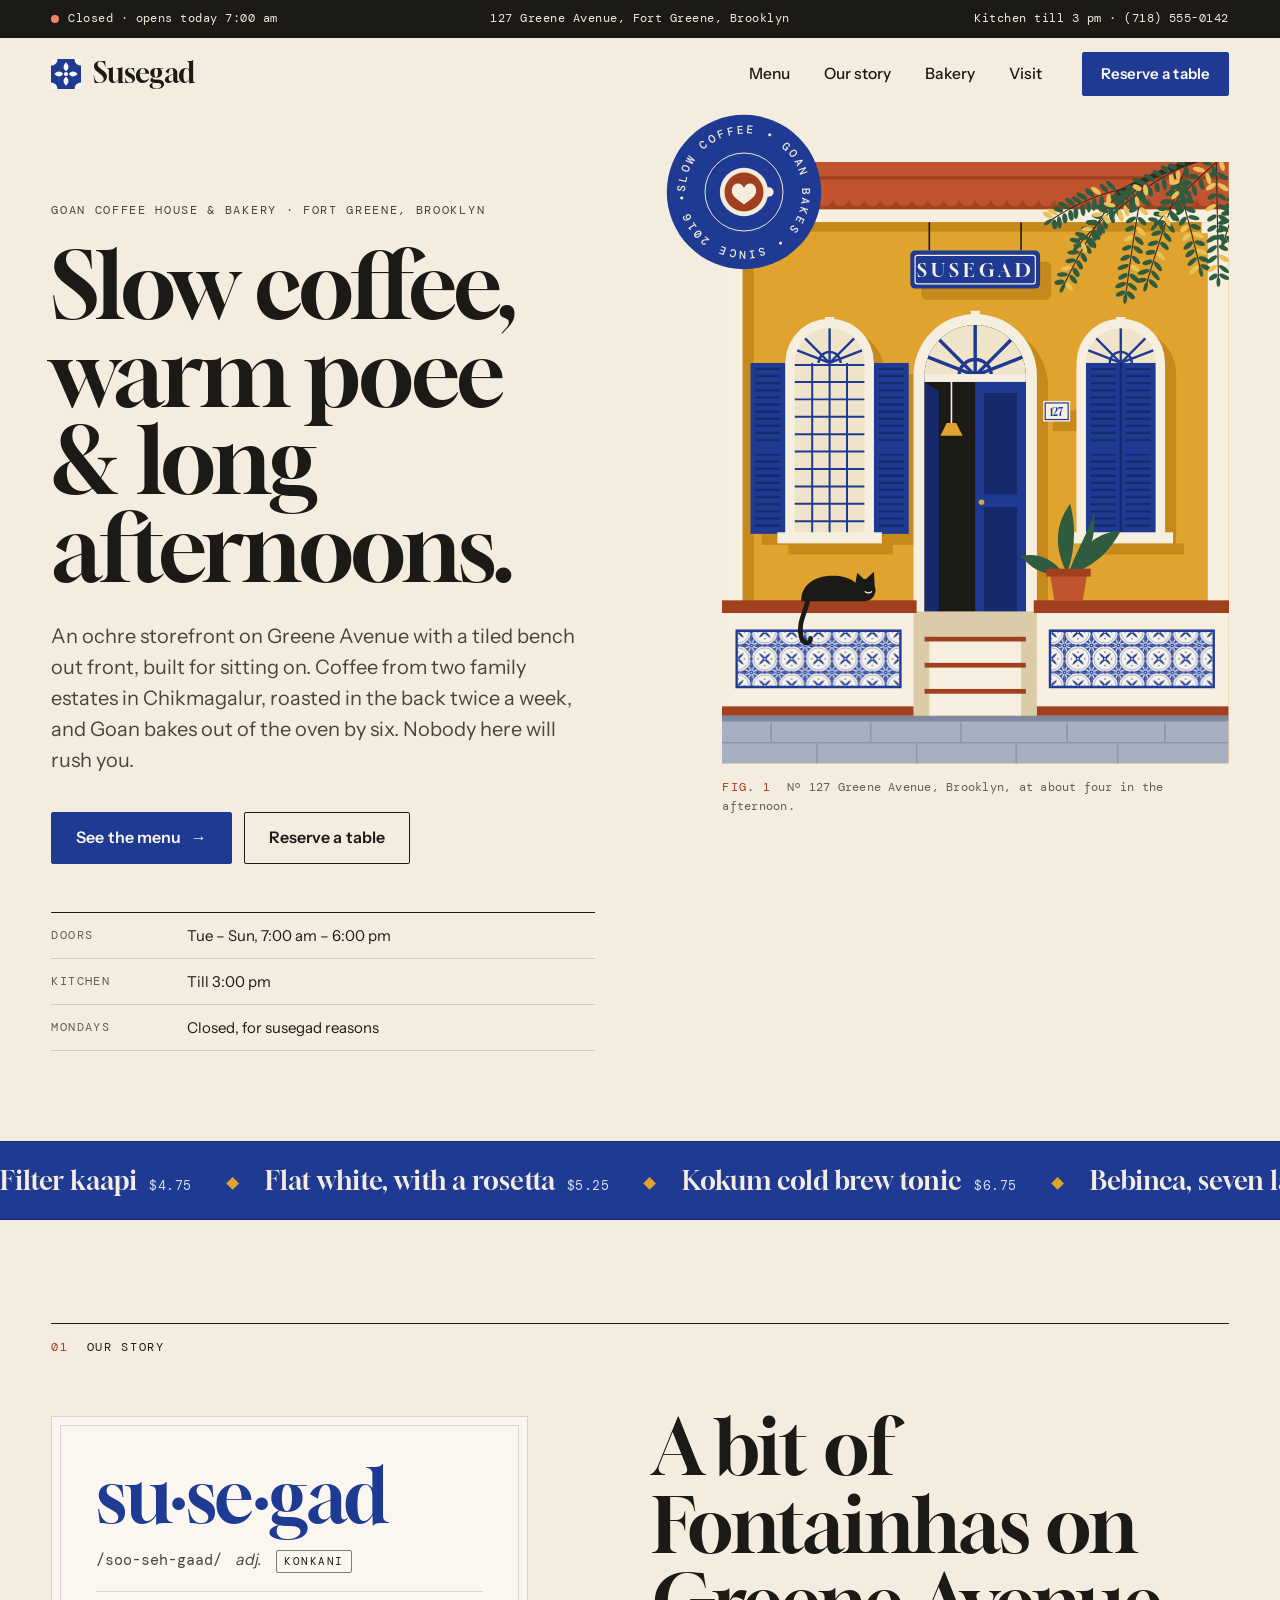
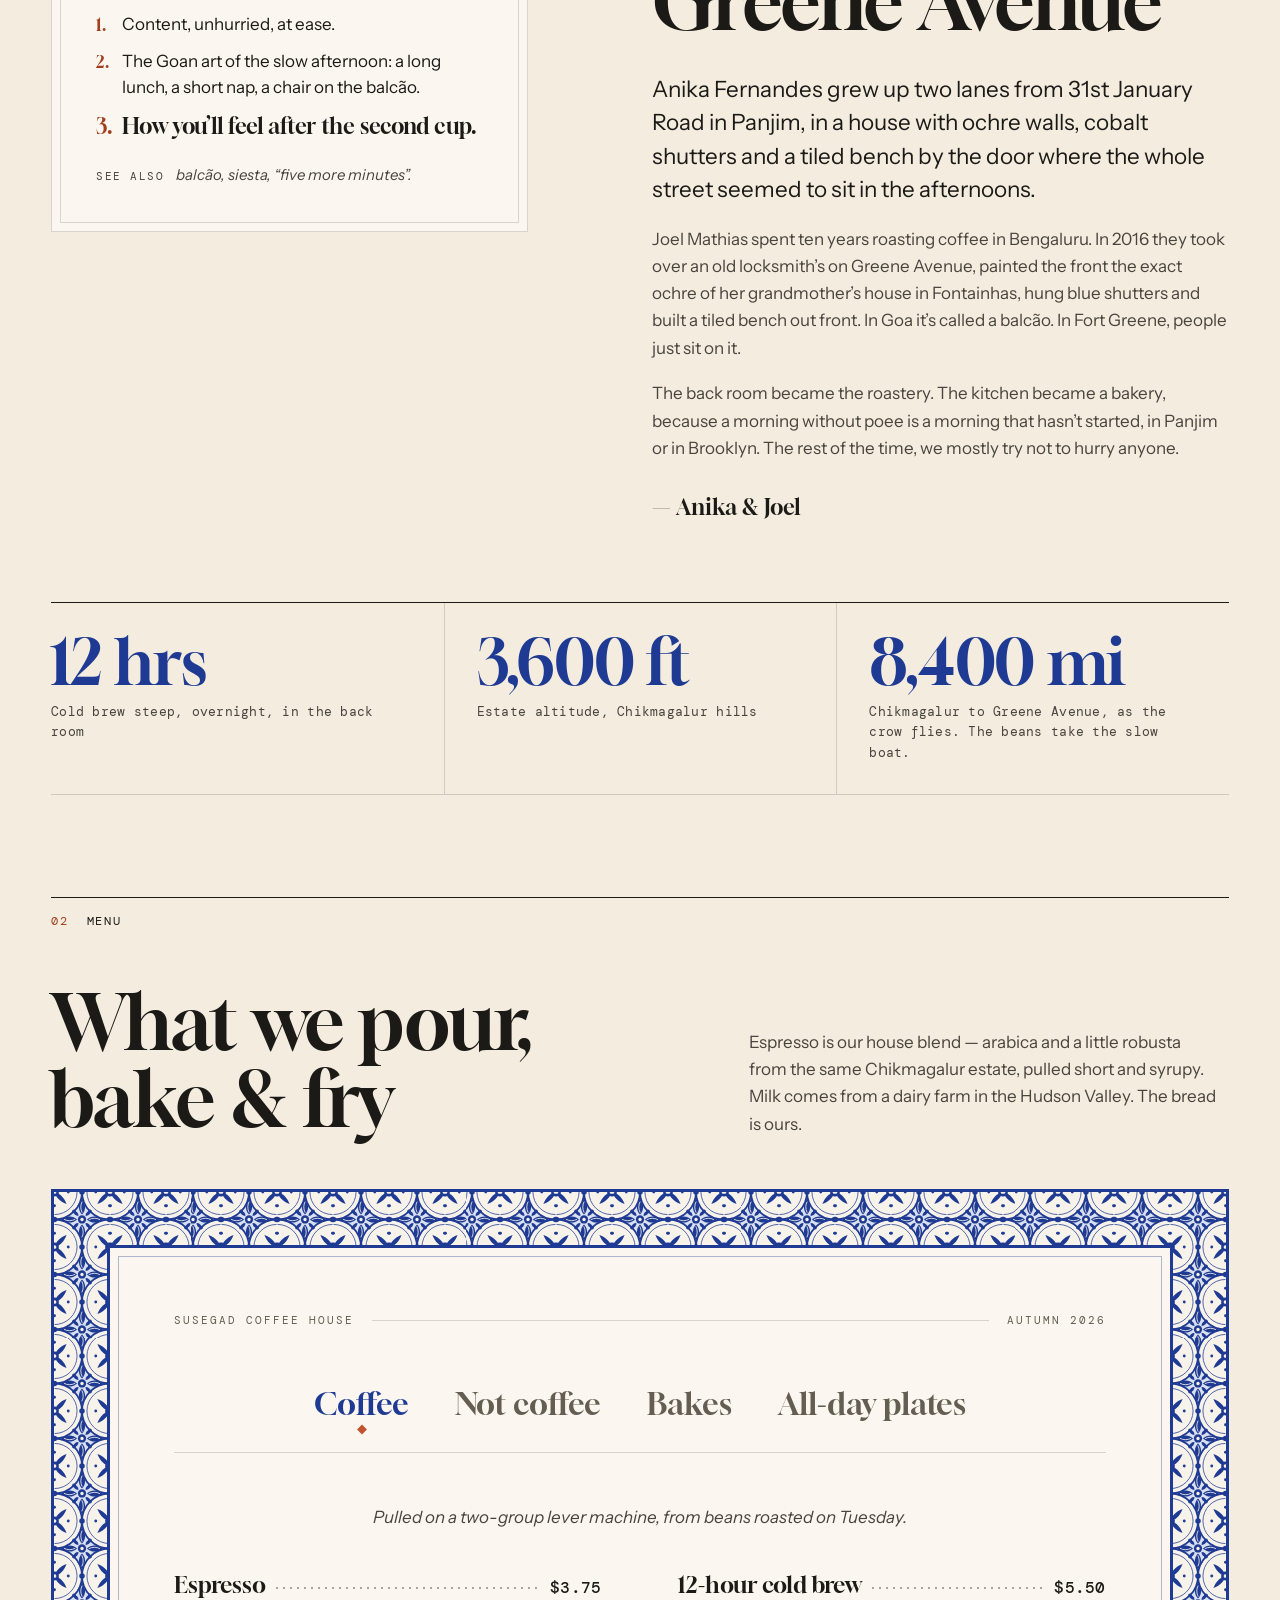
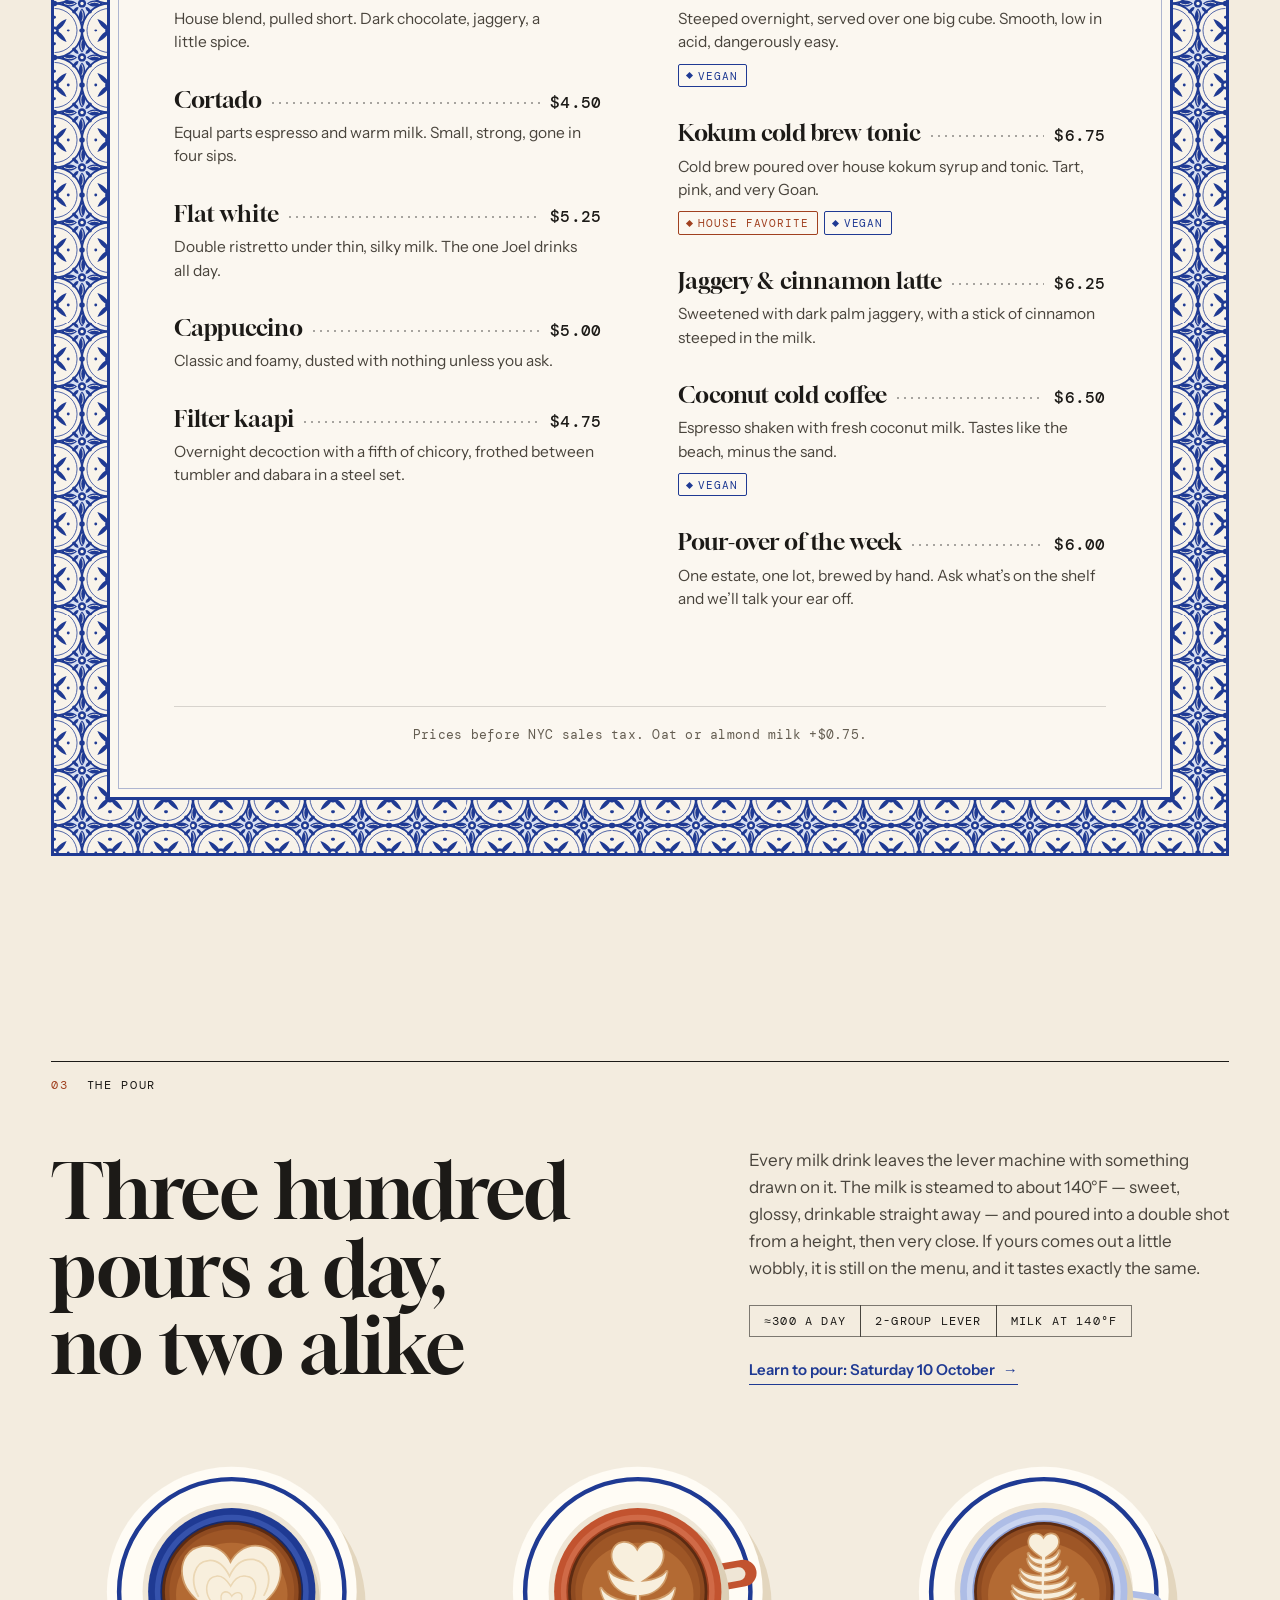
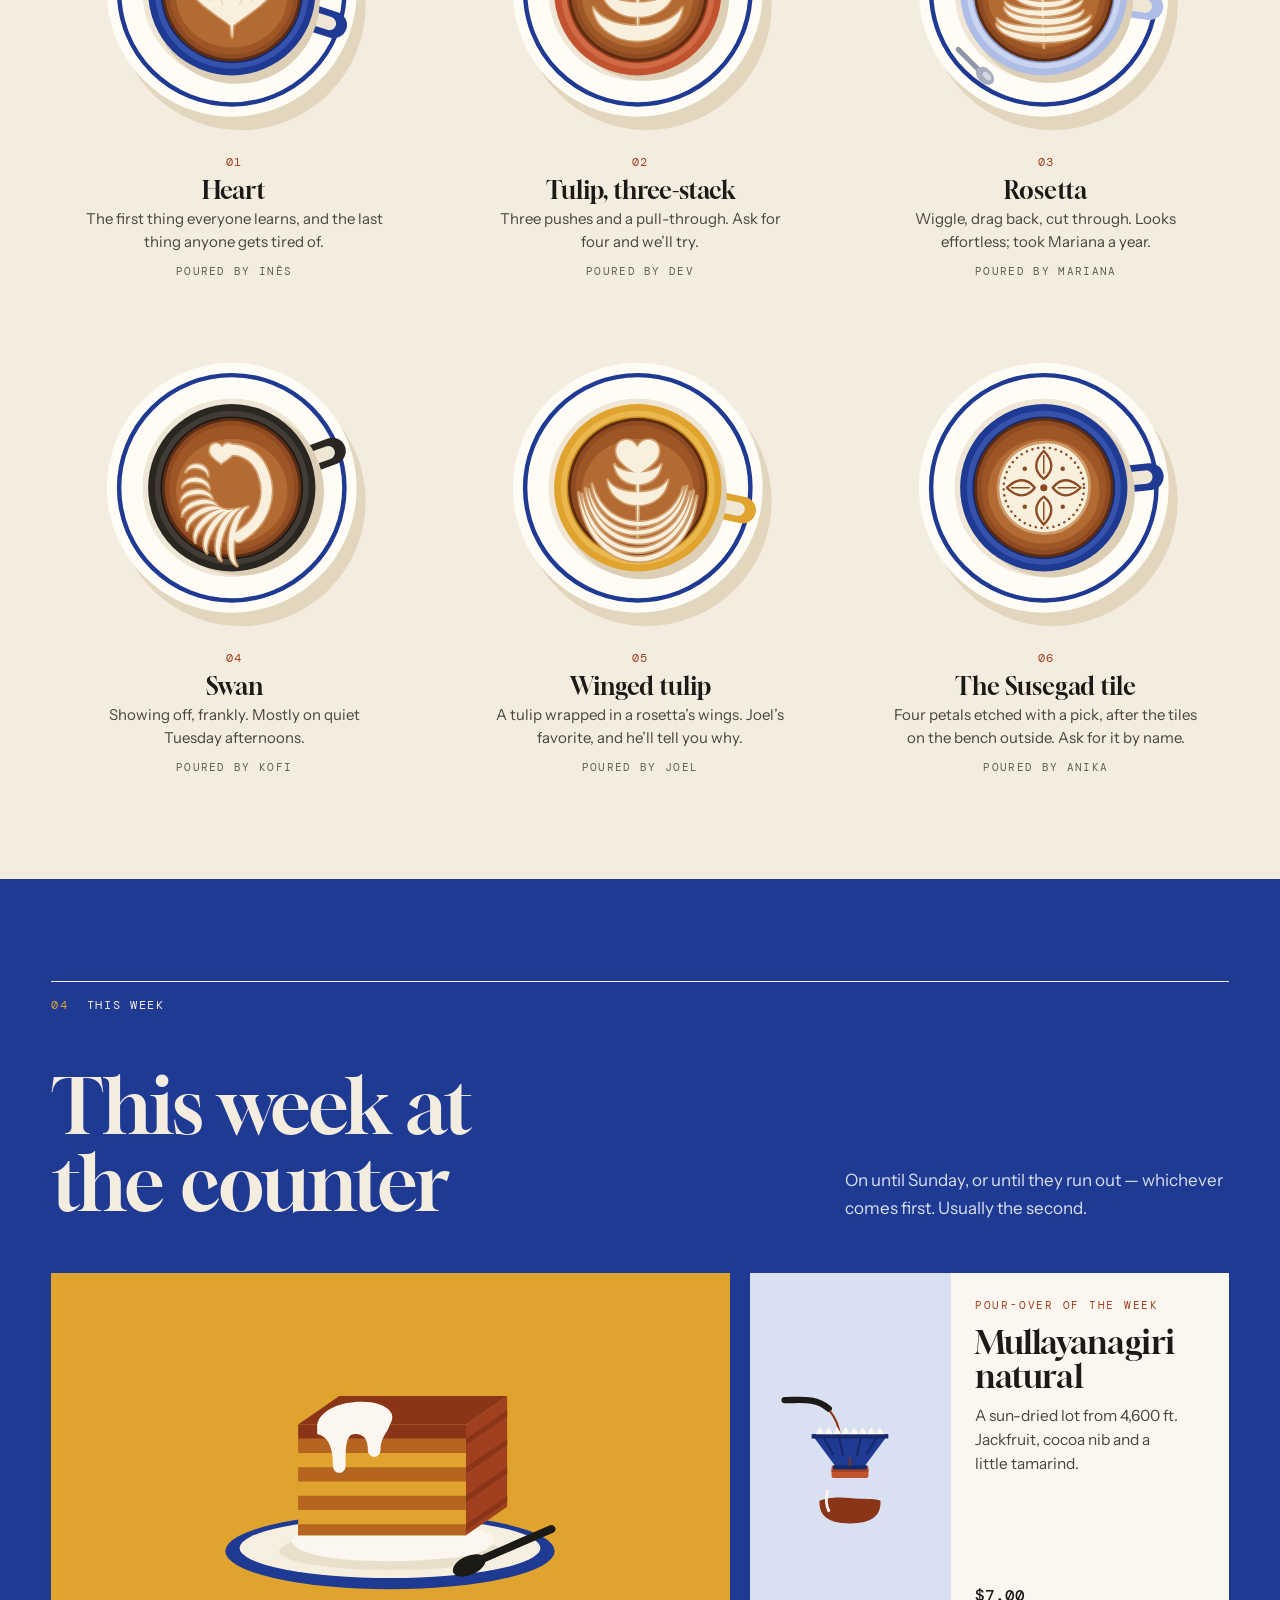
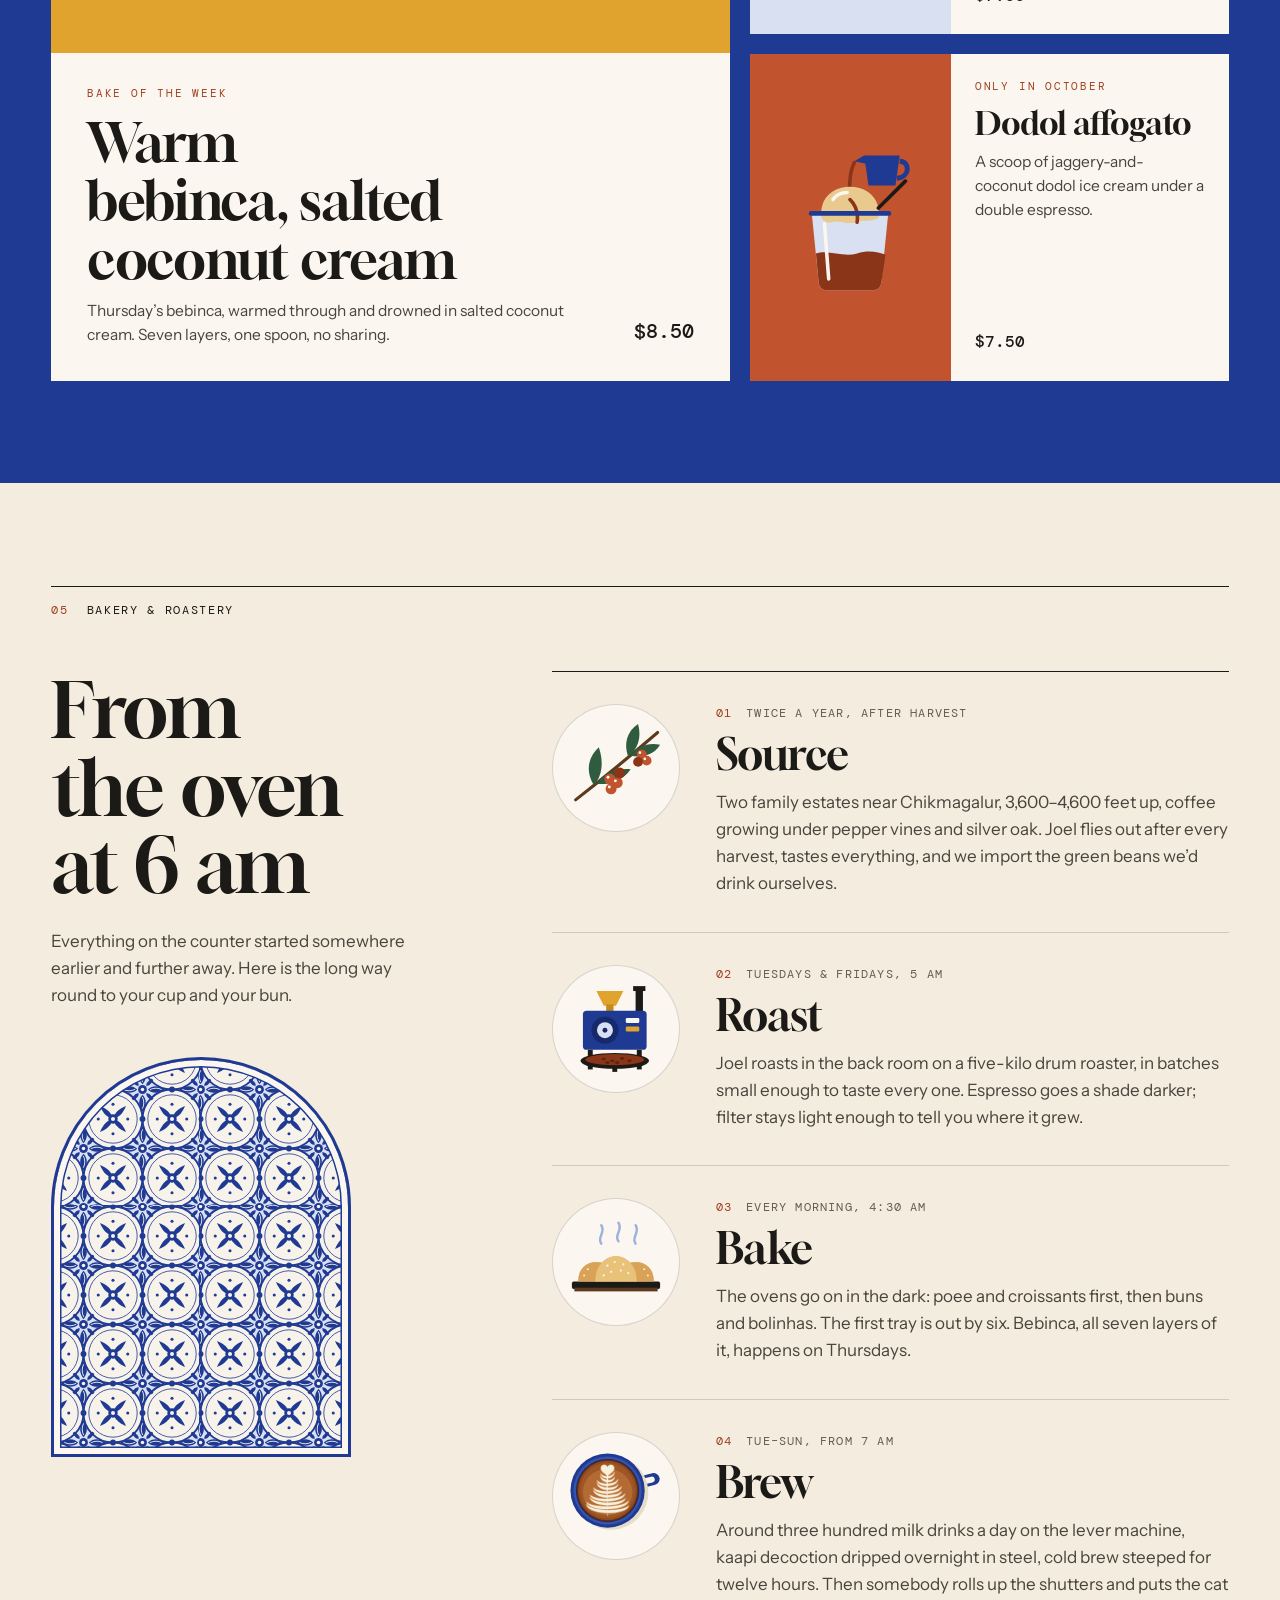
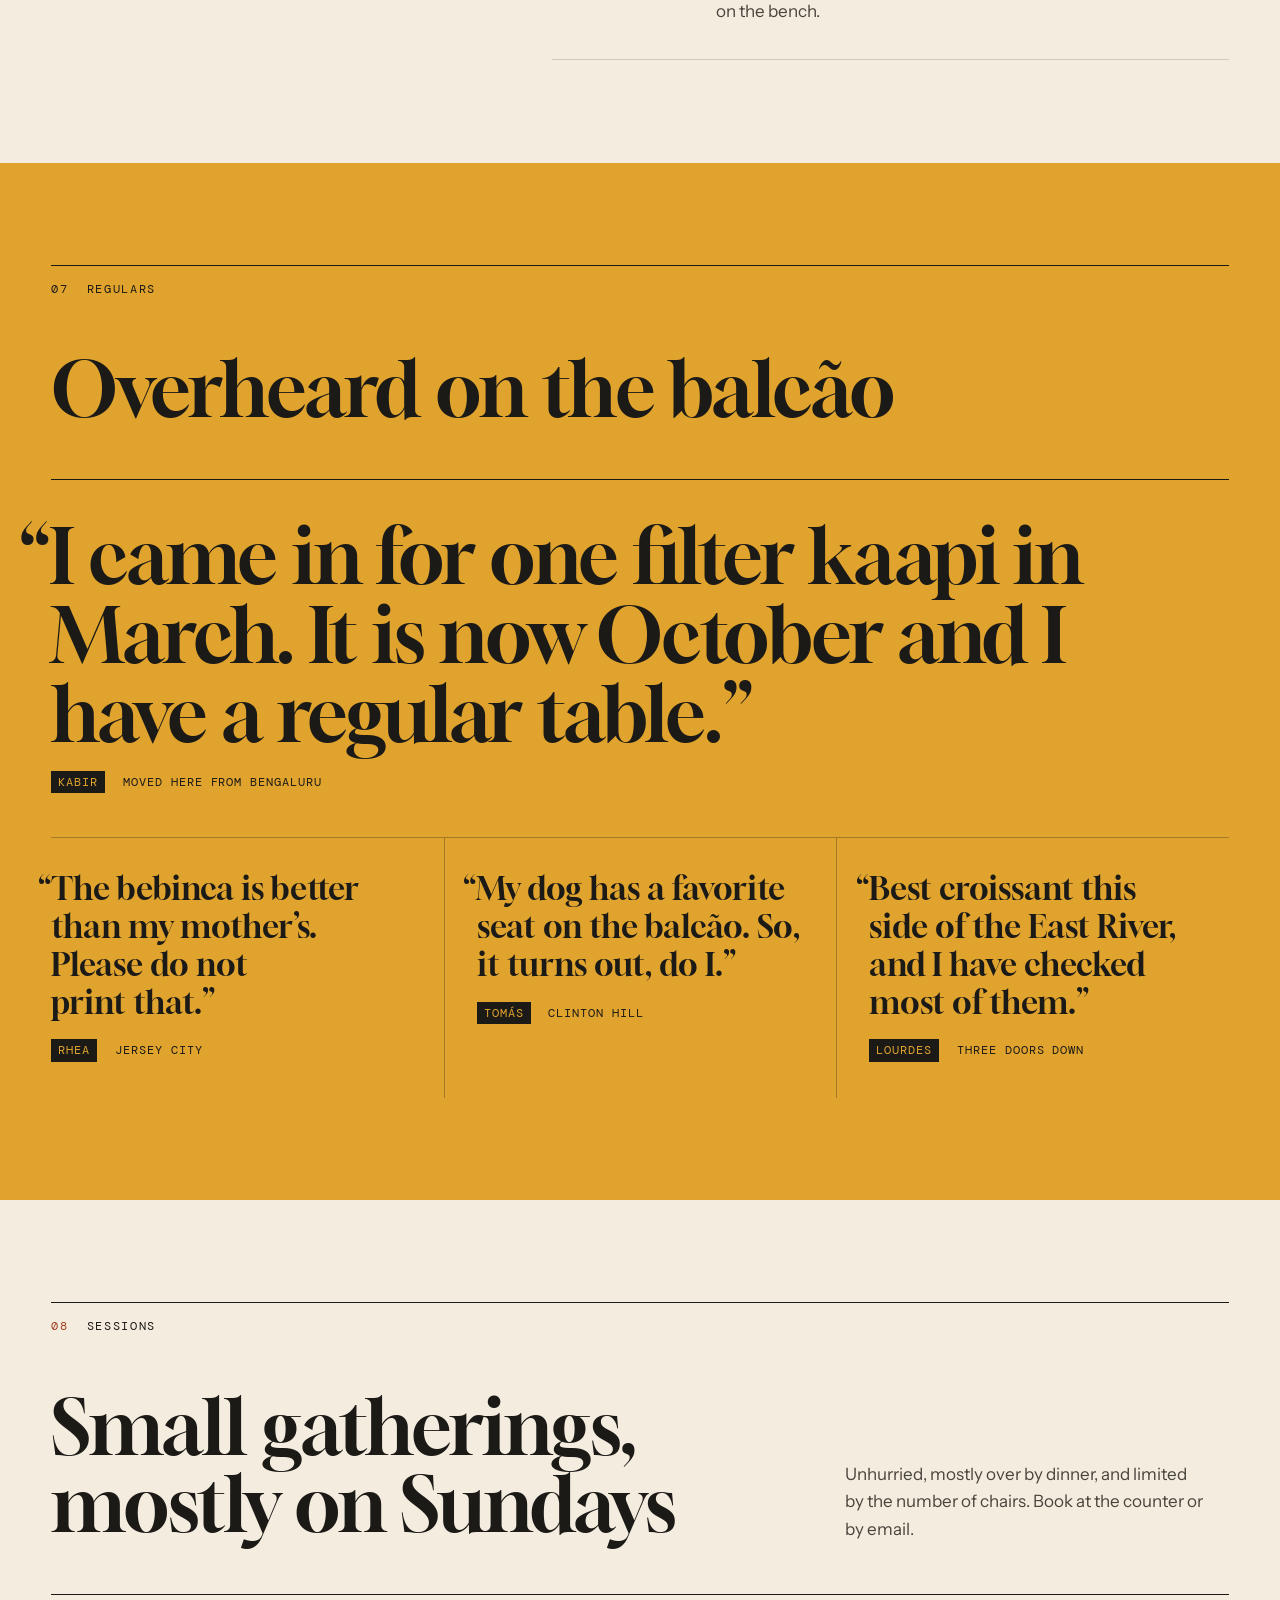
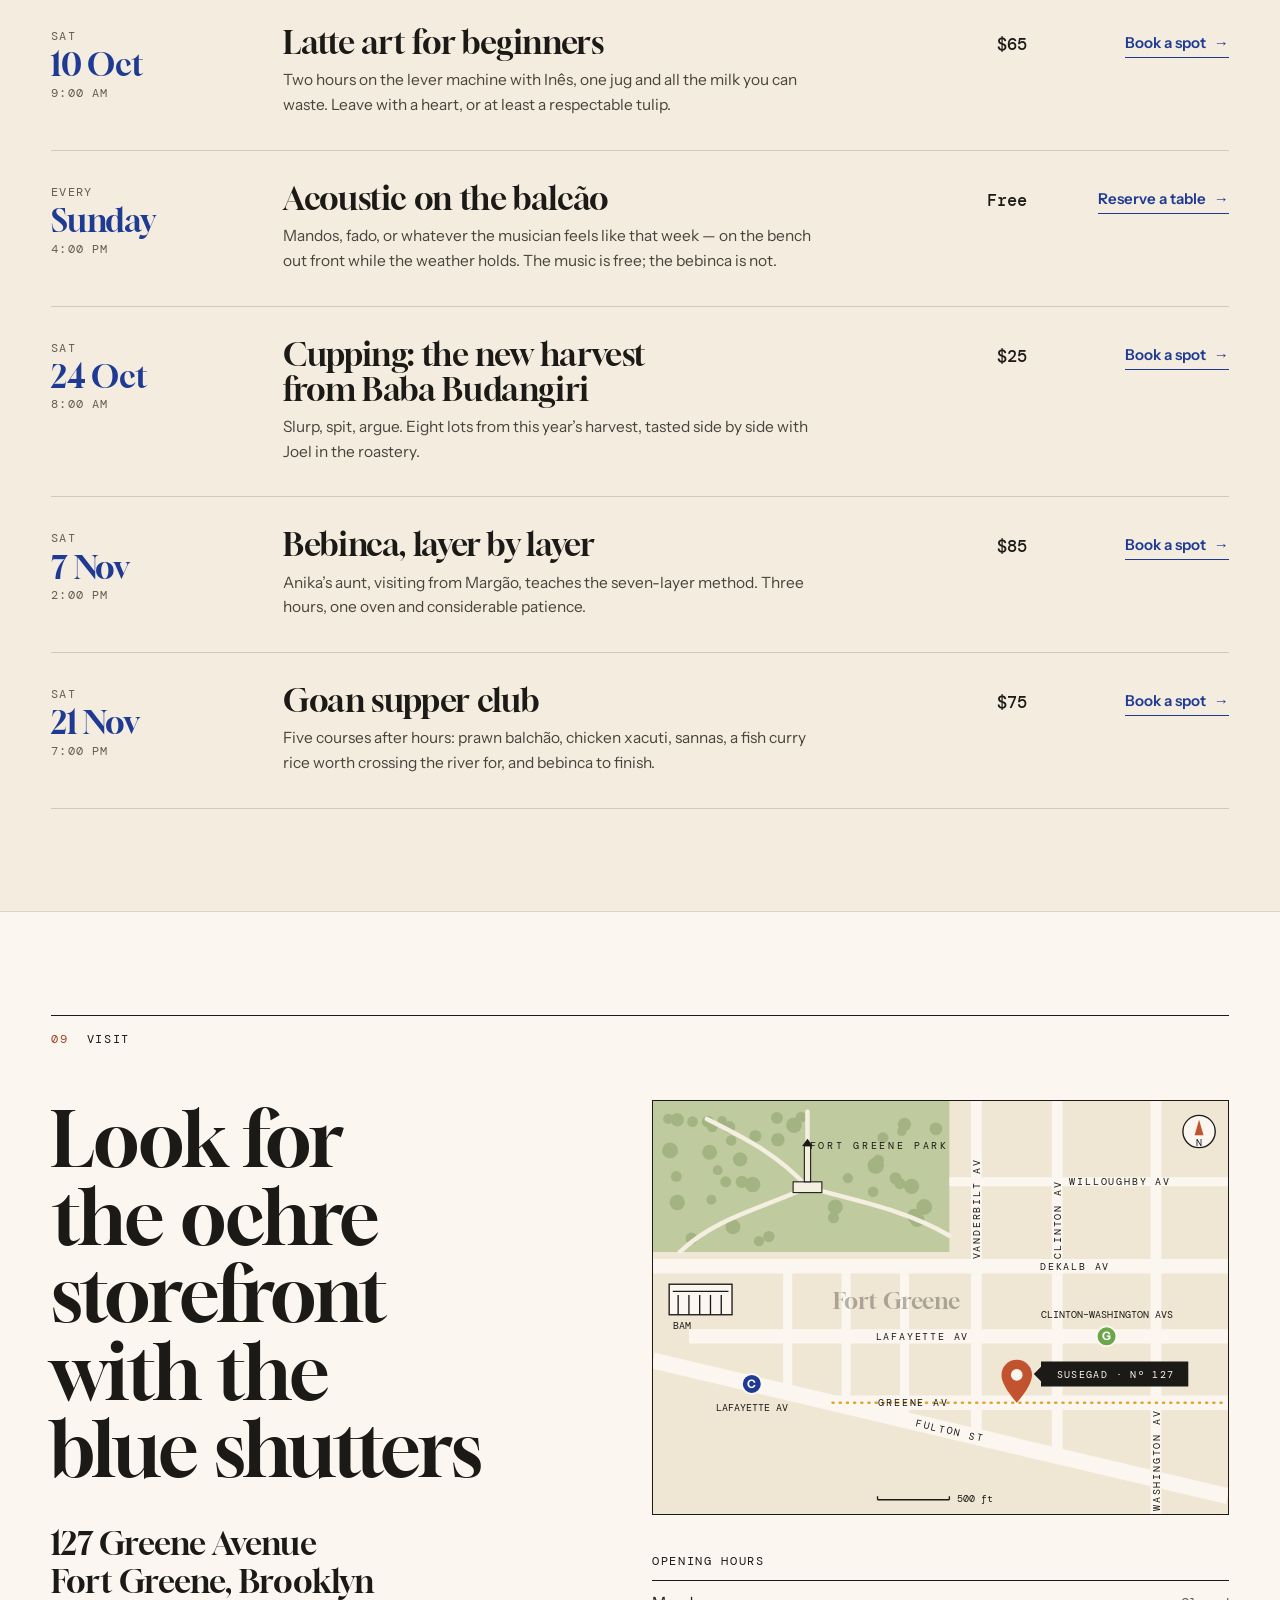
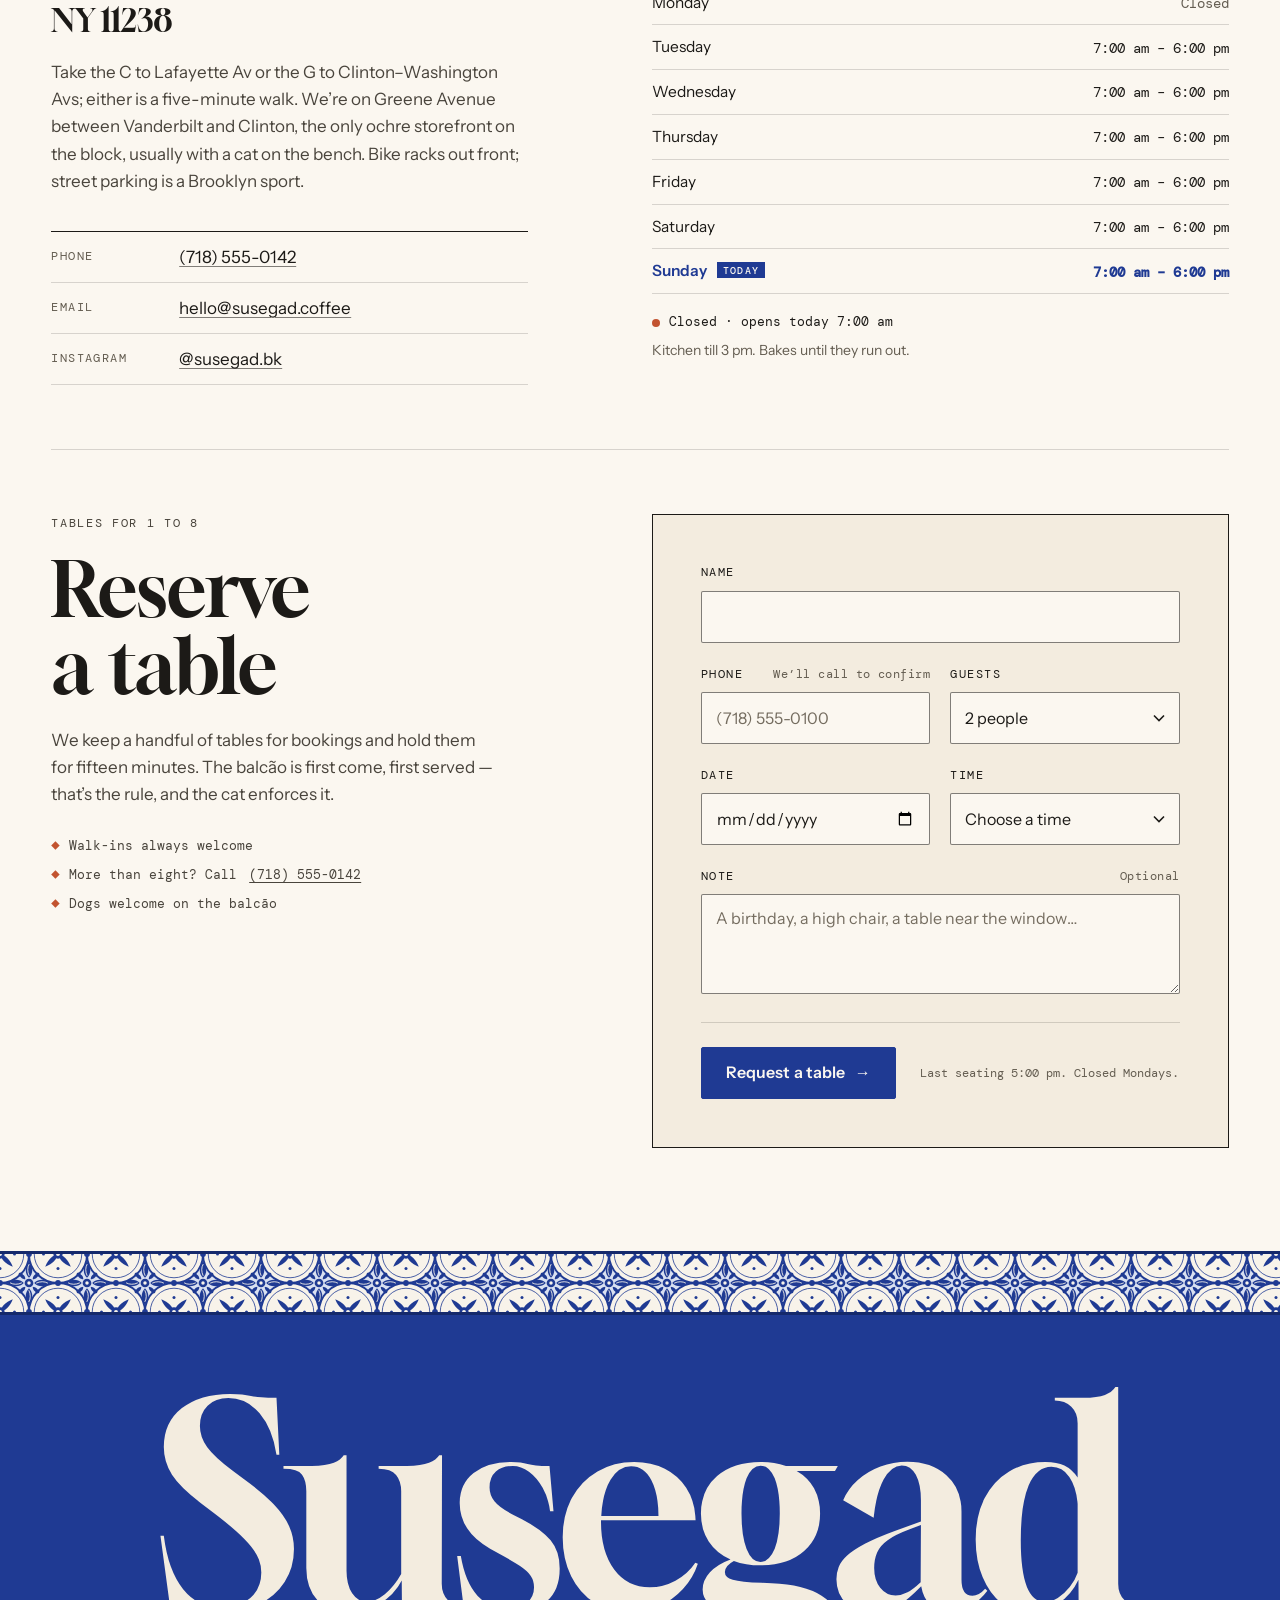
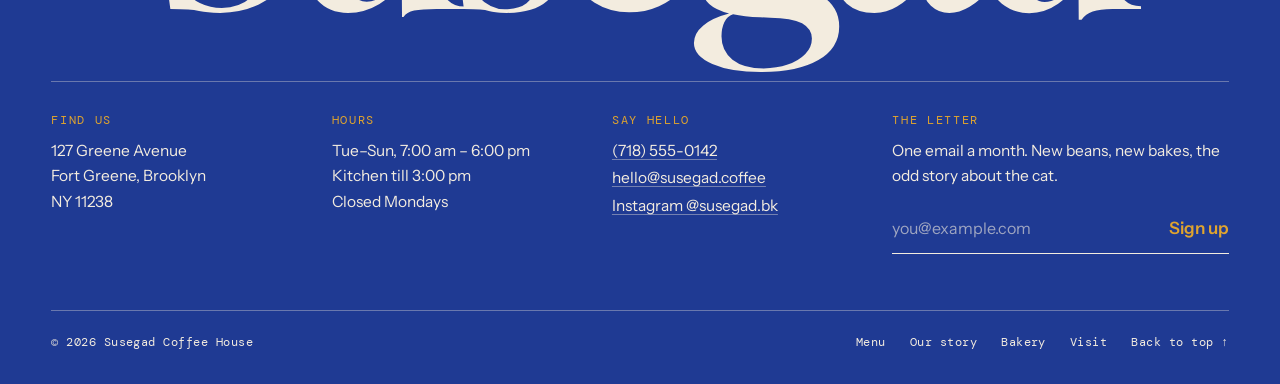
==== commit 128a36fd: "Add a latte-art section with six hand-drawn pours 'The pour' sits between the menu and this week's s" ====
--- a/index.html
+++ b/index.html
@@ -296,10 +296,10 @@
               </g>
               <circle cx="100" cy="100" r="50" class="stamp__inner"/>
               <g class="stamp__cup">
-                <path d="M88 76c-5-6 4-10 0-16M104 76c-5-6 4-10 0-16" fill="none" stroke-width="3" stroke-linecap="round"/>
-                <path d="M74 86h52c0 18-8 30-26 30s-26-12-26-30Z"/>
-                <path d="M124 92c12 0 12 16-2 16" fill="none" stroke-width="5"/>
-                <rect x="66" y="118" width="68" height="6" rx="3"/>
+                <rect x="118" y="94" width="20" height="12" rx="6" class="stamp__cup-rim"/>
+                <circle cx="100" cy="100" r="31" class="stamp__cup-rim"/>
+                <circle cx="100" cy="100" r="25" class="stamp__cup-coffee"/>
+                <path d="M100 116C97 113 87 108 85 102C83 96 86 89 92 89C96 89 99 92 100 95C101 92 104 89 108 89C114 89 117 96 115 102C113 108 103 113 100 116Z" class="stamp__cup-foam"/>
               </g>
             </svg>
           </div>
@@ -568,10 +568,213 @@
       </div>
     </section>
 
-    <!-- ============ 03 · This week ============ -->
+    <!-- ============ 03 · The pour ============ -->
+    <section class="section pour" id="pour" aria-labelledby="pour-title">
+      <div class="wrap">
+        <p class="section-head"><span class="section-head__num">03</span><span>The pour</span></p>
+        <div class="pour__intro">
+          <h2 id="pour-title">Three hundred pours a day, no two alike</h2>
+          <div class="pour__copy">
+            <p>Every milk drink leaves the lever machine with something drawn on it. The milk is steamed to about 140°F — sweet, glossy, drinkable straight away — and poured into a double shot from a height, then very close. If yours comes out a little wobbly, it is still on the menu, and it tastes exactly the same.</p>
+            <p class="pour__spec"><span>≈300 a day</span><span>2-group lever</span><span>Milk at 140°F</span></p>
+            <a class="pour__link" href="#sessions">Learn to pour: Saturday 10 October <span aria-hidden="true">→</span></a>
+          </div>
+        </div>
+        <ol class="pour__grid">
+          <li class="latte" style="--i: 0" data-reveal>
+            <figure>
+              <svg class="latte__cup" viewBox="0 0 260 260" aria-hidden="true" focusable="false">
+                <ellipse cx="136" cy="140" rx="112" ry="112" fill="#E3D6BE"/>
+                <circle cx="128" cy="128" r="112" fill="#FFFCF5"/>
+                <circle cx="128" cy="128" r="101" fill="none" stroke="#1F3A93" stroke-width="4"/>
+                
+                <circle cx="128" cy="128" r="80" fill="#EFE6D6"/>
+                
+                <g transform="rotate(18 128 128)">
+                  <rect x="186" y="116" width="50" height="24" rx="12" fill="#1F3A93"/>
+                  <rect x="200" y="122" width="26" height="12" rx="6" fill="#EFE6D6"/>
+                  <circle cx="134" cy="134" r="75" fill="#DCCFB6"/>
+                </g>
+                <circle cx="128" cy="128" r="75" fill="#1F3A93"/>
+                <circle cx="128" cy="128" r="69" fill="#3552AC"/>
+                <circle cx="128" cy="128" r="64" fill="#15296B"/>
+                <circle cx="128" cy="128" r="62.5" fill="#5C2B12"/>
+                <circle cx="128" cy="128" r="60" fill="#8E4A20"/>
+                <circle cx="128" cy="128" r="56" fill="#9E5626"/>
+                <ellipse class="latte__halo" cx="128" cy="131" rx="50" ry="47" fill="#B36A33"/>
+                <g transform="translate(128 128)"><g class="latte__foam"><g fill="#CF9C69" stroke="#CF9C69" stroke-width="3" stroke-linejoin="round"><path d="M0.3 31C-6.7 25 -30.9 11 -40 -4C-48.2 -19 -43.3 -37 -27.4 -40C-15.4 -42 -5.3 -35 -1.2 -25C3.7 -35 13.6 -43 26.6 -40C43.7 -36 46.9 -17 39 -3C30.1 12 6.3 25 0.3 31Z"/><path d="M-1.6 24Q0 41 0.4 41Q0.6 41 1.6 24Z"/></g><g fill="#F8EFDD"><path d="M0.3 31C-6.7 25 -30.9 11 -40 -4C-48.2 -19 -43.3 -37 -27.4 -40C-15.4 -42 -5.3 -35 -1.2 -25C3.7 -35 13.6 -43 26.6 -40C43.7 -36 46.9 -17 39 -3C30.1 12 6.3 25 0.3 31Z"/><path d="M-1.6 24Q0 41 0.4 41Q0.6 41 1.6 24Z"/></g><path d="M-30 4C-38 -10 -34 -27 -21 -28C-12 -29 -6 -22 -2 -14C2 -23 9 -30 19 -29C33 -27 37 -11 29 3" fill="none" stroke="#EBD7B4" stroke-width="1.6" stroke-linecap="round"/><path d="M-19 8C-25 -1 -23 -13 -14 -14C-8 -15 -4 -10 -1 -5C2 -11 7 -15 13 -14C22 -13 24 -2 18 8" fill="none" stroke="#EBD7B4" stroke-width="1.4" stroke-linecap="round"/><path d="M-8 11C-11 6 -10 1 -6 0C-3 0 -1 2 0 4C1 2 4 0 7 1C10 2 10 7 7 11" fill="none" stroke="#EBD7B4" stroke-width="1.2" stroke-linecap="round"/></g></g>
+              </svg>
+              <figcaption class="latte__caption">
+                <span class="latte__num">01</span>
+                <span class="latte__name">Heart</span>
+                <span class="latte__line-text">The first thing everyone learns, and the last thing anyone gets tired of.</span>
+                <span class="latte__by">Poured by Inês</span>
+              </figcaption>
+            </figure>
+          </li>
+          <li class="latte" style="--i: 1" data-reveal>
+            <figure>
+              <svg class="latte__cup" viewBox="0 0 260 260" aria-hidden="true" focusable="false">
+                <ellipse cx="136" cy="140" rx="112" ry="112" fill="#E3D6BE"/>
+                <circle cx="128" cy="128" r="112" fill="#FFFCF5"/>
+                <circle cx="128" cy="128" r="101" fill="none" stroke="#1F3A93" stroke-width="4"/>
+                
+                <circle cx="128" cy="128" r="80" fill="#EFE6D6"/>
+                
+                <g transform="rotate(-10 128 128)">
+                  <rect x="186" y="116" width="50" height="24" rx="12" fill="#C2532F"/>
+                  <rect x="200" y="122" width="26" height="12" rx="6" fill="#EFE6D6"/>
+                  <circle cx="134" cy="134" r="75" fill="#DCCFB6"/>
+                </g>
+                <circle cx="128" cy="128" r="75" fill="#C2532F"/>
+                <circle cx="128" cy="128" r="69" fill="#D06A47"/>
+                <circle cx="128" cy="128" r="64" fill="#A0401F"/>
+                <circle cx="128" cy="128" r="62.5" fill="#5C2B12"/>
+                <circle cx="128" cy="128" r="60" fill="#8E4A20"/>
+                <circle cx="128" cy="128" r="56" fill="#9E5626"/>
+                <ellipse class="latte__halo" cx="128" cy="131" rx="50" ry="47" fill="#B36A33"/>
+                <g transform="translate(128 128)"><g class="latte__foam"><g fill="#CF9C69" stroke="#CF9C69" stroke-width="3" stroke-linejoin="round"><path d="M-40 14C-34 54 34 54 40 14C28 36 -28 36 -40 14Z"/><path d="M-33 -3C-28.1 31 28.1 31 33 -3C23.1 14 -23.1 14 -33 -3Z"/><path d="M-26 -18C-22.1 10 22.1 10 26 -18C18.2 -6 -18.2 -6 -26 -18Z"/><path d="M0 -6.8C-3.6 -10 -16.1 -17.2 -20.8 -25C-25 -32.8 -22.4 -42.2 -14 -43.8C-7.8 -44.8 -2.6 -41.2 -0.5 -36C2.1 -41.2 7.3 -45.3 14 -43.8C22.9 -41.7 24.4 -31.8 20.3 -24.5C15.6 -16.7 3.1 -10 0 -6.8Z"/><path d="M-1.5 -16Q-0.9 14 0 44Q0.9 14 1.5 -16Z"/></g><g fill="#F8EFDD"><path d="M-40 14C-34 54 34 54 40 14C28 36 -28 36 -40 14Z"/><path d="M-33 -3C-28.1 31 28.1 31 33 -3C23.1 14 -23.1 14 -33 -3Z"/><path d="M-26 -18C-22.1 10 22.1 10 26 -18C18.2 -6 -18.2 -6 -26 -18Z"/><path d="M0 -6.8C-3.6 -10 -16.1 -17.2 -20.8 -25C-25 -32.8 -22.4 -42.2 -14 -43.8C-7.8 -44.8 -2.6 -41.2 -0.5 -36C2.1 -41.2 7.3 -45.3 14 -43.8C22.9 -41.7 24.4 -31.8 20.3 -24.5C15.6 -16.7 3.1 -10 0 -6.8Z"/><path d="M-1.5 -16Q-0.9 14 0 44Q0.9 14 1.5 -16Z"/></g></g></g>
+              </svg>
+              <figcaption class="latte__caption">
+                <span class="latte__num">02</span>
+                <span class="latte__name">Tulip, three-stack</span>
+                <span class="latte__line-text">Three pushes and a pull-through. Ask for four and we’ll try.</span>
+                <span class="latte__by">Poured by Dev</span>
+              </figcaption>
+            </figure>
+          </li>
+          <li class="latte" style="--i: 2" data-reveal>
+            <figure>
+              <svg class="latte__cup" viewBox="0 0 260 260" aria-hidden="true" focusable="false">
+                <ellipse cx="136" cy="140" rx="112" ry="112" fill="#E3D6BE"/>
+                <circle cx="128" cy="128" r="112" fill="#FFFCF5"/>
+                <circle cx="128" cy="128" r="101" fill="none" stroke="#1F3A93" stroke-width="4"/>
+                
+                <circle cx="128" cy="128" r="80" fill="#EFE6D6"/>
+                <g transform="rotate(45 64 192)"><rect x="44" y="190" width="30" height="4.5" rx="2.25" fill="#8F96A8"/><ellipse cx="80" cy="192" rx="9.5" ry="6.5" fill="#A7AEBF"/><ellipse cx="81.5" cy="191" rx="4.5" ry="2.6" fill="#D3D7E1"/></g>
+                <g transform="rotate(8 128 128)">
+                  <rect x="186" y="116" width="50" height="24" rx="12" fill="#AEBDE6"/>
+                  <rect x="200" y="122" width="26" height="12" rx="6" fill="#EFE6D6"/>
+                  <circle cx="134" cy="134" r="75" fill="#DCCFB6"/>
+                </g>
+                <circle cx="128" cy="128" r="75" fill="#AEBDE6"/>
+                <circle cx="128" cy="128" r="69" fill="#C9D4F0"/>
+                <circle cx="128" cy="128" r="64" fill="#8C9ED3"/>
+                <circle cx="128" cy="128" r="62.5" fill="#5C2B12"/>
+                <circle cx="128" cy="128" r="60" fill="#8E4A20"/>
+                <circle cx="128" cy="128" r="56" fill="#9E5626"/>
+                <ellipse class="latte__halo" cx="128" cy="131" rx="50" ry="47" fill="#B36A33"/>
+                <g transform="translate(128 128)"><g class="latte__foam"><g fill="#CF9C69" stroke="#CF9C69" stroke-width="3" stroke-linejoin="round"><path d="M-42.5 28.8C-36.1 50 36.1 50 42.5 31.2C29.8 42.8 -29.8 42.8 -42.5 28.8Z"/><path d="M-42 23.9C-35.7 42.1 35.7 42.1 42 21.5C29.4 35.1 -29.4 35.1 -42 23.9Z"/><path d="M-35.5 14.3C-30.1 34.1 30.1 34.1 35.5 16.7C24.8 27.4 -24.8 27.4 -35.5 14.3Z"/><path d="M-34.9 9.4C-29.7 26.2 29.7 26.2 34.9 7C24.5 19.7 -24.5 19.7 -34.9 9.4Z"/><path d="M-28.4 -0.3C-24.2 18.3 24.2 18.3 28.4 2.1C19.9 12 -19.9 12 -28.4 -0.3Z"/><path d="M-27.9 -5.1C-23.7 10.3 23.7 10.3 27.9 -7.5C19.5 4.4 -19.5 4.4 -27.9 -5.1Z"/><path d="M-21.4 -14.8C-18.2 2.4 18.2 2.4 21.4 -12.4C15 -3.3 -15 -3.3 -21.4 -14.8Z"/><path d="M-20.9 -19.7C-17.7 -5.5 17.7 -5.5 20.9 -22.1C14.6 -11 -14.6 -11 -20.9 -19.7Z"/><path d="M-14.3 -29.3C-12.2 -13.5 12.2 -13.5 14.3 -26.9C10 -18.7 -10 -18.7 -14.3 -29.3Z"/><path d="M-13.8 -34.2C-11.7 -21.4 11.7 -21.4 13.8 -36.6C9.7 -26.4 -9.7 -26.4 -13.8 -34.2Z"/><path d="M0 -30.1C-2.1 -31.9 -9.3 -36.1 -12 -40.6C-14.4 -45.1 -12.9 -50.5 -8.1 -51.4C-4.5 -52 -1.5 -49.9 -0.3 -46.9C1.2 -49.9 4.2 -52.3 8.1 -51.4C13.2 -50.2 14.1 -44.5 11.7 -40.3C9 -35.8 1.8 -31.9 0 -30.1Z"/><path d="M-1.4 -34Q-2.8 8 0 50Q-1.2 8 1.4 -34Z"/></g><g fill="#F8EFDD"><path d="M-42.5 28.8C-36.1 50 36.1 50 42.5 31.2C29.8 42.8 -29.8 42.8 -42.5 28.8Z"/><path d="M-42 23.9C-35.7 42.1 35.7 42.1 42 21.5C29.4 35.1 -29.4 35.1 -42 23.9Z"/><path d="M-35.5 14.3C-30.1 34.1 30.1 34.1 35.5 16.7C24.8 27.4 -24.8 27.4 -35.5 14.3Z"/><path d="M-34.9 9.4C-29.7 26.2 29.7 26.2 34.9 7C24.5 19.7 -24.5 19.7 -34.9 9.4Z"/><path d="M-28.4 -0.3C-24.2 18.3 24.2 18.3 28.4 2.1C19.9 12 -19.9 12 -28.4 -0.3Z"/><path d="M-27.9 -5.1C-23.7 10.3 23.7 10.3 27.9 -7.5C19.5 4.4 -19.5 4.4 -27.9 -5.1Z"/><path d="M-21.4 -14.8C-18.2 2.4 18.2 2.4 21.4 -12.4C15 -3.3 -15 -3.3 -21.4 -14.8Z"/><path d="M-20.9 -19.7C-17.7 -5.5 17.7 -5.5 20.9 -22.1C14.6 -11 -14.6 -11 -20.9 -19.7Z"/><path d="M-14.3 -29.3C-12.2 -13.5 12.2 -13.5 14.3 -26.9C10 -18.7 -10 -18.7 -14.3 -29.3Z"/><path d="M-13.8 -34.2C-11.7 -21.4 11.7 -21.4 13.8 -36.6C9.7 -26.4 -9.7 -26.4 -13.8 -34.2Z"/><path d="M0 -30.1C-2.1 -31.9 -9.3 -36.1 -12 -40.6C-14.4 -45.1 -12.9 -50.5 -8.1 -51.4C-4.5 -52 -1.5 -49.9 -0.3 -46.9C1.2 -49.9 4.2 -52.3 8.1 -51.4C13.2 -50.2 14.1 -44.5 11.7 -40.3C9 -35.8 1.8 -31.9 0 -30.1Z"/><path d="M-1.4 -34Q-2.8 8 0 50Q-1.2 8 1.4 -34Z"/></g></g></g>
+              </svg>
+              <figcaption class="latte__caption">
+                <span class="latte__num">03</span>
+                <span class="latte__name">Rosetta</span>
+                <span class="latte__line-text">Wiggle, drag back, cut through. Looks effortless; took Mariana a year.</span>
+                <span class="latte__by">Poured by Mariana</span>
+              </figcaption>
+            </figure>
+          </li>
+          <li class="latte" style="--i: 3" data-reveal>
+            <figure>
+              <svg class="latte__cup" viewBox="0 0 260 260" aria-hidden="true" focusable="false">
+                <ellipse cx="136" cy="140" rx="112" ry="112" fill="#E3D6BE"/>
+                <circle cx="128" cy="128" r="112" fill="#FFFCF5"/>
+                <circle cx="128" cy="128" r="101" fill="none" stroke="#1F3A93" stroke-width="4"/>
+                
+                <circle cx="128" cy="128" r="80" fill="#EFE6D6"/>
+                
+                <g transform="rotate(-20 128 128)">
+                  <rect x="186" y="116" width="50" height="24" rx="12" fill="#2A2621"/>
+                  <rect x="200" y="122" width="26" height="12" rx="6" fill="#EFE6D6"/>
+                  <circle cx="134" cy="134" r="75" fill="#DCCFB6"/>
+                </g>
+                <circle cx="128" cy="128" r="75" fill="#2A2621"/>
+                <circle cx="128" cy="128" r="69" fill="#423C35"/>
+                <circle cx="128" cy="128" r="64" fill="#1C1A17"/>
+                <circle cx="128" cy="128" r="62.5" fill="#5C2B12"/>
+                <circle cx="128" cy="128" r="60" fill="#8E4A20"/>
+                <circle cx="128" cy="128" r="56" fill="#9E5626"/>
+                <ellipse class="latte__halo" cx="128" cy="131" rx="50" ry="47" fill="#B36A33"/>
+                <g transform="translate(128 128)"><g class="latte__foam"><path d="M6 44C30 30 36 6 28 -14C22 -30 6 -38 -8 -32" fill="none" stroke="#CF9C69" stroke-width="12" stroke-linecap="round"/><g fill="#CF9C69" stroke="#CF9C69" stroke-width="3" stroke-linejoin="round"><path d="M-25 34C-20.9 50 24.9 50 29 34C20.9 43.4 -16.9 43.4 -25 34Z" transform="rotate(100.8 2 42)"/><path d="M-32.6 31.6C-28.9 47.1 13.5 47.1 17.2 31.6C9.7 40.7 -25.1 40.7 -32.6 31.6Z" transform="rotate(110.8 -7.7 39.3)"/><path d="M-38.6 27.8C-35.1 42.8 3.6 42.8 7.1 27.8C0.2 36.7 -31.7 36.7 -38.6 27.8Z" transform="rotate(123.2 -15.8 35.2)"/><path d="M-42.9 22.6C-39.8 37.1 -4.6 37.1 -1.5 22.6C-7.7 31.3 -36.7 31.3 -42.9 22.6Z" transform="rotate(137.4 -22.2 29.8)"/><path d="M-45.6 16C-42.8 30 -11.2 30 -8.4 16C-14 24.5 -40 24.5 -45.6 16Z" transform="rotate(151.9 -27 23)"/><path d="M-46.7 8.1C-44.2 21.6 -16.1 21.6 -13.6 8.1C-18.6 16.3 -41.8 16.3 -46.7 8.1Z" transform="rotate(165 -30.2 14.8)"/><path d="M-46.2 -1.2C-44 11.8 -19.5 11.8 -17.3 -1.2C-21.6 6.8 -41.9 6.8 -46.2 -1.2Z" transform="rotate(175.8 -31.8 5.2)"/><path d="M-44 -11.9C-42.2 0.6 -21.2 0.6 -19.3 -11.9C-23 -4.1 -40.3 -4.1 -44 -11.9Z" transform="rotate(184.3 -31.7 -5.7)"/><path d="M-40.3 -24C-38.7 -12 -21.3 -12 -19.7 -24C-22.8 -16.4 -37.2 -16.4 -40.3 -24Z" transform="rotate(190.9 -30 -18)"/><path d="M-9.5 -21.8C-11.2 -23.2 -17 -26.8 -19 -30.5C-20.7 -34.2 -19.2 -38.8 -15.1 -39.5C-12.1 -40 -9.7 -38.2 -8.9 -35.8C-7.5 -38.2 -4.8 -40.2 -1.6 -39.5C2.5 -38.5 3 -33.8 0.8 -30.2C-1.7 -26.5 -7.9 -23.2 -9.5 -21.8Z"/></g><path d="M6 44C30 30 36 6 28 -14C22 -30 6 -38 -8 -32" fill="none" stroke="#F8EFDD" stroke-width="9" stroke-linecap="round"/><g fill="#F8EFDD"><path d="M-25 34C-20.9 50 24.9 50 29 34C20.9 43.4 -16.9 43.4 -25 34Z" transform="rotate(100.8 2 42)"/><path d="M-32.6 31.6C-28.9 47.1 13.5 47.1 17.2 31.6C9.7 40.7 -25.1 40.7 -32.6 31.6Z" transform="rotate(110.8 -7.7 39.3)"/><path d="M-38.6 27.8C-35.1 42.8 3.6 42.8 7.1 27.8C0.2 36.7 -31.7 36.7 -38.6 27.8Z" transform="rotate(123.2 -15.8 35.2)"/><path d="M-42.9 22.6C-39.8 37.1 -4.6 37.1 -1.5 22.6C-7.7 31.3 -36.7 31.3 -42.9 22.6Z" transform="rotate(137.4 -22.2 29.8)"/><path d="M-45.6 16C-42.8 30 -11.2 30 -8.4 16C-14 24.5 -40 24.5 -45.6 16Z" transform="rotate(151.9 -27 23)"/><path d="M-46.7 8.1C-44.2 21.6 -16.1 21.6 -13.6 8.1C-18.6 16.3 -41.8 16.3 -46.7 8.1Z" transform="rotate(165 -30.2 14.8)"/><path d="M-46.2 -1.2C-44 11.8 -19.5 11.8 -17.3 -1.2C-21.6 6.8 -41.9 6.8 -46.2 -1.2Z" transform="rotate(175.8 -31.8 5.2)"/><path d="M-44 -11.9C-42.2 0.6 -21.2 0.6 -19.3 -11.9C-23 -4.1 -40.3 -4.1 -44 -11.9Z" transform="rotate(184.3 -31.7 -5.7)"/><path d="M-40.3 -24C-38.7 -12 -21.3 -12 -19.7 -24C-22.8 -16.4 -37.2 -16.4 -40.3 -24Z" transform="rotate(190.9 -30 -18)"/><path d="M-9.5 -21.8C-11.2 -23.2 -17 -26.8 -19 -30.5C-20.7 -34.2 -19.2 -38.8 -15.1 -39.5C-12.1 -40 -9.7 -38.2 -8.9 -35.8C-7.5 -38.2 -4.8 -40.2 -1.6 -39.5C2.5 -38.5 3 -33.8 0.8 -30.2C-1.7 -26.5 -7.9 -23.2 -9.5 -21.8Z"/></g></g></g>
+              </svg>
+              <figcaption class="latte__caption">
+                <span class="latte__num">04</span>
+                <span class="latte__name">Swan</span>
+                <span class="latte__line-text">Showing off, frankly. Mostly on quiet Tuesday afternoons.</span>
+                <span class="latte__by">Poured by Kofi</span>
+              </figcaption>
+            </figure>
+          </li>
+          <li class="latte" style="--i: 4" data-reveal>
+            <figure>
+              <svg class="latte__cup" viewBox="0 0 260 260" aria-hidden="true" focusable="false">
+                <ellipse cx="136" cy="140" rx="112" ry="112" fill="#E3D6BE"/>
+                <circle cx="128" cy="128" r="112" fill="#FFFCF5"/>
+                <circle cx="128" cy="128" r="101" fill="none" stroke="#1F3A93" stroke-width="4"/>
+                
+                <circle cx="128" cy="128" r="80" fill="#EFE6D6"/>
+                
+                <g transform="rotate(12 128 128)">
+                  <rect x="186" y="116" width="50" height="24" rx="12" fill="#E0A42E"/>
+                  <rect x="200" y="122" width="26" height="12" rx="6" fill="#EFE6D6"/>
+                  <circle cx="134" cy="134" r="75" fill="#DCCFB6"/>
+                </g>
+                <circle cx="128" cy="128" r="75" fill="#E0A42E"/>
+                <circle cx="128" cy="128" r="69" fill="#EBB84F"/>
+                <circle cx="128" cy="128" r="64" fill="#C68A1C"/>
+                <circle cx="128" cy="128" r="62.5" fill="#5C2B12"/>
+                <circle cx="128" cy="128" r="60" fill="#8E4A20"/>
+                <circle cx="128" cy="128" r="56" fill="#9E5626"/>
+                <ellipse class="latte__halo" cx="128" cy="131" rx="50" ry="47" fill="#B36A33"/>
+                <g transform="translate(128 128)"><g class="latte__foam"><g fill="#CF9C69" stroke="#CF9C69" stroke-width="3" stroke-linejoin="round"><path d="M-53 4.5C-45 86 45 86 53 7.5C37.1 80.8 -37.1 80.8 -53 4.5Z"/><path d="M-50 5.5C-42.5 76 42.5 76 50 2.5C35 71 -35 71 -50 5.5Z"/><path d="M-47 0.5C-40 66 40 66 47 3.5C32.9 61.2 -32.9 61.2 -47 0.5Z"/><path d="M-44 1.5C-37.4 56 37.4 56 44 -1.5C30.8 51.4 -30.8 51.4 -44 1.5Z"/><path d="M-41 -3.5C-34.9 46 34.9 46 41 -0.5C28.7 41.6 -28.7 41.6 -41 -3.5Z"/><path d="M-27 -7C-22.9 23 22.9 23 27 -7C18.9 8 -18.9 8 -27 -7Z"/><path d="M-21 -21C-17.9 3 17.9 3 21 -21C14.7 -11 -14.7 -11 -21 -21Z"/><path d="M0 -11.5C-3.1 -14.1 -13.6 -20.3 -17.6 -26.9C-21.1 -33.5 -18.9 -41.4 -11.9 -42.7C-6.6 -43.6 -2.2 -40.5 -0.4 -36.1C1.8 -40.5 6.2 -44 11.9 -42.7C19.4 -41 20.7 -32.6 17.2 -26.4C13.2 -19.8 2.6 -14.1 0 -11.5Z"/><path d="M-1.3 -18Q-0.8 16 0 50Q0.8 16 1.3 -18Z"/></g><g fill="#F8EFDD"><path d="M-53 4.5C-45 86 45 86 53 7.5C37.1 80.8 -37.1 80.8 -53 4.5Z"/><path d="M-50 5.5C-42.5 76 42.5 76 50 2.5C35 71 -35 71 -50 5.5Z"/><path d="M-47 0.5C-40 66 40 66 47 3.5C32.9 61.2 -32.9 61.2 -47 0.5Z"/><path d="M-44 1.5C-37.4 56 37.4 56 44 -1.5C30.8 51.4 -30.8 51.4 -44 1.5Z"/><path d="M-41 -3.5C-34.9 46 34.9 46 41 -0.5C28.7 41.6 -28.7 41.6 -41 -3.5Z"/><path d="M-27 -7C-22.9 23 22.9 23 27 -7C18.9 8 -18.9 8 -27 -7Z"/><path d="M-21 -21C-17.9 3 17.9 3 21 -21C14.7 -11 -14.7 -11 -21 -21Z"/><path d="M0 -11.5C-3.1 -14.1 -13.6 -20.3 -17.6 -26.9C-21.1 -33.5 -18.9 -41.4 -11.9 -42.7C-6.6 -43.6 -2.2 -40.5 -0.4 -36.1C1.8 -40.5 6.2 -44 11.9 -42.7C19.4 -41 20.7 -32.6 17.2 -26.4C13.2 -19.8 2.6 -14.1 0 -11.5Z"/><path d="M-1.3 -18Q-0.8 16 0 50Q0.8 16 1.3 -18Z"/></g></g></g>
+              </svg>
+              <figcaption class="latte__caption">
+                <span class="latte__num">05</span>
+                <span class="latte__name">Winged tulip</span>
+                <span class="latte__line-text">A tulip wrapped in a rosetta’s wings. Joel’s favorite, and he’ll tell you why.</span>
+                <span class="latte__by">Poured by Joel</span>
+              </figcaption>
+            </figure>
+          </li>
+          <li class="latte" style="--i: 5" data-reveal>
+            <figure>
+              <svg class="latte__cup" viewBox="0 0 260 260" aria-hidden="true" focusable="false">
+                <ellipse cx="136" cy="140" rx="112" ry="112" fill="#E3D6BE"/>
+                <circle cx="128" cy="128" r="112" fill="#FFFCF5"/>
+                <circle cx="128" cy="128" r="101" fill="none" stroke="#1F3A93" stroke-width="4"/>
+                
+                <circle cx="128" cy="128" r="80" fill="#EFE6D6"/>
+                
+                <g transform="rotate(-6 128 128)">
+                  <rect x="186" y="116" width="50" height="24" rx="12" fill="#1F3A93"/>
+                  <rect x="200" y="122" width="26" height="12" rx="6" fill="#EFE6D6"/>
+                  <circle cx="134" cy="134" r="75" fill="#DCCFB6"/>
+                </g>
+                <circle cx="128" cy="128" r="75" fill="#1F3A93"/>
+                <circle cx="128" cy="128" r="69" fill="#3552AC"/>
+                <circle cx="128" cy="128" r="64" fill="#15296B"/>
+                <circle cx="128" cy="128" r="62.5" fill="#5C2B12"/>
+                <circle cx="128" cy="128" r="60" fill="#8E4A20"/>
+                <circle cx="128" cy="128" r="56" fill="#9E5626"/>
+                <ellipse class="latte__halo" cx="128" cy="131" rx="50" ry="47" fill="#B36A33"/>
+                <g transform="translate(128 128)"><g class="latte__foam" fill="#F8EFDD" stroke="#CF9C69" stroke-width="2.4"><path d="M0 -41C23 -42 42 -24 41 1C40 24 22 42 -1 41C-24 40 -42 23 -41 -1C-40 -23 -23 -40 0 -41Z"/></g><g class="latte__etch"><g fill="none" stroke="#8A4A22" stroke-width="2.1" stroke-linecap="round" stroke-linejoin="round"><path class="latte__line" pathLength="1" d="M0 -33C9 -24 9 -15 0 -8C-9 -15 -9 -24 0 -33Z"/><path class="latte__line" pathLength="1" d="M0 33C9 24 9 15 0 8C-9 15 -9 24 0 33Z"/><path class="latte__line" pathLength="1" d="M-33 0C-24 -9 -15 -9 -8 0C-15 9 -24 9 -33 0Z"/><path class="latte__line" pathLength="1" d="M33 0C24 -9 15 -9 8 0C15 9 24 9 33 0Z"/><path d="M0 -29V-13M0 29V13M-29 0H-13M29 0H13" stroke-width="1.3"/><circle r="36" stroke-dasharray="0.1 5.2" stroke-width="2.2"/></g><g fill="#8A4A22"><circle r="3.2"/><circle cx="17" cy="-17" r="2"/><circle cx="-17" cy="-17" r="2"/><circle cx="17" cy="17" r="2"/><circle cx="-17" cy="17" r="2"/></g></g></g>
+              </svg>
+              <figcaption class="latte__caption">
+                <span class="latte__num">06</span>
+                <span class="latte__name">The Susegad tile</span>
+                <span class="latte__line-text">Four petals etched with a pick, after the tiles on the bench outside. Ask for it by name.</span>
+                <span class="latte__by">Poured by Anika</span>
+              </figcaption>
+            </figure>
+          </li>
+        </ol>
+      </div>
+    </section>
+
+    <!-- ============ 04 · This week ============ -->
     <section class="section specials" id="specials" aria-labelledby="specials-title">
       <div class="wrap">
-        <p class="section-head section-head--light"><span class="section-head__num">03</span><span>This week</span></p>
+        <p class="section-head section-head--light"><span class="section-head__num">04</span><span>This week</span></p>
         <div class="specials__intro">
           <h2 id="specials-title">This week at the counter</h2>
           <p>On until Sunday, or until they run out — whichever comes first. Usually the second.</p>
@@ -617,10 +820,10 @@
       </div>
     </section>
 
-    <!-- ============ 04 · Bakery & roastery ============ -->
+    <!-- ============ 05 · Bakery & roastery ============ -->
     <section class="section process" id="bakery" aria-labelledby="process-title">
       <div class="wrap">
-        <p class="section-head"><span class="section-head__num">04</span><span>Bakery &amp; roastery</span></p>
+        <p class="section-head"><span class="section-head__num">05</span><span>Bakery &amp; roastery</span></p>
         <div class="process__grid">
           <div class="process__intro">
             <h2 id="process-title">From the oven at 6&nbsp;am</h2>
@@ -654,7 +857,7 @@
               </div>
             </li>
             <li class="step" data-reveal>
-              <div class="step__art"><img src="assets/illustrations/dabara.svg" alt="" width="160" height="160" loading="lazy"></div>
+              <div class="step__art"><img src="assets/illustrations/latte.svg" alt="" width="160" height="160" loading="lazy"></div>
               <div class="step__body">
                 <p class="step__meta"><span class="step__num">04</span><span>Tue–Sun, from 7 am</span></p>
                 <h3 class="step__title">Brew</h3>
@@ -666,10 +869,10 @@
       </div>
     </section>
 
-    <!-- ============ 05 · Regulars ============ -->
+    <!-- ============ 07 · Regulars ============ -->
     <section class="section regulars" id="regulars" aria-labelledby="regulars-title">
       <div class="wrap">
-        <p class="section-head"><span class="section-head__num">05</span><span>Regulars</span></p>
+        <p class="section-head"><span class="section-head__num">07</span><span>Regulars</span></p>
         <h2 class="regulars__title" id="regulars-title">Overheard on the balcão</h2>
 
         <div class="quotes">
@@ -693,10 +896,10 @@
       </div>
     </section>
 
-    <!-- ============ 06 · Sessions ============ -->
+    <!-- ============ 08 · Sessions ============ -->
     <section class="section sessions" id="sessions" aria-labelledby="sessions-title">
       <div class="wrap">
-        <p class="section-head"><span class="section-head__num">06</span><span>Sessions</span></p>
+        <p class="section-head"><span class="section-head__num">08</span><span>Sessions</span></p>
         <div class="sessions__intro">
           <h2 id="sessions-title">Small gatherings, mostly on Sundays</h2>
           <p>Unhurried, mostly over by dinner, and limited by the number of chairs. Book at the counter or by email.</p>
@@ -752,10 +955,10 @@
       </div>
     </section>
 
-    <!-- ============ 07 · Visit ============ -->
+    <!-- ============ 09 · Visit ============ -->
     <section class="section visit" id="visit" aria-labelledby="visit-title">
       <div class="wrap">
-        <p class="section-head"><span class="section-head__num">07</span><span>Visit</span></p>
+        <p class="section-head"><span class="section-head__num">09</span><span>Visit</span></p>
         <div class="visit__grid">
           <div class="visit__info">
             <h2 id="visit-title">Look for the ochre storefront with the blue shutters</h2>
--- a/style.css
+++ b/style.css
@@ -548,8 +548,9 @@
   font-weight: 500;
 }
 .stamp__ring { transform-box: view-box; transform-origin: 50% 50%; animation: spin 48s linear infinite; }
-.stamp__cup { fill: var(--cream); stroke: var(--cream); }
-.stamp__cup path:first-child { stroke: var(--ochre); }
+.stamp__cup-rim { fill: var(--cream); }
+.stamp__cup-coffee { fill: var(--terracotta-deep); }
+.stamp__cup-foam { fill: var(--cream); }
 
 @keyframes spin { to { transform: rotate(360deg); } }
 
@@ -900,7 +901,84 @@
   .menu-list .item { break-inside: avoid; padding-bottom: 32px; }
 }
 
-/* 10. 03 This week --------------------------------------------------------- */
+/* 10. 03 The pour --------------------------------------------------------- */
+.pour__intro { display: grid; gap: 24px; margin-bottom: clamp(40px, 5vw, 72px); }
+.pour__intro h2 { font-size: var(--step-4); max-width: 13ch; }
+.pour__copy p:first-child { max-width: 32rem; color: var(--ink-soft); }
+.pour__spec {
+  display: flex;
+  flex-wrap: wrap;
+  margin-top: 22px;
+  font-family: var(--font-mono);
+  font-size: 0.75rem;
+  letter-spacing: 0.1em;
+  text-transform: uppercase;
+}
+.pour__spec span { padding: 6px 14px 5px; border: 1px solid var(--rule-strong); margin: 0 -1px -1px 0; }
+.pour__link {
+  display: inline-flex;
+  gap: 8px;
+  margin-top: 22px;
+  font-weight: 600;
+  font-size: 0.9375rem;
+  color: var(--cobalt);
+  text-decoration: none;
+  border-bottom: 1.5px solid currentColor;
+  padding-bottom: 2px;
+}
+.pour__link:hover { color: var(--ink); }
+
+.pour__grid {
+  display: grid;
+  grid-template-columns: repeat(2, minmax(0, 1fr));
+  gap: 36px 16px;
+}
+.latte figure { display: grid; justify-items: center; text-align: center; }
+.latte__cup {
+  width: 100%;
+  max-width: 290px;
+  height: auto;
+  transition: transform 0.9s var(--ease);
+}
+.latte:hover .latte__cup { transform: rotate(-10deg); }
+.latte__caption { display: grid; justify-items: center; gap: 4px; margin-top: 14px; max-width: 19rem; }
+.latte__num { font-family: var(--font-mono); font-size: 0.75rem; letter-spacing: 0.1em; color: var(--terracotta-deep); }
+.latte__name { font-family: var(--font-display); font-size: clamp(1.25rem, 1.05rem + 0.6vw, 1.625rem); line-height: 1.15; }
+.latte__line-text { font-size: 0.9375rem; line-height: 1.5; color: var(--ink-soft); text-wrap: pretty; }
+.latte__by {
+  margin-top: 6px;
+  font-family: var(--font-mono);
+  font-size: 0.6875rem;
+  letter-spacing: 0.12em;
+  text-transform: uppercase;
+  color: var(--ink-muted);
+}
+
+/* the pour: foam blooms out of the crema once, as the cup scrolls in */
+.latte__foam, .latte__halo { transform-box: fill-box; transform-origin: 50% 50%; }
+.js .latte[data-reveal].is-pending { opacity: 1; transform: none; }
+.js .latte .latte__halo { transition: transform 1.4s var(--ease) calc(var(--i) * 0.12s + 0.1s); }
+.js .latte .latte__foam {
+  transition: transform 1.5s cubic-bezier(0.16, 0.84, 0.24, 1) calc(var(--i) * 0.12s + 0.25s),
+              opacity 0.5s ease calc(var(--i) * 0.12s + 0.25s);
+}
+.js .latte .latte__etch { transition: opacity 0.4s ease calc(var(--i) * 0.12s + 1.2s); }
+.js .latte .latte__line { stroke-dasharray: 1; stroke-dashoffset: 0; transition: stroke-dashoffset 1s ease calc(var(--i) * 0.12s + 1.3s); }
+.js .latte.is-pending .latte__halo { transform: scale(0.45); }
+.js .latte.is-pending .latte__foam { opacity: 0; transform: scale(0.1) rotate(-140deg); }
+.js .latte.is-pending .latte__line { stroke-dashoffset: 1; }
+.js .latte.is-pending .latte__etch { opacity: 0; }
+.shot .latte.is-pending .latte__halo,
+.shot .latte.is-pending .latte__foam { opacity: 1; transform: none; transition: none; }
+.shot .latte.is-pending .latte__line { stroke-dashoffset: 0; transition: none; }
+.shot .latte.is-pending .latte__etch { opacity: 1; transition: none; }
+
+@media (min-width: 900px) {
+  .pour__intro { grid-template-columns: minmax(0, 1fr) minmax(0, 30rem); align-items: end; gap: 48px; }
+  .pour__grid { grid-template-columns: repeat(3, minmax(0, 1fr)); gap: 64px 40px; }
+}
+
+/* 10b. 04 This week ---------------------------------------------------- */
 .specials { background: var(--cobalt); color: var(--cream); }
 .specials__intro { display: grid; gap: 20px; margin-bottom: clamp(36px, 4vw, 56px); }
 .specials__intro h2 { font-size: var(--step-4); max-width: 12ch; }
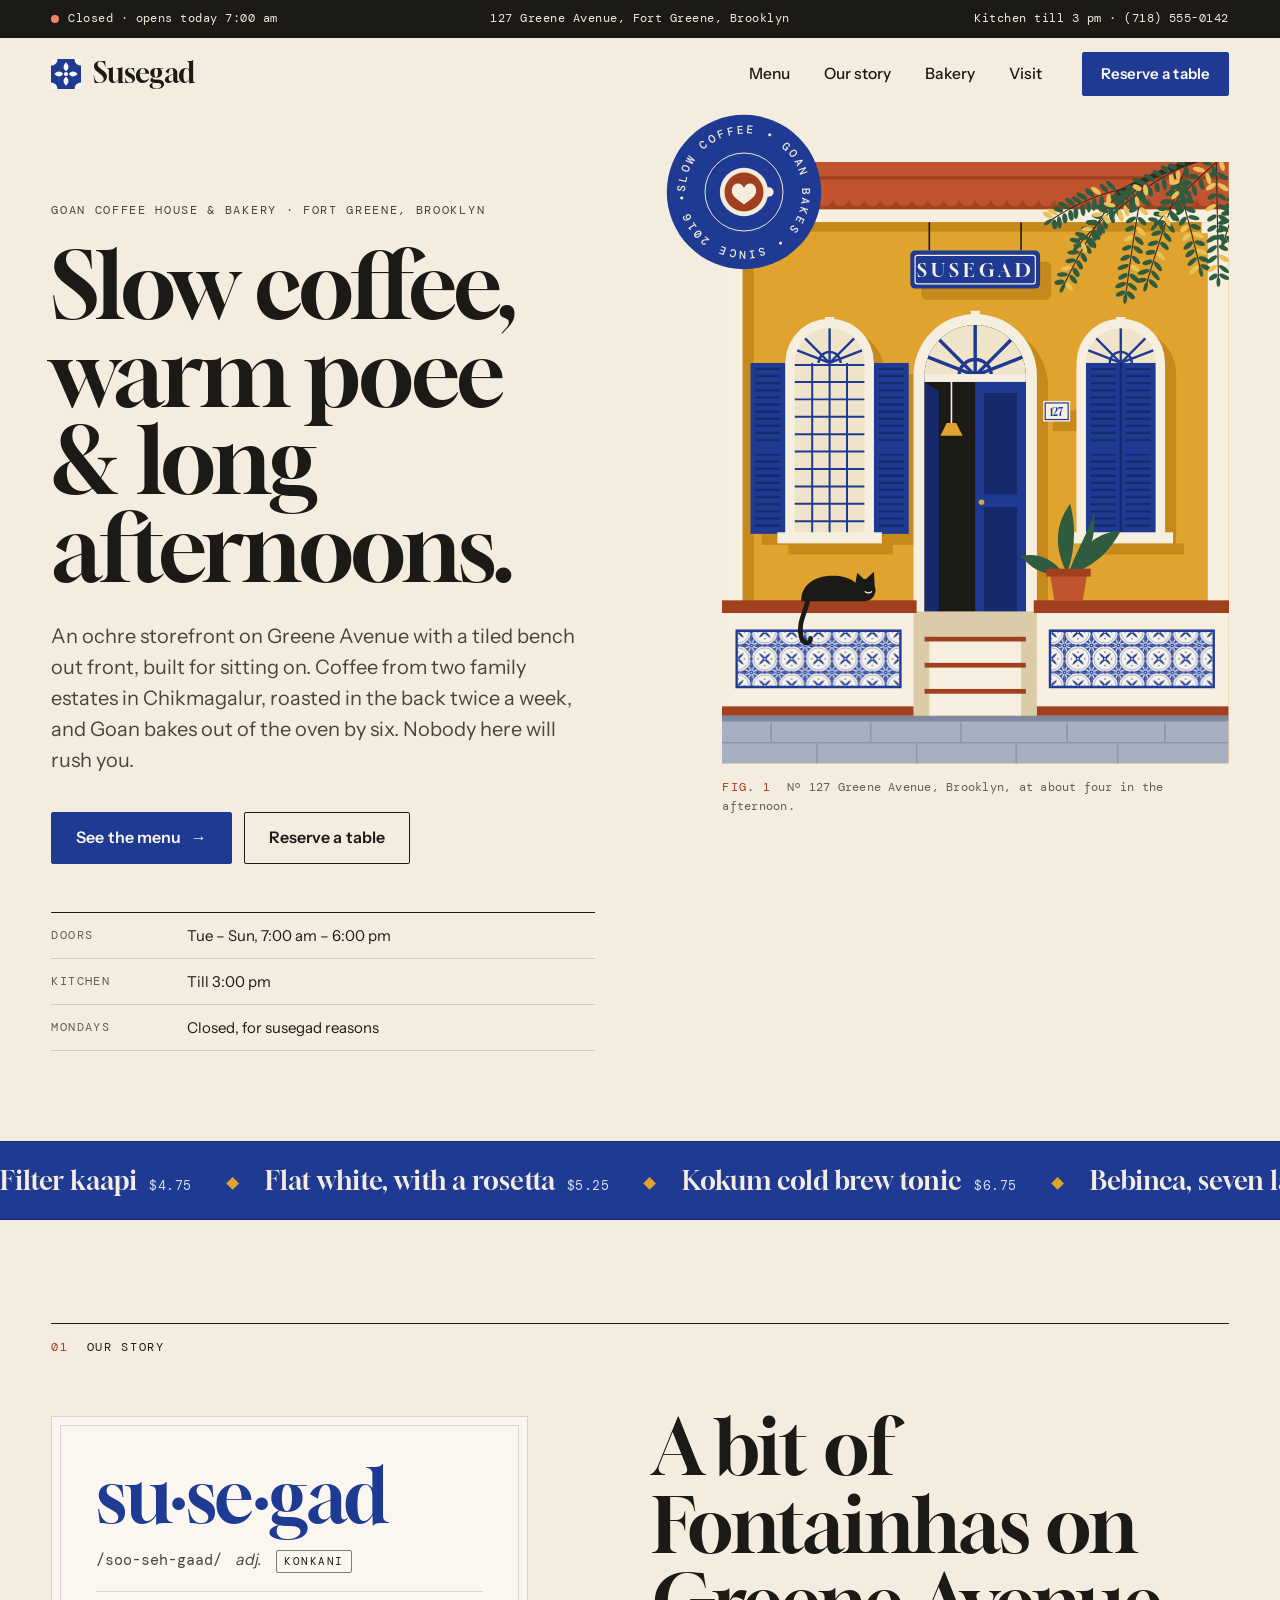
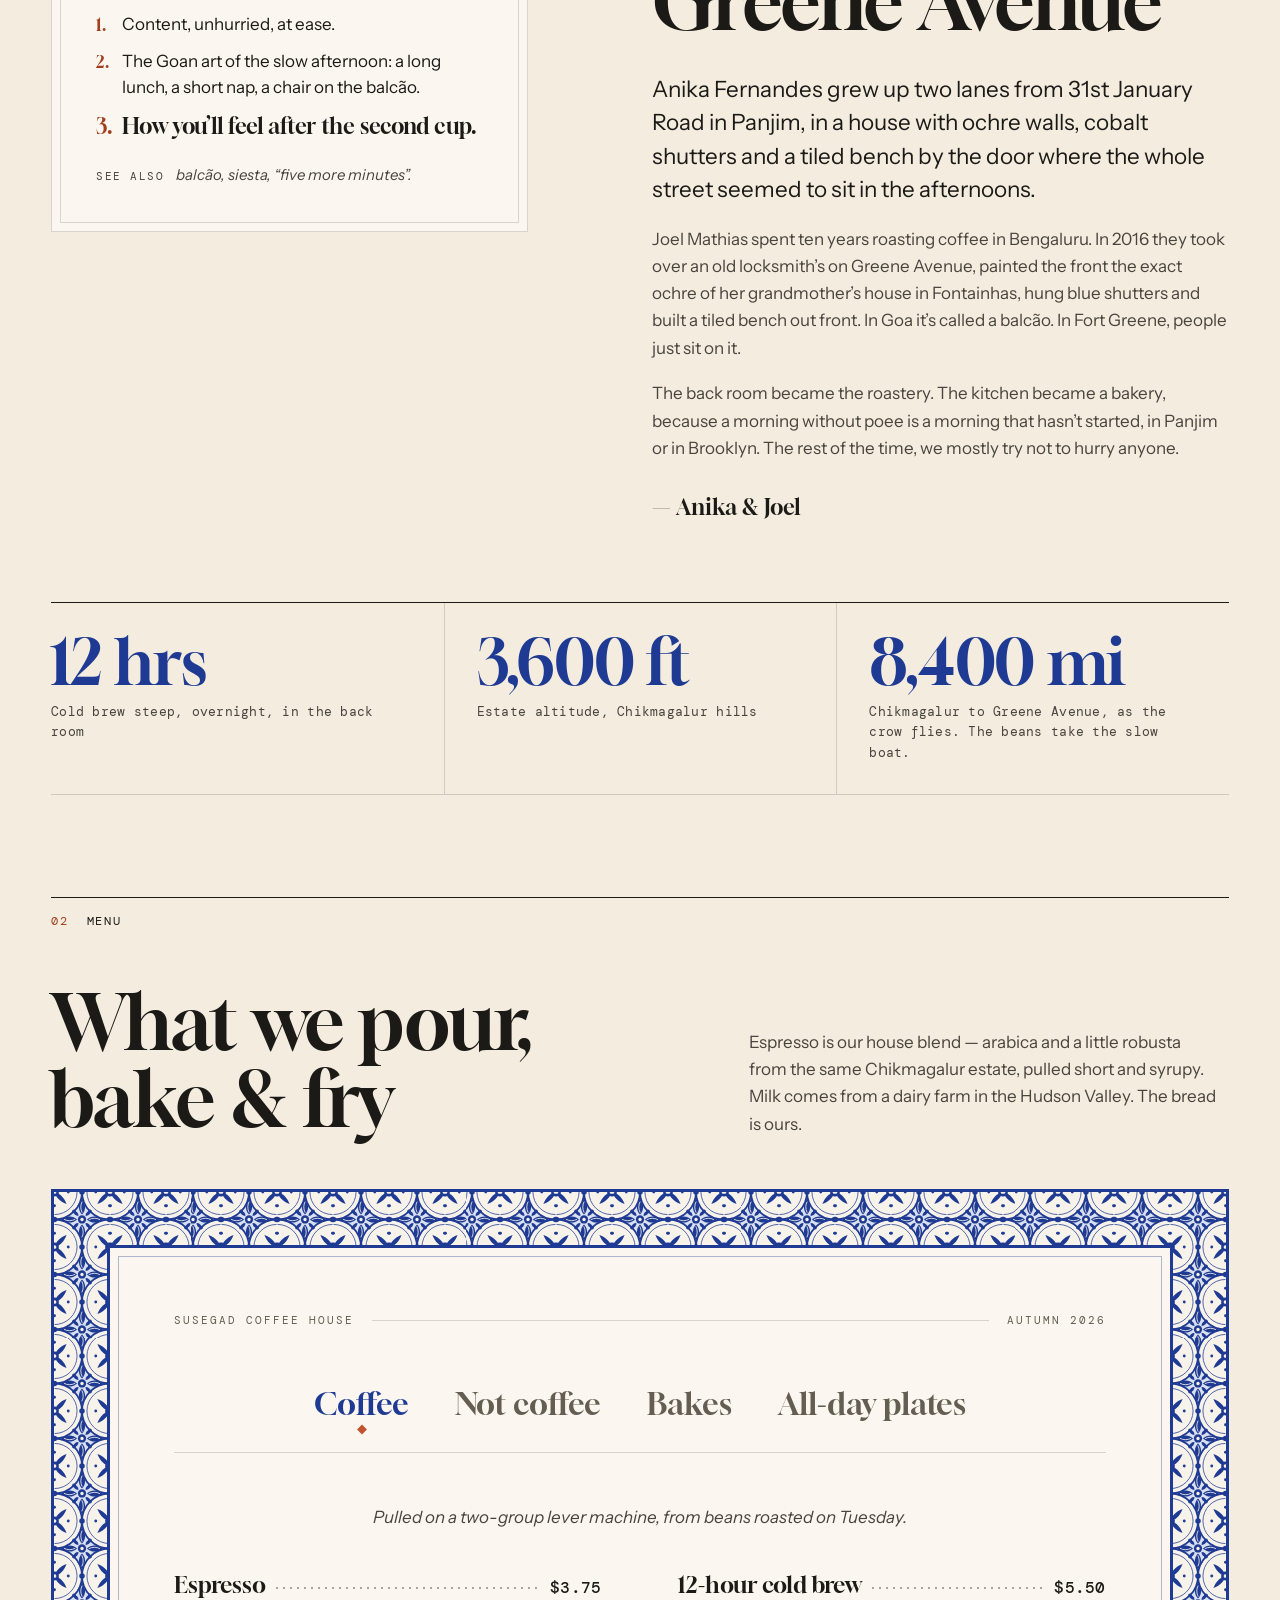
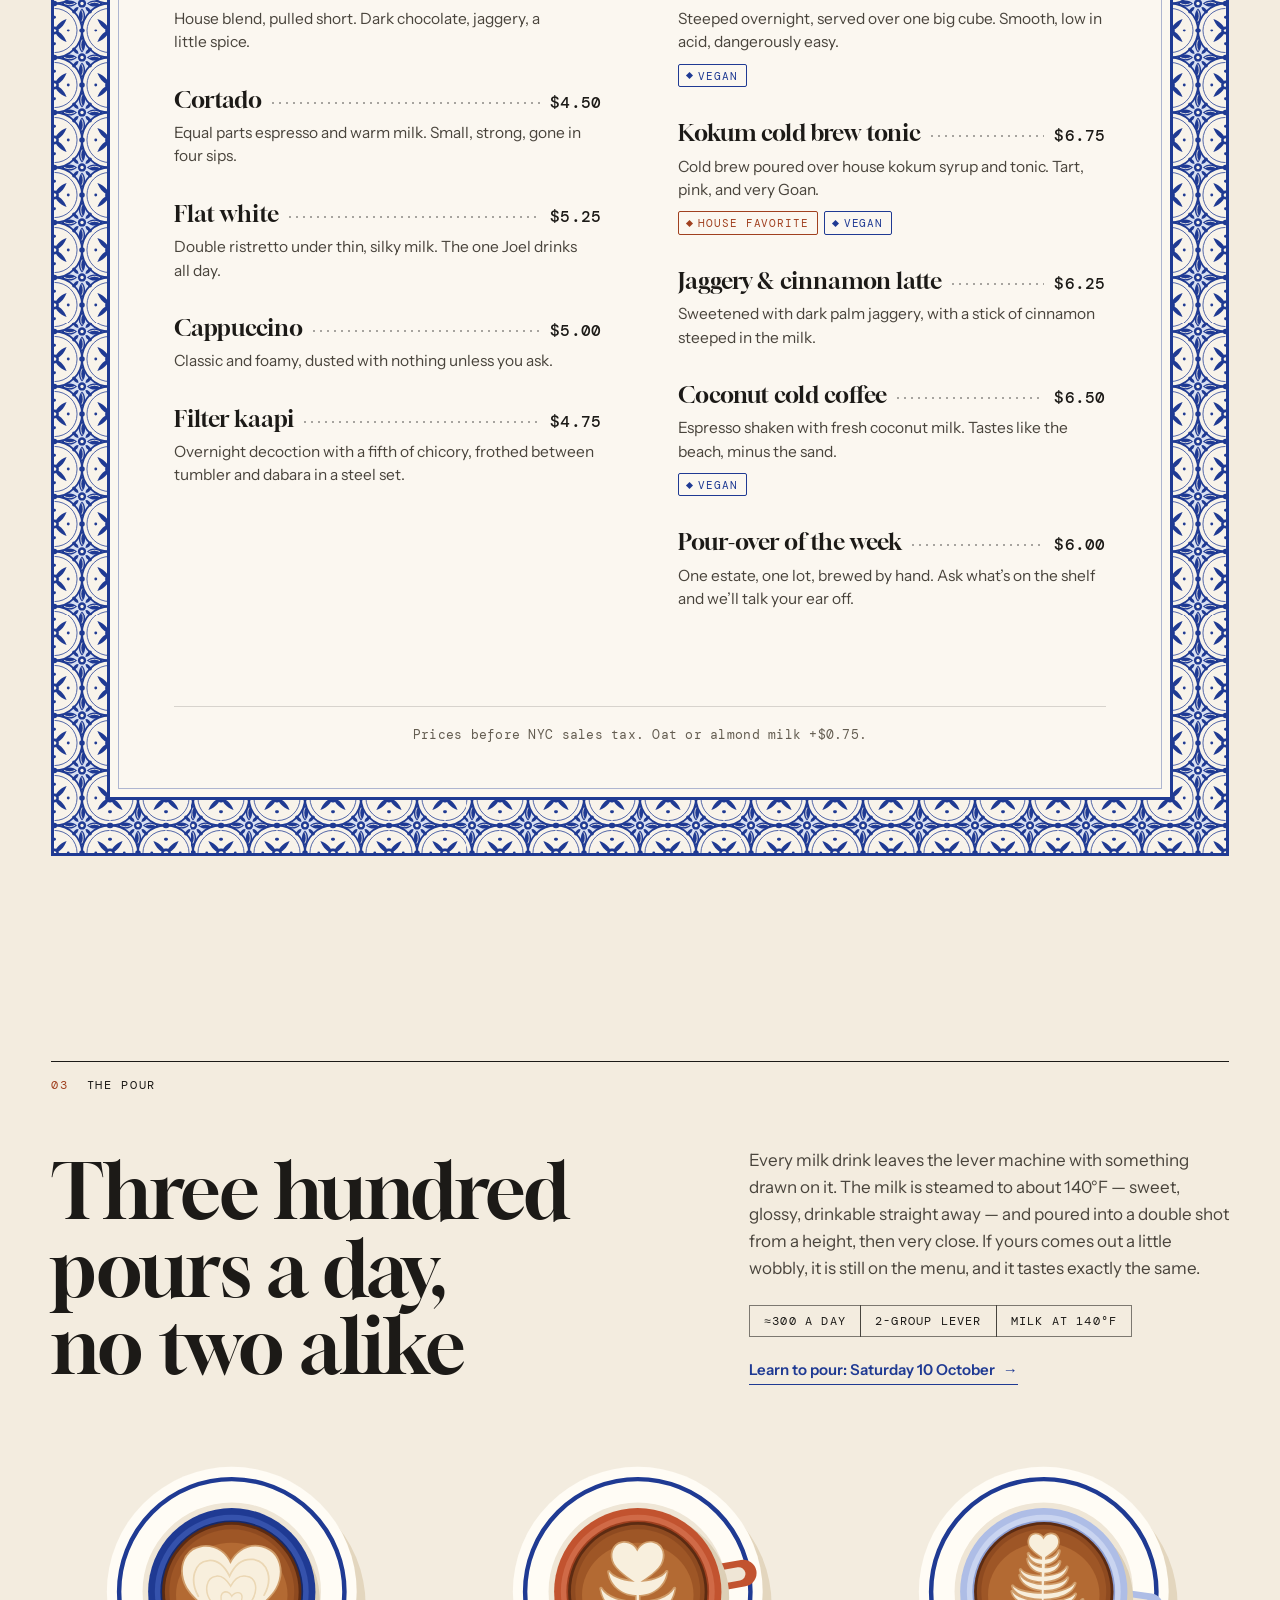
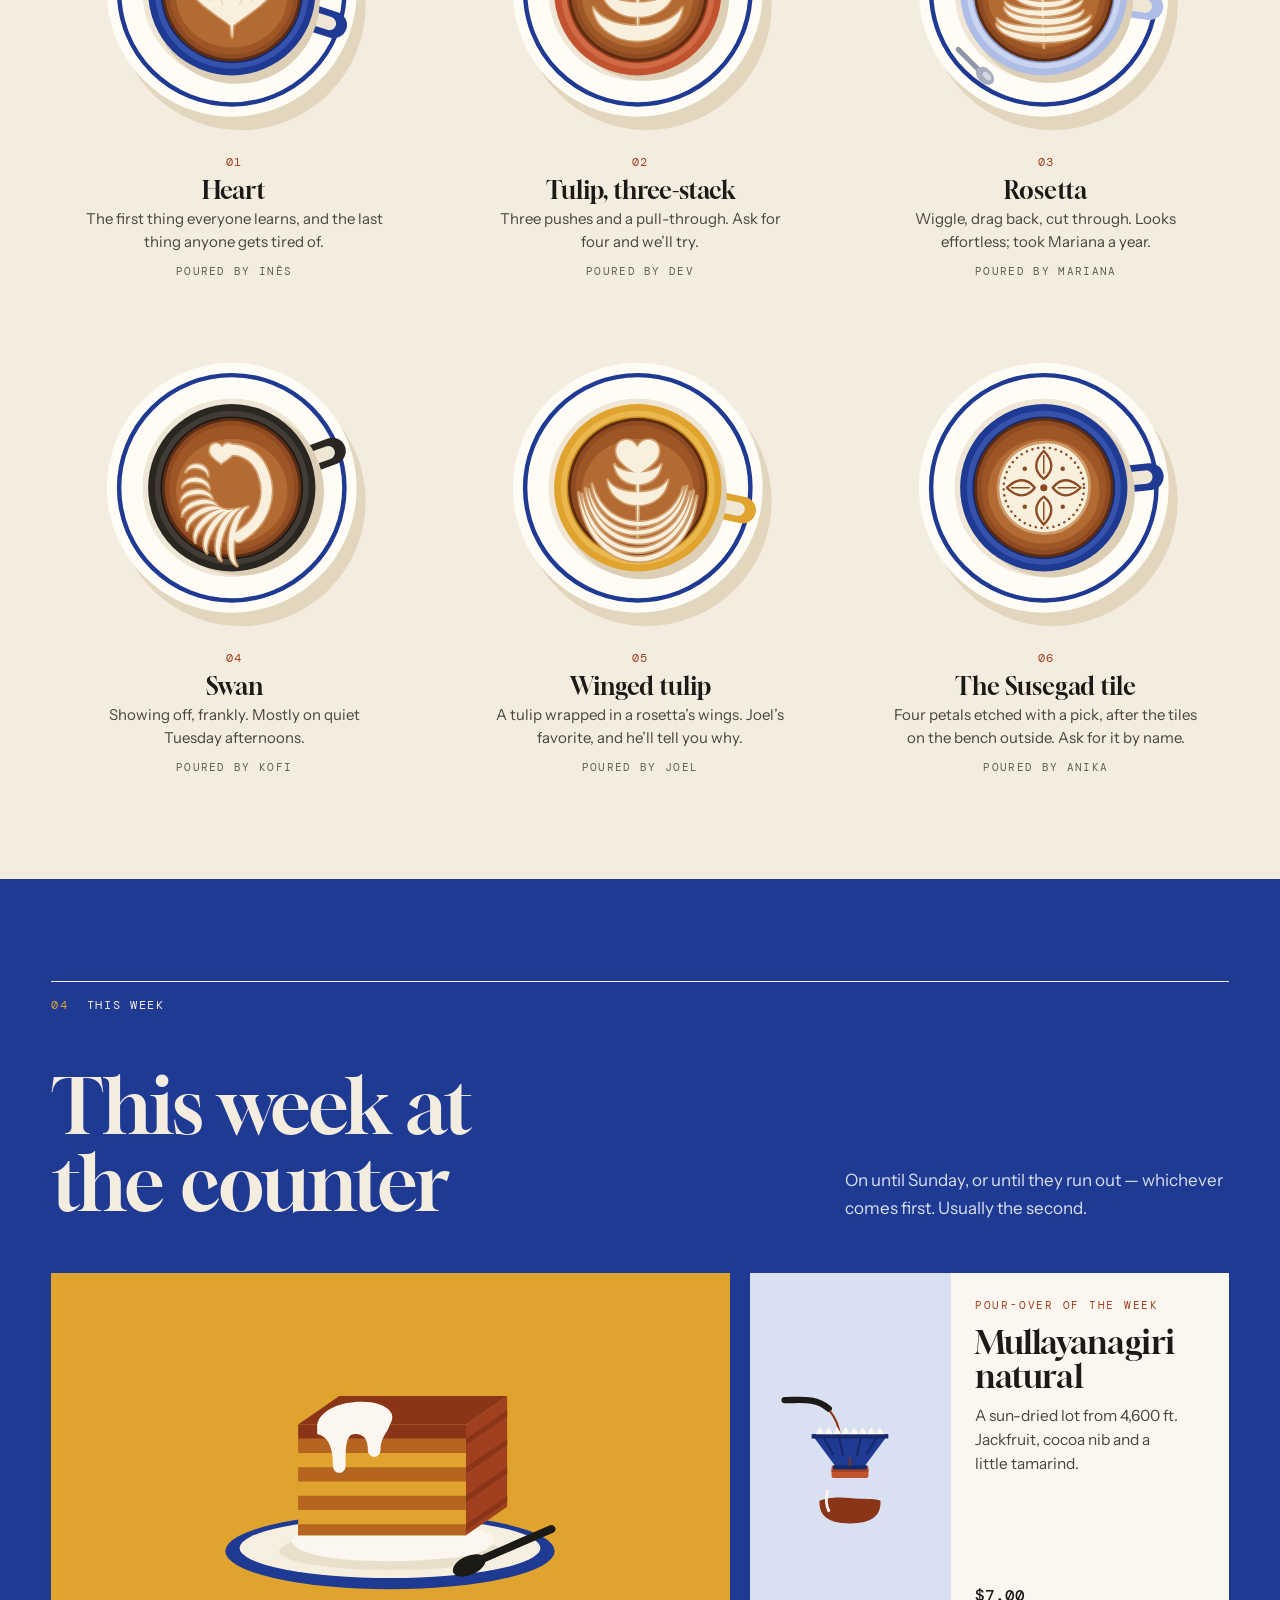
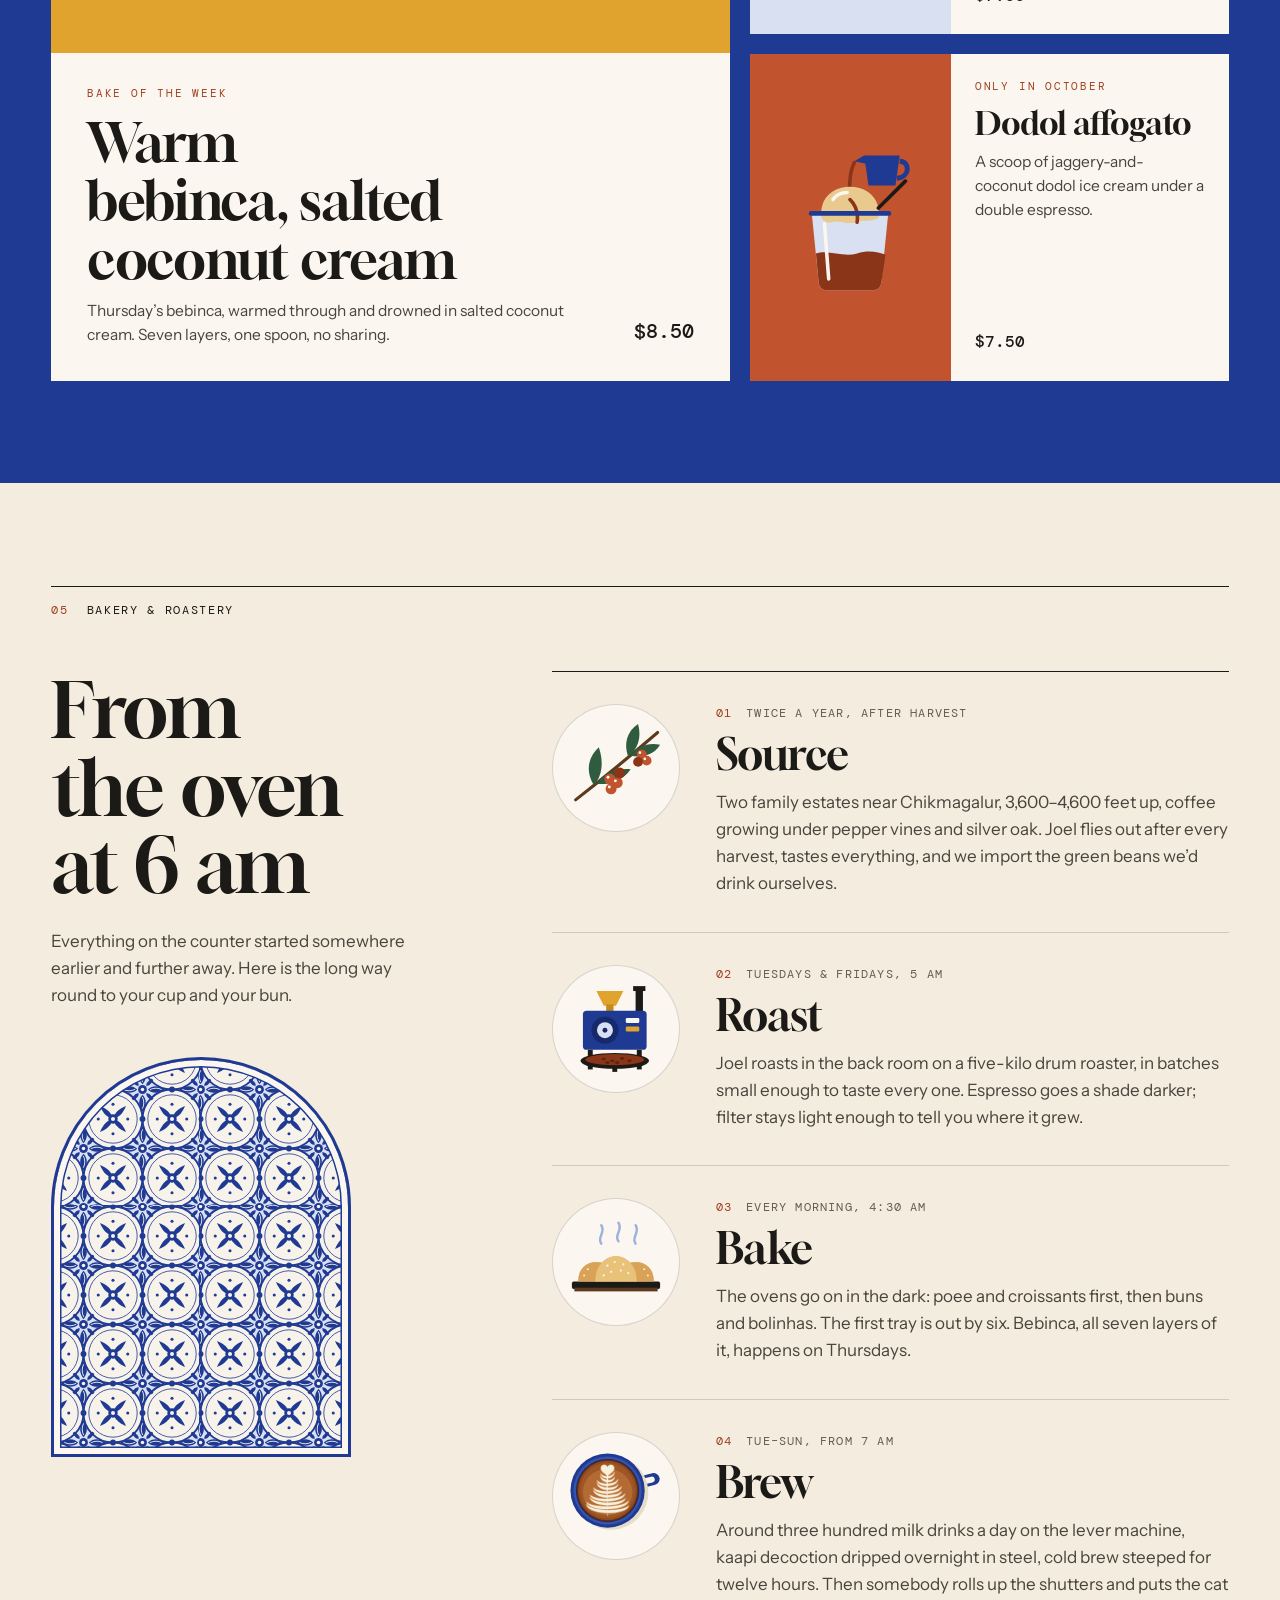
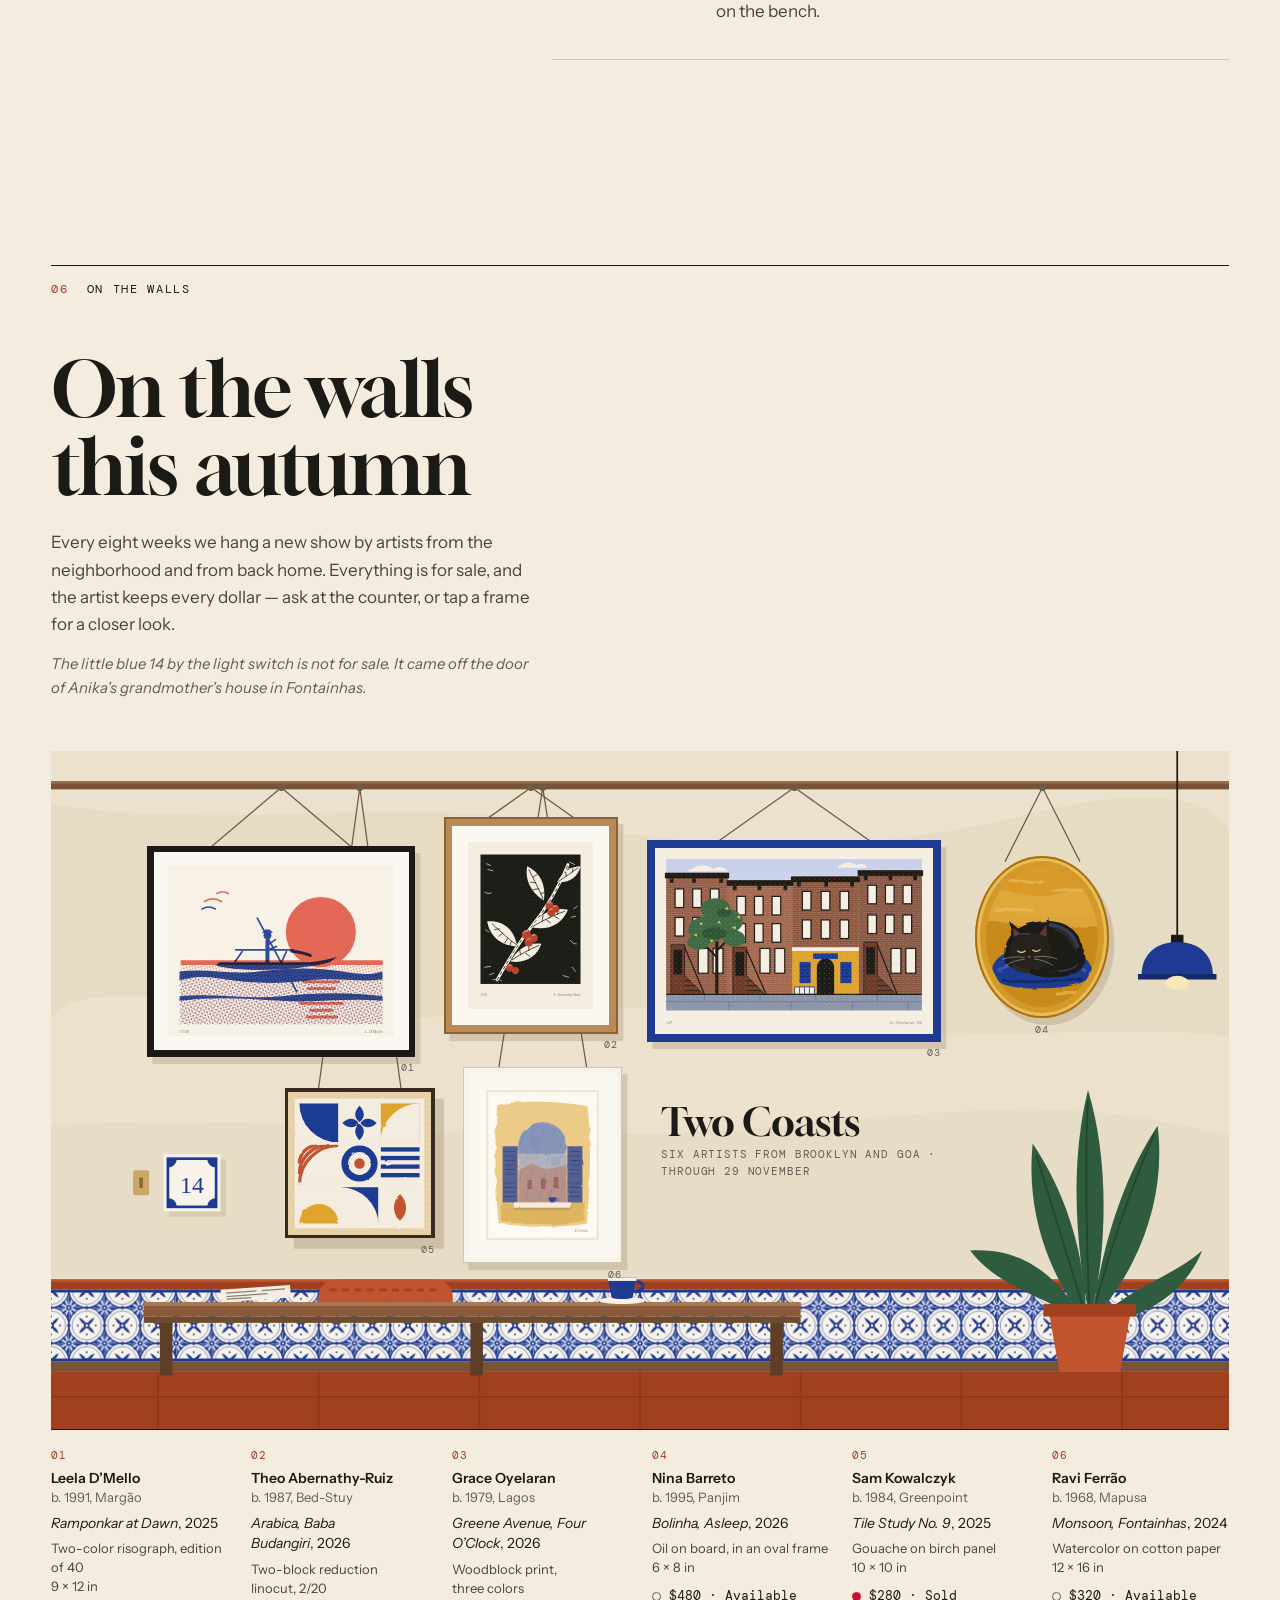
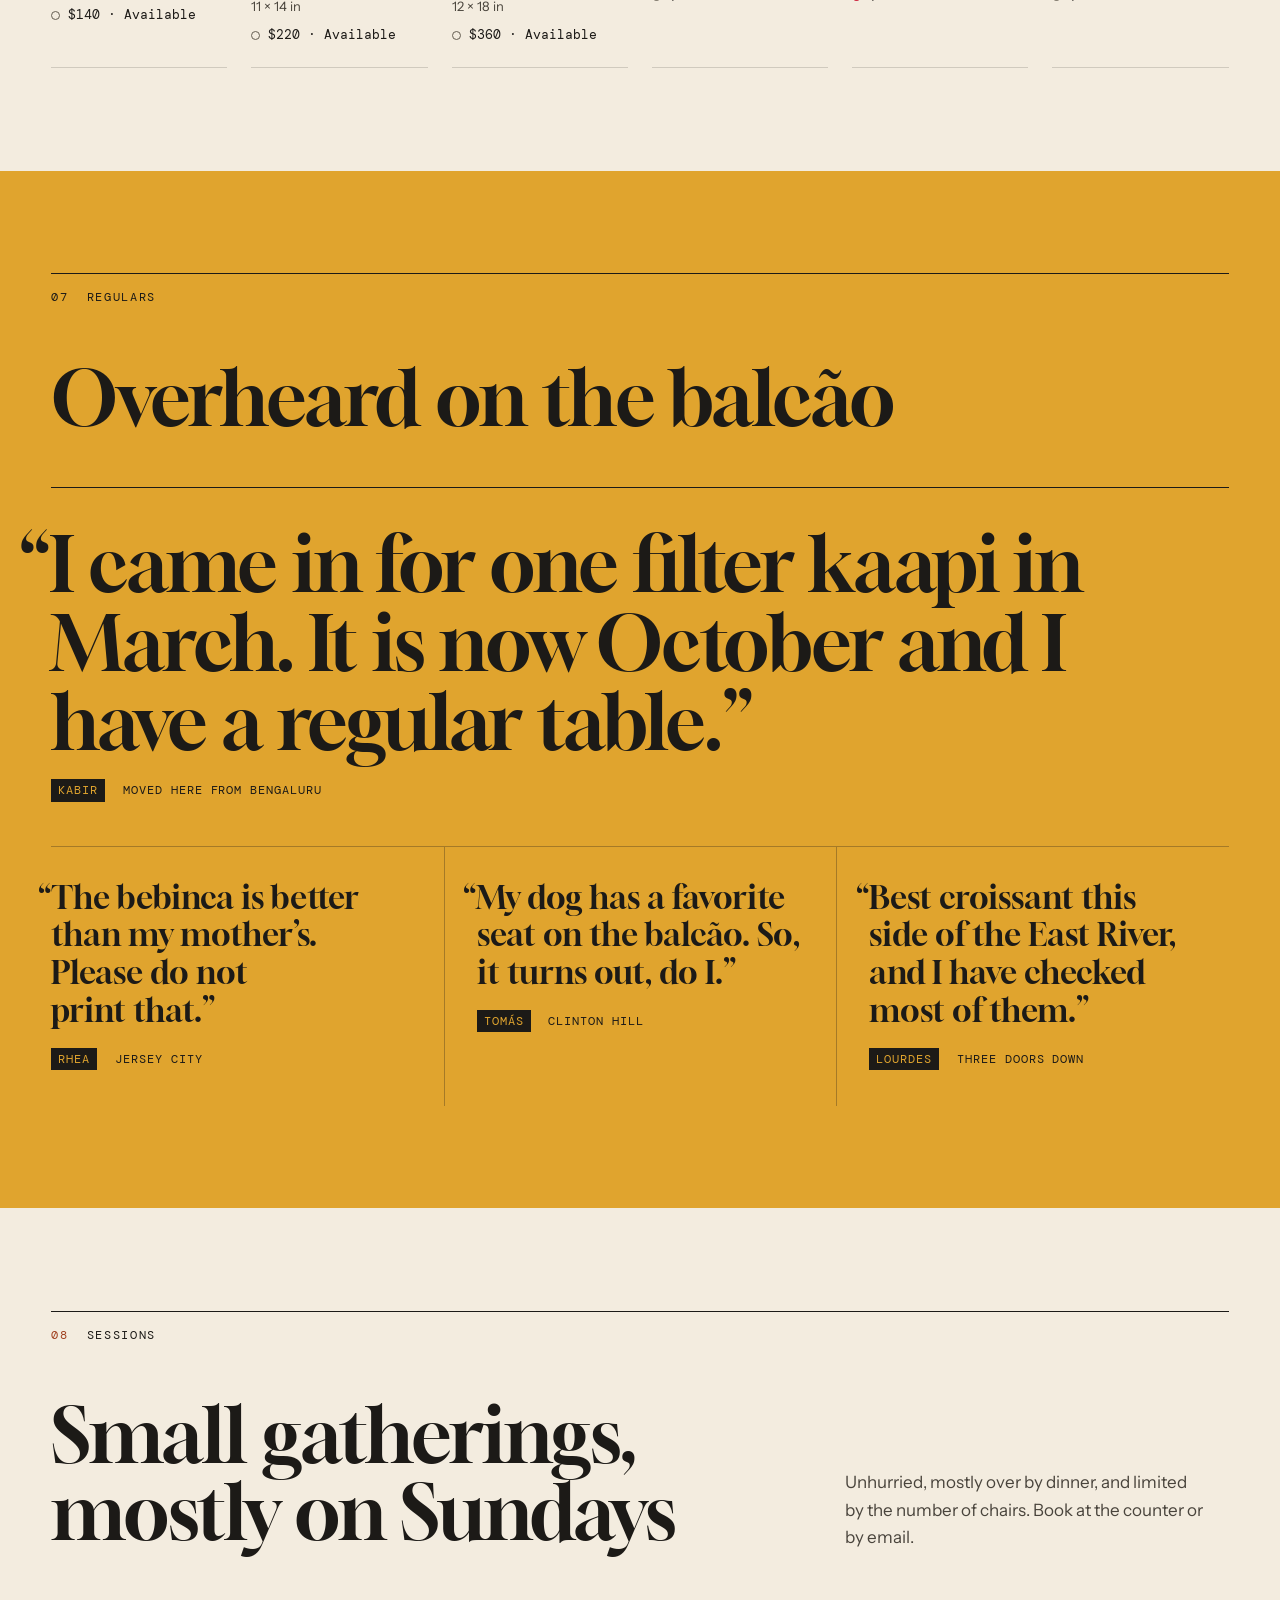
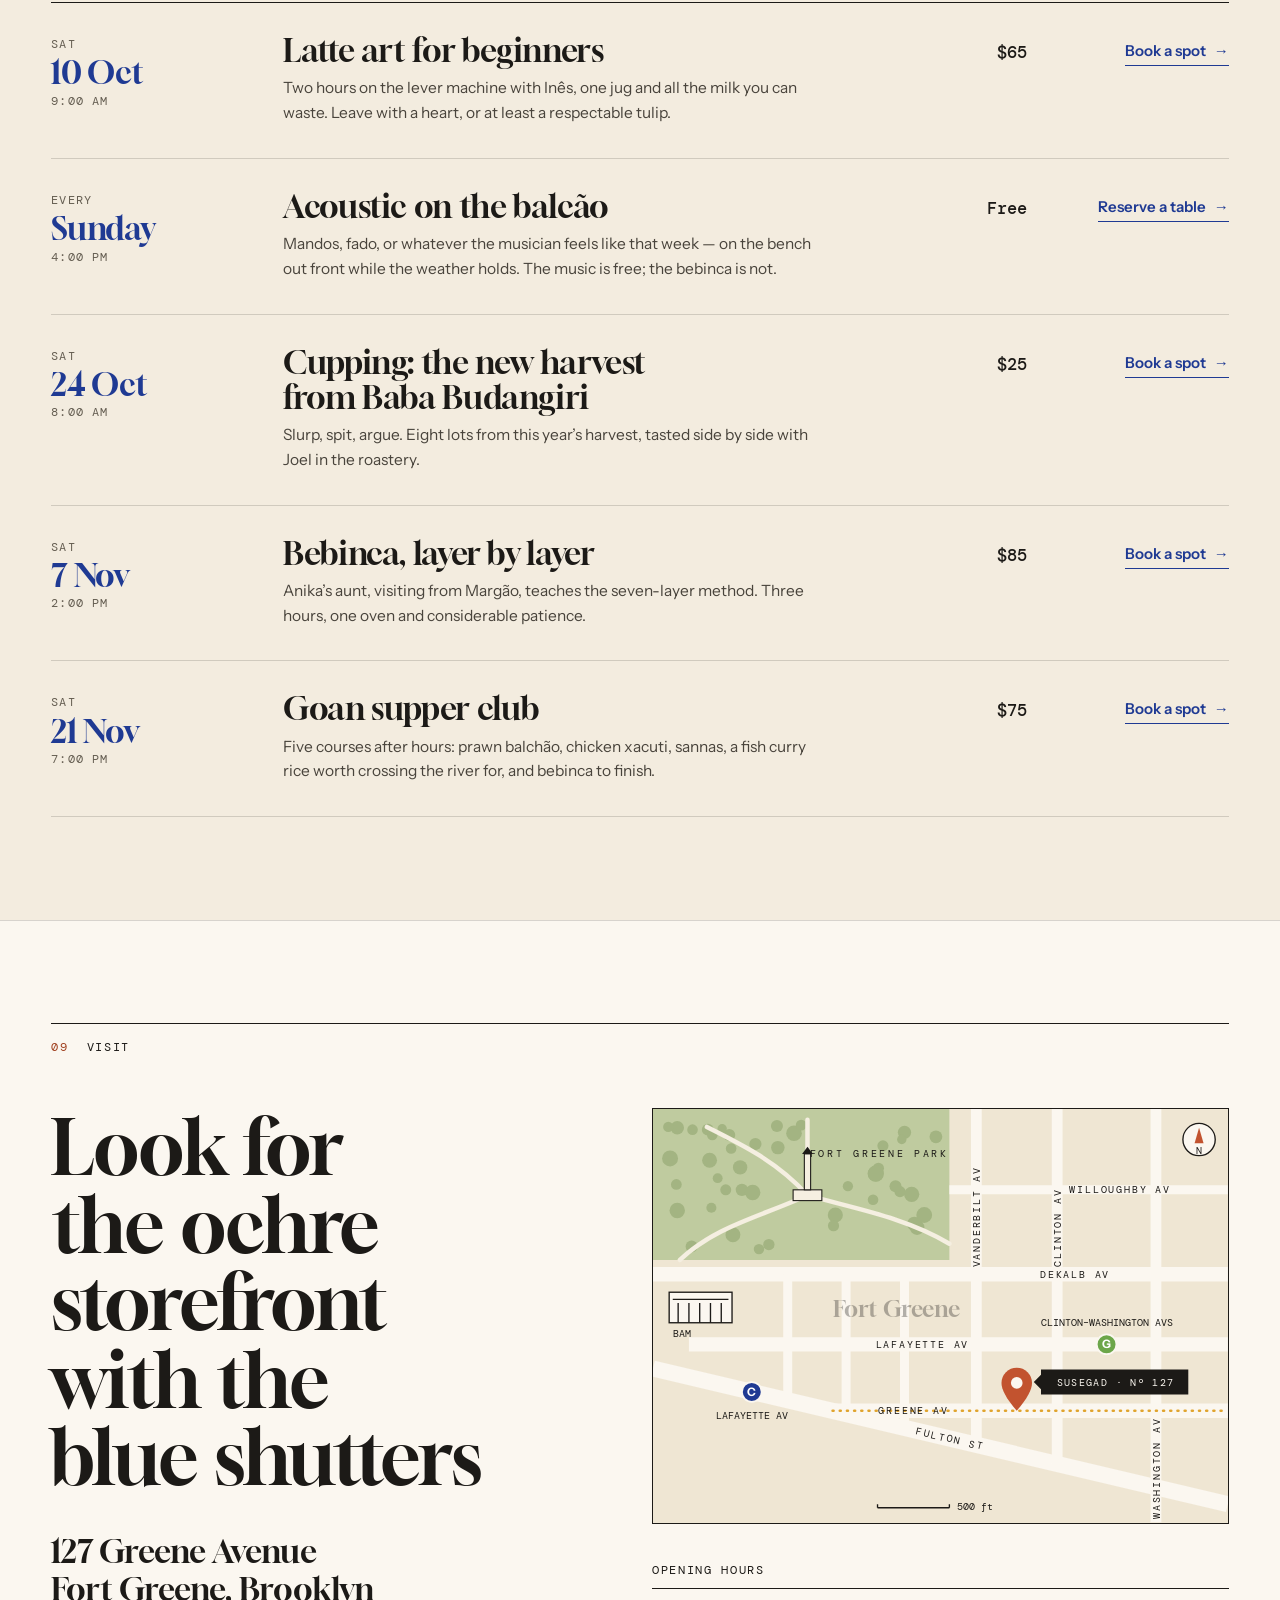
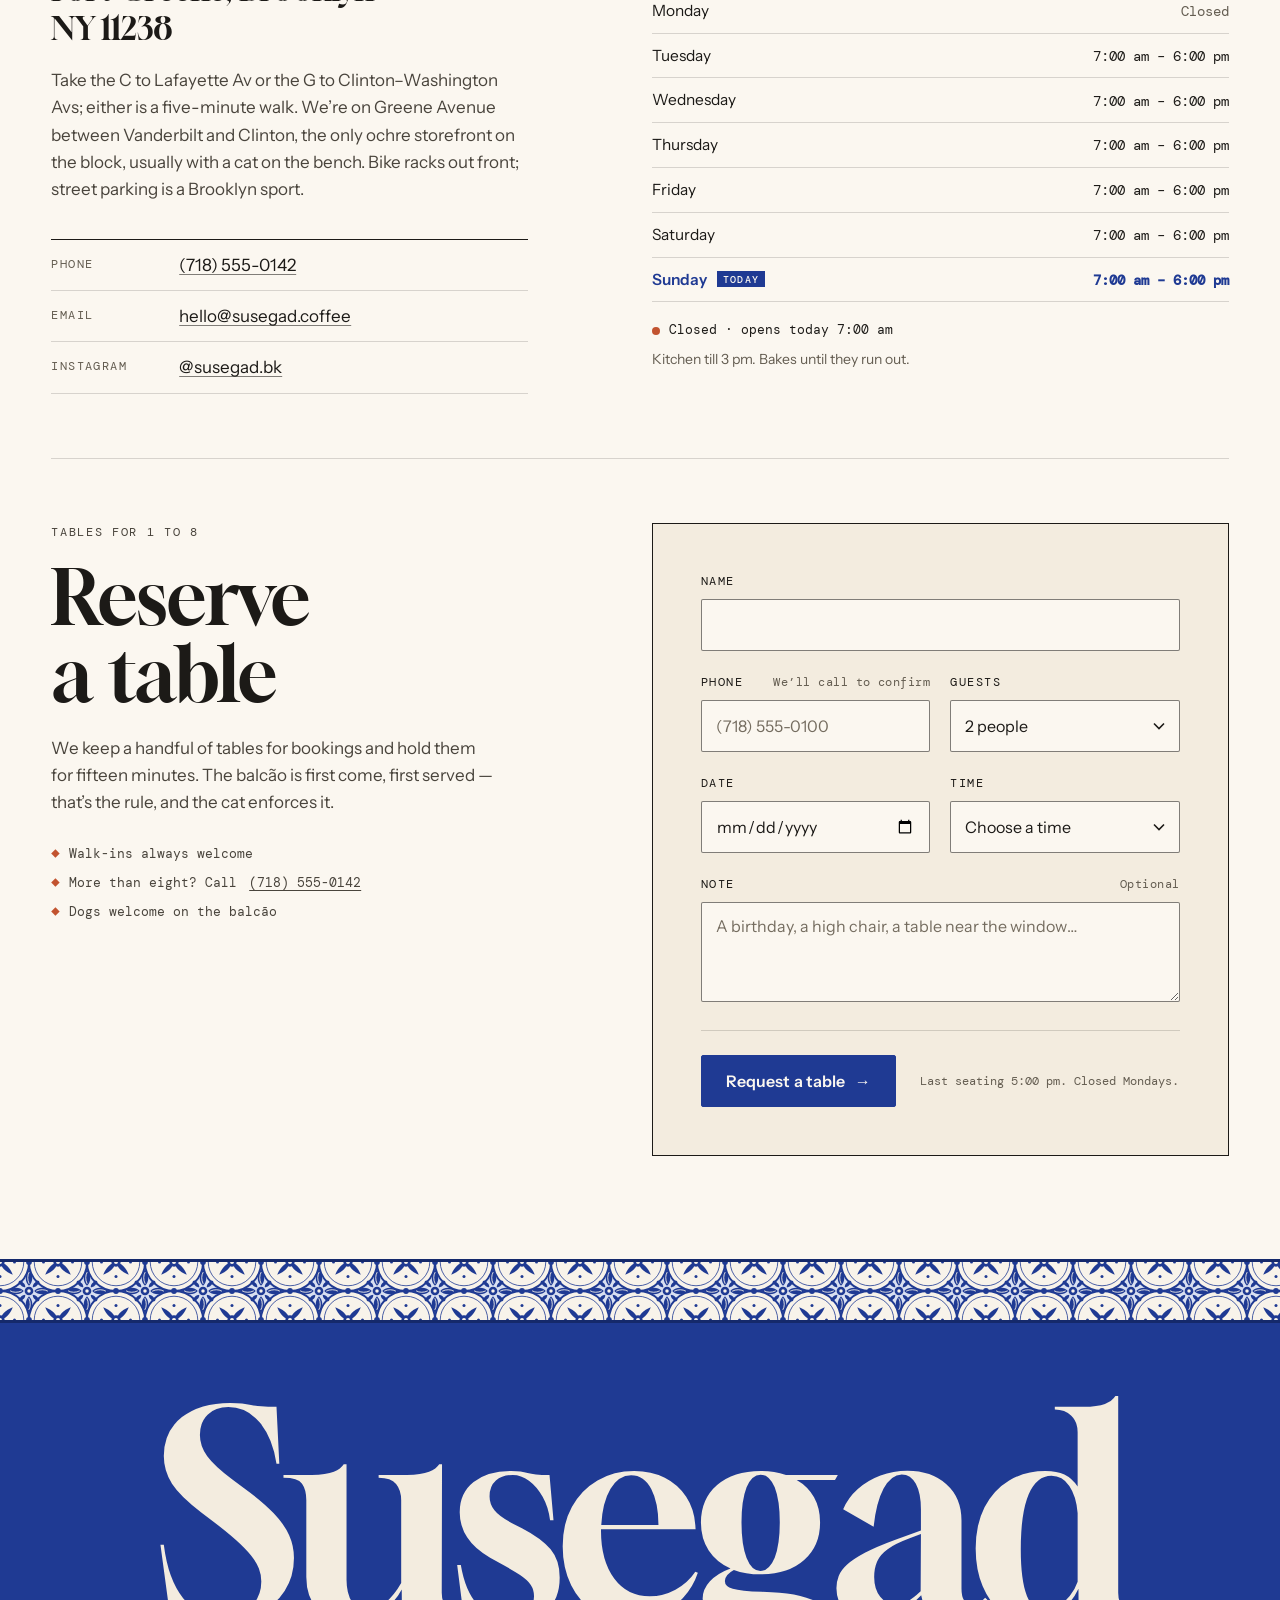
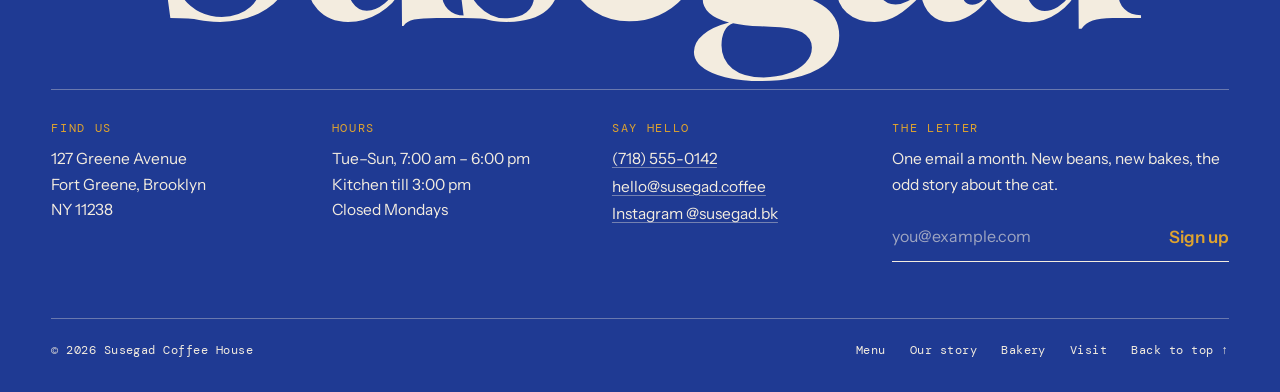
==== commit c7d6a57f: "Add 'On the walls': an illustrated salon hang with a lightbox A rotating show of six fictional artis" ====
--- a/index.html
+++ b/index.html
@@ -864,6 +864,99 @@
                 <p>Around three hundred milk drinks a day on the lever machine, kaapi decoction dripped overnight in steel, cold brew steeped for twelve hours. Then somebody rolls up the shutters and puts the cat on the bench.</p>
               </div>
             </li>
+          </ol>
+        </div>
+      </div>
+    </section>
+
+    <!-- ============ 06 · On the walls ============ -->
+    <section class="section walls" id="walls" aria-labelledby="walls-title">
+      <div class="wrap">
+        <p class="section-head"><span class="section-head__num">06</span><span>On the walls</span></p>
+        <div class="walls__intro">
+          <h2 id="walls-title">On the walls this autumn</h2>
+          <div class="walls__copy">
+            <p>Every eight weeks we hang a new show by artists from the neighborhood and from back home. Everything is for sale, and the artist keeps every dollar — ask at the counter, or tap a frame for a closer look.</p>
+            <p class="walls__aside">The little blue 14 by the light switch is not for sale. It came off the door of Anika’s grandmother’s house in Fontainhas.</p>
+          </div>
+        </div>
+
+        <div class="gallery" data-gallery>
+          <img class="gallery__wall" src="assets/art/wall.svg" alt="" width="1320" height="760" loading="lazy" decoding="async">
+          <p class="gallery__show"><span class="gallery__show-title">Two Coasts</span><span class="gallery__show-sub">Six artists from Brooklyn and Goa · through 29 November</span><span class="gallery__hint" aria-hidden="true">Swipe for all six <span>→</span></span></p>
+          <ol class="gallery__works">
+          <li class="work work--riso" style="--x: 108; --y: 106; --w: 300; --f: 7; --m: 16; --ar: 400 / 300">
+            <a class="work__frame" href="assets/art/riso-ramponkar.svg" data-work data-num="01">
+              <span class="work__mat"><img src="assets/art/riso-ramponkar.svg" alt="Risograph print in pink and blue: a Goan fisherman poling his canoe past a low pink sun." width="400" height="300" loading="lazy" decoding="async"></span>
+            </a>
+            <div class="work__label">
+              <p class="work__num">01</p>
+              <p class="work__artist">Leela D’Mello <span>b. 1991, Margão</span></p>
+              <p class="work__title"><cite>Ramponkar at Dawn</cite>, 2025</p>
+              <p class="work__medium">Two-color risograph, edition of 40<br>9 × 12 in</p>
+              <p class="work__price"><span class="work__dot" aria-hidden="true"></span>$140 · Available</p>
+            </div>
+          </li>
+          <li class="work work--lino" style="--x: 440; --y: 74; --w: 196; --f: 10; --m: 18; --ar: 300 / 400">
+            <a class="work__frame" href="assets/art/linocut-arabica.svg" data-work data-num="02">
+              <span class="work__mat"><img src="assets/art/linocut-arabica.svg" alt="Black-and-cream linocut of a coffee branch with carved leaves and red cherries." width="300" height="400" loading="lazy" decoding="async"></span>
+            </a>
+            <div class="work__label">
+              <p class="work__num">02</p>
+              <p class="work__artist">Theo Abernathy-Ruiz <span>b. 1987, Bed-Stuy</span></p>
+              <p class="work__title"><cite>Arabica, Baba Budangiri</cite>, 2026</p>
+              <p class="work__medium">Two-block reduction linocut, 2/20<br>11 × 14 in</p>
+              <p class="work__price"><span class="work__dot" aria-hidden="true"></span>$220 · Available</p>
+            </div>
+          </li>
+          <li class="work work--block" style="--x: 668; --y: 100; --w: 330; --f: 9; --m: 0; --ar: 450 / 300">
+            <a class="work__frame" href="assets/art/block-greene-ave.svg" data-work data-num="03">
+              <span class="work__mat"><img src="assets/art/block-greene-ave.svg" alt="Woodblock print of a row of Brooklyn brownstones with one ochre storefront with blue shutters among them." width="450" height="300" loading="lazy" decoding="async"></span>
+            </a>
+            <div class="work__label">
+              <p class="work__num">03</p>
+              <p class="work__artist">Grace Oyelaran <span>b. 1979, Lagos</span></p>
+              <p class="work__title"><cite>Greene Avenue, Four O’Clock</cite>, 2026</p>
+              <p class="work__medium">Woodblock print, three colors<br>12 × 18 in</p>
+              <p class="work__price"><span class="work__dot" aria-hidden="true"></span>$360 · Available</p>
+            </div>
+          </li>
+          <li class="work work--oil" style="--x: 1036; --y: 118; --w: 150; --f: 12; --m: 0; --ar: 240 / 300">
+            <a class="work__frame" href="assets/art/oil-bolinha.svg" data-work data-num="04">
+              <span class="work__mat"><img src="assets/art/oil-bolinha.svg" alt="Small oil painting of the café’s black cat asleep on a blue cushion against an ochre background." width="240" height="300" loading="lazy" decoding="async"></span>
+            </a>
+            <div class="work__label">
+              <p class="work__num">04</p>
+              <p class="work__artist">Nina Barreto <span>b. 1995, Panjim</span></p>
+              <p class="work__title"><cite>Bolinha, Asleep</cite>, 2026</p>
+              <p class="work__medium">Oil on board, in an oval frame<br>6 × 8 in</p>
+              <p class="work__price"><span class="work__dot" aria-hidden="true"></span>$480 · Available</p>
+            </div>
+          </li>
+          <li class="work work--tile" style="--x: 262; --y: 378; --w: 168; --f: 4; --m: 0; --ar: 300 / 300">
+            <a class="work__frame" href="assets/art/tile-study.svg" data-work data-num="05">
+              <span class="work__mat"><img src="assets/art/tile-study.svg" alt="Gouache painting of nine tile fragments in blue, terracotta and ochre on a cream ground." width="300" height="300" loading="lazy" decoding="async"></span>
+            </a>
+            <div class="work__label">
+              <p class="work__num">05</p>
+              <p class="work__artist">Sam Kowalczyk <span>b. 1984, Greenpoint</span></p>
+              <p class="work__title"><cite>Tile Study No. 9</cite>, 2025</p>
+              <p class="work__medium">Gouache on birch panel<br>10 × 10 in</p>
+              <p class="work__price"><span class="work__dot work__dot--sold" aria-hidden="true"></span>$280 · Sold</p>
+            </div>
+          </li>
+          <li class="work work--water" style="--x: 462; --y: 354; --w: 178; --f: 6; --m: 20; --ar: 300 / 400">
+            <a class="work__frame" href="assets/art/watercolor-monsoon.svg" data-work data-num="06">
+              <span class="work__mat"><img src="assets/art/watercolor-monsoon.svg" alt="Watercolor of an arched window with blue shutters open onto monsoon rain and the house across the lane, a cup on the sill." width="300" height="400" loading="lazy" decoding="async"></span>
+            </a>
+            <div class="work__label">
+              <p class="work__num">06</p>
+              <p class="work__artist">Ravi Ferrão <span>b. 1968, Mapusa</span></p>
+              <p class="work__title"><cite>Monsoon, Fontainhas</cite>, 2024</p>
+              <p class="work__medium">Watercolor on cotton paper<br>12 × 16 in</p>
+              <p class="work__price"><span class="work__dot" aria-hidden="true"></span>$320 · Available</p>
+            </div>
+          </li>
           </ol>
         </div>
       </div>
@@ -1184,6 +1277,25 @@
     </section>
   </main>
 
+  <!-- ============ Lightbox for the artworks ============ -->
+  <dialog class="lightbox" aria-labelledby="lightbox-title" data-lightbox>
+    <div class="lightbox__inner">
+      <button class="lightbox__close" type="button" data-lightbox-close><span class="sr-only">Close</span><span aria-hidden="true">×</span></button>
+      <div class="lightbox__art"><img src="" alt="" data-lb-img></div>
+      <div class="lightbox__caption">
+        <p class="lightbox__num" data-lb-num></p>
+        <h3 class="lightbox__title" id="lightbox-title" data-lb-title></h3>
+        <p class="lightbox__artist" data-lb-artist></p>
+        <p class="lightbox__medium" data-lb-medium></p>
+        <p class="lightbox__price" data-lb-price></p>
+        <div class="lightbox__nav">
+          <button class="lightbox__step" type="button" data-lightbox-prev><span aria-hidden="true">←</span> Previous</button>
+          <button class="lightbox__step" type="button" data-lightbox-next>Next <span aria-hidden="true">→</span></button>
+        </div>
+      </div>
+    </div>
+  </dialog>
+
   <!-- ============ Footer ============ -->
   <footer class="site-footer">
     <div class="tile-band" aria-hidden="true"></div>
--- a/style.css
+++ b/style.css
@@ -1107,6 +1107,229 @@
   .step__art { width: 128px; padding: 14px; }
 }
 
+/* 11b. 06 On the walls ---------------------------------------------------- */
+.walls__intro { display: grid; gap: 24px; margin-bottom: clamp(36px, 4vw, 56px); }
+.walls__intro h2 { font-size: var(--step-4); max-width: 11ch; }
+.walls__copy p { max-width: 30rem; color: var(--ink-soft); }
+.walls__copy .walls__aside {
+  margin-top: 14px;
+  font-size: 0.9375rem;
+  font-style: italic;
+  color: var(--ink-muted);
+}
+
+.gallery {
+  --unit: 0.82px;
+  position: relative;
+  container-type: inline-size;
+}
+.gallery__wall { display: none; }
+.gallery__show {
+  display: grid;
+  gap: 4px;
+  margin-bottom: 20px;
+}
+.gallery__show-title { font-family: var(--font-display); font-size: 1.75rem; line-height: 1.05; }
+.gallery__show-sub {
+  font-family: var(--font-mono);
+  font-size: 0.75rem;
+  letter-spacing: 0.08em;
+  text-transform: uppercase;
+  color: var(--ink-muted);
+}
+
+.gallery__hint {
+  margin-top: 10px;
+  font-family: var(--font-mono);
+  font-size: 0.75rem;
+  letter-spacing: 0.04em;
+  color: var(--terracotta-deep);
+}
+
+/* phones: a swipeable row of frames, each on its own patch of wall */
+.gallery__works {
+  display: flex;
+  gap: 14px;
+  margin-inline: calc(var(--gutter) * -1);
+  padding: 4px var(--gutter) 18px;
+  overflow-x: auto;
+  scroll-snap-type: x mandatory;
+  scroll-padding-inline: var(--gutter);
+  overscroll-behavior-x: contain;
+  scrollbar-width: thin;
+}
+.work {
+  flex: 0 0 min(80%, 340px);
+  scroll-snap-align: start;
+  display: grid;
+  grid-template-rows: 300px auto;
+  background: #EBE1CC;
+  border-top: 6px solid #7A5236;
+}
+.work__frame {
+  align-self: center;
+  justify-self: center;
+  display: block;
+  position: relative;
+  width: min(calc(var(--w) * var(--unit)), 80%);
+  padding: calc(var(--f) * var(--unit));
+  background: var(--frame, #1C1A17);
+  box-shadow: calc(6 * var(--unit)) calc(8 * var(--unit)) 0 rgba(96, 66, 32, 0.16);
+  transition: transform 0.35s var(--ease), box-shadow 0.35s var(--ease);
+}
+.work__mat {
+  display: block;
+  padding: calc(var(--m) * var(--unit));
+  background: #FBF8F2;
+}
+.work__mat img { width: 100%; height: auto; aspect-ratio: var(--ar); }
+.work__frame:hover { transform: translateY(-3px); box-shadow: calc(9 * var(--unit)) calc(13 * var(--unit)) 0 rgba(96, 66, 32, 0.16); }
+.work__frame:focus-visible { outline-offset: 5px; }
+
+.work--riso  { --frame: #1C1A17; }
+.work--lino  { --frame: #B98A55; }
+.work--lino .work__frame { box-shadow: inset 0 0 0 2px #8A6234, calc(6 * var(--unit)) calc(8 * var(--unit)) 0 rgba(96, 66, 32, 0.16); }
+.work--block { --frame: var(--cobalt); }
+.work--block .work__mat, .work--oil .work__mat, .work--tile .work__mat { background: none; }
+.work--tile  { --frame: #3A2A1E; }
+.work--tile .work__frame { box-shadow: calc(10 * var(--unit)) calc(12 * var(--unit)) 0 rgba(96, 66, 32, 0.18); }
+.work--water { --frame: #F7F3EA; }
+.work--water .work__frame { box-shadow: inset 0 0 0 1px #CFC4AE, calc(6 * var(--unit)) calc(8 * var(--unit)) 0 rgba(96, 66, 32, 0.16); }
+.work--oil   { --frame: #D39A2A; }
+.work--oil .work__frame,
+.work--oil .work__mat { border-radius: 50%; }
+.work--oil .work__frame { box-shadow: inset 0 0 0 2px #A86F12, inset 0 0 0 5px #E8BC58, calc(6 * var(--unit)) calc(8 * var(--unit)) 0 rgba(96, 66, 32, 0.16); }
+.work--oil .work__mat { overflow: hidden; }
+.work--oil .work__mat img { display: block; }
+
+.work__label {
+  padding: 16px 18px 20px;
+  background: var(--paper);
+  font-size: 0.875rem;
+  line-height: 1.45;
+}
+.work__num { font-family: var(--font-mono); font-size: 0.6875rem; letter-spacing: 0.1em; color: var(--terracotta-deep); }
+.work__artist { margin-top: 4px; font-weight: 600; }
+.work__artist span { display: block; font-weight: 400; color: var(--ink-muted); font-size: 0.8125rem; }
+.work__title { margin-top: 6px; }
+.work__title cite { font-style: italic; }
+.work__medium { margin-top: 6px; color: var(--ink-soft); font-size: 0.8125rem; }
+.work__price {
+  display: flex;
+  align-items: center;
+  gap: 8px;
+  margin-top: 10px;
+  font-family: var(--font-mono);
+  font-size: 0.8125rem;
+}
+.work__dot { width: 9px; height: 9px; border-radius: 50%; border: 1px solid var(--ink-muted); }
+.work__dot--sold { background: #C8102E; border-color: #C8102E; }
+
+/* larger screens: hang the whole show, salon-style, on the illustrated wall */
+@media (min-width: 900px) {
+  .gallery { --unit: calc(100cqw / 1320); }
+  .gallery__wall { display: block; width: 100%; height: auto; }
+  .gallery__show {
+    position: absolute;
+    left: calc(684 * var(--unit));
+    top: calc(392 * var(--unit));
+    width: calc(320 * var(--unit));
+    margin: 0;
+  }
+  .gallery__show-title { font-size: calc(44 * var(--unit)); }
+  .gallery__show-sub { font-size: max(10px, calc(12 * var(--unit))); }
+  .gallery__hint { display: none; }
+  .gallery__works {
+    display: grid;
+    grid-template-columns: repeat(3, minmax(0, 1fr));
+    gap: 0 24px;
+    margin: 0;
+    padding: 0;
+    overflow: visible;
+    border-top: 1px solid var(--ink);
+  }
+  .work { display: contents; }
+  .work__frame {
+    position: absolute;
+    left: calc(var(--x) * var(--unit));
+    top: calc(var(--y) * var(--unit));
+    width: calc(var(--w) * var(--unit));
+  }
+  .work__frame::after {
+    content: attr(data-num);
+    position: absolute;
+    right: 0;
+    bottom: calc(-22 * var(--unit));
+    font-family: var(--font-mono);
+    font-size: max(10px, calc(11 * var(--unit)));
+    letter-spacing: 0.1em;
+    color: var(--ink-muted);
+  }
+  .work--oil .work__frame::after { right: 50%; transform: translateX(50%); }
+  .work__label { padding: 18px 0 22px; background: none; border-bottom: 1px solid var(--rule); }
+}
+@media (min-width: 1200px) {
+  .gallery__works { grid-template-columns: repeat(6, minmax(0, 1fr)); }
+}
+
+/* lightbox */
+.lightbox {
+  width: min(1080px, calc(100vw - 32px));
+  max-height: calc(100dvh - 32px);
+  padding: 0;
+  border: 0;
+  background: var(--paper);
+  color: var(--ink);
+}
+.lightbox::backdrop { background: rgba(28, 26, 23, 0.82); }
+.lightbox__inner { position: relative; display: grid; }
+.lightbox__art {
+  display: grid;
+  place-items: center;
+  padding: clamp(24px, 4vw, 48px);
+  background: #EBE1CC;
+}
+.lightbox__art img { width: auto; height: auto; max-width: 100%; max-height: min(64dvh, 620px); box-shadow: 8px 10px 0 rgba(96, 66, 32, 0.16); }
+.lightbox__caption { padding: 24px clamp(20px, 3vw, 36px) 28px; }
+.lightbox__num { font-family: var(--font-mono); font-size: 0.75rem; letter-spacing: 0.1em; color: var(--terracotta-deep); }
+.lightbox__title { margin-top: 6px; font-size: var(--step-2); font-style: normal; }
+.lightbox__title cite { font-style: normal; }
+.lightbox__artist { margin-top: 8px; font-weight: 600; }
+.lightbox__artist span { display: block; font-weight: 400; color: var(--ink-muted); }
+.lightbox__medium { margin-top: 4px; color: var(--ink-soft); }
+.lightbox__price { display: flex; align-items: center; gap: 8px; margin-top: 12px; font-family: var(--font-mono); font-size: 0.875rem; }
+.lightbox__nav { display: flex; gap: 10px; margin-top: 22px; padding-top: 18px; border-top: 1px solid var(--rule); }
+.lightbox__step {
+  min-height: 44px;
+  padding: 0 16px;
+  border: 1px solid var(--ink);
+  border-radius: 2px;
+  background: none;
+  font-weight: 600;
+  font-size: 0.9375rem;
+  cursor: pointer;
+}
+.lightbox__step:hover { background: var(--ink); color: var(--paper); }
+.lightbox__close {
+  position: absolute;
+  top: 10px;
+  right: 10px;
+  z-index: 1;
+  width: 44px;
+  height: 44px;
+  border: 0;
+  border-radius: 50%;
+  background: var(--paper);
+  font-size: 1.75rem;
+  line-height: 1;
+  cursor: pointer;
+}
+.lightbox__close:hover { background: var(--ink); color: var(--paper); }
+@media (min-width: 820px) {
+  .lightbox__inner { grid-template-columns: minmax(0, 1fr) 300px; }
+  .lightbox__caption { display: flex; flex-direction: column; justify-content: flex-end; }
+}
+
 /* 12. 05 Regulars ---------------------------------------------------------- */
 .regulars { background: var(--ochre); }
 .regulars .section-head__num { color: var(--ink); }
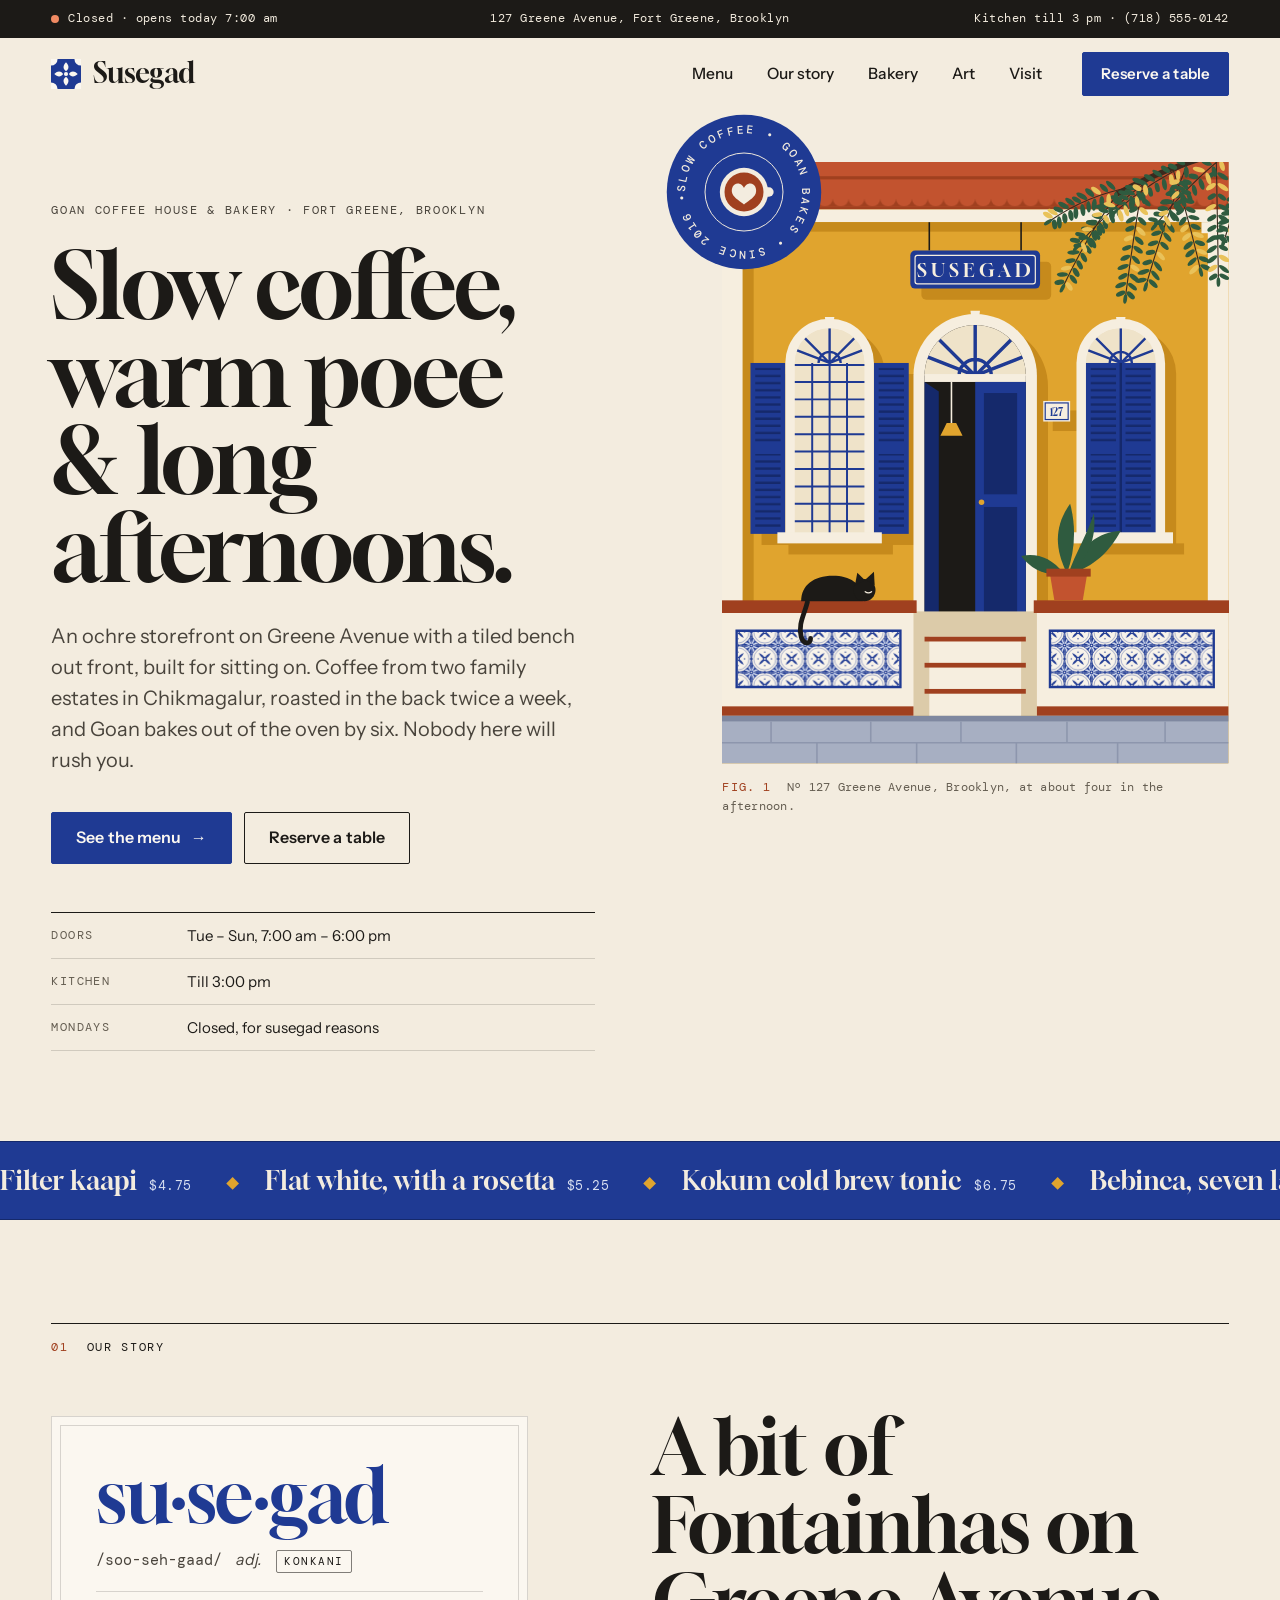
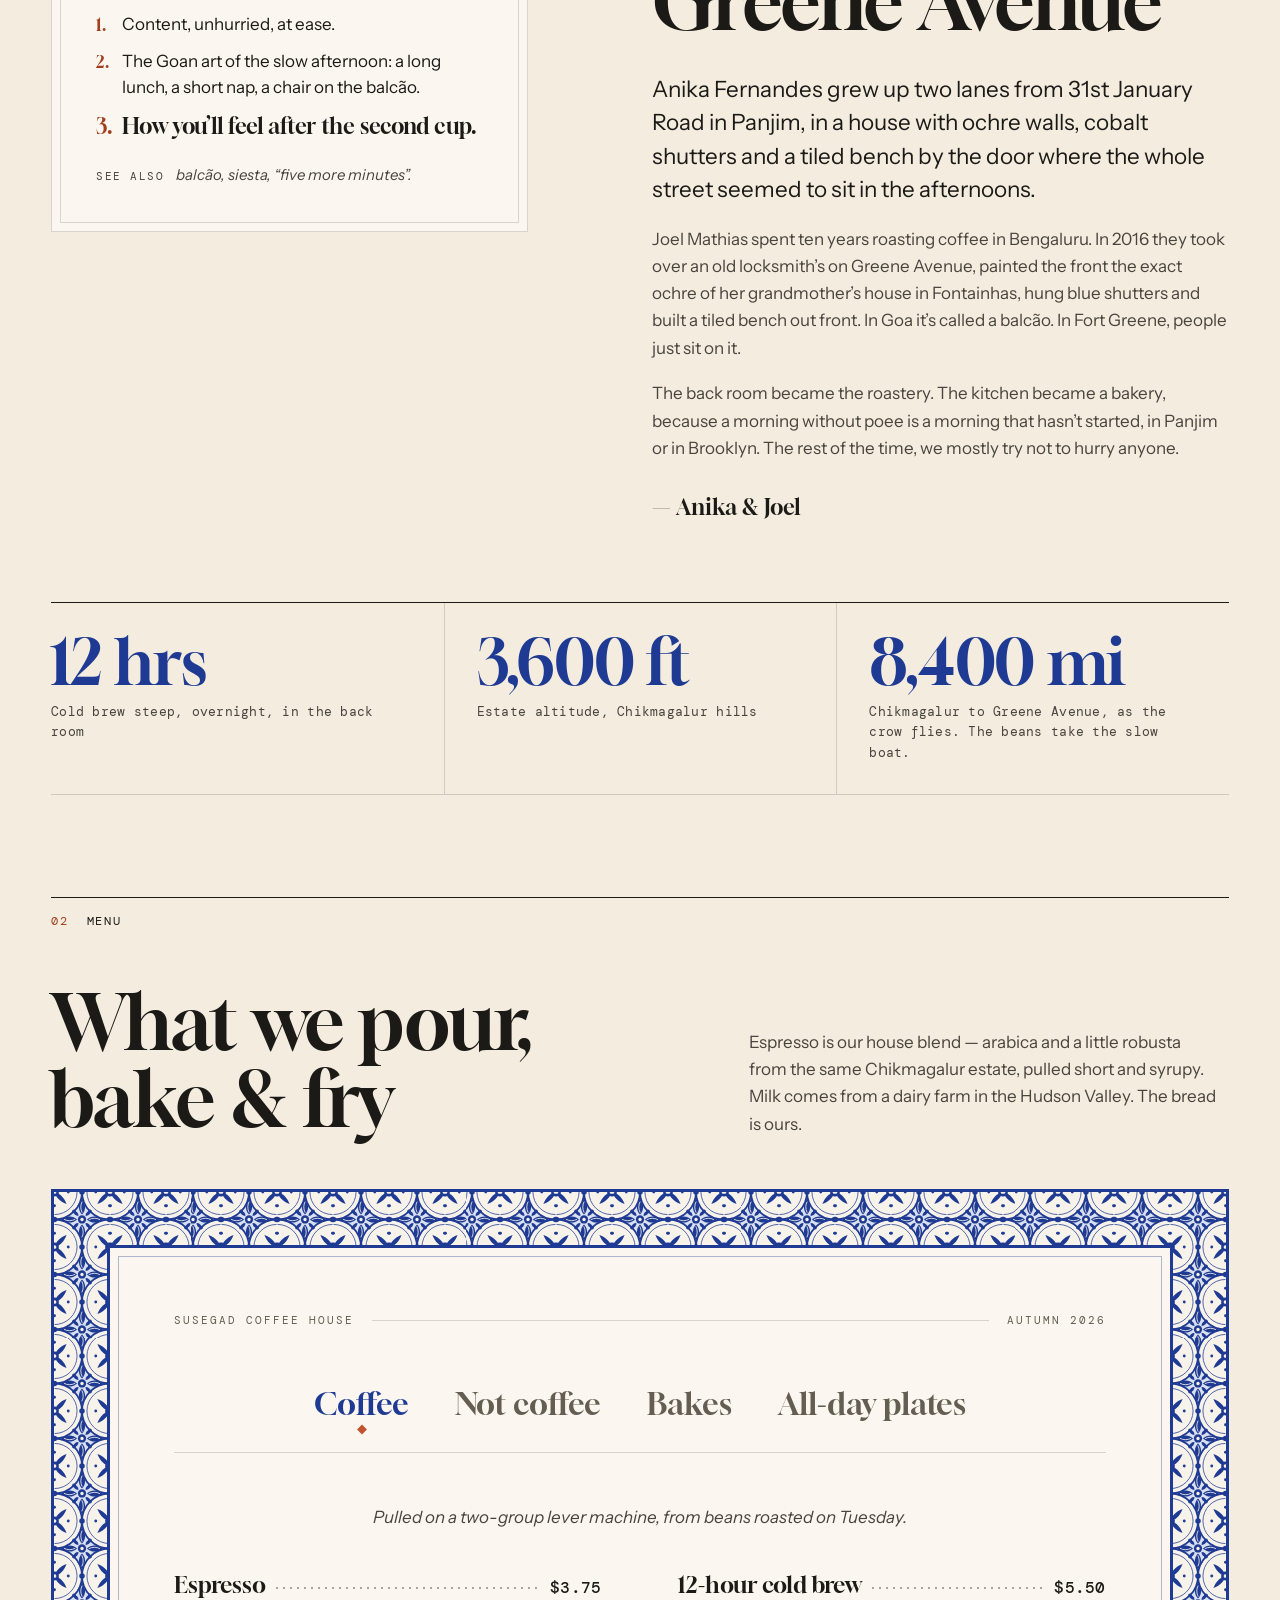
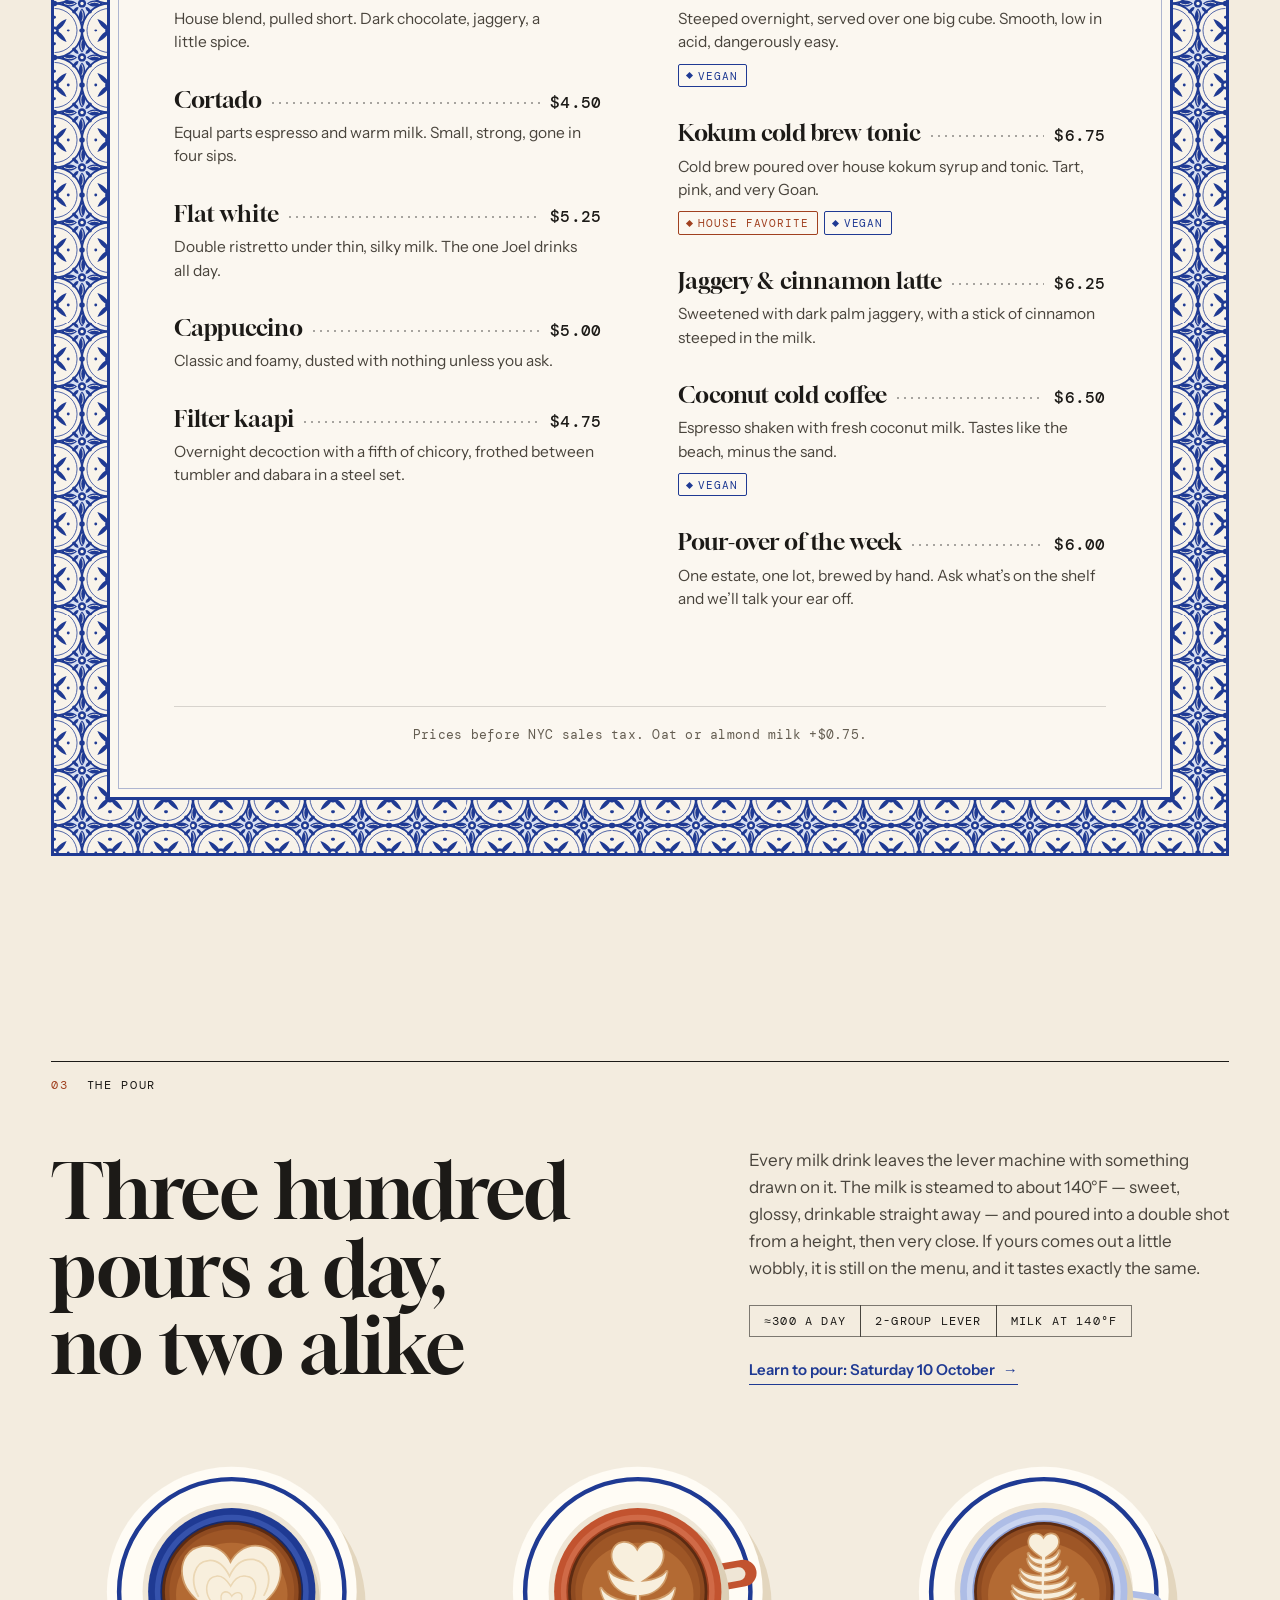
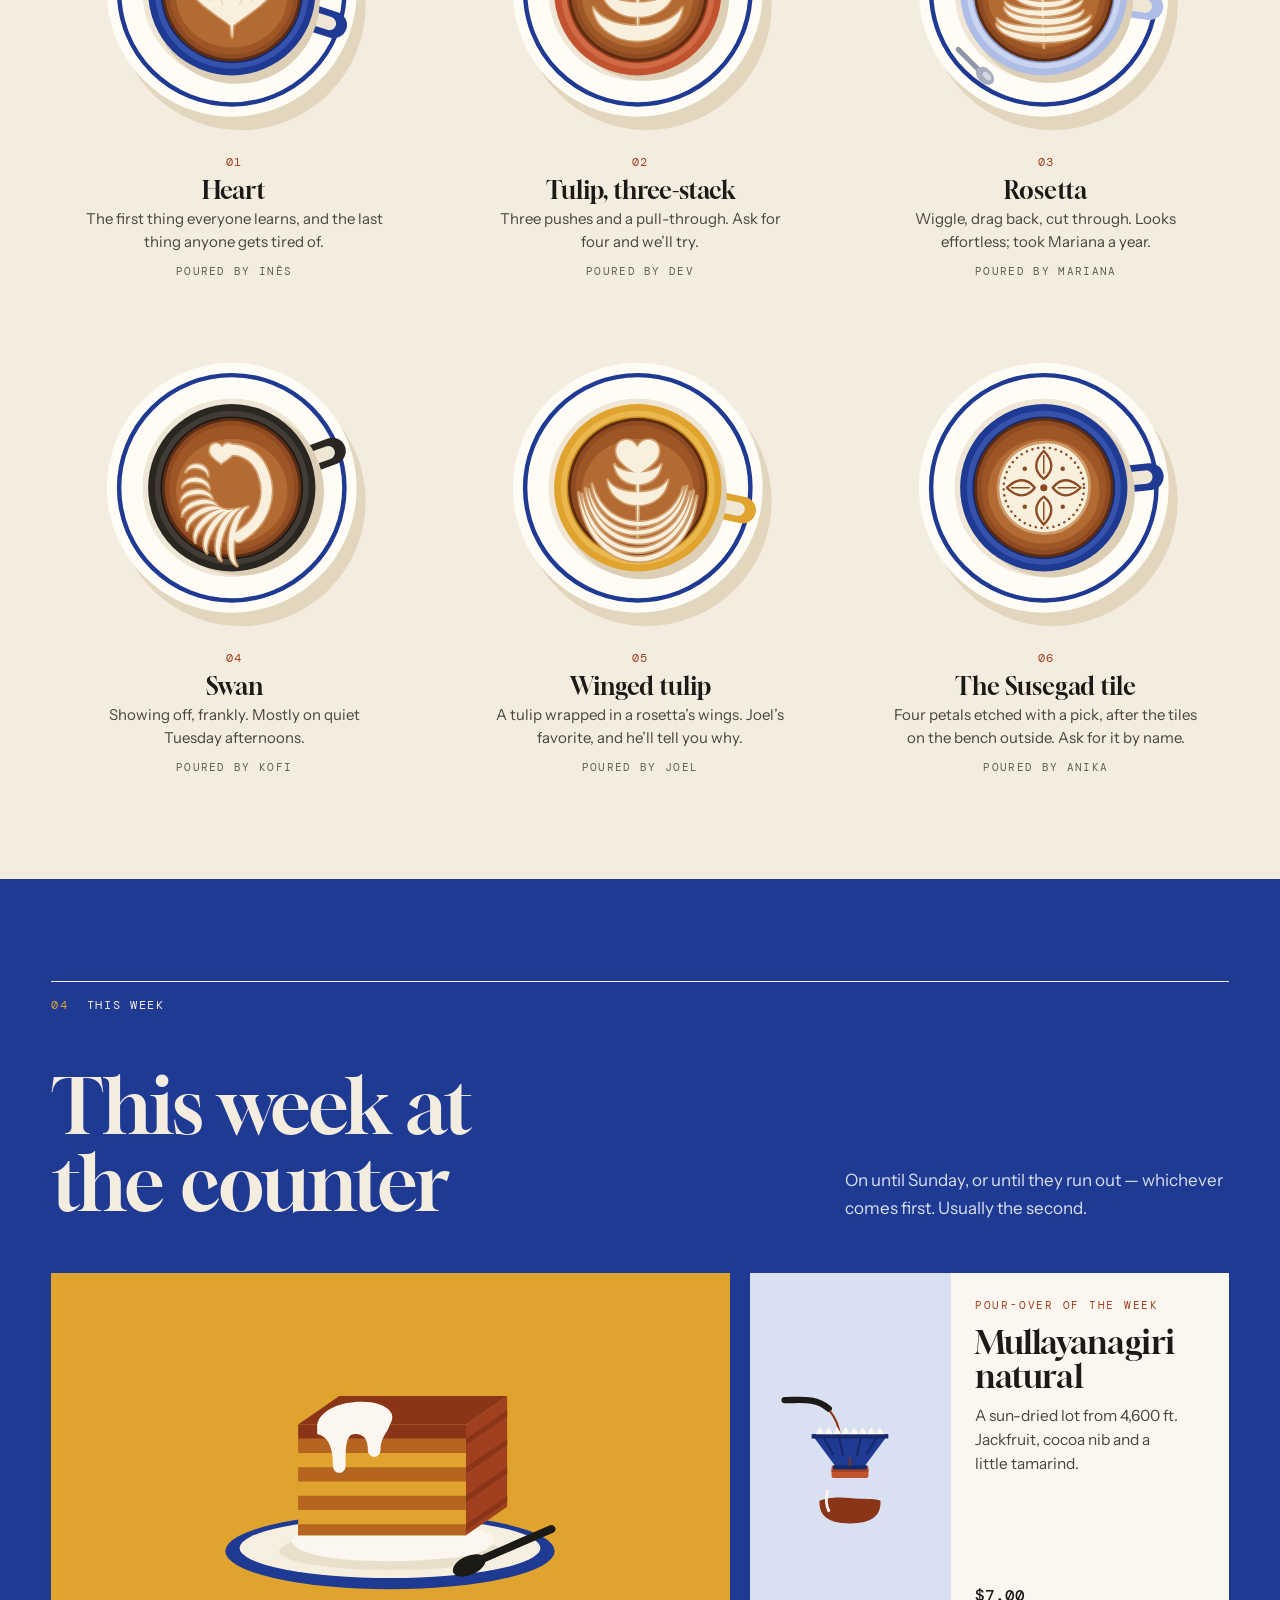
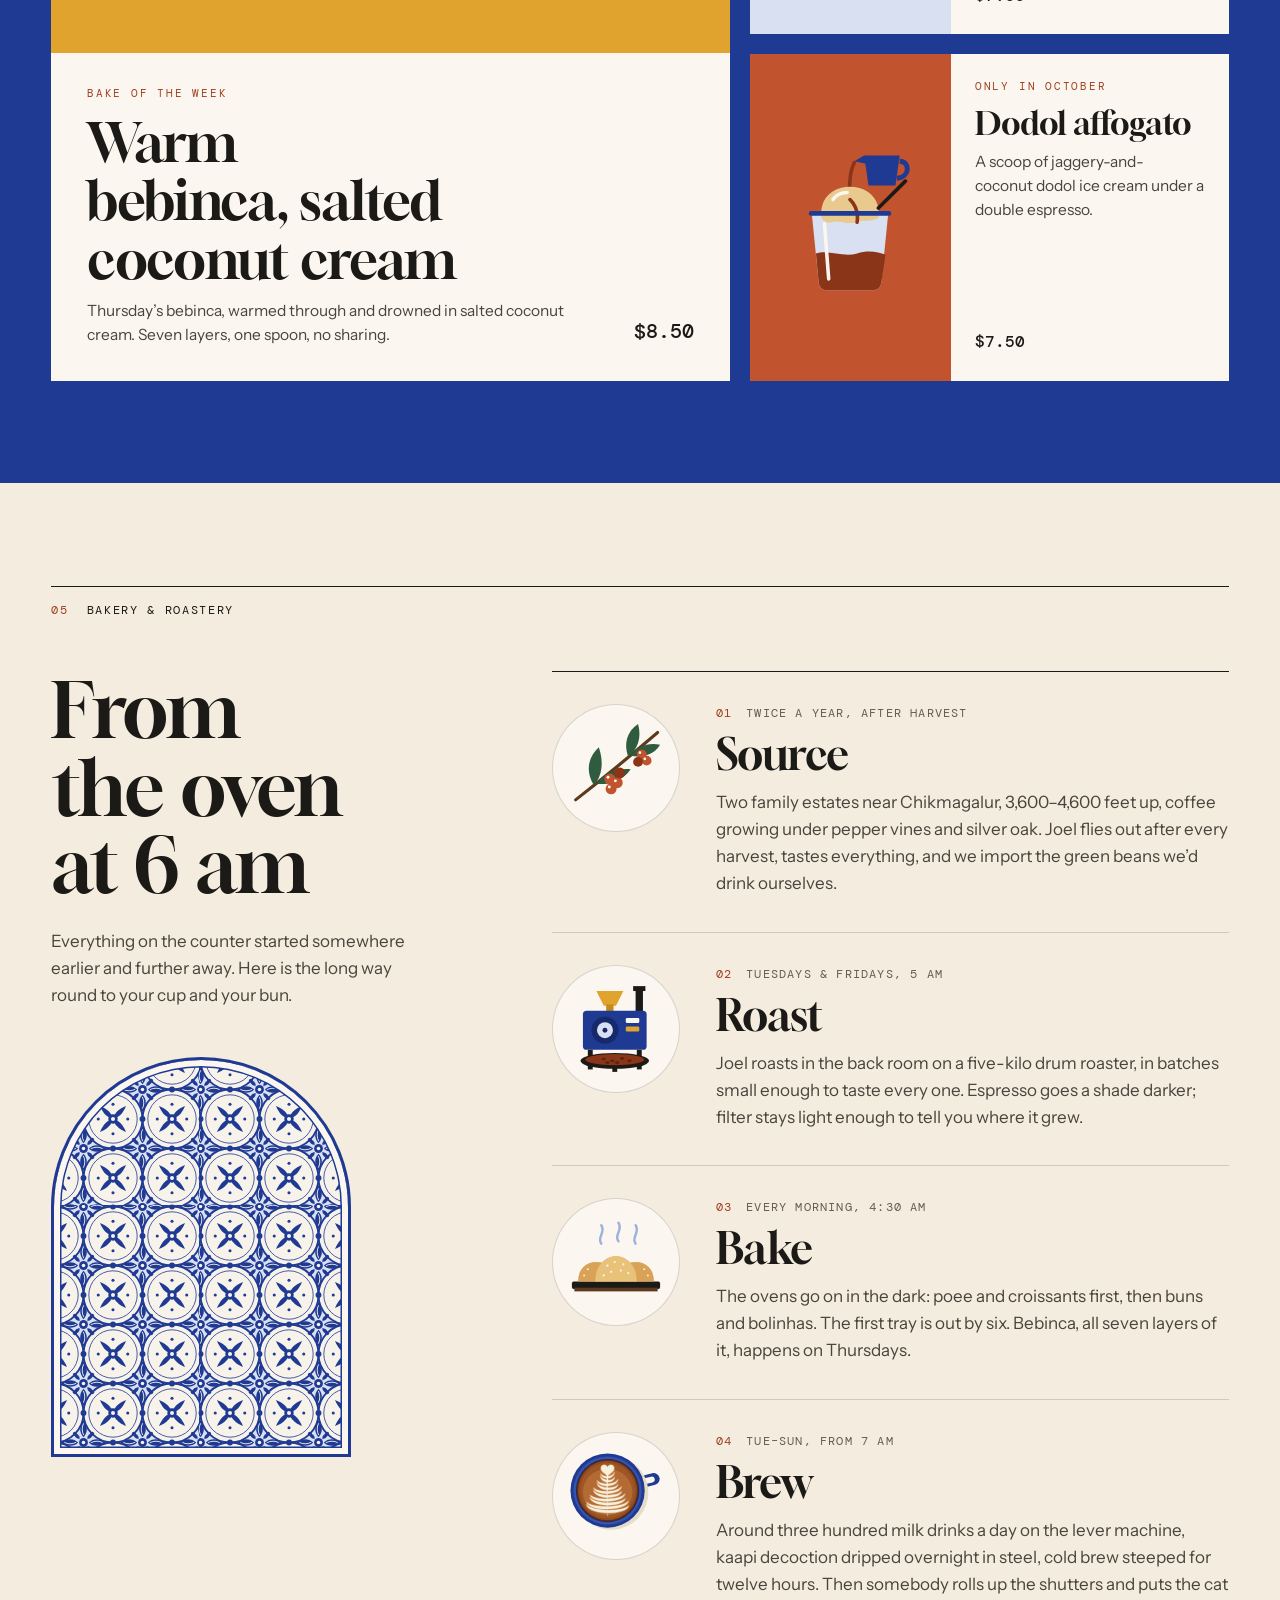
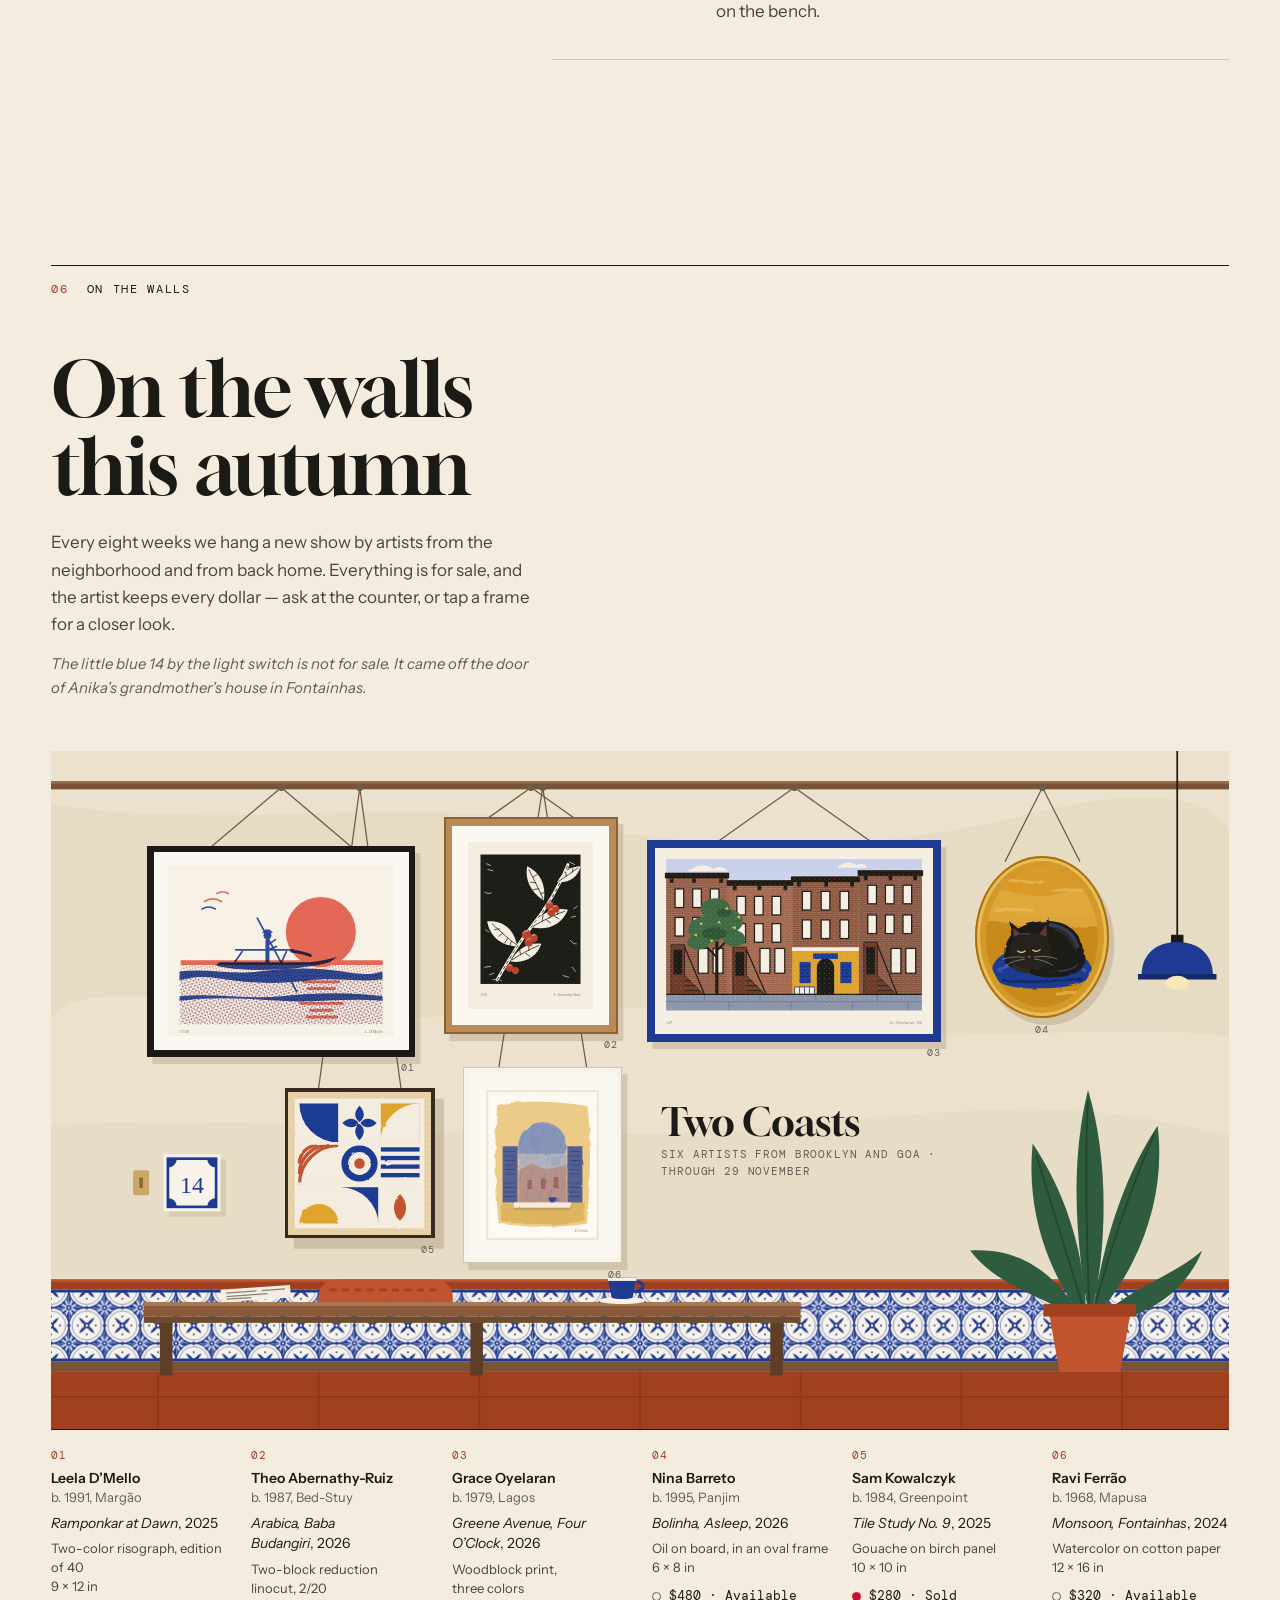
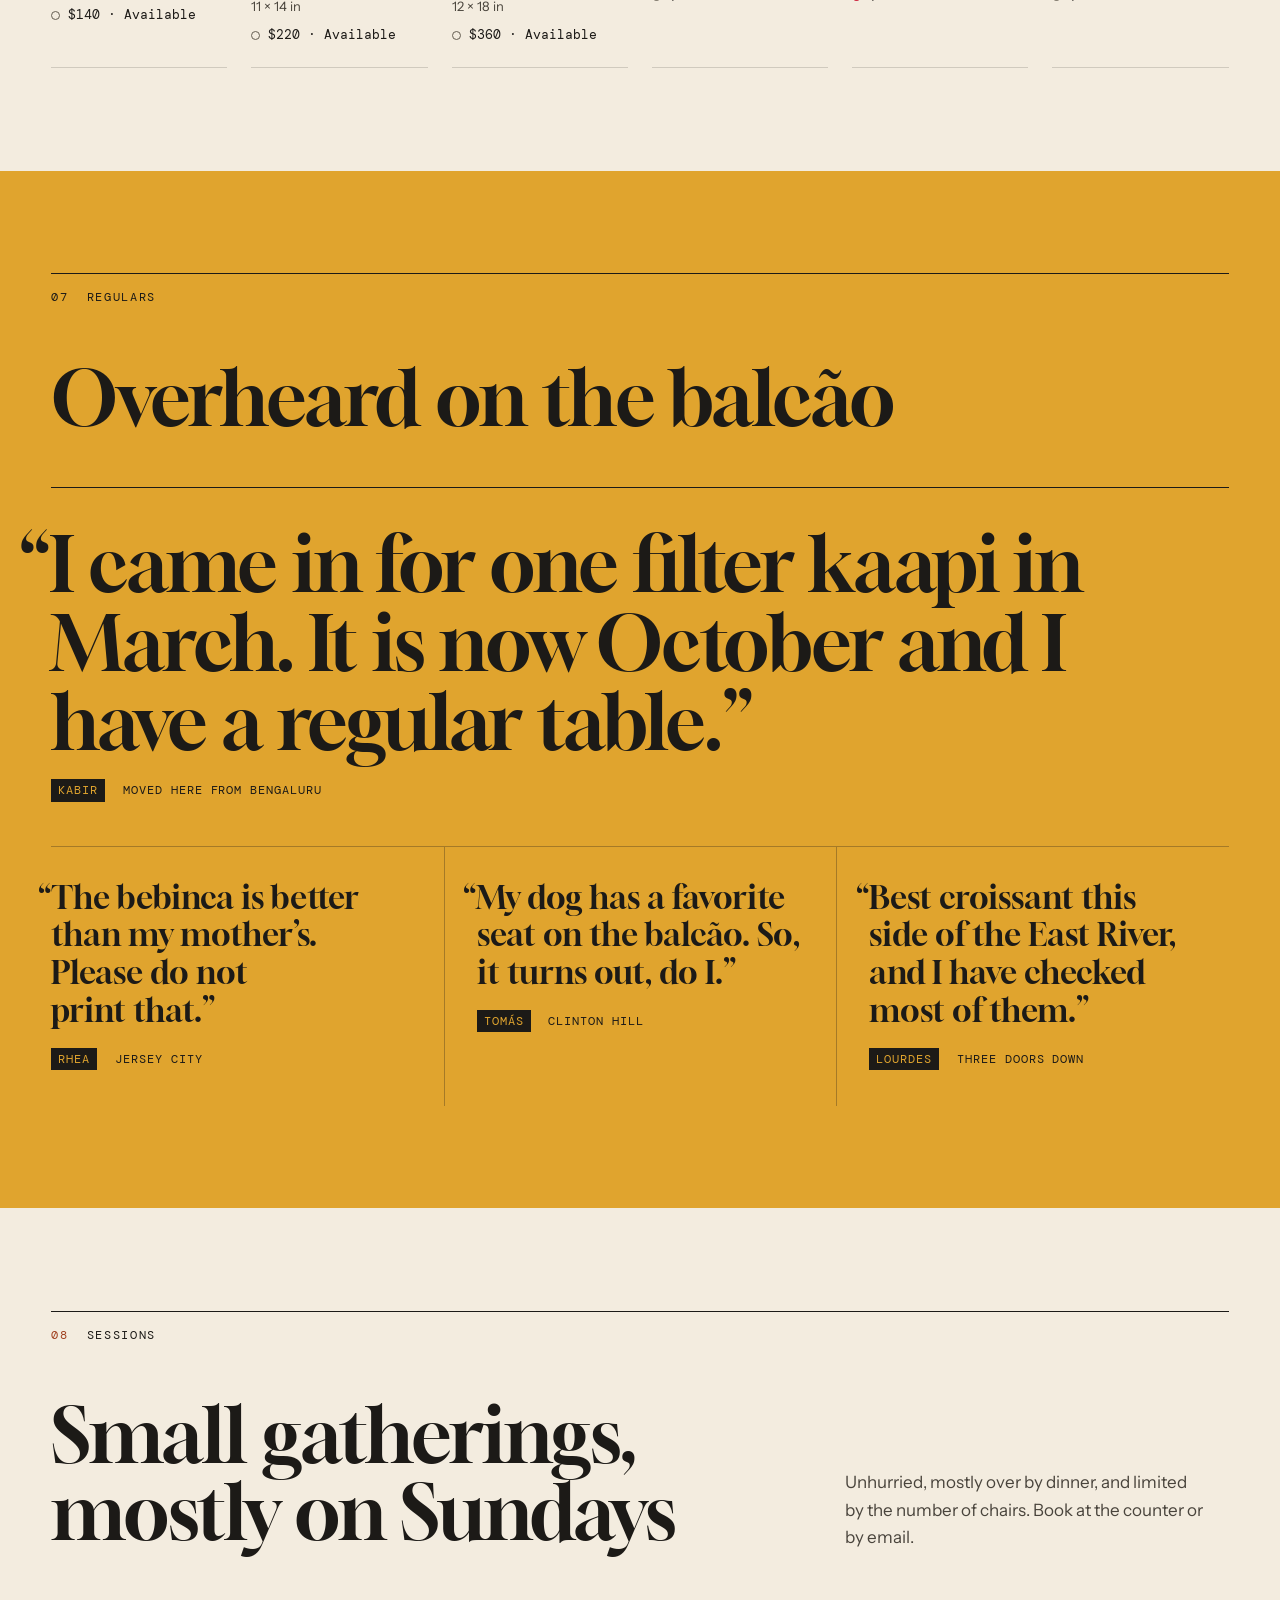
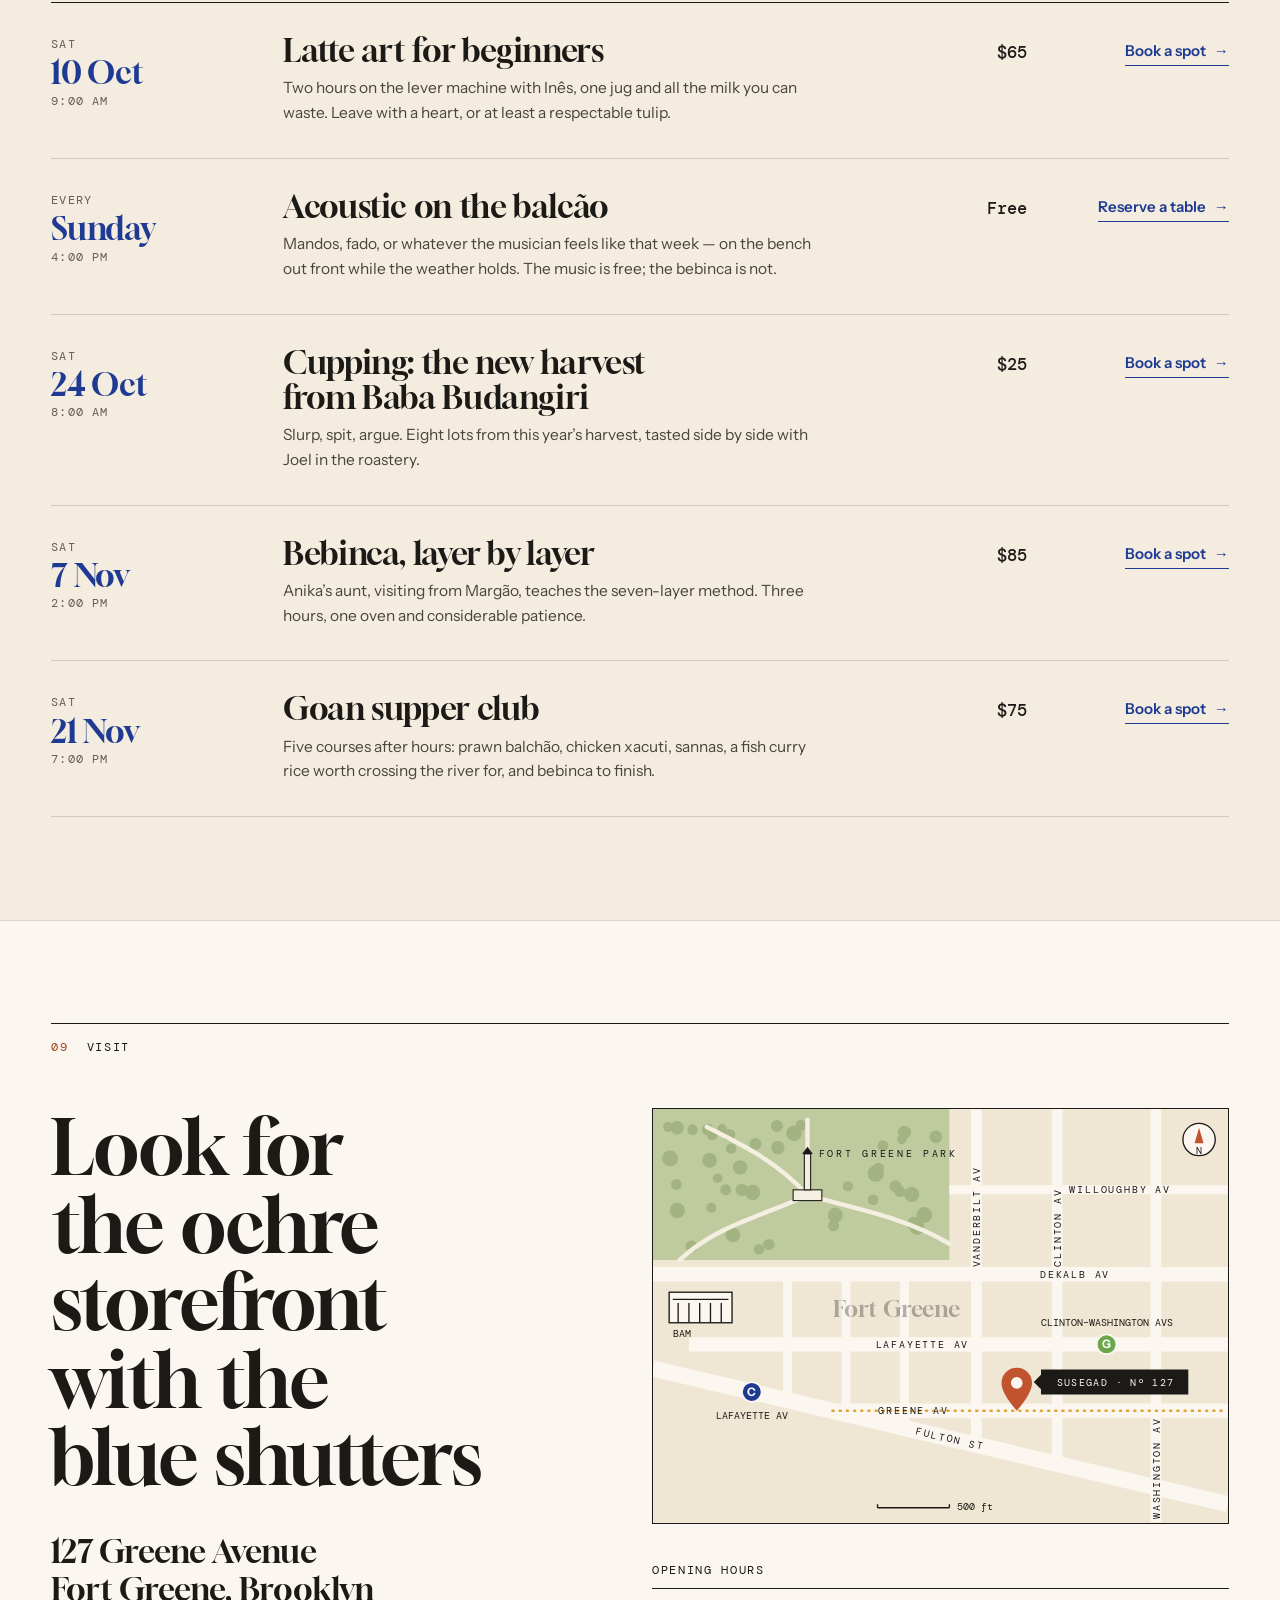
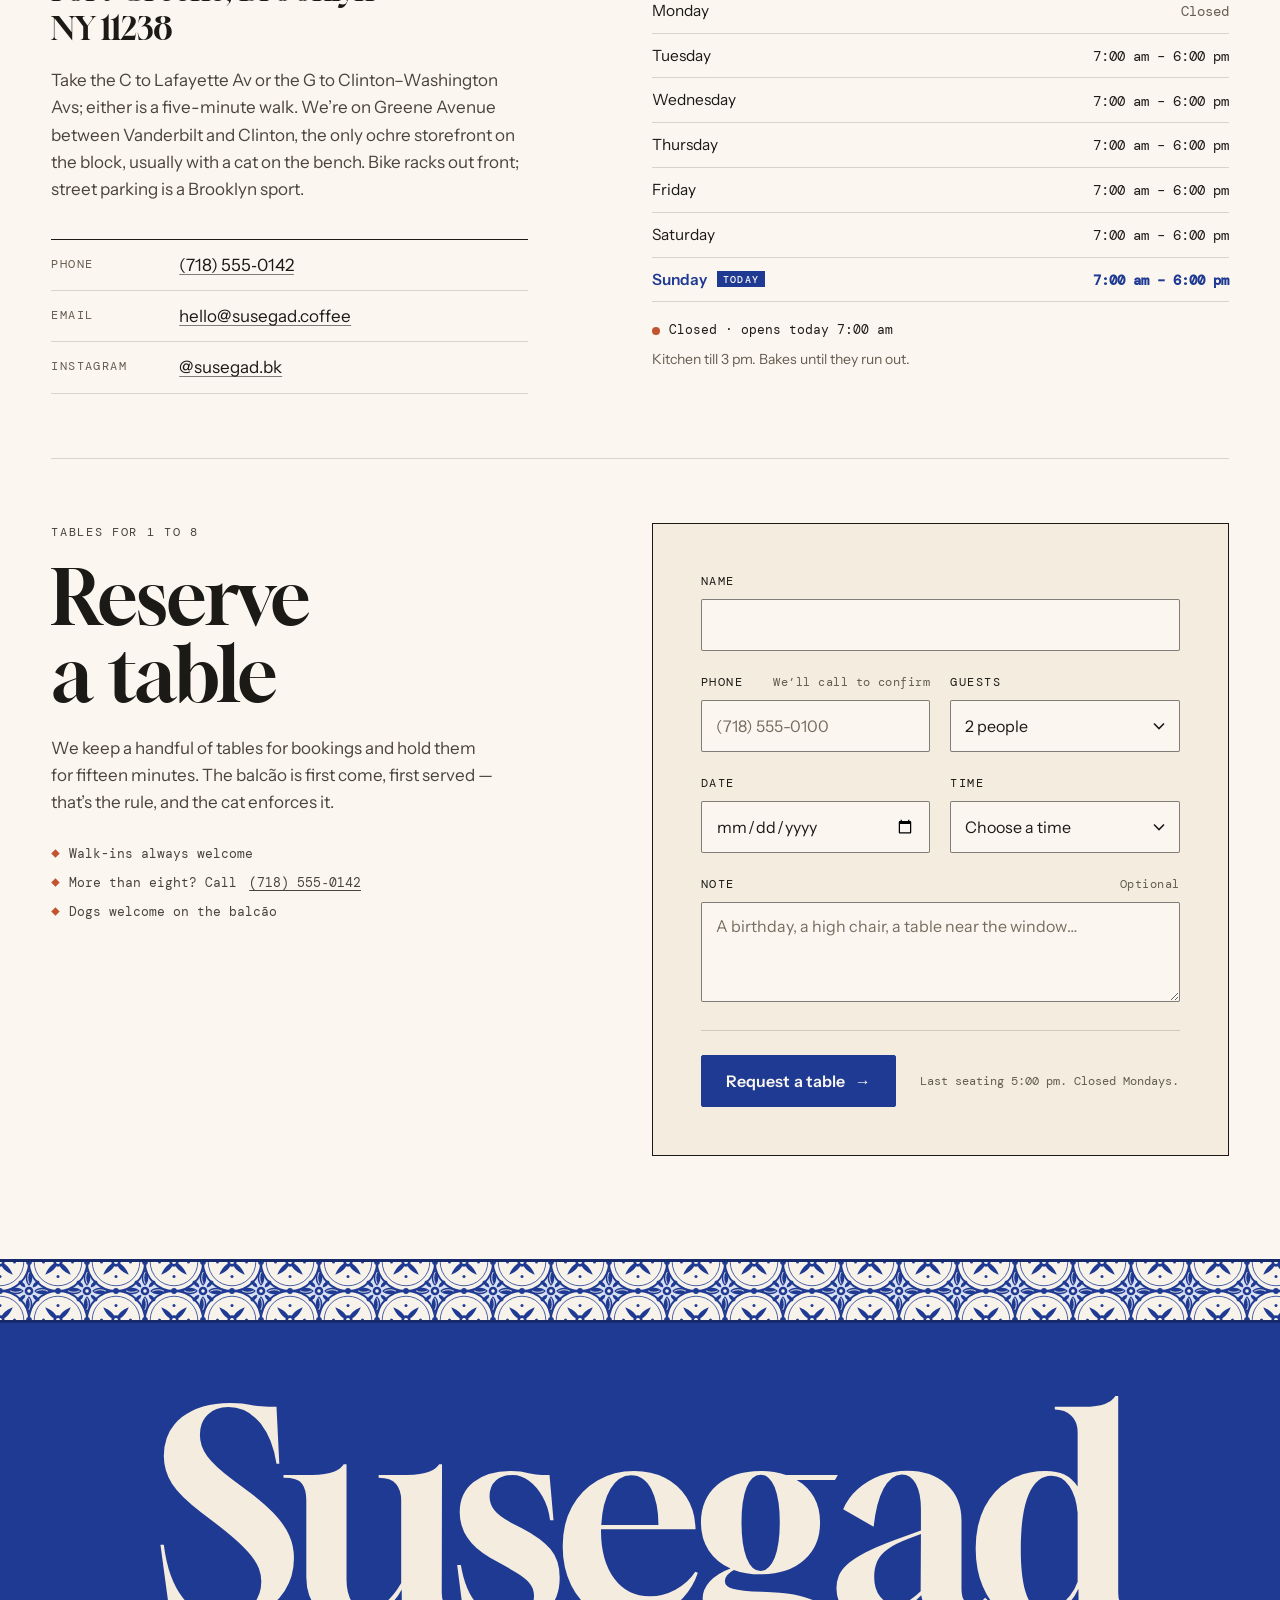
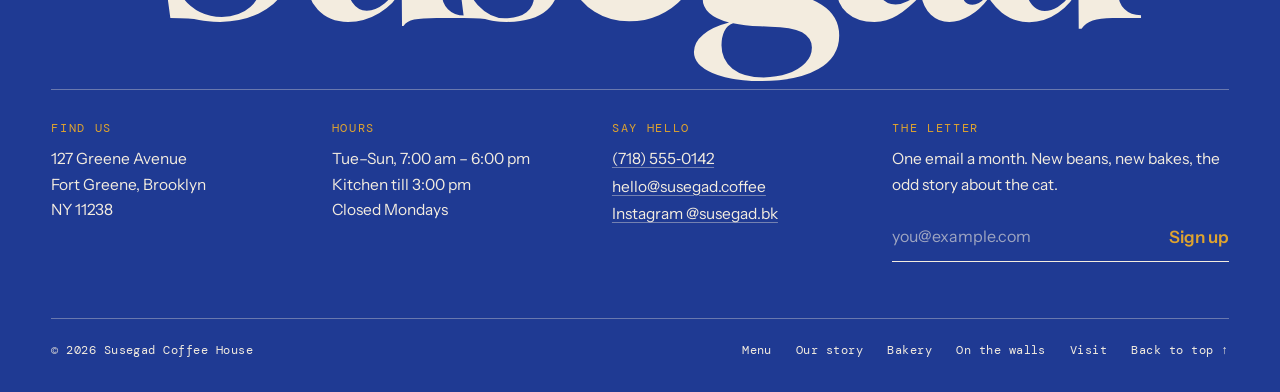
==== commit 802d2274: "Polish: Art in the nav, Brooklyn share image, README, validation - Add 'Art' to the main and footer " ====
--- a/index.html
+++ b/index.html
@@ -13,7 +13,7 @@
   <meta property="og:title" content="Susegad — Goan Coffee House &amp; Bakery, Fort Greene">
   <meta property="og:description" content="Slow coffee, warm poee and long afternoons in an ochre Goan storefront on Greene Avenue, Brooklyn.">
   <meta property="og:url" content="https://susegad.coffee/">
-  <meta property="og:image" content="https://susegad.coffee/assets/og-image.png">
+  <meta property="og:image" content="https://susegad.coffee/assets/og-image-v2.png">
   <meta property="og:image:width" content="1200">
   <meta property="og:image:height" content="630">
   <meta property="og:image:alt" content="Illustration of Susegad’s ochre storefront with blue shutters and a tiled bench out front.">
@@ -21,7 +21,7 @@
   <meta name="twitter:card" content="summary_large_image">
   <meta name="twitter:title" content="Susegad — Goan Coffee House &amp; Bakery, Fort Greene">
   <meta name="twitter:description" content="Slow coffee, warm poee and long afternoons in an ochre Goan storefront on Greene Avenue, Brooklyn.">
-  <meta name="twitter:image" content="https://susegad.coffee/assets/og-image.png">
+  <meta name="twitter:image" content="https://susegad.coffee/assets/og-image-v2.png">
 
   <link rel="icon" href="assets/favicon.svg" type="image/svg+xml">
   <link rel="apple-touch-icon" href="assets/apple-touch-icon.png">
@@ -37,7 +37,7 @@
     "@type": "CafeOrCoffeeShop",
     "name": "Susegad Coffee House",
     "url": "https://susegad.coffee/",
-    "image": "https://susegad.coffee/assets/og-image.png",
+    "image": "https://susegad.coffee/assets/og-image-v2.png",
     "telephone": "+1-718-555-0142",
     "email": "hello@susegad.coffee",
     "servesCuisine": ["Coffee", "Goan", "Bakery"],
@@ -73,7 +73,7 @@
         </span>
       </p>
       <p class="topbar__address">127 Greene Avenue, Fort Greene, Brooklyn</p>
-      <p class="topbar__extra">Kitchen till 3 pm · <a href="tel:+17185550142">(718)&nbsp;555-0142</a></p>
+      <p class="topbar__extra">Kitchen till 3 pm · <a href="tel:+17185550142">(718)&nbsp;555&#8209;0142</a></p>
     </div>
   </div>
 
@@ -103,7 +103,8 @@
             <li><a href="#menu"><span class="nav__num" aria-hidden="true">01</span>Menu</a></li>
             <li><a href="#story"><span class="nav__num" aria-hidden="true">02</span>Our story</a></li>
             <li><a href="#bakery"><span class="nav__num" aria-hidden="true">03</span>Bakery</a></li>
-            <li><a href="#visit"><span class="nav__num" aria-hidden="true">04</span>Visit</a></li>
+            <li><a href="#walls"><span class="nav__num" aria-hidden="true">04</span>Art</a></li>
+            <li><a href="#visit"><span class="nav__num" aria-hidden="true">05</span>Visit</a></li>
           </ul>
           <a class="btn btn--primary nav__cta" href="#reserve">Reserve a table</a>
           <div class="nav__aside">
@@ -1063,7 +1064,7 @@
             <p class="visit__directions">Take the C to Lafayette Av or the G to Clinton–Washington Avs; either is a five-minute walk. We’re on Greene Avenue between Vanderbilt and Clinton, the only ochre storefront on the block, usually with a cat on the bench. Bike racks out front; street parking is a Brooklyn sport.</p>
 
             <dl class="contact">
-              <div><dt>Phone</dt><dd><a href="tel:+17185550142">(718)&nbsp;555-0142</a></dd></div>
+              <div><dt>Phone</dt><dd><a href="tel:+17185550142">(718)&nbsp;555&#8209;0142</a></dd></div>
               <div><dt>Email</dt><dd><a href="mailto:hello@susegad.coffee">hello@susegad.coffee</a></dd></div>
               <div><dt>Instagram</dt><dd><a href="https://instagram.com/susegad.bk" rel="noopener">@susegad.bk</a></dd></div>
             </dl>
@@ -1118,7 +1119,7 @@
                 </g>
                 <g class="map__label">
                   <text x="22" y="254">BAM</text>
-                  <text x="252" y="54" class="map__park">FORT GREENE PARK</text>
+                  <text x="262" y="54" class="map__park">FORT GREENE PARK</text>
                 </g>
                 <text x="200" y="232" class="map__quarter">Fort Greene</text>
                                 <!-- subway -->
@@ -1187,7 +1188,7 @@
           <p>We keep a handful of tables for bookings and hold them for fifteen minutes. The balcão is first come, first served — that’s the rule, and the cat enforces it.</p>
           <ul class="reserve__notes">
             <li>Walk-ins always welcome</li>
-            <li>More than eight? Call <a href="tel:+17185550142">(718)&nbsp;555-0142</a></li>
+            <li>More than eight? Call <a href="tel:+17185550142">(718)&nbsp;555&#8209;0142</a></li>
             <li>Dogs welcome on the balcão</li>
           </ul>
         </div>
@@ -1281,10 +1282,10 @@
   <dialog class="lightbox" aria-labelledby="lightbox-title" data-lightbox>
     <div class="lightbox__inner">
       <button class="lightbox__close" type="button" data-lightbox-close><span class="sr-only">Close</span><span aria-hidden="true">×</span></button>
-      <div class="lightbox__art"><img src="" alt="" data-lb-img></div>
+      <div class="lightbox__art"><img src="assets/art/riso-ramponkar.svg" alt="Risograph print in pink and blue: a Goan fisherman poling his canoe past a low pink sun." width="400" height="300" loading="lazy" data-lb-img></div>
       <div class="lightbox__caption">
         <p class="lightbox__num" data-lb-num></p>
-        <h3 class="lightbox__title" id="lightbox-title" data-lb-title></h3>
+        <h3 class="lightbox__title" id="lightbox-title" data-lb-title><cite>Ramponkar at Dawn</cite>, 2025</h3>
         <p class="lightbox__artist" data-lb-artist></p>
         <p class="lightbox__medium" data-lb-medium></p>
         <p class="lightbox__price" data-lb-price></p>
@@ -1313,7 +1314,7 @@
         <div class="footer__col">
           <h2 class="footer__heading">Say hello</h2>
           <ul class="footer__links">
-            <li><a href="tel:+17185550142">(718)&nbsp;555-0142</a></li>
+            <li><a href="tel:+17185550142">(718)&nbsp;555&#8209;0142</a></li>
             <li><a href="mailto:hello@susegad.coffee">hello@susegad.coffee</a></li>
             <li><a href="https://instagram.com/susegad.bk" rel="noopener">Instagram @susegad.bk</a></li>
           </ul>
@@ -1338,6 +1339,7 @@
           <li><a href="#menu">Menu</a></li>
           <li><a href="#story">Our story</a></li>
           <li><a href="#bakery">Bakery</a></li>
+          <li><a href="#walls">On the walls</a></li>
           <li><a href="#visit">Visit</a></li>
           <li><a href="#top">Back to top ↑</a></li>
         </ul>
--- a/style.css
+++ b/style.css
@@ -1,5 +1,5 @@
 /* ==========================================================================
-   Susegad — coffee house & bakery, Fontainhas
+   Susegad — a Goan coffee house & bakery in Fort Greene, Brooklyn
    0.  Fonts
    1.  Tokens
    2.  Base
@@ -10,15 +10,17 @@
    7.  Ticker
    8.  01 Story
    9.  02 Menu
-   10. 03 This week
-   11. 04 Bakery & roastery
-   12. 05 Regulars
-   13. 06 Sessions
-   14. 07 Visit
-   15. Reserve
-   16. Footer
-   17. Motion
-   18. 404
+   10. 03 The pour (latte art)
+   11. 04 This week
+   12. 05 Bakery & roastery
+   13. 06 On the walls (gallery + lightbox)
+   14. 07 Regulars
+   15. 08 Sessions
+   16. 09 Visit
+   17. Reserve
+   18. Footer
+   19. Motion
+   20. 404
    ========================================================================== */
 
 /* 0. Fonts (self-hosted, SIL Open Font License — see assets/fonts) --------- */
@@ -901,7 +903,7 @@
   .menu-list .item { break-inside: avoid; padding-bottom: 32px; }
 }
 
-/* 10. 03 The pour --------------------------------------------------------- */
+/* 10. 03 The pour (latte art) ----------------------------------------------- */
 .pour__intro { display: grid; gap: 24px; margin-bottom: clamp(40px, 5vw, 72px); }
 .pour__intro h2 { font-size: var(--step-4); max-width: 13ch; }
 .pour__copy p:first-child { max-width: 32rem; color: var(--ink-soft); }
@@ -978,7 +980,7 @@
   .pour__grid { grid-template-columns: repeat(3, minmax(0, 1fr)); gap: 64px 40px; }
 }
 
-/* 10b. 04 This week ---------------------------------------------------- */
+/* 11. 04 This week ---------------------------------------------------------- */
 .specials { background: var(--cobalt); color: var(--cream); }
 .specials__intro { display: grid; gap: 20px; margin-bottom: clamp(36px, 4vw, 56px); }
 .specials__intro h2 { font-size: var(--step-4); max-width: 12ch; }
@@ -1052,7 +1054,7 @@
   .special:not(.special--feature) .special__art img { width: 88%; height: auto; }
 }
 
-/* 11. 04 Bakery & roastery ------------------------------------------------- */
+/* 12. 05 Bakery & roastery -------------------------------------------------- */
 .process__grid { display: grid; gap: 48px; }
 .process__intro h2 { font-size: var(--step-4); max-width: 10ch; }
 .process__intro p { margin-top: 24px; max-width: 26rem; color: var(--ink-soft); }
@@ -1107,7 +1109,7 @@
   .step__art { width: 128px; padding: 14px; }
 }
 
-/* 11b. 06 On the walls ---------------------------------------------------- */
+/* 13. 06 On the walls (gallery + lightbox) ---------------------------------- */
 .walls__intro { display: grid; gap: 24px; margin-bottom: clamp(36px, 4vw, 56px); }
 .walls__intro h2 { font-size: var(--step-4); max-width: 11ch; }
 .walls__copy p { max-width: 30rem; color: var(--ink-soft); }
@@ -1330,7 +1332,7 @@
   .lightbox__caption { display: flex; flex-direction: column; justify-content: flex-end; }
 }
 
-/* 12. 05 Regulars ---------------------------------------------------------- */
+/* 14. 07 Regulars ----------------------------------------------------------- */
 .regulars { background: var(--ochre); }
 .regulars .section-head__num { color: var(--ink); }
 .regulars__title { font-size: var(--step-4); margin-bottom: clamp(36px, 4vw, 56px); }
@@ -1370,7 +1372,7 @@
   .quote:nth-child(2) { padding-left: 0; border-left: 0; }
 }
 
-/* 13. 06 Sessions ---------------------------------------------------------- */
+/* 15. 08 Sessions ----------------------------------------------------------- */
 .sessions__intro { display: grid; gap: 20px; margin-bottom: clamp(36px, 4vw, 56px); }
 .sessions__intro h2 { font-size: var(--step-4); max-width: 13ch; }
 .sessions__intro p { max-width: 26rem; color: var(--ink-soft); }
@@ -1437,7 +1439,7 @@
   .event__price { text-align: right; }
 }
 
-/* 14. 07 Visit ------------------------------------------------------------- */
+/* 16. 09 Visit -------------------------------------------------------------- */
 .visit { background: var(--paper); border-top: 1px solid var(--rule); padding-bottom: clamp(48px, 5vw, 80px); }
 .visit__grid { display: grid; gap: 56px; }
 .visit__info h2 { font-size: var(--step-4); max-width: 13ch; }
@@ -1535,7 +1537,7 @@
   .visit__side { grid-column: 7 / span 6; }
 }
 
-/* 15. Reserve -------------------------------------------------------------- */
+/* 17. Reserve --------------------------------------------------------------- */
 .reserve { background: var(--paper); padding-top: 0; }
 .reserve__grid { display: grid; gap: 40px; padding-top: clamp(48px, 5vw, 80px); border-top: 1px solid var(--rule); }
 .reserve__intro h2 { margin-top: 16px; font-size: var(--step-4); }
@@ -1621,7 +1623,7 @@
   .reserve__card { grid-column: 7 / span 6; }
 }
 
-/* 16. Footer --------------------------------------------------------------- */
+/* 18. Footer ---------------------------------------------------------------- */
 .site-footer { background: var(--cobalt); color: var(--cream); }
 .site-footer a { color: inherit; text-decoration-color: rgba(243, 236, 223, 0.4); }
 .site-footer a:hover { text-decoration-color: var(--ochre); }
@@ -1707,7 +1709,7 @@
   .footer__grid { grid-template-columns: 1fr 1fr 1fr 1.4fr; gap: 40px; }
 }
 
-/* 17. Motion --------------------------------------------------------------- */
+/* 19. Motion ---------------------------------------------------------------- */
 .js [data-reveal] { transition: opacity 0.9s ease, transform 0.9s var(--ease); }
 .js [data-reveal].is-pending { opacity: 0; transform: translateY(22px); }
 .shot [data-reveal].is-pending { opacity: 1; transform: none; transition: none; }
@@ -1719,7 +1721,7 @@
   .ticker__list:last-child { display: none; }
 }
 
-/* 18. 404 ------------------------------------------------------------------ */
+/* 20. 404 ------------------------------------------------------------------- */
 .notfound {
   min-height: calc(100vh - var(--header-h) - 38px);
   display: grid;
